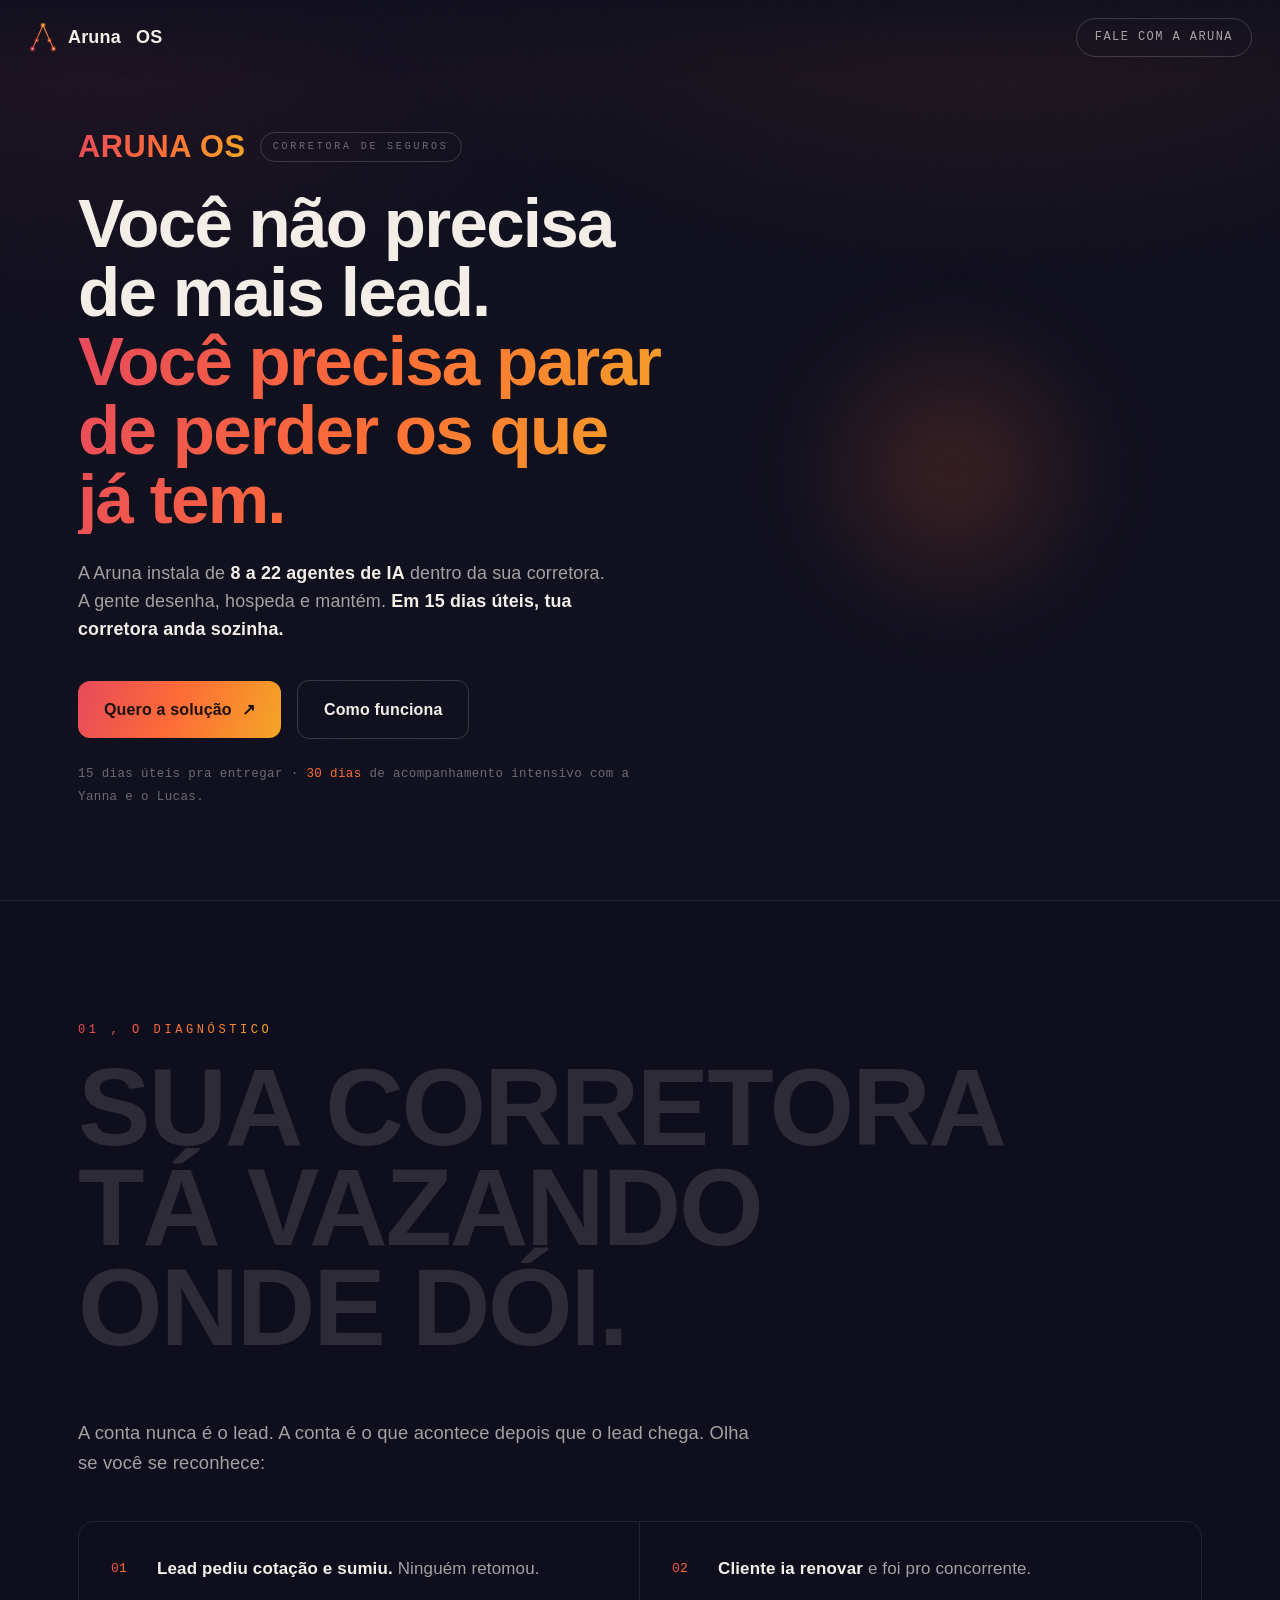
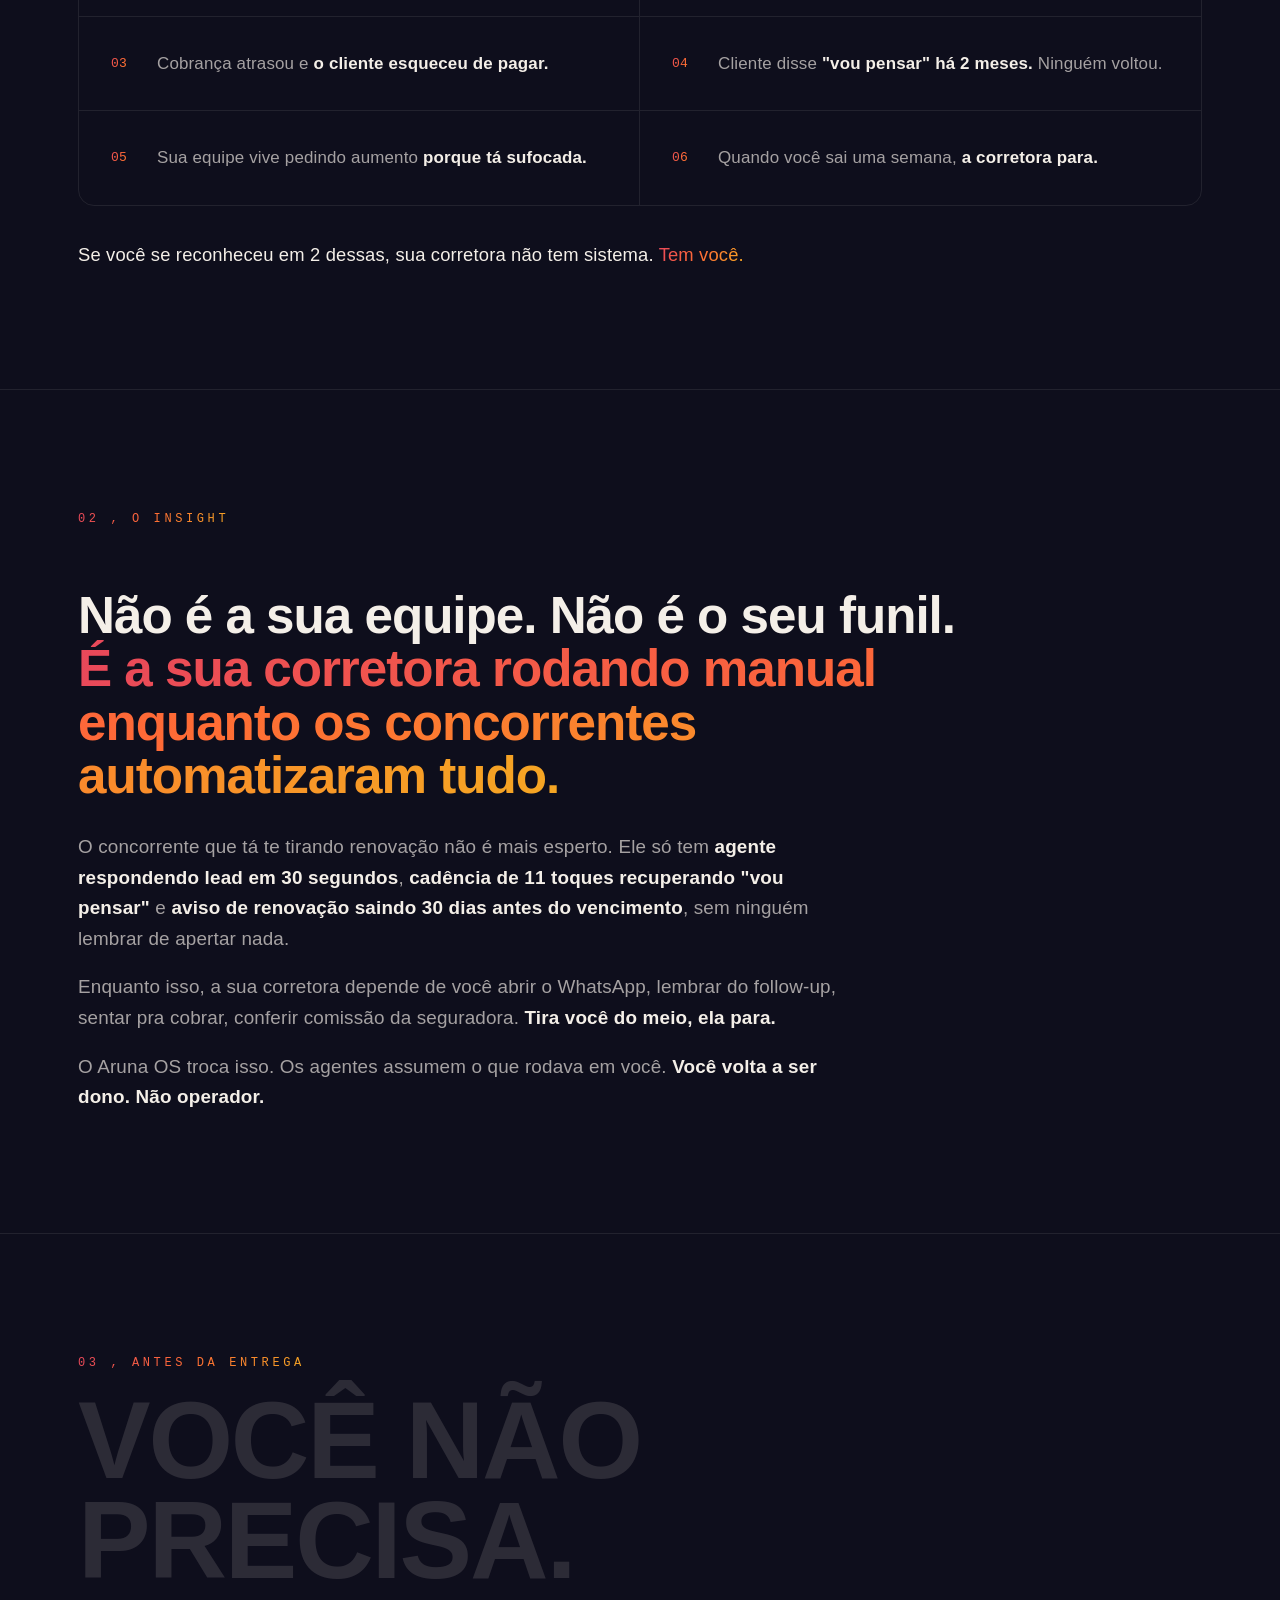
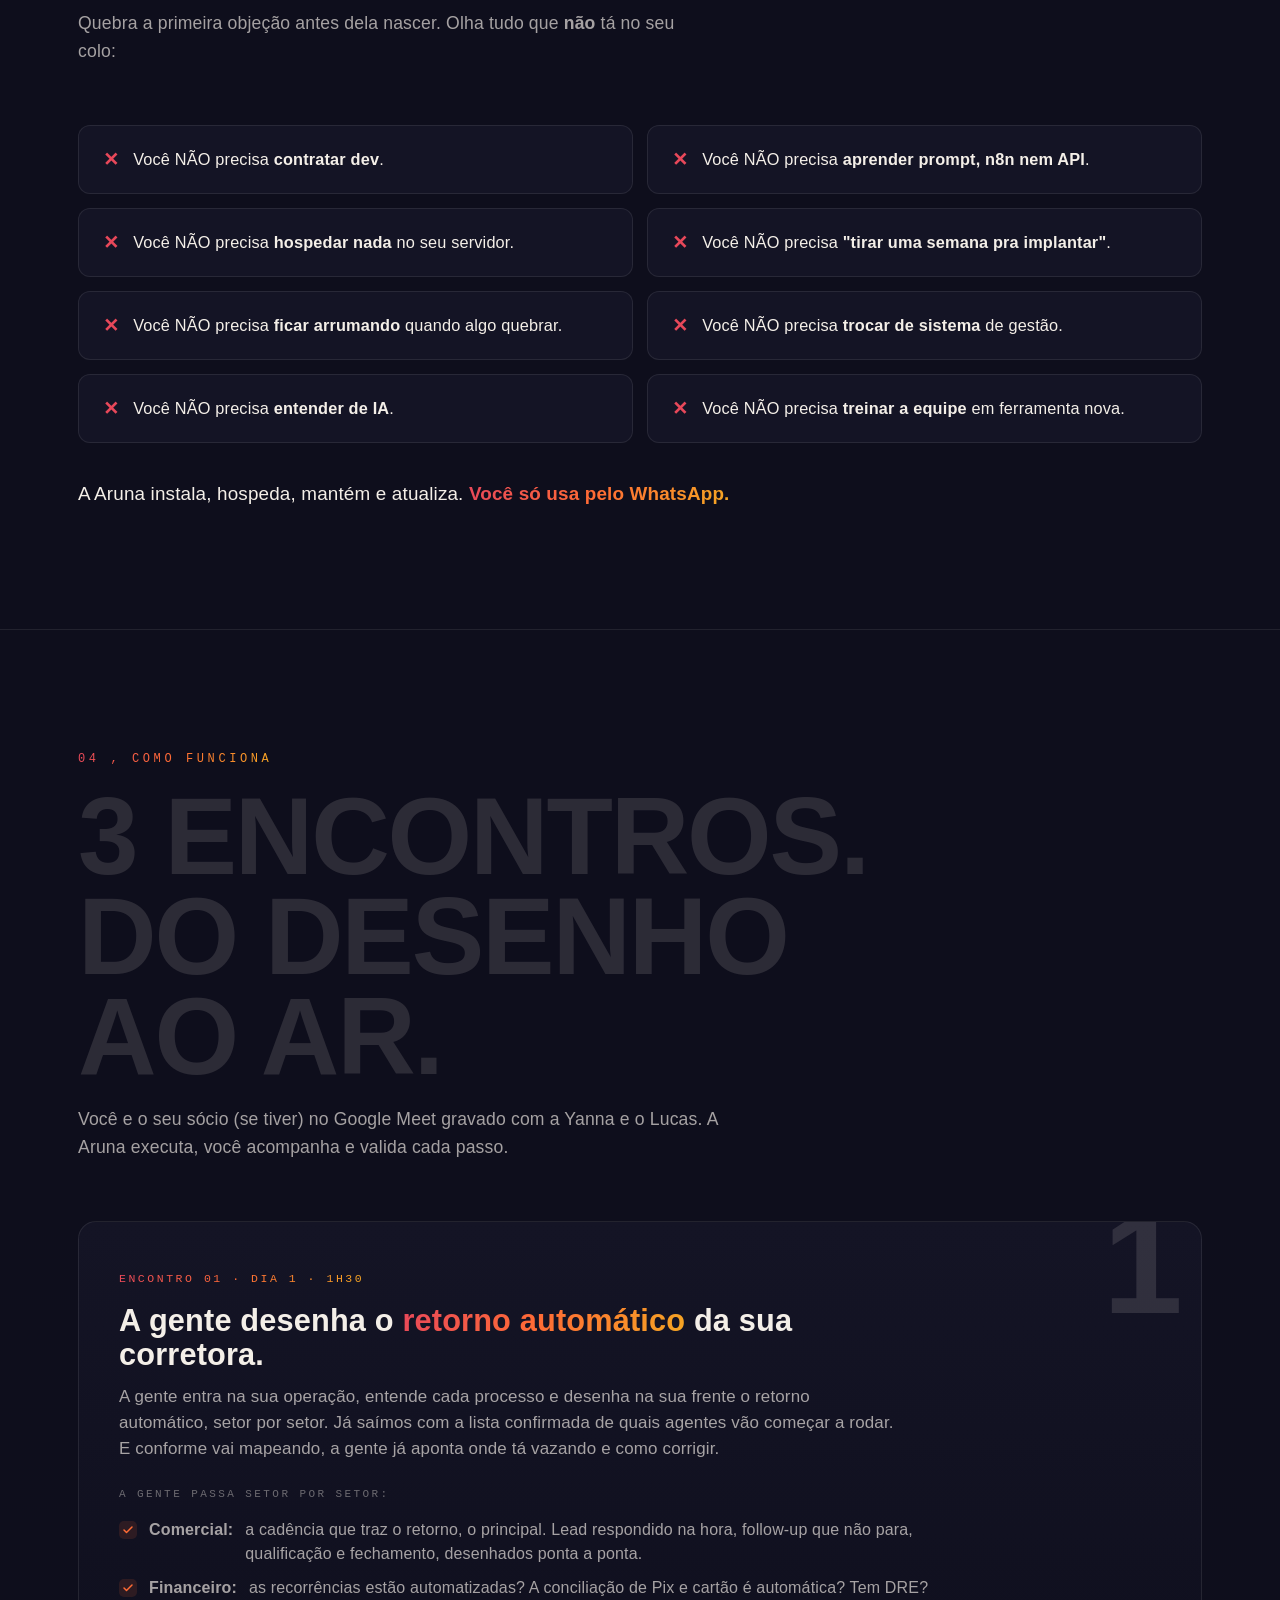
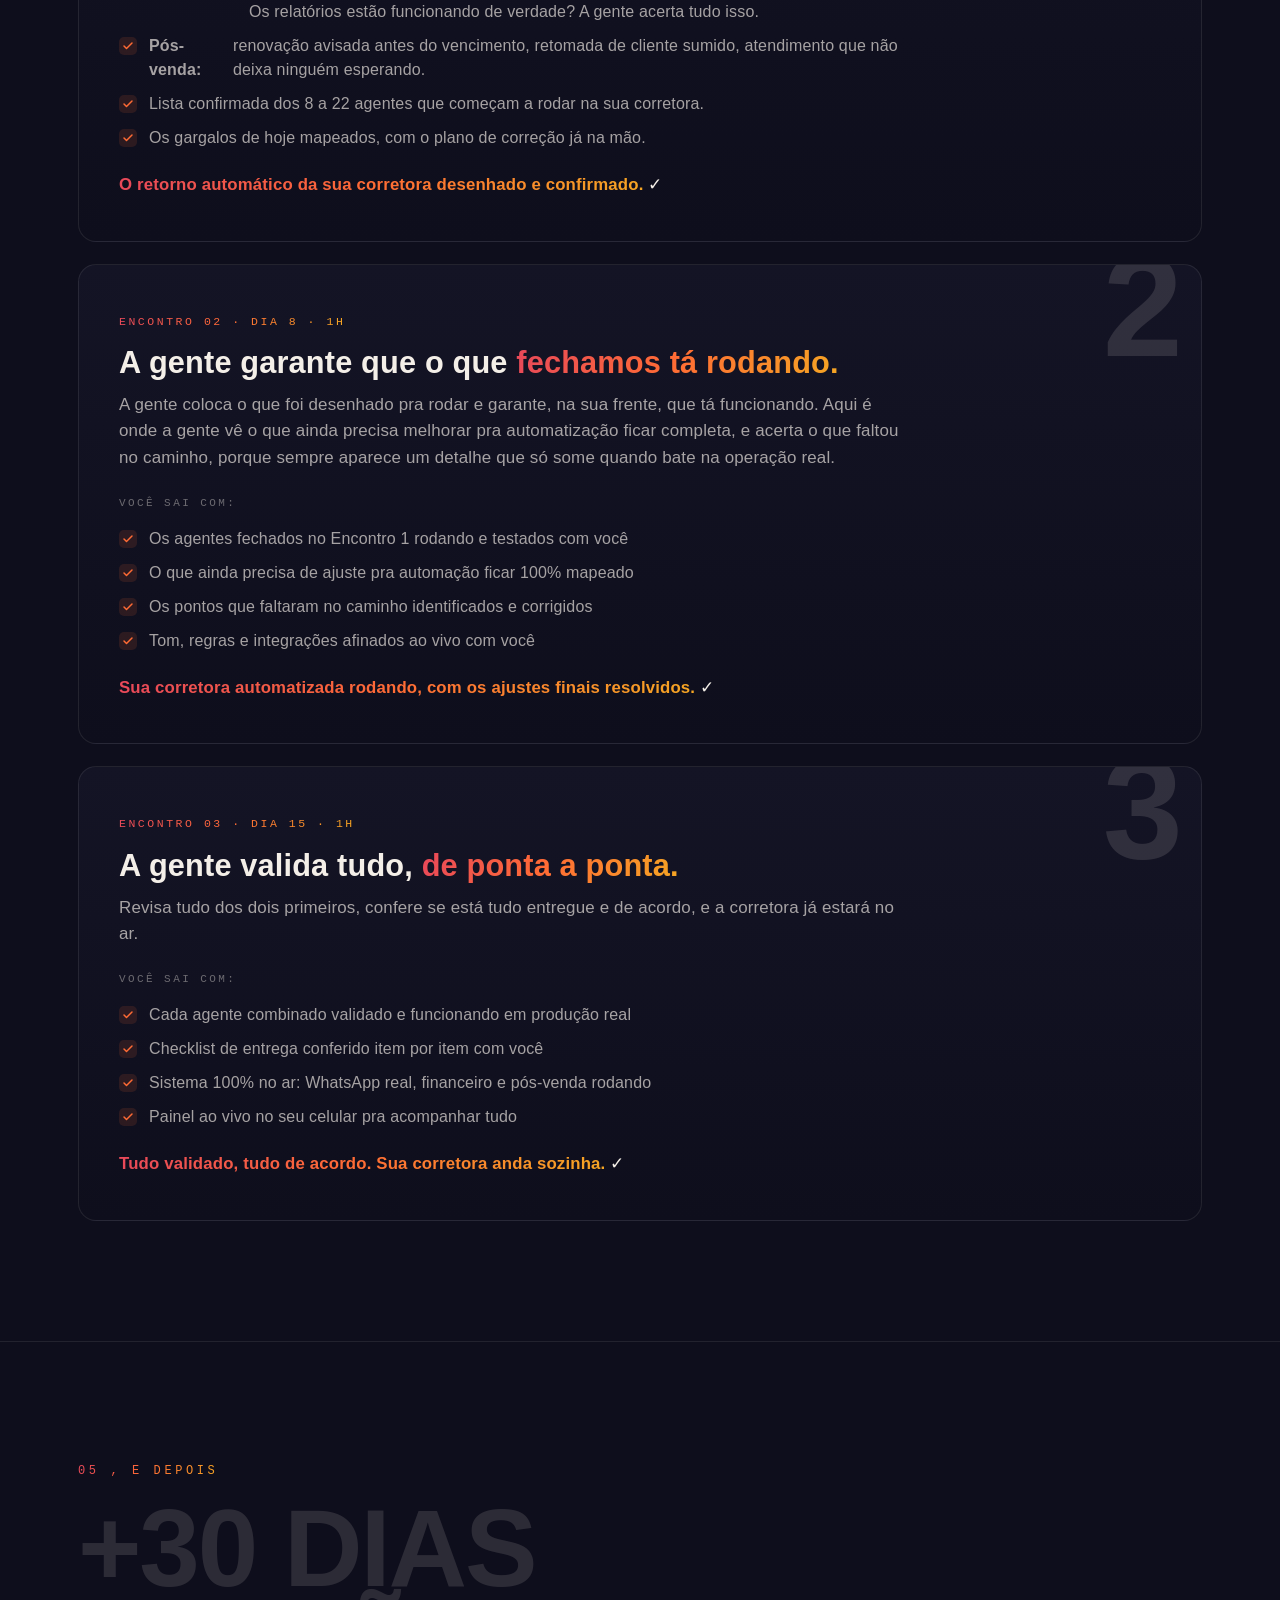
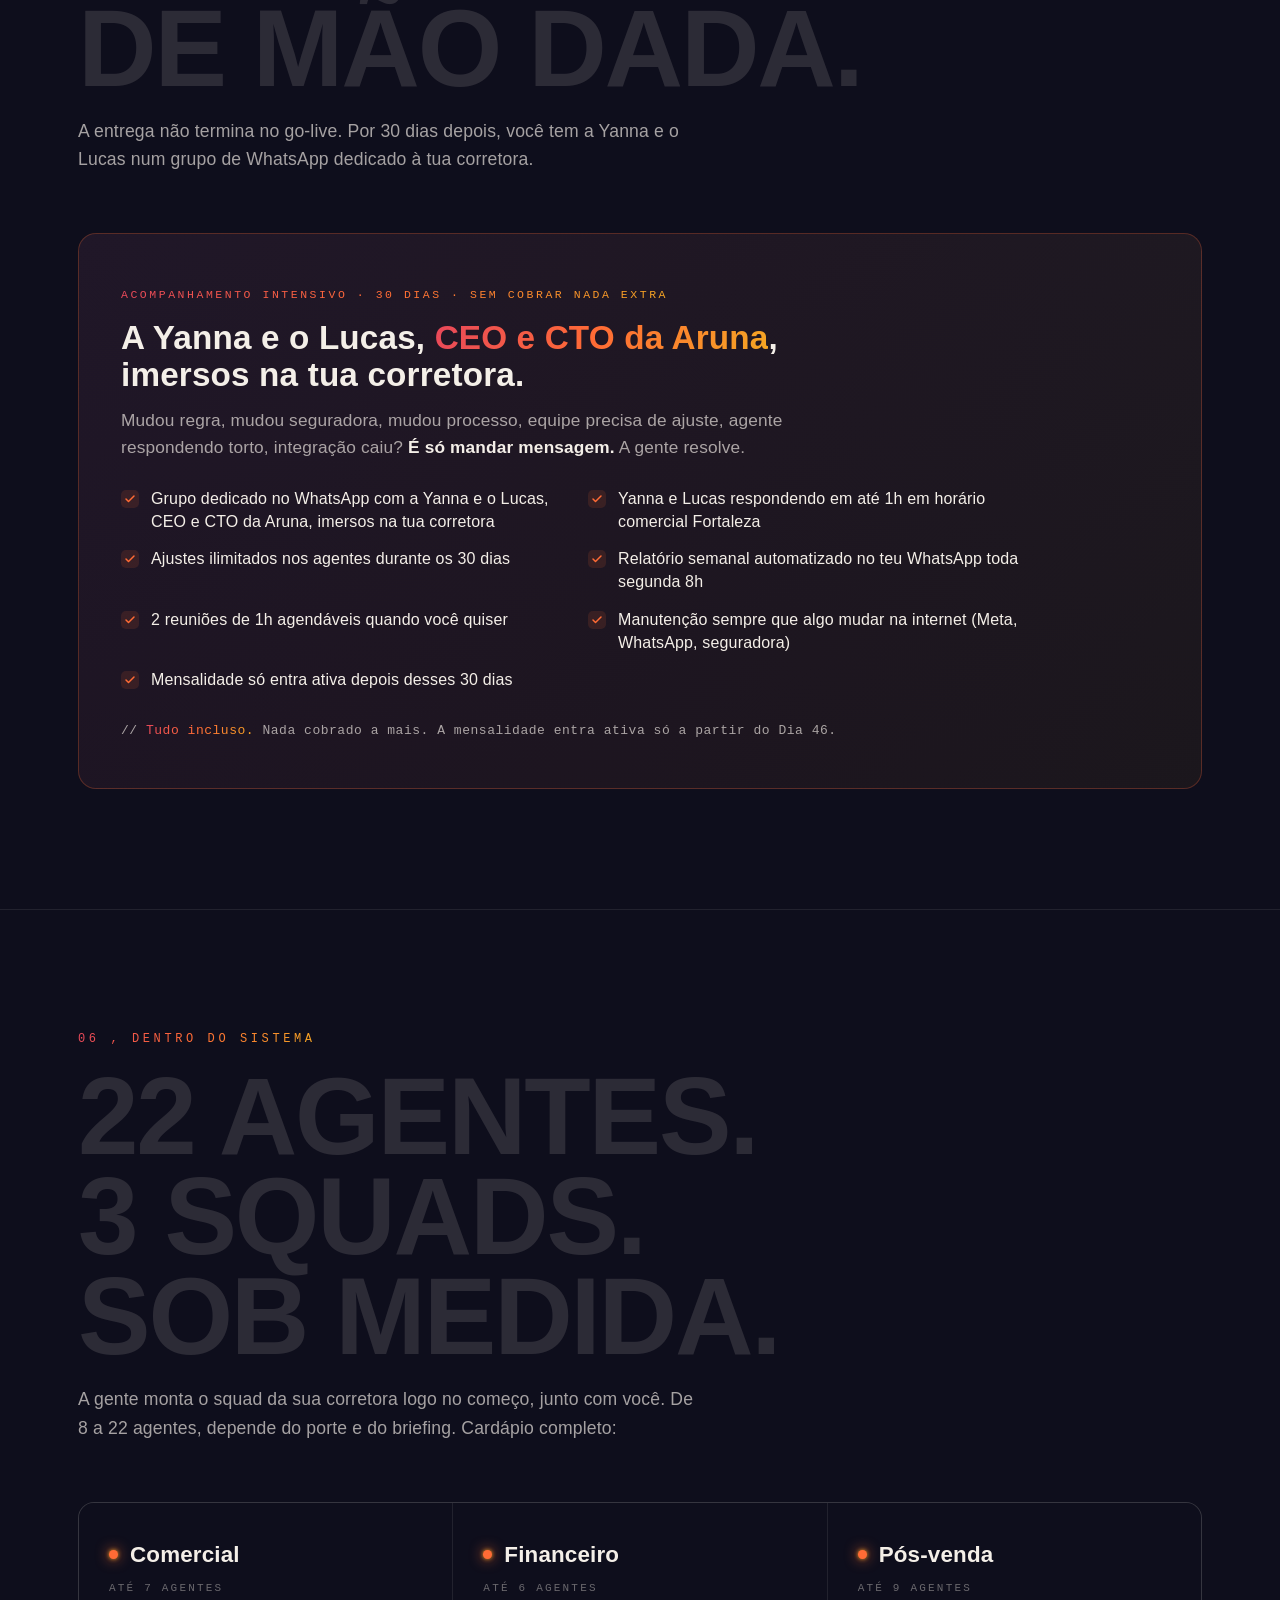
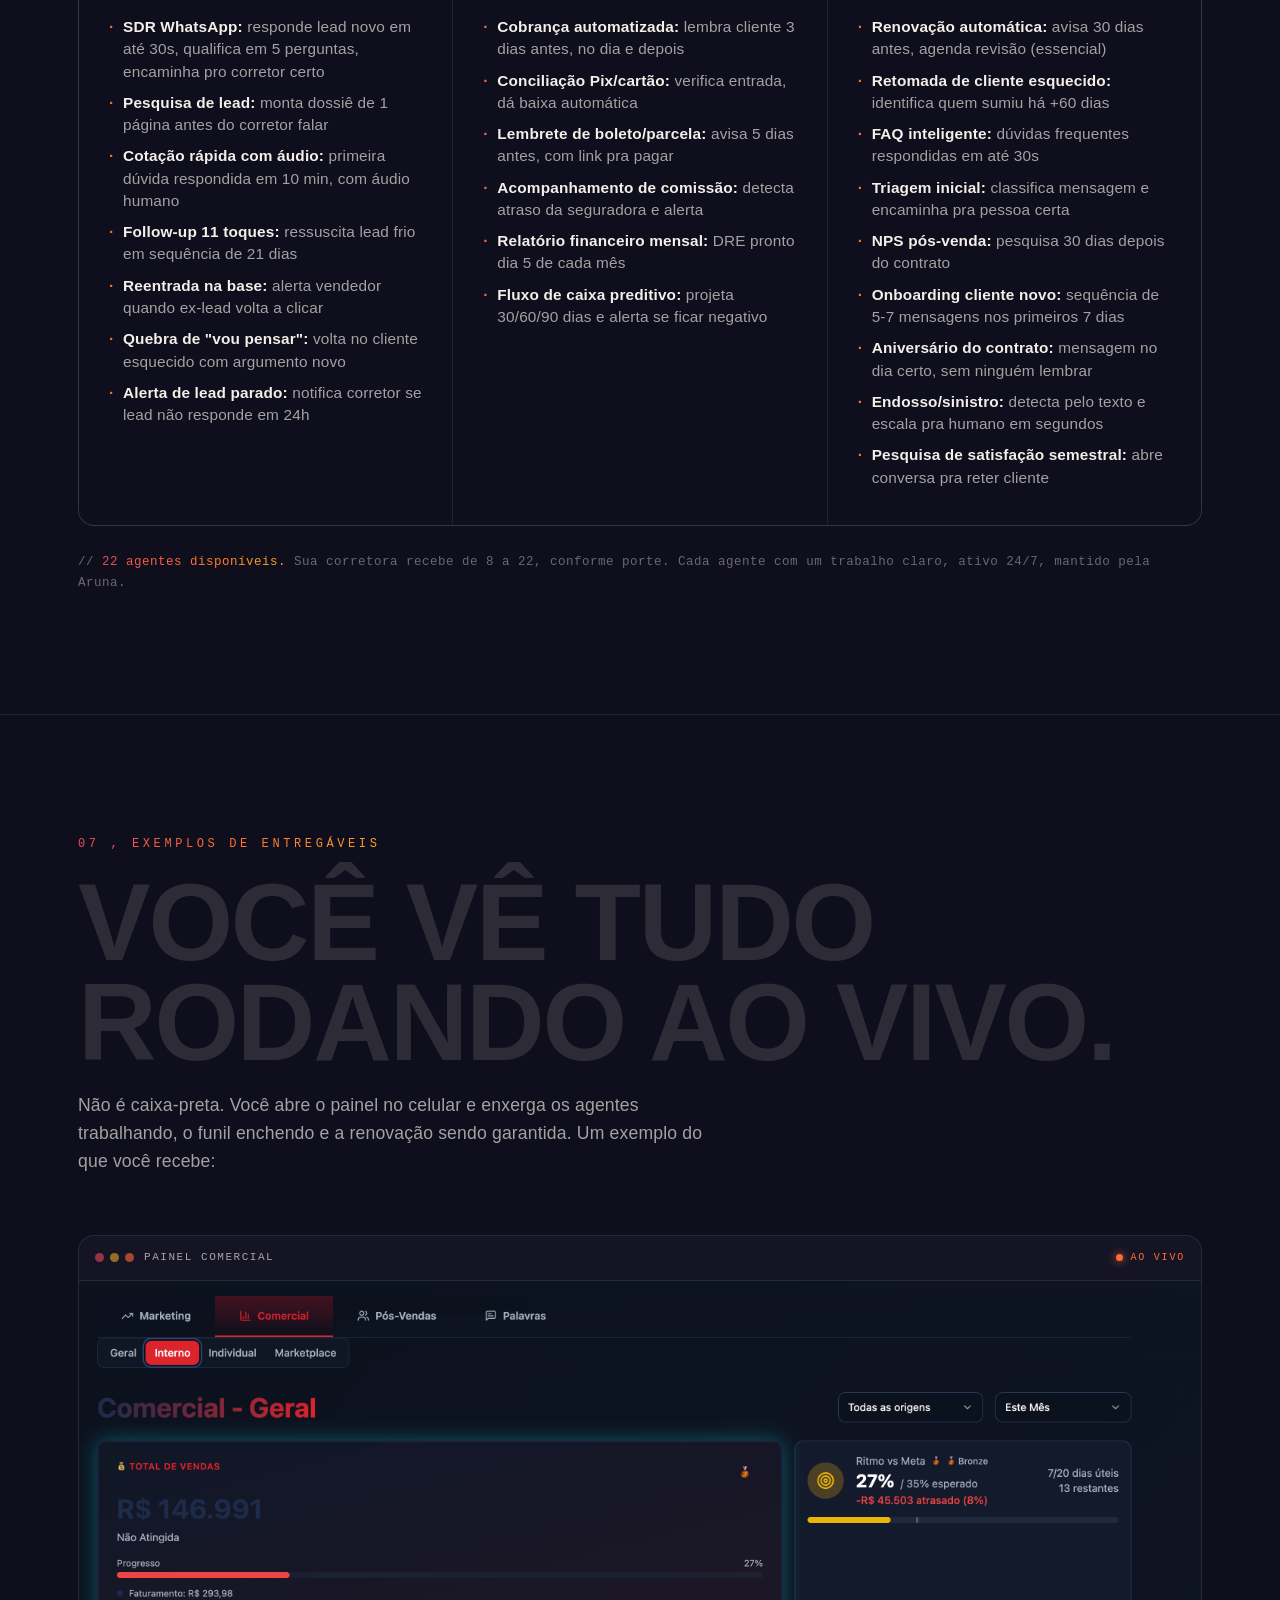
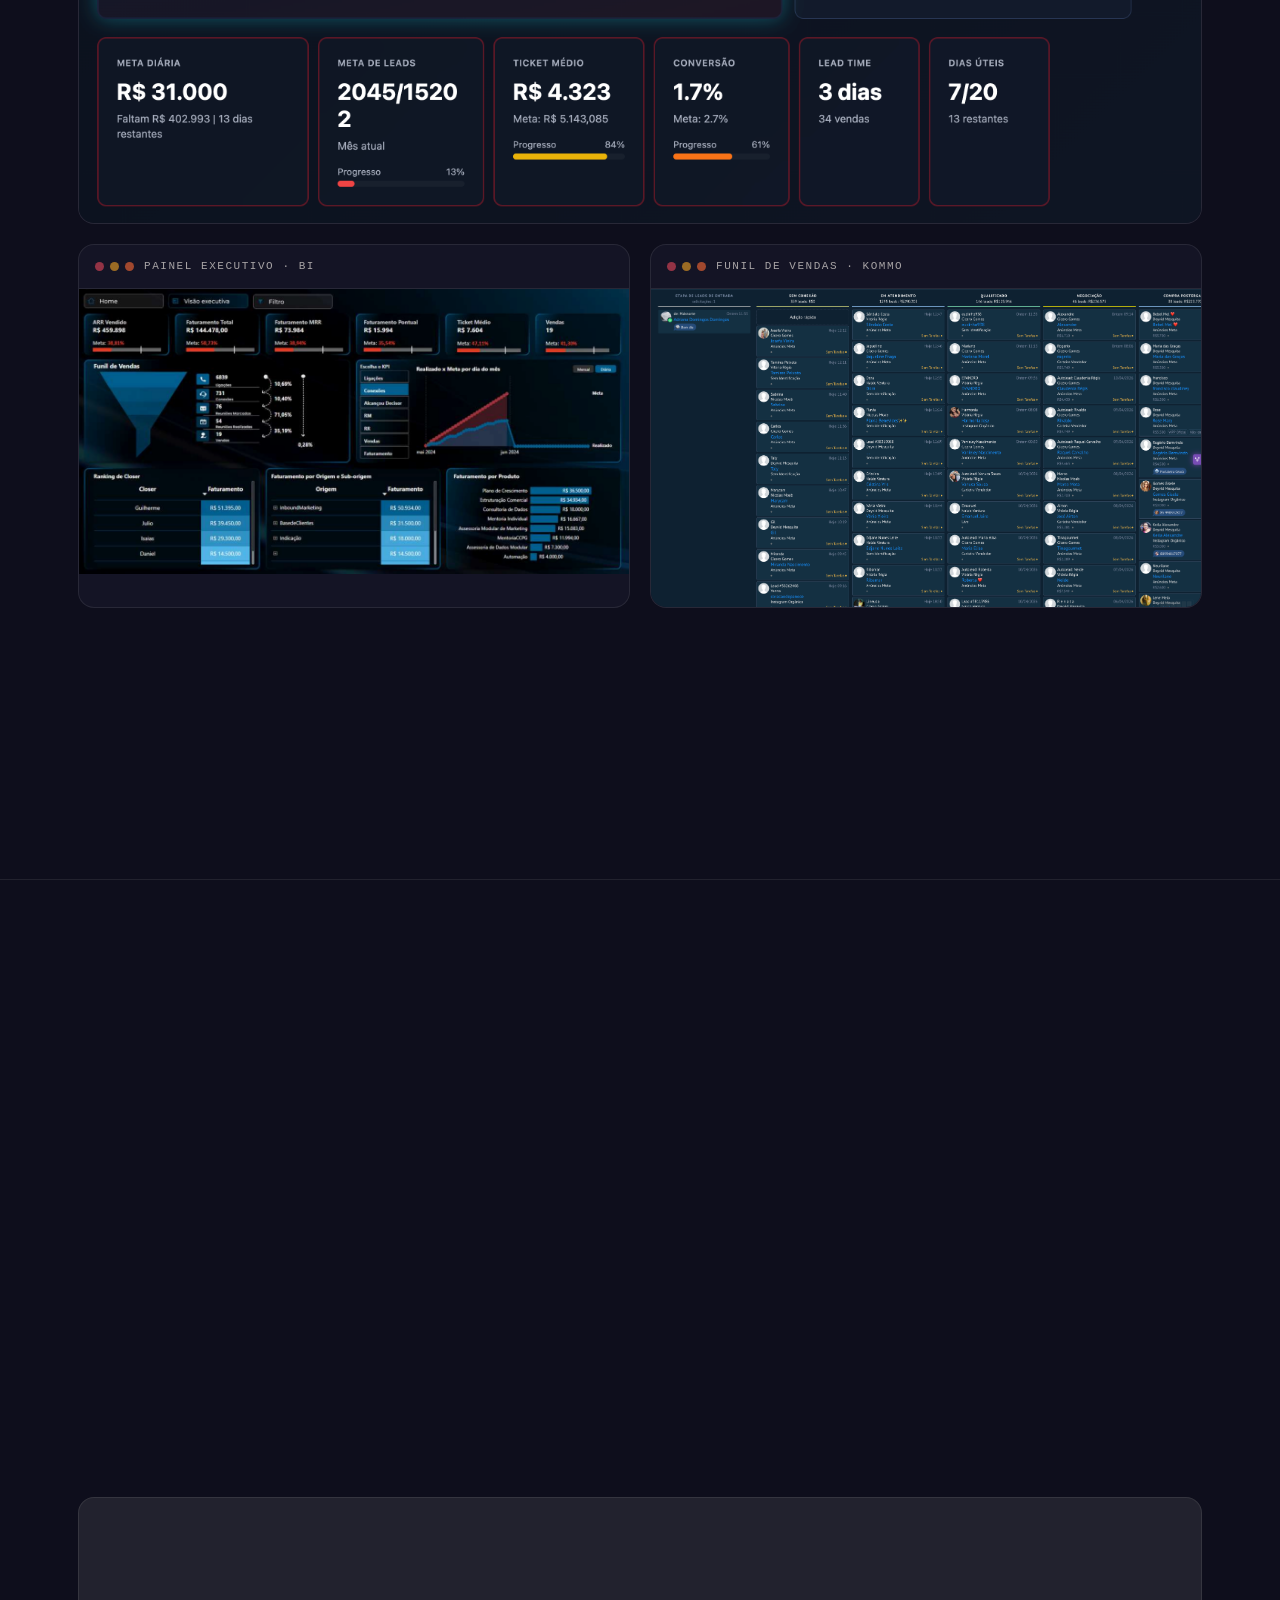
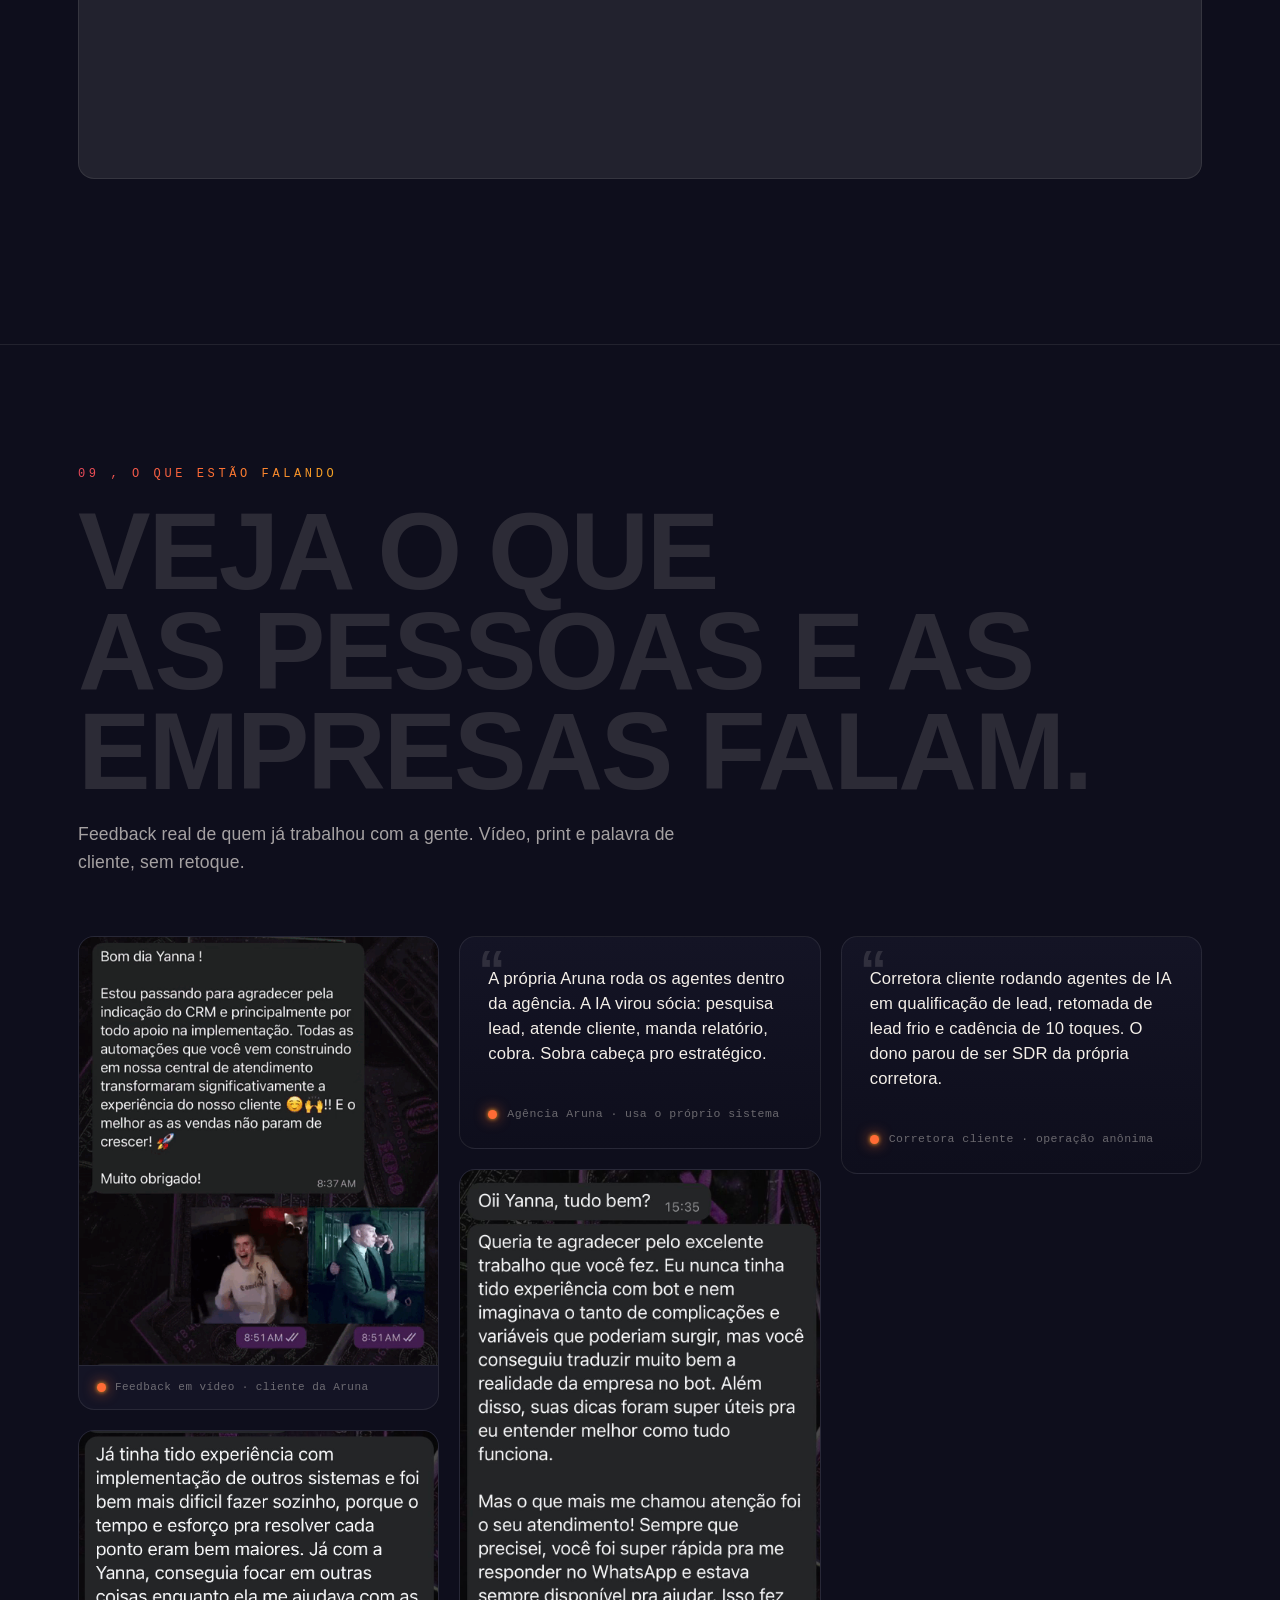
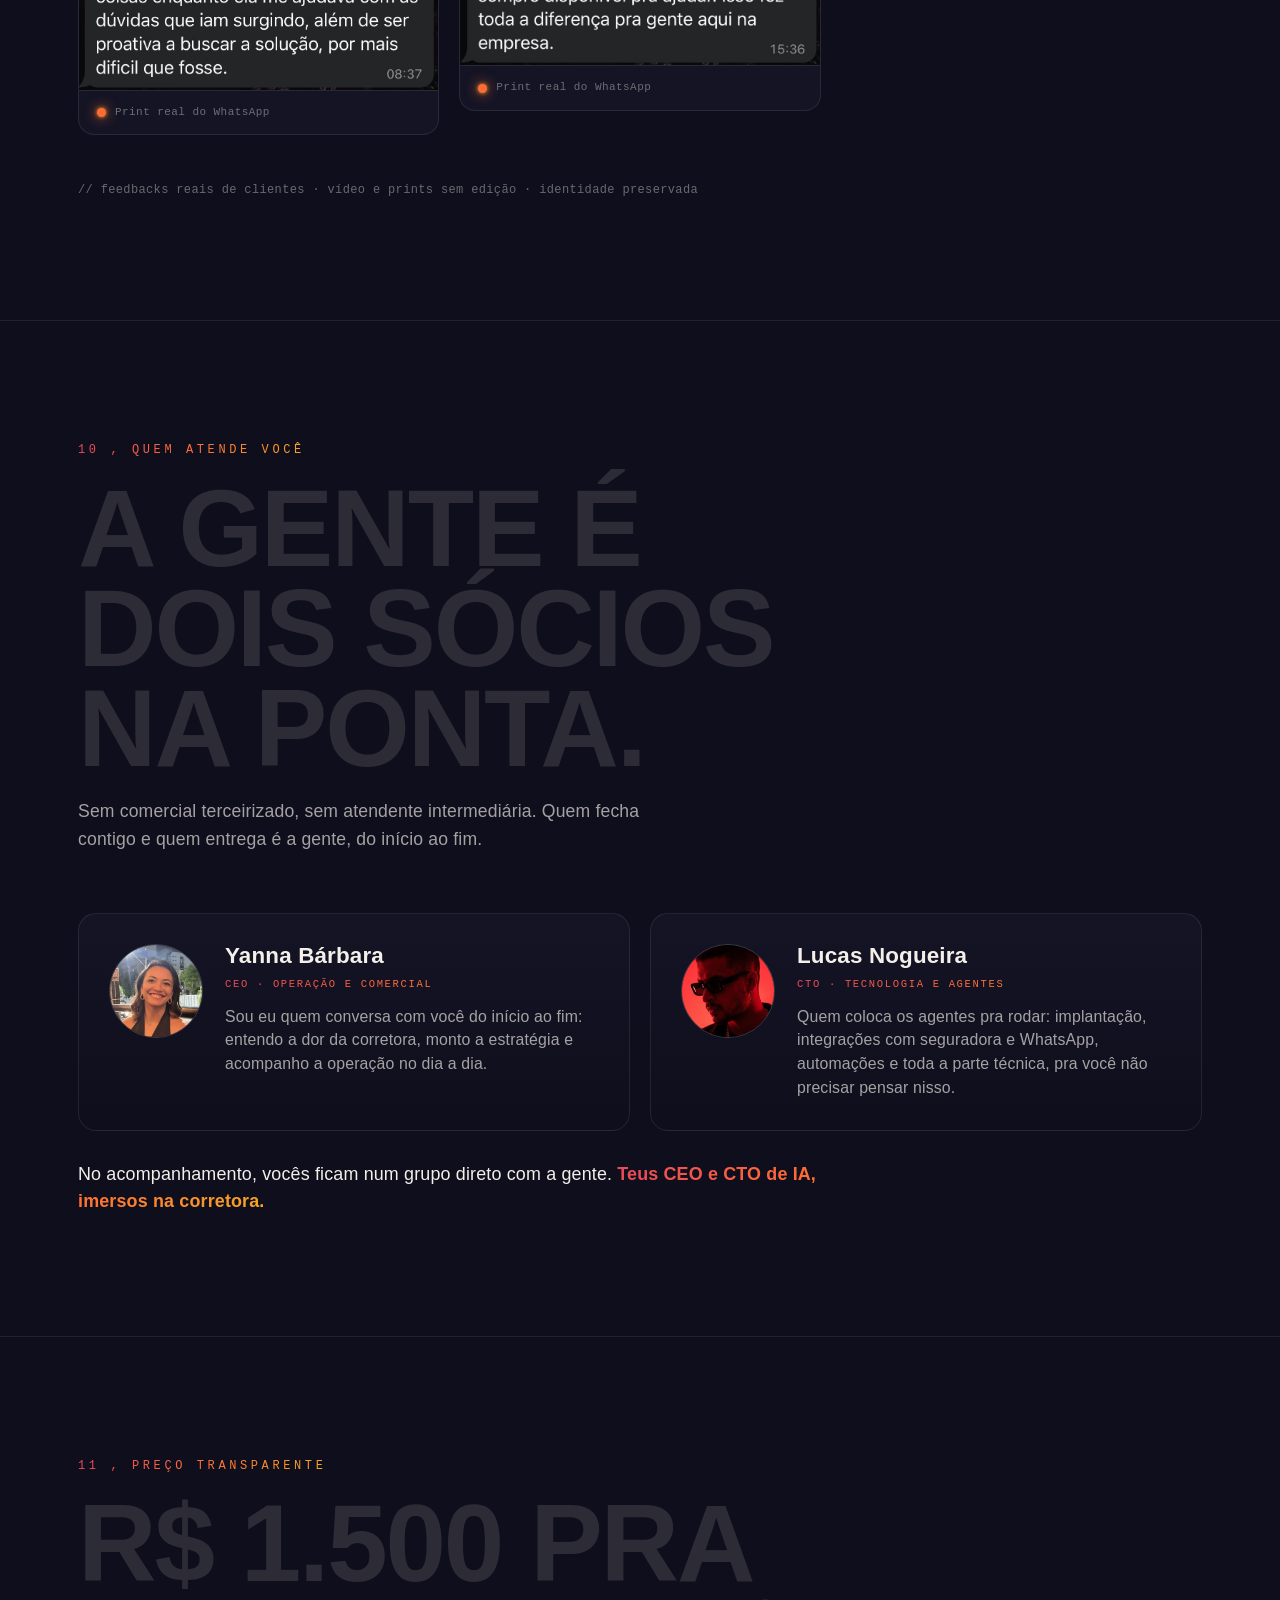
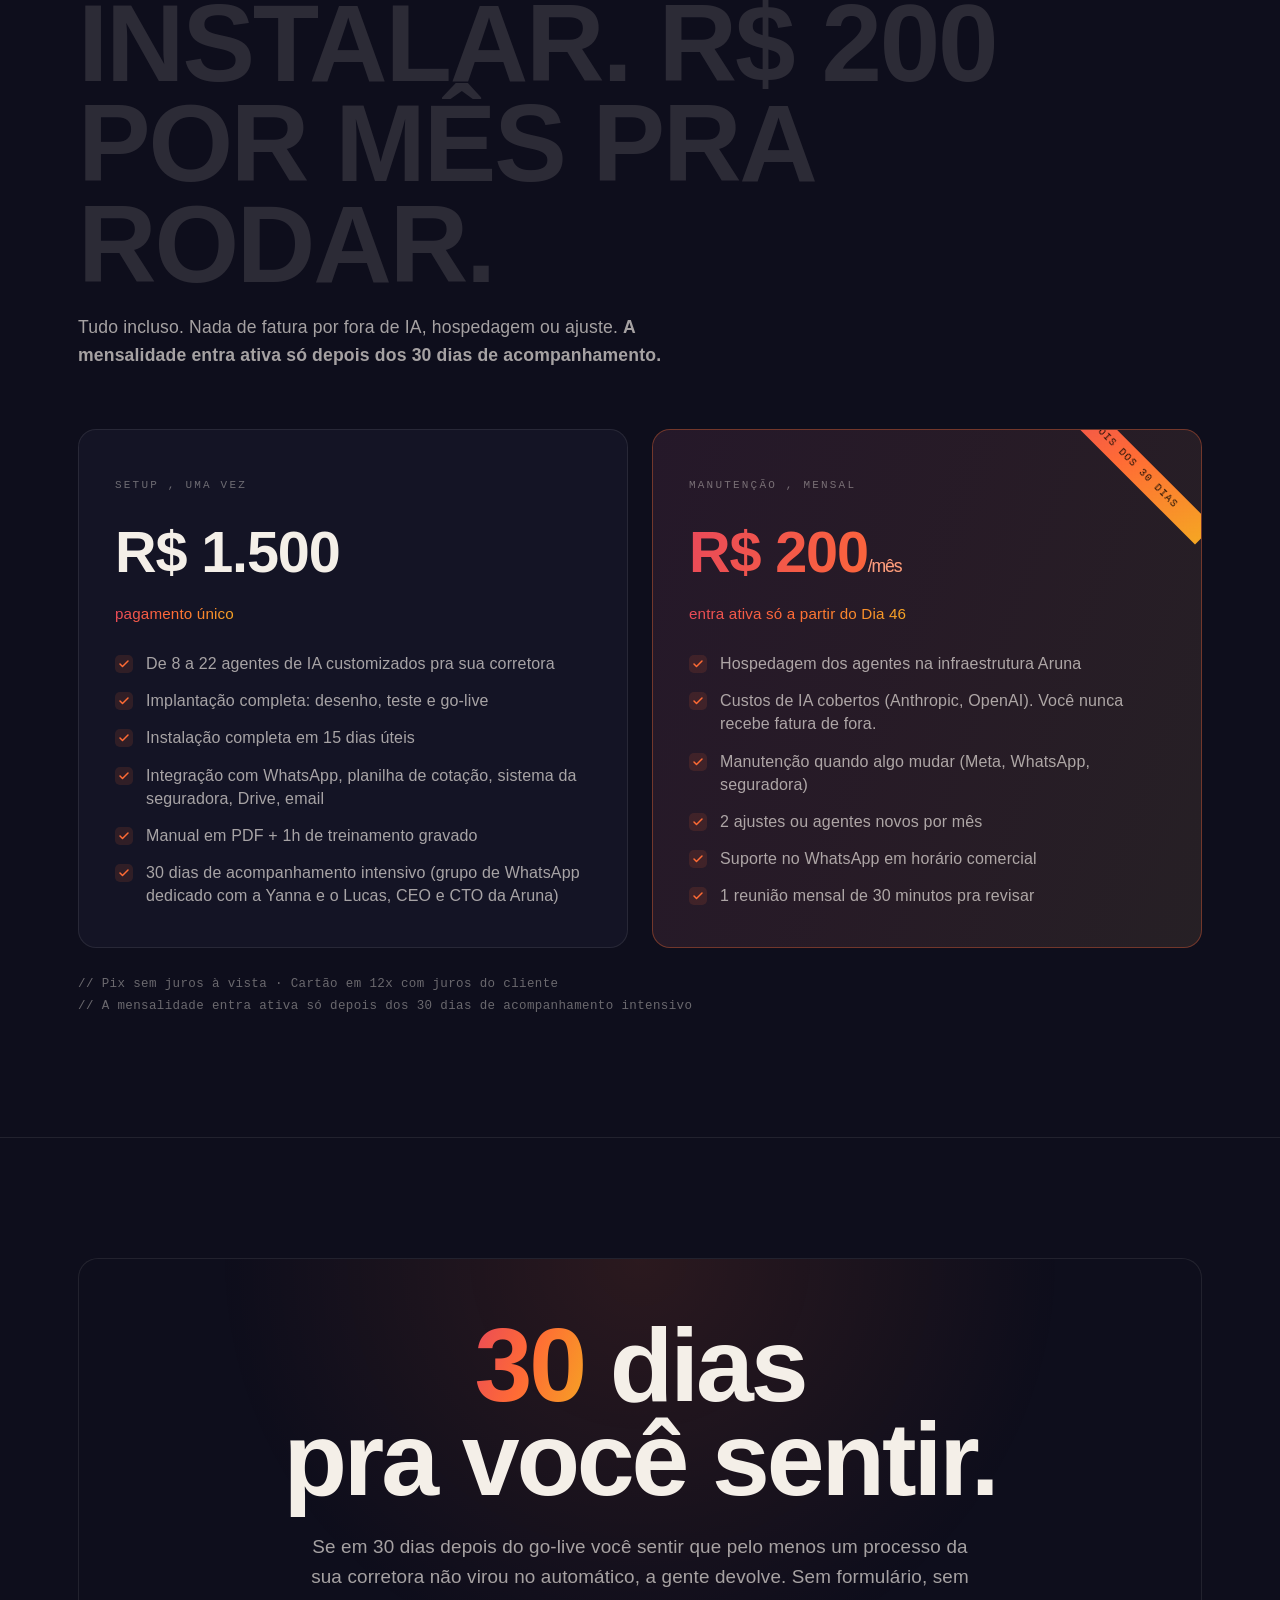
==== index.html @ dfd1f5d8 "Corrige logo: usa o SVG oficial da Aruna no nav e footer (home + /os) Co-Authored-By: Claude Opus 4." ====
<!DOCTYPE html>
<html lang="pt-BR">
<head>
<meta charset="UTF-8">
<meta name="viewport" content="width=device-width, initial-scale=1.0">
<title>Aruna OS , Sua corretora andando sozinha</title>
<meta name="description" content="A Aruna instala de 8 a 22 agentes de IA dentro da sua corretora. A gente desenha, hospeda e mantém. Em 15 dias úteis, tua corretora anda sozinha.">
<meta property="og:title" content="Aruna OS , Sua corretora andando sozinha">
<meta property="og:description" content="De 8 a 22 agentes de IA instalados, hospedados e mantidos pela Aruna. Você só comanda.">
<meta property="og:image" content="assets/hero-network.png">
<meta property="og:type" content="website">
<link rel="preconnect" href="https://api.fontshare.com" crossorigin>
<link href="https://api.fontshare.com/v2/css?f[]=cabinet-grotesk@800,700,500&f[]=general-sans@400,500,600&f[]=jetbrains-mono@400,500&display=swap" rel="stylesheet">
<script>document.documentElement.className='js';</script>
<style>
:root{
  /* paleta oficial Aruna */
  --void:#0E0E1C;
  --void-2:#141425;
  --void-3:#1b1b30;
  --panel:#15152a;
  --cream:#F4EFE8;
  --ink:#F4EFE8;
  --ink-mid:rgba(244,239,232,.66);
  --ink-dim:rgba(244,239,232,.40);
  --ghost:rgba(244,239,232,.13);
  --line:rgba(244,239,232,.09);
  --line-strong:rgba(244,239,232,.18);
  --coral:#E8485A;
  --orange:#FF6B35;
  --amber:#F5A623;
  --grad:linear-gradient(110deg,#E8485A 0%,#FF6B35 48%,#F5A623 100%);
  --grad-soft:linear-gradient(110deg,rgba(232,72,90,.16),rgba(255,107,53,.16) 50%,rgba(245,166,35,.16));
  --flame:#FF6B35;
  --glow:rgba(255,107,53,.20);
  --glow-soft:rgba(255,107,53,.12);
  --maxw:1180px;
  --display:'Cabinet Grotesk',sans-serif;
  --body:'General Sans',sans-serif;
  --mono:'JetBrains Mono',ui-monospace,monospace;
}
*{margin:0;padding:0;box-sizing:border-box}
html{scroll-behavior:smooth;-webkit-text-size-adjust:100%}
body{
  background:var(--void);color:var(--ink);
  font-family:var(--body);font-weight:400;line-height:1.6;letter-spacing:.01em;
  overflow-x:hidden;-webkit-font-smoothing:antialiased;
}
::selection{background:var(--orange);color:#160a04}
a{color:inherit;text-decoration:none}
img{display:block;max-width:100%}

body::before{
  content:"";position:fixed;inset:0;z-index:-1;pointer-events:none;
  background:
    radial-gradient(1100px 600px at 78% -8%,rgba(255,107,53,.10),transparent 60%),
    radial-gradient(900px 500px at 8% 4%,rgba(232,72,90,.07),transparent 60%);
}
body::after{
  content:"";position:fixed;inset:0;z-index:9999;pointer-events:none;opacity:.04;
  background-image:url("data:image/svg+xml,%3Csvg xmlns='http://www.w3.org/2000/svg' width='160' height='160'%3E%3Cfilter id='n'%3E%3CfeTurbulence type='fractalNoise' baseFrequency='.85' numOctaves='3'/%3E%3C/filter%3E%3Crect width='100%25' height='100%25' filter='url(%23n)'/%3E%3C/svg%3E");
}

.wrap{max-width:var(--maxw);margin:0 auto;padding:0 28px}
section{position:relative}

.eyebrow{font-family:var(--mono);font-size:11px;font-weight:500;letter-spacing:.34em;text-transform:uppercase;color:var(--ink-dim)}
.grad-text{background:var(--grad);-webkit-background-clip:text;background-clip:text;color:transparent}

.ghost-title{font-family:var(--display);font-weight:800;font-size:clamp(2.6rem,8.5vw,7rem);line-height:.92;letter-spacing:-.02em;color:var(--ghost);text-transform:uppercase}

.node{width:9px;height:9px;border-radius:50%;background:var(--orange);box-shadow:0 0 14px var(--orange),0 0 4px var(--amber)}

/* ============ NAV ============ */
nav{position:fixed;top:0;left:0;right:0;z-index:100;display:flex;align-items:center;justify-content:space-between;
  padding:18px 28px;background:linear-gradient(180deg,rgba(14,14,28,.92),rgba(14,14,28,0));backdrop-filter:blur(3px)}
.brand{font-family:var(--display);font-weight:700;font-size:18px;letter-spacing:.01em;display:flex;align-items:center;gap:10px}
.brand .mark{position:relative;width:14px;height:14px}
.brand .mark span{position:absolute;width:6px;height:6px;border-radius:50%;background:var(--orange);box-shadow:0 0 10px var(--orange)}
.brand .mark span:nth-child(1){left:4px;top:-1px;background:var(--amber);box-shadow:0 0 10px var(--amber)}
.brand .mark span:nth-child(2){left:-1px;bottom:0;background:var(--coral);box-shadow:0 0 10px var(--coral)}
.brand .mark span:nth-child(3){right:-1px;bottom:0}
.brand b{font-weight:800}
.brand .logo{width:30px;height:30px;flex:0 0 auto;display:block}
.brand .niche{font-family:var(--mono);font-size:10px;font-weight:500;letter-spacing:.22em;text-transform:uppercase;color:var(--ink-dim);border-left:1px solid var(--line-strong);padding-left:10px;margin-left:6px}
.nav-cta{font-family:var(--mono);font-size:12px;letter-spacing:.12em;text-transform:uppercase;border:1px solid var(--line-strong);border-radius:999px;padding:9px 18px;color:var(--ink-mid);transition:.3s}
.nav-cta:hover{border-color:var(--orange);color:var(--orange);box-shadow:0 0 24px var(--glow-soft)}

/* ============ HERO ============ */
.hero{min-height:100vh;display:flex;align-items:center;padding:120px 0 80px;overflow:hidden}
.hero-grid{display:grid;grid-template-columns:1.08fr .92fr;gap:36px;align-items:center;width:100%}
.lockup{display:inline-flex;align-items:center;gap:14px;margin-bottom:26px;flex-wrap:wrap}
.lockup .badge{font-family:var(--display);font-weight:800;font-size:clamp(1.4rem,2.4vw,2rem);letter-spacing:.02em;line-height:1;
  background:var(--grad);-webkit-background-clip:text;background-clip:text;color:transparent}
.lockup .pill{font-family:var(--mono);font-size:10px;letter-spacing:.28em;text-transform:uppercase;color:var(--ink-dim);
  border:1px solid var(--line-strong);border-radius:999px;padding:6px 12px}
.hero h1{font-family:var(--display);font-weight:800;font-size:clamp(2.5rem,5.4vw,4.6rem);line-height:1;letter-spacing:-.025em;color:var(--ink)}
.hero h1 .em{background:var(--grad);-webkit-background-clip:text;background-clip:text;color:transparent;display:inline-block}
.hero .sub{margin-top:26px;max-width:540px;font-size:clamp(1.05rem,1.4vw,1.22rem);color:var(--ink-mid);line-height:1.55}
.hero .sub b{color:var(--ink);font-weight:600}
.hero-actions{margin-top:36px;display:flex;align-items:center;gap:16px;flex-wrap:wrap}
.btn{font-family:var(--body);font-weight:600;font-size:16px;letter-spacing:.01em;background:var(--grad);color:#1a0d05;
  padding:16px 26px;border-radius:12px;border:0;cursor:pointer;display:inline-flex;align-items:center;gap:10px;transition:.3s;position:relative}
.btn:hover{transform:translateY(-2px);box-shadow:0 16px 50px var(--glow),0 0 40px var(--glow-soft)}
.btn .arrow{transition:.3s}
.btn:hover .arrow{transform:translate(4px,-4px)}
.btn.ghost{background:transparent;color:var(--ink);border:1px solid var(--line-strong);box-shadow:none}
.btn.ghost:hover{border-color:var(--orange);color:var(--orange)}
.hero-fine{margin-top:24px;font-family:var(--mono);font-size:12.5px;color:var(--ink-dim);letter-spacing:.03em;line-height:1.8}
.hero-fine b{color:var(--orange);font-weight:500}

.hero-visual{position:relative;display:flex;justify-content:center;align-items:center;aspect-ratio:1;width:100%;max-width:560px;margin:0 auto}
.hero-visual .glow{position:absolute;width:74%;aspect-ratio:1;border-radius:50%;background:radial-gradient(circle,var(--glow),transparent 62%);filter:blur(38px);animation:pulse 7s ease-in-out infinite}
.hero-visual canvas{width:100%;height:100%;position:relative;z-index:2;display:block}
@keyframes pulse{0%,100%{opacity:.45;transform:scale(1)}50%{opacity:.8;transform:scale(1.05)}}

/* ============ section frame ============ */
.sec{padding:120px 0;border-top:1px solid var(--line)}
.sec-head{display:flex;flex-direction:column;gap:18px;margin-bottom:60px}
.sec-num{font-family:var(--mono);font-size:12px;letter-spacing:.3em;text-transform:uppercase;background:var(--grad);-webkit-background-clip:text;background-clip:text;color:transparent;width:fit-content}

/* ============ DOR ============ */
.statement-lead{max-width:680px;font-size:1.15rem;color:var(--ink-mid);margin-bottom:44px;line-height:1.6}
.pain-grid{display:grid;grid-template-columns:repeat(2,1fr);border:1px solid var(--line);border-radius:16px;overflow:hidden}
.pain{padding:34px 32px;border-right:1px solid var(--line);border-bottom:1px solid var(--line);display:flex;gap:20px;align-items:flex-start;transition:.35s}
.pain:nth-child(2n){border-right:0}
.pain:nth-last-child(-n+2){border-bottom:0}
.pain:hover{background:var(--void-2)}
.pain .idx{font-family:var(--mono);font-size:13px;background:var(--grad);-webkit-background-clip:text;background-clip:text;color:transparent;flex:0 0 auto;padding-top:3px;width:26px}
.pain p{font-size:1.06rem;color:var(--ink-mid);line-height:1.5}
.pain p b{color:var(--ink);font-weight:600}
.pain-foot{margin-top:34px;font-size:1.15rem;color:var(--ink);font-weight:500;max-width:720px}
.pain-foot .hl{background:var(--grad);-webkit-background-clip:text;background-clip:text;color:transparent}

/* ============ STATEMENTS ============ */
.statement{max-width:900px}
.statement h2{font-family:var(--display);font-weight:700;font-size:clamp(2rem,4vw,3.3rem);line-height:1.04;letter-spacing:-.02em;color:var(--ink)}
.statement h2 .em{background:var(--grad);-webkit-background-clip:text;background-clip:text;color:transparent}
.statement .body{margin-top:30px;display:flex;flex-direction:column;gap:18px;font-size:1.18rem;color:var(--ink-mid);max-width:760px;line-height:1.62}
.statement .body strong{color:var(--ink);font-weight:600}

/* ============ VOCÊ NÃO PRECISA ============ */
.nope-grid{display:grid;grid-template-columns:repeat(2,1fr);gap:14px;margin-top:6px}
.nope{display:flex;gap:14px;align-items:flex-start;padding:22px 24px;border:1px solid var(--line);border-radius:12px;background:var(--void-2);transition:.3s}
.nope:hover{border-color:var(--line-strong)}
.nope .x{font-family:var(--display);font-weight:800;color:var(--coral);font-size:1.2rem;line-height:1.2;flex:0 0 auto}
.nope p{font-size:1.02rem;color:var(--ink);line-height:1.4}
.nope p b{color:var(--ink);font-weight:600}
.nope-foot{margin-top:36px;font-size:1.18rem;color:var(--ink);line-height:1.55;max-width:780px}
.nope-foot .hl{background:var(--grad);-webkit-background-clip:text;background-clip:text;color:transparent;font-weight:600}

/* ============ ENCONTROS (3 cards grandes) ============ */
.encontros{display:flex;flex-direction:column;gap:22px}
.encontro{border:1px solid var(--line);border-radius:18px;padding:42px 40px;background:linear-gradient(180deg,var(--void-2),var(--void));position:relative;overflow:hidden;transition:.4s}
.encontro:hover{border-color:var(--line-strong)}
.encontro::before{content:attr(data-n);position:absolute;top:-30px;right:18px;font-family:var(--display);font-weight:800;font-size:9rem;color:var(--ghost);line-height:1;pointer-events:none}
.encontro .k{font-family:var(--mono);font-size:11.5px;letter-spacing:.22em;text-transform:uppercase;background:var(--grad);-webkit-background-clip:text;background-clip:text;color:transparent}
.encontro h3{position:relative;z-index:2;font-family:var(--display);font-weight:700;font-size:clamp(1.5rem,2.4vw,2rem);margin:14px 0 12px;color:var(--ink);line-height:1.1;max-width:740px}
.encontro h3 .em{background:var(--grad);-webkit-background-clip:text;background-clip:text;color:transparent}
.encontro .lede{position:relative;z-index:2;font-size:1.06rem;color:var(--ink-mid);line-height:1.55;max-width:780px;margin-bottom:24px}
.encontro .lede b{color:var(--ink);font-weight:600}
.entreg-label{position:relative;z-index:2;font-family:var(--mono);font-size:11px;letter-spacing:.22em;text-transform:uppercase;color:var(--ink-dim);margin-bottom:14px}
.entreg{position:relative;z-index:2;list-style:none;display:flex;flex-direction:column;gap:10px;max-width:820px}
.entreg li{display:flex;gap:12px;font-size:1rem;color:var(--ink-mid);line-height:1.5;align-items:flex-start}
.entreg li::before{content:"";flex:0 0 auto;width:18px;height:18px;margin-top:3px;border-radius:5px;background:var(--glow-soft);
  background-image:url("data:image/svg+xml,%3Csvg xmlns='http://www.w3.org/2000/svg' width='12' height='12' viewBox='0 0 24 24' fill='none' stroke='%23FF6B35' stroke-width='3' stroke-linecap='round' stroke-linejoin='round'%3E%3Cpolyline points='20 6 9 17 4 12'/%3E%3C/svg%3E");background-repeat:no-repeat;background-position:center}
.encontro .seal{position:relative;z-index:2;margin-top:22px;font-size:1.05rem;color:var(--ink);font-weight:500}
.encontro .seal .hl{background:var(--grad);-webkit-background-clip:text;background-clip:text;color:transparent;font-weight:600}

/* ============ 60 DIAS ============ */
.sixty{border:1px solid rgba(255,107,53,.3);border-radius:18px;padding:46px 42px;background:linear-gradient(155deg,var(--void-2),var(--void));position:relative;overflow:hidden}
.sixty::before{content:"";position:absolute;inset:0;background:var(--grad-soft);opacity:.35;pointer-events:none}
.sixty>*{position:relative;z-index:2}
.sixty .k{font-family:var(--mono);font-size:11.5px;letter-spacing:.22em;text-transform:uppercase;background:var(--grad);-webkit-background-clip:text;background-clip:text;color:transparent}
.sixty h3{font-family:var(--display);font-weight:700;font-size:clamp(1.6rem,2.6vw,2.1rem);margin:14px 0 14px;color:var(--ink);line-height:1.1;max-width:760px}
.sixty .lede{font-size:1.08rem;color:var(--ink-mid);line-height:1.55;max-width:760px;margin-bottom:26px}
.sixty .lede b{color:var(--ink);font-weight:600}
.sixty-list{list-style:none;display:grid;grid-template-columns:1fr 1fr;gap:14px;max-width:920px}
.sixty-list li{display:flex;gap:12px;font-size:1rem;color:var(--ink);line-height:1.45;align-items:flex-start}
.sixty-list li::before{content:"";flex:0 0 auto;width:18px;height:18px;margin-top:3px;border-radius:5px;background:var(--glow-soft);
  background-image:url("data:image/svg+xml,%3Csvg xmlns='http://www.w3.org/2000/svg' width='12' height='12' viewBox='0 0 24 24' fill='none' stroke='%23FF6B35' stroke-width='3' stroke-linecap='round' stroke-linejoin='round'%3E%3Cpolyline points='20 6 9 17 4 12'/%3E%3C/svg%3E");background-repeat:no-repeat;background-position:center}
.sixty-foot{margin-top:30px;font-family:var(--mono);font-size:13px;letter-spacing:.04em;color:var(--ink-mid)}
.sixty-foot .hl{background:var(--grad);-webkit-background-clip:text;background-clip:text;color:transparent;font-weight:500}

/* ============ SQUADS DE CORRETORA ============ */
.squads{display:grid;grid-template-columns:repeat(3,1fr);gap:1px;background:var(--line);border:1px solid var(--line);border-radius:16px;overflow:hidden}
.squad{background:var(--void);padding:34px 30px 36px;transition:.4s;display:flex;flex-direction:column}
.squad:hover{background:var(--void-2)}
.squad .top{display:flex;align-items:center;gap:12px;margin-bottom:8px}
.squad h3{font-family:var(--display);font-weight:700;font-size:1.4rem;color:var(--ink)}
.squad .count{font-family:var(--mono);font-size:11px;letter-spacing:.2em;text-transform:uppercase;color:var(--ink-dim);margin-bottom:18px}
.squad ul{list-style:none;display:flex;flex-direction:column;gap:9px}
.squad ul li{font-size:.96rem;color:var(--ink-mid);line-height:1.45;padding-left:14px;position:relative}
.squad ul li::before{content:"·";position:absolute;left:0;color:var(--orange);font-weight:700}
.squad ul li b{color:var(--ink);font-weight:600}
.squads-cap{margin-top:26px;font-family:var(--mono);font-size:12.5px;color:var(--ink-dim);letter-spacing:.04em;line-height:1.7}
.squads-cap .hl{background:var(--grad);-webkit-background-clip:text;background-clip:text;color:transparent}

/* ============ ENTREGÁVEIS (prints reais) ============ */
.deliver-grid{display:grid;grid-template-columns:1fr 1fr;gap:20px}
.deliver-grid .wide{grid-column:1 / -1}
.panel-card{border:1px solid var(--line);border-radius:16px;background:var(--void-2);overflow:hidden;position:relative;transition:.4s}
.panel-card:hover{border-color:var(--line-strong);transform:translateY(-3px)}
.panel-card .winbar{display:flex;align-items:center;gap:10px;padding:13px 16px;border-bottom:1px solid var(--line)}
.winbar .dots{display:flex;gap:6px}
.winbar .dots i{width:9px;height:9px;border-radius:50%;background:var(--ghost)}
.winbar .dots i:nth-child(1){background:rgba(232,72,90,.6)}
.winbar .dots i:nth-child(2){background:rgba(245,166,35,.6)}
.winbar .dots i:nth-child(3){background:rgba(255,107,53,.6)}
.winbar .title{font-family:var(--mono);font-size:11px;letter-spacing:.14em;text-transform:uppercase;color:var(--ink-mid)}
.winbar .live{margin-left:auto;display:inline-flex;align-items:center;gap:7px;font-family:var(--mono);font-size:10px;letter-spacing:.18em;text-transform:uppercase;color:var(--orange)}
.winbar .live::before{content:"";width:7px;height:7px;border-radius:50%;background:var(--orange);box-shadow:0 0 10px var(--orange);animation:pulse 2.4s ease-in-out infinite}
.panel-card .shot{width:100%;height:auto;display:block;background:#0b0b16}
.deliver-chips{display:flex;flex-wrap:wrap;gap:10px;margin-top:24px}
.deliver-chips .chip{font-family:var(--mono);font-size:11px;letter-spacing:.06em;color:var(--ink-mid);border:1px solid var(--line);border-radius:999px;padding:8px 14px;display:inline-flex;align-items:center;gap:8px}
.deliver-chips .chip::before{content:"";width:6px;height:6px;border-radius:50%;background:var(--orange);box-shadow:0 0 8px var(--orange)}
.deliver-note{margin-top:26px;font-family:var(--mono);font-size:12px;color:var(--ink-dim);letter-spacing:.03em;line-height:1.6}

/* feedbacks reais (prints WhatsApp) */
.feed-label{font-family:var(--mono);font-size:11px;letter-spacing:.22em;text-transform:uppercase;color:var(--ink-dim);margin:48px 0 18px}
.feedshots{display:grid;grid-template-columns:1fr 1fr;gap:20px;align-items:start}
.fshot{border:1px solid var(--line);border-radius:16px;overflow:hidden;background:var(--void-2);transition:.4s}
.fshot:hover{border-color:var(--line-strong);transform:translateY(-3px)}
.fshot img{width:100%;height:auto;display:block}
.fshot figcaption{padding:14px 18px;font-family:var(--mono);font-size:11px;letter-spacing:.04em;color:var(--ink-dim);display:flex;align-items:center;gap:9px;border-top:1px solid var(--line)}

/* sobre nós / quem atende */
.socios{display:grid;grid-template-columns:1fr 1fr;gap:20px}
.socio{display:flex;gap:22px;align-items:flex-start;border:1px solid var(--line);border-radius:18px;padding:30px;background:linear-gradient(180deg,var(--void-2),var(--void));transition:.4s}
.socio:hover{border-color:var(--line-strong)}
.socio .avatar{flex:0 0 auto;width:94px;height:94px;border-radius:50%;overflow:hidden;border:1px solid var(--line-strong);position:relative}
.socio .avatar img{width:100%;height:100%;object-fit:cover}
.socio h3{font-family:var(--display);font-weight:700;font-size:1.4rem;color:var(--ink);line-height:1.1}
.socio .role{font-family:var(--mono);font-size:10.5px;letter-spacing:.16em;text-transform:uppercase;background:var(--grad);-webkit-background-clip:text;background-clip:text;color:transparent;margin:7px 0 12px}
.socio p{font-size:.99rem;color:var(--ink-mid);line-height:1.5}
.socios-foot{margin-top:30px;font-size:1.12rem;color:var(--ink);line-height:1.55;max-width:760px}
.socios-foot .hl{background:var(--grad);-webkit-background-clip:text;background-clip:text;color:transparent;font-weight:600}

/* ============ O QUE ESTÃO FALANDO (mix) ============ */
.say-grid{column-count:3;column-gap:20px}
.say{break-inside:avoid;width:100%;margin:0 0 20px;border:1px solid var(--line);border-radius:16px;overflow:hidden;background:var(--void-2);transition:.4s;display:inline-block;vertical-align:top}
.say:hover{border-color:var(--line-strong)}
.say.media img{width:100%;height:auto;display:block}
.say figcaption{padding:13px 18px;font-family:var(--mono);font-size:11px;letter-spacing:.04em;color:var(--ink-dim);display:flex;align-items:center;gap:9px;border-top:1px solid var(--line)}
.say.quote{background:linear-gradient(180deg,var(--void-2),var(--void));padding:30px 28px 24px;position:relative}
.say.quote::before{content:"\201C";position:absolute;top:6px;left:18px;font-family:var(--display);font-weight:800;font-size:3.4rem;line-height:1;color:var(--ghost)}
.say.quote blockquote{position:relative;z-index:2;font-size:1.04rem;color:var(--ink);line-height:1.5}
.say.quote figcaption{padding:18px 0 0;border-top:0}

/* ============ RESULTADOS ============ */
.results-grid{display:grid;grid-template-columns:repeat(4,1fr);gap:1px;background:var(--line);border:1px solid var(--line);border-radius:16px;overflow:hidden}
.result{background:var(--void);padding:34px 28px 32px;transition:.4s}
.result:hover{background:var(--void-2)}
.result .rn{font-family:var(--display);font-weight:800;font-size:clamp(2rem,3vw,2.7rem);line-height:1;letter-spacing:-.02em;background:var(--grad);-webkit-background-clip:text;background-clip:text;color:transparent}
.result .rl{margin-top:8px;font-family:var(--mono);font-size:11px;letter-spacing:.18em;text-transform:uppercase;color:var(--ink-dim)}
.result p{margin-top:18px;font-size:.97rem;color:var(--ink-mid);line-height:1.5}
.quotes{display:grid;grid-template-columns:repeat(3,1fr);gap:24px;margin-top:24px}
.quote{border:1px solid var(--line);border-radius:16px;padding:32px 30px;background:linear-gradient(180deg,var(--void-2),var(--void));position:relative;transition:.4s}
.quote:hover{border-color:var(--line-strong);transform:translateY(-3px)}
.quote::before{content:"\201C";position:absolute;top:8px;left:20px;font-family:var(--display);font-weight:800;font-size:4rem;line-height:1;color:var(--ghost)}
.quote blockquote{font-size:1.05rem;color:var(--ink);line-height:1.5;position:relative;z-index:2}
.quote figcaption{margin-top:20px;display:flex;align-items:center;gap:10px;font-family:var(--mono);font-size:11.5px;letter-spacing:.04em;color:var(--ink-dim)}
.results-note{margin-top:26px;font-family:var(--mono);font-size:12px;color:var(--ink-dim);letter-spacing:.03em;line-height:1.6}

/* ============ PRICE ============ */
.price-grid{display:grid;grid-template-columns:1fr 1fr;gap:24px}
.pcard{border:1px solid var(--line);border-radius:18px;padding:40px 36px;background:var(--void-2);position:relative;transition:.4s;overflow:hidden}
.pcard.feature{border-color:rgba(255,107,53,.4)}
.pcard.feature::before{content:"";position:absolute;inset:0;background:var(--grad-soft);opacity:.5;pointer-events:none}
.pcard.feature .ribbon{position:absolute;top:18px;right:-34px;transform:rotate(45deg);background:var(--grad);color:#1a0d05;font-family:var(--mono);font-size:10px;font-weight:500;letter-spacing:.12em;padding:5px 40px;text-transform:uppercase}
.pcard:hover{transform:translateY(-4px);border-color:var(--line-strong)}
.pcard>*{position:relative;z-index:2}
.pcard .tag{font-family:var(--mono);font-size:11px;letter-spacing:.2em;text-transform:uppercase;color:var(--ink-dim)}
.pcard .amt{font-family:var(--display);font-weight:800;font-size:clamp(2.6rem,5vw,3.6rem);color:var(--ink);margin:10px 0 4px;letter-spacing:-.02em}
.pcard .amt .per{font-family:var(--body);font-weight:500;font-size:1.1rem;color:var(--ink-dim)}
.pcard.feature .amt{background:var(--grad);-webkit-background-clip:text;background-clip:text;color:transparent}
.pcard .when{font-size:.95rem;background:var(--grad);-webkit-background-clip:text;background-clip:text;color:transparent;font-weight:500;margin-bottom:26px;width:fit-content}
.plist{list-style:none;display:flex;flex-direction:column;gap:14px}
.plist li{display:flex;gap:13px;font-size:1rem;color:var(--ink-mid);line-height:1.45;align-items:flex-start}
.plist li::before{content:"";flex:0 0 auto;width:18px;height:18px;margin-top:3px;border-radius:5px;background:var(--glow-soft);
  background-image:url("data:image/svg+xml,%3Csvg xmlns='http://www.w3.org/2000/svg' width='12' height='12' viewBox='0 0 24 24' fill='none' stroke='%23FF6B35' stroke-width='3' stroke-linecap='round' stroke-linejoin='round'%3E%3Cpolyline points='20 6 9 17 4 12'/%3E%3C/svg%3E");background-repeat:no-repeat;background-position:center}
.price-note{margin-top:26px;font-family:var(--mono);font-size:12.5px;color:var(--ink-dim);letter-spacing:.03em;line-height:1.7}

/* ============ GARANTIA ============ */
.guarantee{border:1px solid var(--line);border-radius:20px;padding:60px;text-align:center;background:radial-gradient(circle at 50% 0%,var(--glow-soft),transparent 60%)}
.guarantee .seal{font-family:var(--display);font-weight:800;font-size:clamp(3rem,9vw,6.5rem);color:var(--ink);line-height:.9;letter-spacing:-.03em}
.guarantee .seal .em{background:var(--grad);-webkit-background-clip:text;background-clip:text;color:transparent}
.guarantee p{margin:26px auto 0;max-width:660px;font-size:1.18rem;color:var(--ink-mid);line-height:1.6}

/* ============ CTA FINAL ============ */
.final{padding:140px 0 120px;text-align:center;border-top:1px solid var(--line);position:relative;overflow:hidden}
.final .aura{position:absolute;left:50%;top:42%;transform:translate(-50%,-50%);width:720px;height:720px;border-radius:50%;background:radial-gradient(circle,var(--glow),transparent 64%);filter:blur(56px);pointer-events:none}
.final .lockup{margin-bottom:26px;justify-content:center}
.final h2{position:relative;font-family:var(--display);font-weight:800;font-size:clamp(2.4rem,5.4vw,4.6rem);line-height:.98;letter-spacing:-.025em;color:var(--ink)}
.final h2 .em{background:var(--grad);-webkit-background-clip:text;background-clip:text;color:transparent}
.final .sub{position:relative;margin:28px auto 0;max-width:620px;font-size:1.18rem;color:var(--ink-mid);line-height:1.55}
.final-actions{position:relative;margin-top:40px;display:flex;align-items:center;justify-content:center;gap:16px;flex-wrap:wrap}
.final .fine{position:relative;margin-top:24px;font-family:var(--mono);font-size:12.5px;color:var(--ink-dim);letter-spacing:.04em}

/* ============ FOOTER ============ */
footer{border-top:1px solid var(--line);padding:48px 0}
.foot{display:flex;align-items:center;justify-content:space-between;flex-wrap:wrap;gap:20px}
.foot .brand{font-size:16px}
.foot .meta{font-family:var(--mono);font-size:11.5px;color:var(--ink-dim);letter-spacing:.08em;text-transform:uppercase}

/* reveal */
.js .reveal{opacity:0;transform:translateY(28px);transition:opacity .9s cubic-bezier(.16,1,.3,1),transform .9s cubic-bezier(.16,1,.3,1)}
@media (prefers-reduced-motion:reduce){.js .reveal{opacity:1;transform:none;transition:none}}
.reveal.in{opacity:1;transform:none}
.reveal.d1{transition-delay:.08s}.reveal.d2{transition-delay:.16s}.reveal.d3{transition-delay:.24s}.reveal.d4{transition-delay:.32s}.reveal.d5{transition-delay:.4s}

/* responsive */
@media(max-width:900px){
  .hero-grid{grid-template-columns:1fr;gap:8px}
  .hero-visual{order:-1;margin-bottom:4px}
  .hero-visual img{max-width:340px}
  .squads,.price-grid,.pain-grid,.quotes,.nope-grid,.sixty-list,.deliver-grid,.feedshots,.socios{grid-template-columns:1fr}
  .say-grid{column-count:2}
  .results-grid{grid-template-columns:repeat(2,1fr)}
  .pain{border-right:0}
  .pain:nth-last-child(-n+2){border-bottom:1px solid var(--line)}
  .pain:last-child{border-bottom:0}
  .squad{padding:30px 26px}
  .sec{padding:84px 0}
  .guarantee{padding:44px 24px}
  .final{padding:100px 0 90px}
  .encontro{padding:34px 26px}
  .sixty{padding:34px 26px}
}
@media(max-width:520px){
  .wrap{padding:0 20px}nav{padding:14px 20px}.nav-cta{display:none}
  .results-grid{grid-template-columns:1fr}
  .say-grid{column-count:1}
  .hero{padding:100px 0 60px}.hero-actions{flex-direction:column;align-items:stretch}.btn{justify-content:center}
  .final-actions{flex-direction:column;align-items:stretch}
  .brand .niche{display:none}
}
</style>

<!-- Meta Pixel Code (Aruna) -->
<script>
  !function(f,b,e,v,n,t,s){if(f.fbq)return;n=f.fbq=function(){n.callMethod?n.callMethod.apply(n,arguments):n.queue.push(arguments)};if(!f._fbq)f._fbq=n;n.push=n;n.loaded=!0;n.version='2.0';n.queue=[];t=b.createElement(e);t.async=!0;t.src=v;s=b.getElementsByTagName(e)[0];s.parentNode.insertBefore(t,s)}(window, document,'script','https://connect.facebook.net/en_US/fbevents.js');
  fbq('init', '805389752641637');
  fbq('track', 'PageView');
</script>
<noscript><img height="1" width="1" style="display:none" src="https://www.facebook.com/tr?id=805389752641637&ev=PageView&noscript=1"/></noscript>
<!-- End Meta Pixel Code -->

<!-- Aruna Tracking Client -->
<script src="https://aruna-atendimento.yanna-barbara.workers.dev/track.js" defer></script>
</head>
<body>

<nav>
  <a class="brand" href="#"><svg class="logo" viewBox="0 0 100 100" fill="none" xmlns="http://www.w3.org/2000/svg" aria-hidden="true"><defs><linearGradient id="ng" x1="16" y1="86" x2="84" y2="6" gradientUnits="userSpaceOnUse"><stop offset="0%" stop-color="#E8485A"/><stop offset="45%" stop-color="#FF6B35"/><stop offset="100%" stop-color="#F5A623"/></linearGradient><filter id="ngl" x="-60%" y="-60%" width="220%" height="220%"><feGaussianBlur stdDeviation="2.5" result="b"/><feMerge><feMergeNode in="b"/><feMergeNode in="SourceGraphic"/></feMerge></filter><filter id="nngl" x="-120%" y="-120%" width="340%" height="340%"><feGaussianBlur stdDeviation="3" result="b"/><feMerge><feMergeNode in="b"/><feMergeNode in="b"/><feMergeNode in="SourceGraphic"/></feMerge></filter></defs><line x1="50" y1="7" x2="15" y2="86" stroke="url(#ng)" stroke-width="2.6" stroke-linecap="round" filter="url(#ngl)"/><line x1="50" y1="7" x2="85" y2="86" stroke="url(#ng)" stroke-width="2.6" stroke-linecap="round" filter="url(#ngl)"/><circle cx="50" cy="7" r="5" fill="url(#ng)" filter="url(#nngl)"/><circle cx="50" cy="7" r="2.2" fill="#FFF4DE"/><circle cx="15" cy="86" r="5" fill="url(#ng)" filter="url(#nngl)"/><circle cx="15" cy="86" r="2.2" fill="#FFF4DE"/><circle cx="85" cy="86" r="5" fill="url(#ng)" filter="url(#nngl)"/><circle cx="85" cy="86" r="2.2" fill="#FFF4DE"/><circle cx="29" cy="58" r="3.5" fill="url(#ng)" filter="url(#nngl)"/><circle cx="29" cy="58" r="1.6" fill="#FFF4DE"/><circle cx="71" cy="58" r="3.5" fill="url(#ng)" filter="url(#nngl)"/><circle cx="71" cy="58" r="1.6" fill="#FFF4DE"/></svg>Aruna<b>&nbsp;OS</b></a>
  <a class="nav-cta" href="#cta">Fale com a Aruna</a>
</nav>

<!-- HERO -->
<header class="hero">
  <div class="wrap hero-grid">
    <div class="hero-copy">
      <div class="lockup reveal in">
        <span class="badge">ARUNA OS</span>
        <span class="pill">Corretora de Seguros</span>
      </div>
      <h1 class="reveal in d1">Você não precisa de mais lead.<br><span class="em">Você precisa parar de perder os que já tem.</span></h1>
      <p class="sub reveal in d2">A Aruna instala de <b>8 a 22 agentes de IA</b> dentro da sua corretora. A gente desenha, hospeda e mantém. <b>Em 15 dias úteis, tua corretora anda sozinha.</b></p>
      <div class="hero-actions reveal in d3">
        <a class="btn" href="#" data-wa>Quero a solução <span class="arrow">↗</span></a>
        <a class="btn ghost" href="#como">Como funciona</a>
      </div>
      <p class="hero-fine reveal in d4">15 dias úteis pra entregar · <b>30 dias</b> de acompanhamento intensivo com a Yanna e o Lucas.</p>
    </div>
    <div class="hero-visual reveal in d2">
      <div class="glow"></div>
      <canvas id="orb" aria-label="Aruna OS , agentes de IA se organizando em rede"></canvas>
    </div>
  </div>
</header>

<!-- DIAGNÓSTICO -->
<section class="sec">
  <div class="wrap">
    <div class="sec-head">
      <span class="sec-num reveal">01 , O diagnóstico</span>
      <h2 class="ghost-title reveal d1">Sua corretora<br>tá vazando<br>onde dói.</h2>
    </div>
    <p class="statement-lead reveal">A conta nunca é o lead. A conta é o que acontece depois que o lead chega. Olha se você se reconhece:</p>
    <div class="pain-grid reveal d1">
      <div class="pain"><span class="idx">01</span><p><b>Lead pediu cotação e sumiu.</b> Ninguém retomou.</p></div>
      <div class="pain"><span class="idx">02</span><p><b>Cliente ia renovar</b> e foi pro concorrente.</p></div>
      <div class="pain"><span class="idx">03</span><p>Cobrança atrasou e <b>o cliente esqueceu de pagar.</b></p></div>
      <div class="pain"><span class="idx">04</span><p>Cliente disse <b>"vou pensar" há 2 meses.</b> Ninguém voltou.</p></div>
      <div class="pain"><span class="idx">05</span><p>Sua equipe vive pedindo aumento <b>porque tá sufocada.</b></p></div>
      <div class="pain"><span class="idx">06</span><p>Quando você sai uma semana, <b>a corretora para.</b></p></div>
    </div>
    <p class="pain-foot reveal d1">Se você se reconheceu em 2 dessas, sua corretora não tem sistema. <span class="hl">Tem você.</span></p>
  </div>
</section>

<!-- INSIGHT -->
<section class="sec">
  <div class="wrap">
    <div class="sec-head"><span class="sec-num reveal">02 , O insight</span></div>
    <div class="statement">
      <h2 class="reveal">Não é a sua equipe. Não é o seu funil.<br><span class="em">É a sua corretora rodando manual enquanto os concorrentes automatizaram tudo.</span></h2>
      <div class="body">
        <p class="reveal d1">O concorrente que tá te tirando renovação não é mais esperto. Ele só tem <strong>agente respondendo lead em 30 segundos</strong>, <strong>cadência de 11 toques recuperando "vou pensar"</strong> e <strong>aviso de renovação saindo 30 dias antes do vencimento</strong>, sem ninguém lembrar de apertar nada.</p>
        <p class="reveal d2">Enquanto isso, a sua corretora depende de você abrir o WhatsApp, lembrar do follow-up, sentar pra cobrar, conferir comissão da seguradora. <strong>Tira você do meio, ela para.</strong></p>
        <p class="reveal d3">O Aruna OS troca isso. Os agentes assumem o que rodava em você. <strong>Você volta a ser dono. Não operador.</strong></p>
      </div>
    </div>
  </div>
</section>

<!-- VOCÊ NÃO PRECISA -->
<section class="sec">
  <div class="wrap">
    <div class="sec-head">
      <span class="sec-num reveal">03 , Antes da entrega</span>
      <h2 class="ghost-title reveal d1">Você NÃO<br>precisa.</h2>
      <p class="reveal d2" style="font-size:1.1rem;color:var(--ink-mid);max-width:620px">Quebra a primeira objeção antes dela nascer. Olha tudo que <b>não</b> tá no seu colo:</p>
    </div>
    <div class="nope-grid reveal d1">
      <div class="nope"><span class="x">✕</span><p>Você NÃO precisa <b>contratar dev</b>.</p></div>
      <div class="nope"><span class="x">✕</span><p>Você NÃO precisa <b>aprender prompt, n8n nem API</b>.</p></div>
      <div class="nope"><span class="x">✕</span><p>Você NÃO precisa <b>hospedar nada</b> no seu servidor.</p></div>
      <div class="nope"><span class="x">✕</span><p>Você NÃO precisa <b>"tirar uma semana pra implantar"</b>.</p></div>
      <div class="nope"><span class="x">✕</span><p>Você NÃO precisa <b>ficar arrumando</b> quando algo quebrar.</p></div>
      <div class="nope"><span class="x">✕</span><p>Você NÃO precisa <b>trocar de sistema</b> de gestão.</p></div>
      <div class="nope"><span class="x">✕</span><p>Você NÃO precisa <b>entender de IA</b>.</p></div>
      <div class="nope"><span class="x">✕</span><p>Você NÃO precisa <b>treinar a equipe</b> em ferramenta nova.</p></div>
    </div>
    <p class="nope-foot reveal d1">A Aruna instala, hospeda, mantém e atualiza. <span class="hl">Você só usa pelo WhatsApp.</span></p>
  </div>
</section>

<!-- COMO FUNCIONA: 3 ENCONTROS -->
<section class="sec" id="como">
  <div class="wrap">
    <div class="sec-head">
      <span class="sec-num reveal">04 , Como funciona</span>
      <h2 class="ghost-title reveal d1">3 encontros.<br>Do desenho<br>ao ar.</h2>
      <p class="reveal d2" style="font-size:1.1rem;color:var(--ink-mid);max-width:640px">Você e o seu sócio (se tiver) no Google Meet gravado com a Yanna e o Lucas. A Aruna executa, você acompanha e valida cada passo.</p>
    </div>
    <div class="encontros">
      <div class="encontro reveal d1" data-n="1">
        <span class="k">Encontro 01 · Dia 1 · 1h30</span>
        <h3>A gente desenha o <span class="em">retorno automático</span> da sua corretora.</h3>
        <p class="lede">A gente entra na sua operação, entende cada processo e desenha na sua frente o retorno automático, setor por setor. Já saímos com a lista confirmada de quais agentes vão começar a rodar. E conforme vai mapeando, a gente já aponta onde tá vazando e como corrigir.</p>
        <p class="entreg-label">A gente passa setor por setor:</p>
        <ul class="entreg">
          <li><b>Comercial:</b> a cadência que traz o retorno, o principal. Lead respondido na hora, follow-up que não para, qualificação e fechamento, desenhados ponta a ponta.</li>
          <li><b>Financeiro:</b> as recorrências estão automatizadas? A conciliação de Pix e cartão é automática? Tem DRE? Os relatórios estão funcionando de verdade? A gente acerta tudo isso.</li>
          <li><b>Pós-venda:</b> renovação avisada antes do vencimento, retomada de cliente sumido, atendimento que não deixa ninguém esperando.</li>
          <li>Lista confirmada dos 8 a 22 agentes que começam a rodar na sua corretora.</li>
          <li>Os gargalos de hoje mapeados, com o plano de correção já na mão.</li>
        </ul>
        <p class="seal"><span class="hl">O retorno automático da sua corretora desenhado e confirmado.</span> ✓</p>
      </div>
      <div class="encontro reveal d2" data-n="2">
        <span class="k">Encontro 02 · Dia 8 · 1h</span>
        <h3>A gente garante que o que <span class="em">fechamos tá rodando.</span></h3>
        <p class="lede">A gente coloca o que foi desenhado pra rodar e garante, na sua frente, que tá funcionando. Aqui é onde a gente vê o que ainda precisa melhorar pra automatização ficar completa, e acerta o que faltou no caminho, porque sempre aparece um detalhe que só some quando bate na operação real.</p>
        <p class="entreg-label">Você sai com:</p>
        <ul class="entreg">
          <li>Os agentes fechados no Encontro 1 rodando e testados com você</li>
          <li>O que ainda precisa de ajuste pra automação ficar 100% mapeado</li>
          <li>Os pontos que faltaram no caminho identificados e corrigidos</li>
          <li>Tom, regras e integrações afinados ao vivo com você</li>
        </ul>
        <p class="seal"><span class="hl">Sua corretora automatizada rodando, com os ajustes finais resolvidos.</span> ✓</p>
      </div>
      <div class="encontro reveal d3" data-n="3">
        <span class="k">Encontro 03 · Dia 15 · 1h</span>
        <h3>A gente valida tudo, <span class="em">de ponta a ponta.</span></h3>
        <p class="lede">Revisa tudo dos dois primeiros, confere se está tudo entregue e de acordo, e a corretora já estará no ar.</p>
        <p class="entreg-label">Você sai com:</p>
        <ul class="entreg">
          <li>Cada agente combinado validado e funcionando em produção real</li>
          <li>Checklist de entrega conferido item por item com você</li>
          <li>Sistema 100% no ar: WhatsApp real, financeiro e pós-venda rodando</li>
          <li>Painel ao vivo no seu celular pra acompanhar tudo</li>
        </ul>
        <p class="seal"><span class="hl">Tudo validado, tudo de acordo. Sua corretora anda sozinha.</span> ✓</p>
      </div>
    </div>
  </div>
</section>

<!-- 60 DIAS DE ACOMPANHAMENTO -->
<section class="sec">
  <div class="wrap">
    <div class="sec-head">
      <span class="sec-num reveal">05 , E depois</span>
      <h2 class="ghost-title reveal d1">+30 dias<br>de mão dada.</h2>
      <p class="reveal d2" style="font-size:1.1rem;color:var(--ink-mid);max-width:620px">A entrega não termina no go-live. Por 30 dias depois, você tem a Yanna e o Lucas num grupo de WhatsApp dedicado à tua corretora.</p>
    </div>
    <div class="sixty reveal d1">
      <span class="k">Acompanhamento intensivo · 30 dias · sem cobrar nada extra</span>
      <h3>A Yanna e o Lucas, <span class="grad-text">CEO e CTO da Aruna</span>, imersos na tua corretora.</h3>
      <p class="lede">Mudou regra, mudou seguradora, mudou processo, equipe precisa de ajuste, agente respondendo torto, integração caiu? <b>É só mandar mensagem.</b> A gente resolve.</p>
      <ul class="sixty-list">
        <li>Grupo dedicado no WhatsApp com a Yanna e o Lucas, CEO e CTO da Aruna, imersos na tua corretora</li>
        <li>Yanna e Lucas respondendo em até 1h em horário comercial Fortaleza</li>
        <li>Ajustes ilimitados nos agentes durante os 30 dias</li>
        <li>Relatório semanal automatizado no teu WhatsApp toda segunda 8h</li>
        <li>2 reuniões de 1h agendáveis quando você quiser</li>
        <li>Manutenção sempre que algo mudar na internet (Meta, WhatsApp, seguradora)</li>
        <li>Mensalidade só entra ativa depois desses 30 dias</li>
      </ul>
      <p class="sixty-foot">// <span class="hl">Tudo incluso.</span> Nada cobrado a mais. A mensalidade entra ativa só a partir do Dia 46.</p>
    </div>
  </div>
</section>

<!-- SQUAD DE CORRETORA -->
<section class="sec">
  <div class="wrap">
    <div class="sec-head">
      <span class="sec-num reveal">06 , Dentro do sistema</span>
      <h2 class="ghost-title reveal d1">22 agentes.<br>3 squads.<br>Sob medida.</h2>
      <p class="reveal d2" style="font-size:1.1rem;color:var(--ink-mid);max-width:620px">A gente monta o squad da sua corretora logo no começo, junto com você. De 8 a 22 agentes, depende do porte e do briefing. Cardápio completo:</p>
    </div>
    <div class="squads">
      <div class="squad reveal d1">
        <div class="top"><span class="node"></span><h3>Comercial</h3></div>
        <p class="count">Até 7 agentes</p>
        <ul>
          <li><b>SDR WhatsApp:</b> responde lead novo em até 30s, qualifica em 5 perguntas, encaminha pro corretor certo</li>
          <li><b>Pesquisa de lead:</b> monta dossiê de 1 página antes do corretor falar</li>
          <li><b>Cotação rápida com áudio:</b> primeira dúvida respondida em 10 min, com áudio humano</li>
          <li><b>Follow-up 11 toques:</b> ressuscita lead frio em sequência de 21 dias</li>
          <li><b>Reentrada na base:</b> alerta vendedor quando ex-lead volta a clicar</li>
          <li><b>Quebra de "vou pensar":</b> volta no cliente esquecido com argumento novo</li>
          <li><b>Alerta de lead parado:</b> notifica corretor se lead não responde em 24h</li>
        </ul>
      </div>
      <div class="squad reveal d2">
        <div class="top"><span class="node"></span><h3>Financeiro</h3></div>
        <p class="count">Até 6 agentes</p>
        <ul>
          <li><b>Cobrança automatizada:</b> lembra cliente 3 dias antes, no dia e depois</li>
          <li><b>Conciliação Pix/cartão:</b> verifica entrada, dá baixa automática</li>
          <li><b>Lembrete de boleto/parcela:</b> avisa 5 dias antes, com link pra pagar</li>
          <li><b>Acompanhamento de comissão:</b> detecta atraso da seguradora e alerta</li>
          <li><b>Relatório financeiro mensal:</b> DRE pronto dia 5 de cada mês</li>
          <li><b>Fluxo de caixa preditivo:</b> projeta 30/60/90 dias e alerta se ficar negativo</li>
        </ul>
      </div>
      <div class="squad reveal d3">
        <div class="top"><span class="node"></span><h3>Pós-venda</h3></div>
        <p class="count">Até 9 agentes</p>
        <ul>
          <li><b>Renovação automática:</b> avisa 30 dias antes, agenda revisão (essencial)</li>
          <li><b>Retomada de cliente esquecido:</b> identifica quem sumiu há +60 dias</li>
          <li><b>FAQ inteligente:</b> dúvidas frequentes respondidas em até 30s</li>
          <li><b>Triagem inicial:</b> classifica mensagem e encaminha pra pessoa certa</li>
          <li><b>NPS pós-venda:</b> pesquisa 30 dias depois do contrato</li>
          <li><b>Onboarding cliente novo:</b> sequência de 5-7 mensagens nos primeiros 7 dias</li>
          <li><b>Aniversário do contrato:</b> mensagem no dia certo, sem ninguém lembrar</li>
          <li><b>Endosso/sinistro:</b> detecta pelo texto e escala pra humano em segundos</li>
          <li><b>Pesquisa de satisfação semestral:</b> abre conversa pra reter cliente</li>
        </ul>
      </div>
    </div>
    <p class="squads-cap reveal">// <span class="hl">22 agentes disponíveis.</span> Sua corretora recebe de 8 a 22, conforme porte. Cada agente com um trabalho claro, ativo 24/7, mantido pela Aruna.</p>
  </div>
</section>

<!-- EXEMPLOS DE ENTREGÁVEIS -->
<section class="sec" id="entregaveis">
  <div class="wrap">
    <div class="sec-head">
      <span class="sec-num reveal">07 , Exemplos de entregáveis</span>
      <h2 class="ghost-title reveal d1">Você vê tudo<br>rodando ao vivo.</h2>
      <p class="reveal d2" style="font-size:1.1rem;color:var(--ink-mid);max-width:640px">Não é caixa-preta. Você abre o painel no celular e enxerga os agentes trabalhando, o funil enchendo e a renovação sendo garantida. Um exemplo do que você recebe:</p>
    </div>
    <div class="deliver-grid reveal d1">
      <div class="panel-card wide">
        <div class="winbar"><span class="dots"><i></i><i></i><i></i></span><span class="title">Painel comercial</span><span class="live">ao vivo</span></div>
        <img class="shot" src="assets/dashboard-comercial.png" alt="Painel comercial da corretora: total de vendas, meta diária, ticket médio, conversão e lead time" loading="lazy">
      </div>
      <div class="panel-card">
        <div class="winbar"><span class="dots"><i></i><i></i><i></i></span><span class="title">Painel executivo · BI</span></div>
        <img class="shot" src="assets/dashboard-executivo.png" alt="Painel executivo com faturamento, ranking de cliente e faturamento por origem e produto" loading="lazy">
      </div>
      <div class="panel-card">
        <div class="winbar"><span class="dots"><i></i><i></i><i></i></span><span class="title">Funil de vendas · Kommo</span></div>
        <img class="shot" src="assets/pipeline-kommo.png" alt="Funil de vendas no Kommo: entrada, em atendimento, qualificado, negociação e compra posterior" loading="lazy">
      </div>
    </div>
    <div class="deliver-chips reveal d2">
      <span class="chip">Mapa visual da corretora</span>
      <span class="chip">Catálogo dos agentes</span>
      <span class="chip">Diagrama de integrações</span>
      <span class="chip">Regras de cada agente</span>
      <span class="chip">Manual em PDF</span>
      <span class="chip">Relatório semanal automático</span>
    </div>
    <p class="deliver-note reveal">// painéis reais de operação que a Aruna entrega · você acessa pelo celular, com alertas em tempo real</p>
  </div>
</section>

<!-- RESULTADOS REAIS -->
<section class="sec" id="resultados">
  <div class="wrap">
    <div class="sec-head">
      <span class="sec-num reveal">08 , Resultados reais</span>
      <h2 class="ghost-title reveal d1">O que muda<br>quando os agentes<br>assumem.</h2>
    </div>

    <div class="results-grid">
      <div class="result reveal d1">
        <div class="rn">+15%</div>
        <div class="rl">de faturamento</div>
        <p>Menos lead perdido no caminho, follow-up que não falha, cotação saindo na hora. A venda para de vazar.</p>
      </div>
      <div class="result reveal d2">
        <div class="rn">até -30%</div>
        <div class="rl">de custo com folha</div>
        <p>A operação roda com time enxuto. Menos contratação só pra dar conta do operacional repetitivo.</p>
      </div>
      <div class="result reveal d3">
        <div class="rn">renovação</div>
        <div class="rl">não escapa mais</div>
        <p>Aviso de renovação saindo 30 dias antes do vencimento. Cliente lembrado, agendado, retido.</p>
      </div>
      <div class="result reveal d4">
        <div class="rn">a equipe<br>respira</div>
        <div class="rl">sai do modo bombeiro</div>
        <p>O time sai do "apagar incêndio". O que era manual e cansativo, agora simplesmente anda.</p>
      </div>
    </div>

    <p class="results-note reveal">// resultados observados em corretoras que rodam o Aruna OS · varia conforme operação e nicho · faturamento medido, demais como padrão observado</p>
  </div>
</section>

<!-- O QUE ESTÃO FALANDO -->
<section class="sec" id="falam">
  <div class="wrap">
    <div class="sec-head">
      <span class="sec-num reveal">09 , O que estão falando</span>
      <h2 class="ghost-title reveal d1">Veja o que<br>as pessoas e as<br>empresas falam.</h2>
      <p class="reveal d2" style="font-size:1.1rem;color:var(--ink-mid);max-width:620px">Feedback real de quem já trabalhou com a gente. Vídeo, print e palavra de cliente, sem retoque.</p>
    </div>
    <div class="say-grid reveal d1">
      <figure class="say media">
        <img src="assets/feedback-video.gif" alt="Vídeo de feedback de cliente da Aruna" loading="lazy">
        <figcaption><span class="node"></span> Feedback em vídeo · cliente da Aruna</figcaption>
      </figure>
      <figure class="say media">
        <img src="assets/feedback1.jpg" alt="Print de WhatsApp: cliente conta que com a Yanna conseguiu focar no que importa" loading="lazy">
        <figcaption><span class="node"></span> Print real do WhatsApp</figcaption>
      </figure>
      <figure class="say quote">
        <blockquote>A própria Aruna roda os agentes dentro da agência. A IA virou sócia: pesquisa lead, atende cliente, manda relatório, cobra. Sobra cabeça pro estratégico.</blockquote>
        <figcaption><span class="node"></span> Agência Aruna · usa o próprio sistema</figcaption>
      </figure>
      <figure class="say media">
        <img src="assets/feedback2.jpg" alt="Print de WhatsApp: cliente agradece a implementação e o atendimento rápido" loading="lazy">
        <figcaption><span class="node"></span> Print real do WhatsApp</figcaption>
      </figure>
      <figure class="say quote">
        <blockquote>Corretora cliente rodando agentes de IA em qualificação de lead, retomada de lead frio e cadência de 10 toques. O dono parou de ser SDR da própria corretora.</blockquote>
        <figcaption><span class="node"></span> Corretora cliente · operação anônima</figcaption>
      </figure>
    </div>
    <p class="results-note reveal" style="margin-top:26px">// feedbacks reais de clientes · vídeo e prints sem edição · identidade preservada</p>
  </div>
</section>

<!-- QUEM ATENDE VOCÊ -->
<section class="sec" id="quem">
  <div class="wrap">
    <div class="sec-head">
      <span class="sec-num reveal">10 , Quem atende você</span>
      <h2 class="ghost-title reveal d1">A gente é<br>dois sócios<br>na ponta.</h2>
      <p class="reveal d2" style="font-size:1.1rem;color:var(--ink-mid);max-width:620px">Sem comercial terceirizado, sem atendente intermediária. Quem fecha contigo e quem entrega é a gente, do início ao fim.</p>
    </div>
    <div class="socios reveal d1">
      <div class="socio">
        <div class="avatar"><img src="assets/yanna.jpg" alt="Yanna Bárbara, sócia da Aruna"></div>
        <div>
          <h3>Yanna Bárbara</h3>
          <div class="role">CEO · Operação e Comercial</div>
          <p>Sou eu quem conversa com você do início ao fim: entendo a dor da corretora, monto a estratégia e acompanho a operação no dia a dia.</p>
        </div>
      </div>
      <div class="socio">
        <div class="avatar"><img src="assets/lucas.jpg" alt="Lucas Nogueira, sócio da Aruna"></div>
        <div>
          <h3>Lucas Nogueira</h3>
          <div class="role">CTO · Tecnologia e Agentes</div>
          <p>Quem coloca os agentes pra rodar: implantação, integrações com seguradora e WhatsApp, automações e toda a parte técnica, pra você não precisar pensar nisso.</p>
        </div>
      </div>
    </div>
    <p class="socios-foot reveal">No acompanhamento, vocês ficam num grupo direto com a gente. <span class="hl">Teus CEO e CTO de IA, imersos na corretora.</span></p>
  </div>
</section>

<!-- PREÇO TRANSPARENTE (depois dos resultados) -->
<section class="sec" id="preco">
  <div class="wrap">
    <div class="sec-head">
      <span class="sec-num reveal">11 , Preço transparente</span>
      <h2 class="ghost-title reveal d1">R$ 1.500 pra<br>instalar. R$ 200<br>por mês pra rodar.</h2>
      <p class="reveal d2" style="font-size:1.1rem;color:var(--ink-mid);max-width:620px">Tudo incluso. Nada de fatura por fora de IA, hospedagem ou ajuste. <b>A mensalidade entra ativa só depois dos 30 dias de acompanhamento.</b></p>
    </div>
    <div class="price-grid">
      <div class="pcard reveal d1">
        <span class="tag">Setup , uma vez</span>
        <div class="amt">R$ 1.500</div>
        <div class="when">pagamento único</div>
        <ul class="plist">
          <li>De 8 a 22 agentes de IA customizados pra sua corretora</li>
          <li>Implantação completa: desenho, teste e go-live</li>
          <li>Instalação completa em 15 dias úteis</li>
          <li>Integração com WhatsApp, planilha de cotação, sistema da seguradora, Drive, email</li>
          <li>Manual em PDF + 1h de treinamento gravado</li>
          <li>30 dias de acompanhamento intensivo (grupo de WhatsApp dedicado com a Yanna e o Lucas, CEO e CTO da Aruna)</li>
        </ul>
      </div>
      <div class="pcard feature reveal d2">
        <span class="ribbon">depois dos 30 dias</span>
        <span class="tag">Manutenção , mensal</span>
        <div class="amt">R$ 200<span class="per">/mês</span></div>
        <div class="when">entra ativa só a partir do Dia 46</div>
        <ul class="plist">
          <li>Hospedagem dos agentes na infraestrutura Aruna</li>
          <li>Custos de IA cobertos (Anthropic, OpenAI). Você nunca recebe fatura de fora.</li>
          <li>Manutenção quando algo mudar (Meta, WhatsApp, seguradora)</li>
          <li>2 ajustes ou agentes novos por mês</li>
          <li>Suporte no WhatsApp em horário comercial</li>
          <li>1 reunião mensal de 30 minutos pra revisar</li>
        </ul>
      </div>
    </div>
    <p class="price-note reveal">// Pix sem juros à vista · Cartão em 12x com juros do cliente<br>// A mensalidade entra ativa só depois dos 30 dias de acompanhamento intensivo</p>
  </div>
</section>

<!-- GARANTIA -->
<section class="sec">
  <div class="wrap">
    <div class="guarantee reveal">
      <div class="seal"><span class="em">30</span> dias<br>pra você sentir.</div>
      <p>Se em 30 dias depois do go-live você sentir que pelo menos um processo da sua corretora não virou no automático, a gente devolve. Sem formulário, sem perguntas, sem cara feia.</p>
    </div>
  </div>
</section>

<!-- CTA FINAL -->
<section class="final" id="cta">
  <div class="aura"></div>
  <div class="wrap">
    <div class="lockup reveal"><span class="badge">ARUNA OS</span><span class="pill">Corretora de Seguros</span></div>
    <h2 class="reveal">Tua corretora anda.<br><span class="em">Mas anda sozinha?</span></h2>
    <p class="sub reveal d1">Fala com a gente no WhatsApp. A gente responde em até 15 minutos no horário comercial Fortaleza.</p>
    <div class="final-actions">
      <a class="btn reveal d2" href="#" data-wa>Quero a proposta <span class="arrow">↗</span></a>
      <a class="btn ghost reveal d3" href="https://instagram.com/aagenciaaruna" target="_blank" rel="noopener">Ver o Instagram da Aruna</a>
    </div>
    <p class="fine reveal d3">A gente responde em até 15 minutos · horário comercial Fortaleza</p>
  </div>
</section>

<footer>
  <div class="wrap foot">
    <a class="brand" href="#"><svg class="logo" viewBox="0 0 100 100" fill="none" xmlns="http://www.w3.org/2000/svg" aria-hidden="true"><defs><linearGradient id="ng2" x1="16" y1="86" x2="84" y2="6" gradientUnits="userSpaceOnUse"><stop offset="0%" stop-color="#E8485A"/><stop offset="45%" stop-color="#FF6B35"/><stop offset="100%" stop-color="#F5A623"/></linearGradient><filter id="ngl2" x="-60%" y="-60%" width="220%" height="220%"><feGaussianBlur stdDeviation="2.5" result="b"/><feMerge><feMergeNode in="b"/><feMergeNode in="SourceGraphic"/></feMerge></filter><filter id="nngl2" x="-120%" y="-120%" width="340%" height="340%"><feGaussianBlur stdDeviation="3" result="b"/><feMerge><feMergeNode in="b"/><feMergeNode in="b"/><feMergeNode in="SourceGraphic"/></feMerge></filter></defs><line x1="50" y1="7" x2="15" y2="86" stroke="url(#ng2)" stroke-width="2.6" stroke-linecap="round" filter="url(#ngl2)"/><line x1="50" y1="7" x2="85" y2="86" stroke="url(#ng2)" stroke-width="2.6" stroke-linecap="round" filter="url(#ngl2)"/><circle cx="50" cy="7" r="5" fill="url(#ng2)" filter="url(#nngl2)"/><circle cx="50" cy="7" r="2.2" fill="#FFF4DE"/><circle cx="15" cy="86" r="5" fill="url(#ng2)" filter="url(#nngl2)"/><circle cx="15" cy="86" r="2.2" fill="#FFF4DE"/><circle cx="85" cy="86" r="5" fill="url(#ng2)" filter="url(#nngl2)"/><circle cx="85" cy="86" r="2.2" fill="#FFF4DE"/><circle cx="29" cy="58" r="3.5" fill="url(#ng2)" filter="url(#nngl2)"/><circle cx="29" cy="58" r="1.6" fill="#FFF4DE"/><circle cx="71" cy="58" r="3.5" fill="url(#ng2)" filter="url(#nngl2)"/><circle cx="71" cy="58" r="1.6" fill="#FFF4DE"/></svg>Aruna<b>&nbsp;OS</b></a>
    <span class="meta">Agência Aruna · A corretora que anda sozinha</span>
  </div>
</footer>

<script>
(function(){
  var phone='5585920033627';
  var msg=encodeURIComponent('Oi! Vim pela página do Aruna OS e quero a proposta.');
  var href='https://wa.me/'+phone+'?text='+msg;
  document.querySelectorAll('[data-wa]').forEach(function(a){a.setAttribute('href',href);a.setAttribute('target','_blank');a.setAttribute('rel','noopener')});
})();
(function(){
  var io=new IntersectionObserver(function(entries){
    entries.forEach(function(e){if(e.isIntersecting){e.target.classList.add('in');io.unobserve(e.target)}});
  },{threshold:.14,rootMargin:'0px 0px -8% 0px'});
  document.querySelectorAll('.reveal:not(.in)').forEach(function(el){io.observe(el)});
})();
/* ===== Esfera de agentes: emaranhado -> ordem, em loop ===== */
(function(){
  var canvas=document.getElementById('orb');if(!canvas)return;
  var ctx=canvas.getContext('2d');
  var DPR=Math.min(window.devicePixelRatio||1,2);
  var W=0,H=0,R=0,cx=0,cy=0;
  var N=64;
  var nodes=[];
  var startT=null, paused=false, mx=0,my=0;

  var TANGLE_HOLD=1100, ORGANIZE=2600, SPHERE_HOLD=4200, TANGLE=1800;
  var CYCLE=TANGLE_HOLD+ORGANIZE+SPHERE_HOLD+TANGLE;

  function flame(t){
    t=Math.max(0,Math.min(1,t));
    var c1=[232,72,90],c2=[255,107,53],c3=[245,166,35],a,b,k;
    if(t<.5){k=t/.5;a=c1;b=c2;}else{k=(t-.5)/.5;a=c2;b=c3;}
    return [Math.round(a[0]+(b[0]-a[0])*k),Math.round(a[1]+(b[1]-a[1])*k),Math.round(a[2]+(b[2]-a[2])*k)];
  }
  function resize(){
    var rect=canvas.getBoundingClientRect();
    W=Math.max(1,rect.width);H=Math.max(1,rect.height);
    canvas.width=W*DPR;canvas.height=H*DPR;ctx.setTransform(DPR,0,0,DPR,0,0);
    cx=W/2;cy=H/2;R=Math.min(W,H)*0.38;
  }
  function build(){
    nodes=[];
    for(var i=0;i<N;i++){
      var k=i+0.5;
      var phi=Math.acos(1-2*k/N);
      var theta=Math.PI*(1+Math.sqrt(5))*k;
      var tx=Math.sin(phi)*Math.cos(theta);
      var ty=Math.sin(phi)*Math.sin(theta);
      var tz=Math.cos(phi);
      var u=Math.random()*Math.PI*2, v=Math.random()*Math.PI*2, rr=0.25+Math.random()*1.05;
      nodes.push({
        tx:tx,ty:ty,tz:tz,
        cx0:Math.cos(u)*Math.sin(v)*rr,
        cy0:Math.cos(v)*rr,
        cz0:Math.sin(u)*Math.sin(v)*rr,
        sx1:0.6+Math.random()*1.2, sy1:0.6+Math.random()*1.2, sz1:0.6+Math.random()*1.2,
        px1:Math.random()*6.28, py1:Math.random()*6.28, pz1:Math.random()*6.28,
        col:flame(i/N), ph:Math.random()*Math.PI*2
      });
    }
  }
  function easeIO(t){return t<.5?4*t*t*t:1-Math.pow(-2*t+2,3)/2;}

  function phaseOrg(el){
    var t=el%CYCLE;
    if(t<TANGLE_HOLD)return 0;
    t-=TANGLE_HOLD;
    if(t<ORGANIZE)return easeIO(t/ORGANIZE);
    t-=ORGANIZE;
    if(t<SPHERE_HOLD)return 1;
    t-=SPHERE_HOLD;
    return 1-easeIO(t/TANGLE);
  }

  function frame(ts){
    if(startT===null)startT=ts;
    if(paused){requestAnimationFrame(frame);return;}
    var el=ts-startT;
    var org=phaseOrg(el);
    var tangle=1-org;
    var rot=el*0.00018+mx*0.6;
    var tilt=-0.32+my*0.5;

    ctx.clearRect(0,0,W,H);
    var cosT=Math.cos(tilt),sinT=Math.sin(tilt),cosR=Math.cos(rot),sinR=Math.sin(rot);
    var proj=[];
    for(var i=0;i<N;i++){
      var n=nodes[i];
      var ex=n.cx0+Math.sin(ts*0.0006*n.sx1+n.px1)*0.5*tangle;
      var ey=n.cy0+Math.sin(ts*0.0006*n.sy1+n.py1)*0.5*tangle;
      var ez=n.cz0+Math.sin(ts*0.0006*n.sz1+n.pz1)*0.5*tangle;
      var px=ex+(n.tx-ex)*org;
      var py=ey+(n.ty-ey)*org;
      var pz=ez+(n.tz-ez)*org;
      var br=1+Math.sin(ts*0.001+n.ph)*0.02*org; px*=br;py*=br;pz*=br;
      var rx=px*cosR-pz*sinR, rz=px*sinR+pz*cosR;
      var ry=py*cosT-rz*sinT, rz2=py*sinT+rz*cosT;
      var scale=R*(1.7/(2.6-rz2));
      proj.push({sx:cx+rx*scale,sy:cy+ry*scale,depth:rz2,col:n.col,r:Math.max(.6,(rz2+1.4)*1.5)});
    }
    var maxd=R*0.98;
    for(var a=0;a<N;a++){
      for(var b=a+1;b<N;b++){
        var dx=proj[a].sx-proj[b].sx, dy=proj[a].sy-proj[b].sy;
        var d=Math.sqrt(dx*dx+dy*dy);
        if(d<maxd){
          var depthf=((proj[a].depth+proj[b].depth)/2+1.4)/2.8;
          var al=(1-d/maxd)*(0.32+0.20*org)*depthf;
          if(al<=0.005)continue;
          var c=proj[a].col;
          ctx.strokeStyle='rgba('+c[0]+','+c[1]+','+c[2]+','+al.toFixed(3)+')';
          ctx.lineWidth=0.7;
          ctx.beginPath();ctx.moveTo(proj[a].sx,proj[a].sy);ctx.lineTo(proj[b].sx,proj[b].sy);ctx.stroke();
        }
      }
    }
    for(var i2=0;i2<N;i2++){
      var p=proj[i2],c=p.col,br2=(p.depth+1.6)/3.2;
      ctx.beginPath();
      ctx.fillStyle='rgba('+c[0]+','+c[1]+','+c[2]+','+(0.55+br2*0.45).toFixed(3)+')';
      ctx.shadowColor='rgba('+c[0]+','+c[1]+','+c[2]+',0.9)';
      ctx.shadowBlur=10*br2+2;
      ctx.arc(p.sx,p.sy,p.r,0,Math.PI*2);ctx.fill();
    }
    ctx.shadowBlur=0;
    requestAnimationFrame(frame);
  }

  function init(){resize();build();requestAnimationFrame(frame);}
  window.addEventListener('resize',resize,{passive:true});
  window.addEventListener('mousemove',function(e){mx=(e.clientX/window.innerWidth-.5);my=(e.clientY/window.innerHeight-.5);},{passive:true});
  var vis=new IntersectionObserver(function(en){en.forEach(function(e){paused=!e.isIntersecting;});});
  vis.observe(canvas);
  if(document.fonts&&document.fonts.ready){document.fonts.ready.then(init);}else{init();}
})();
</script>
</body>
</html>
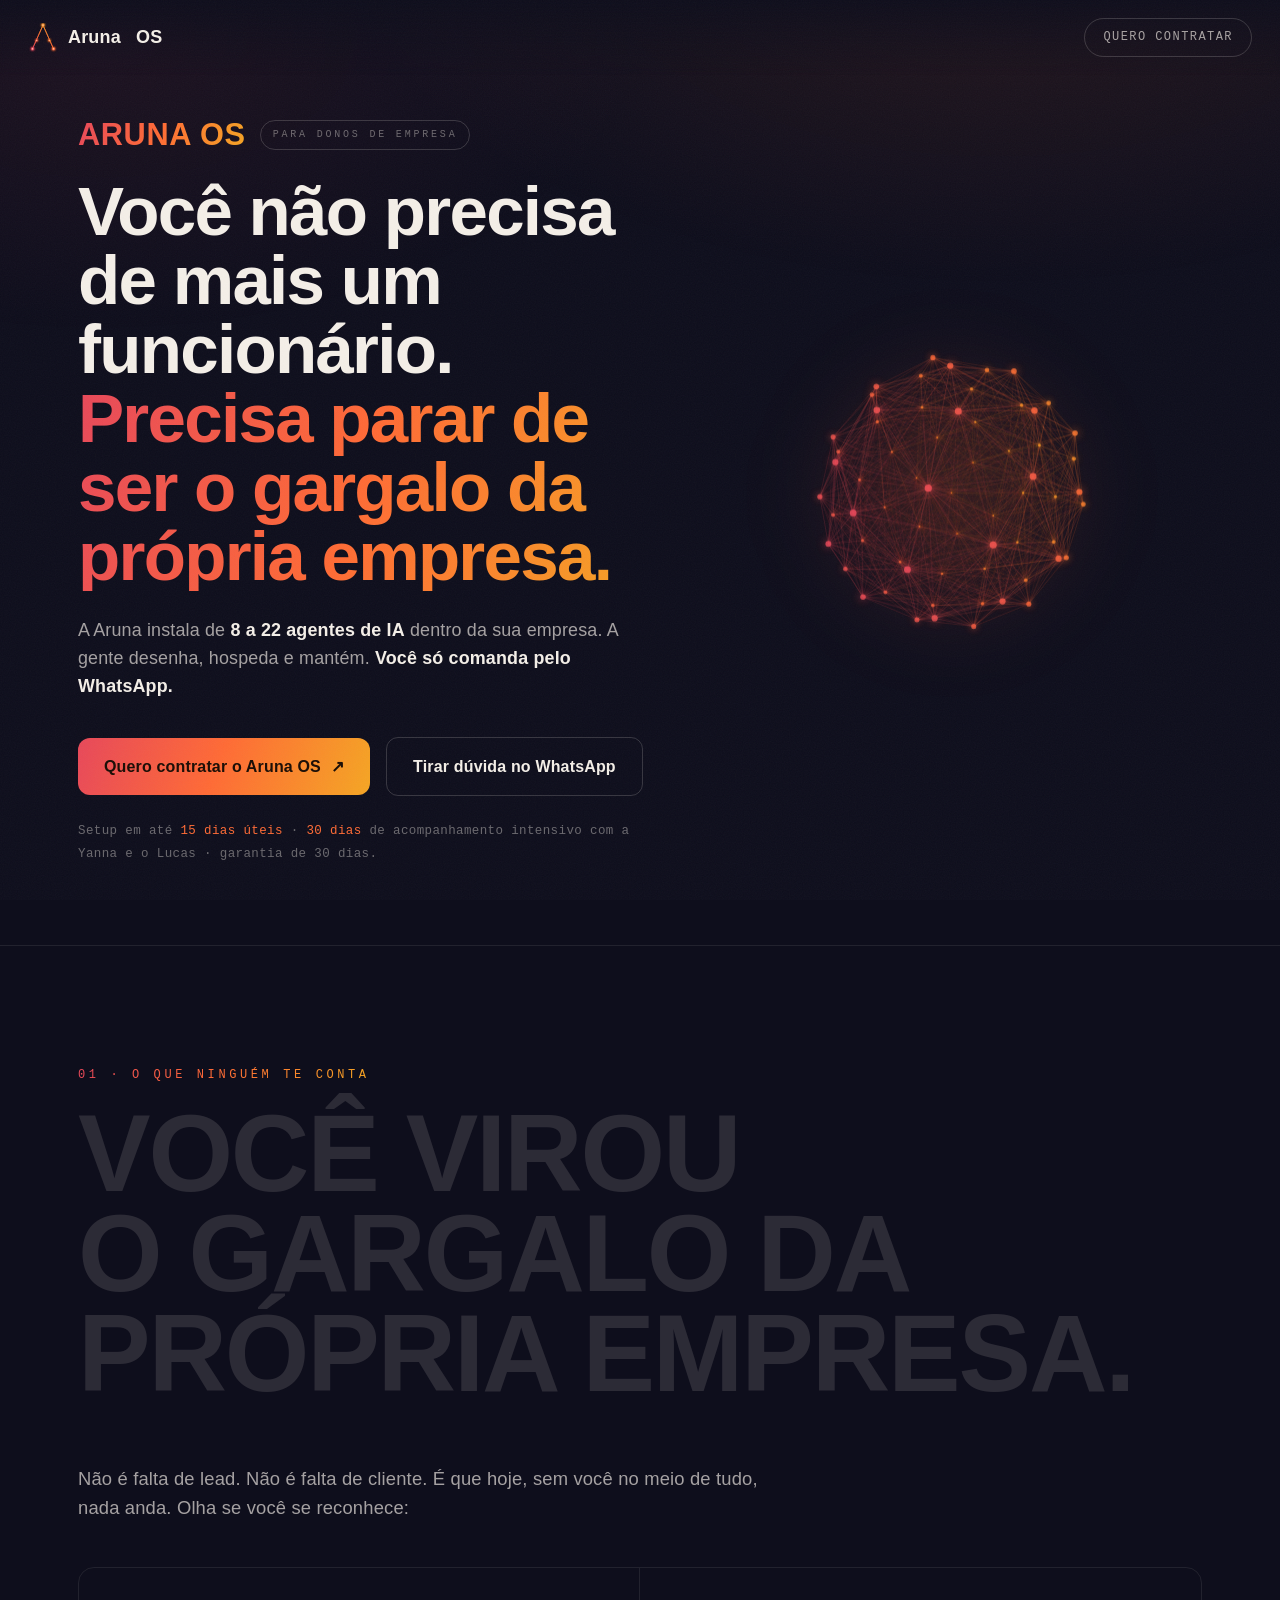
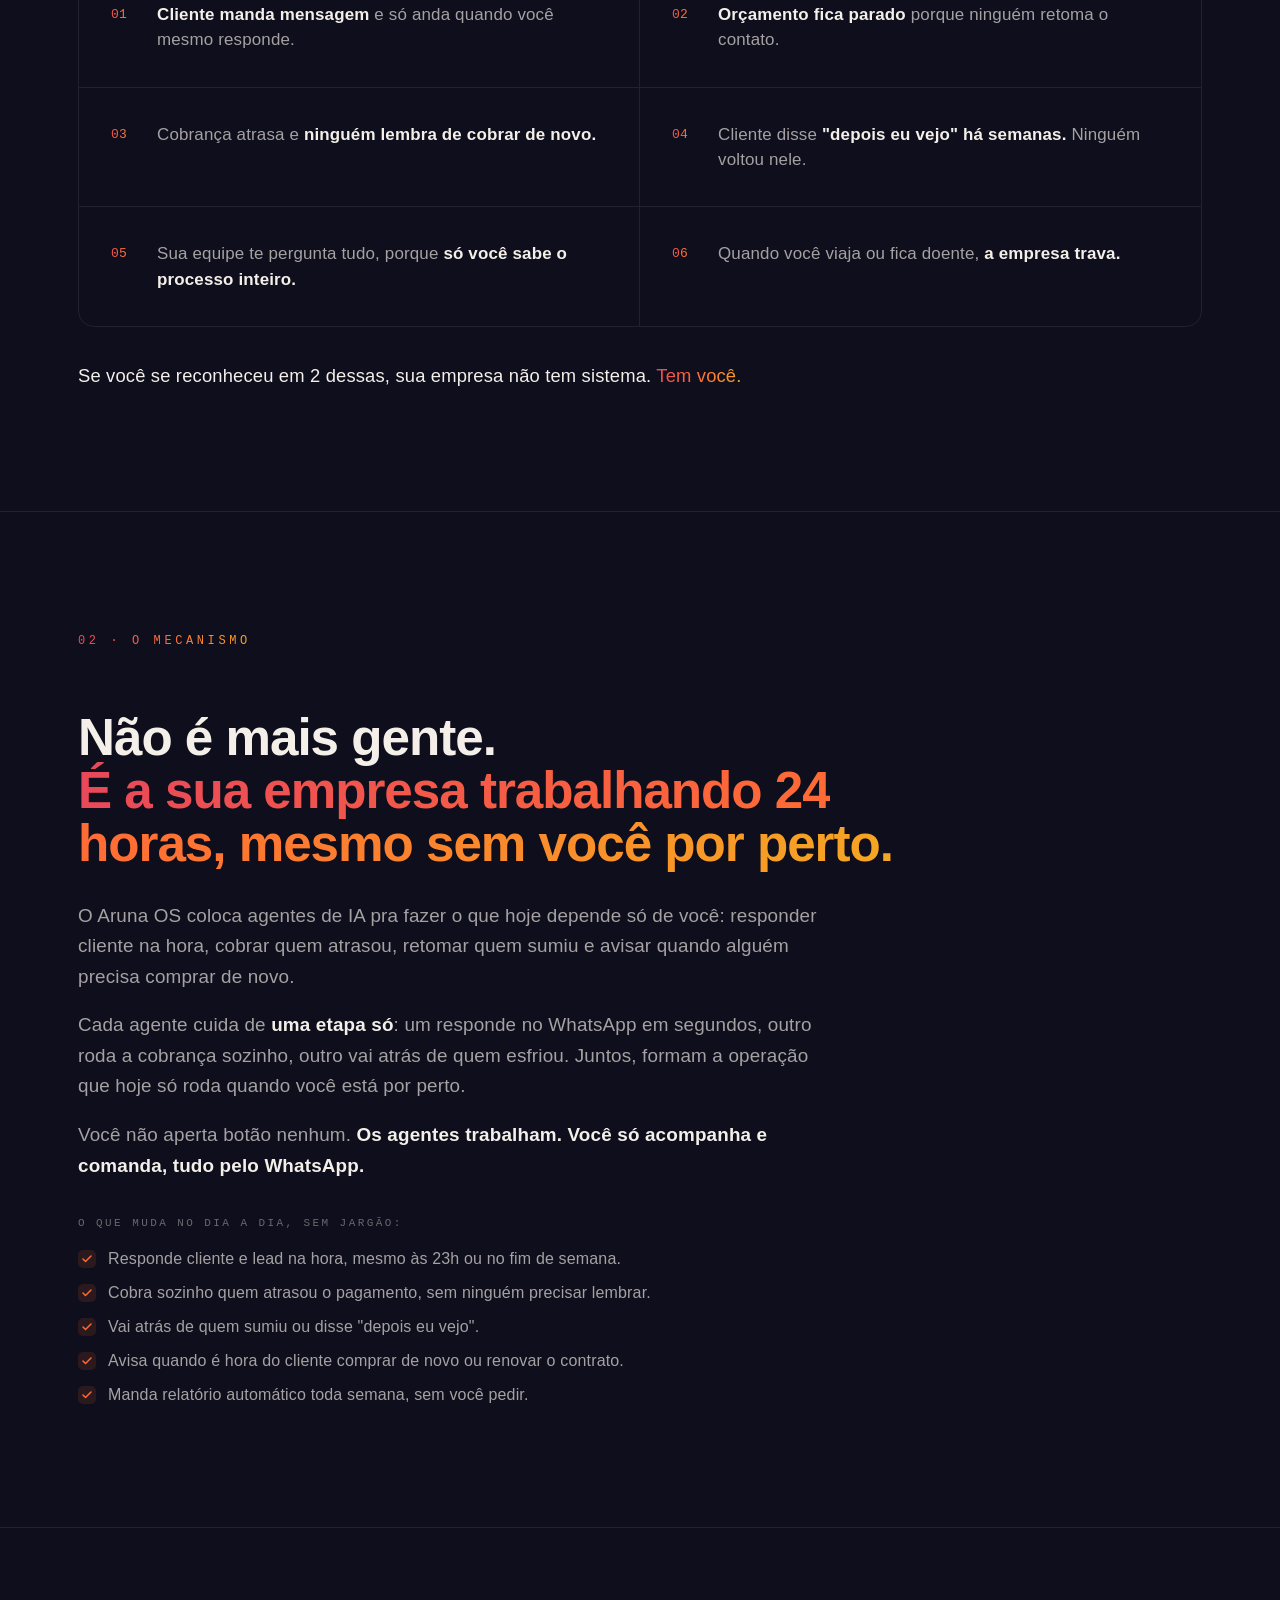
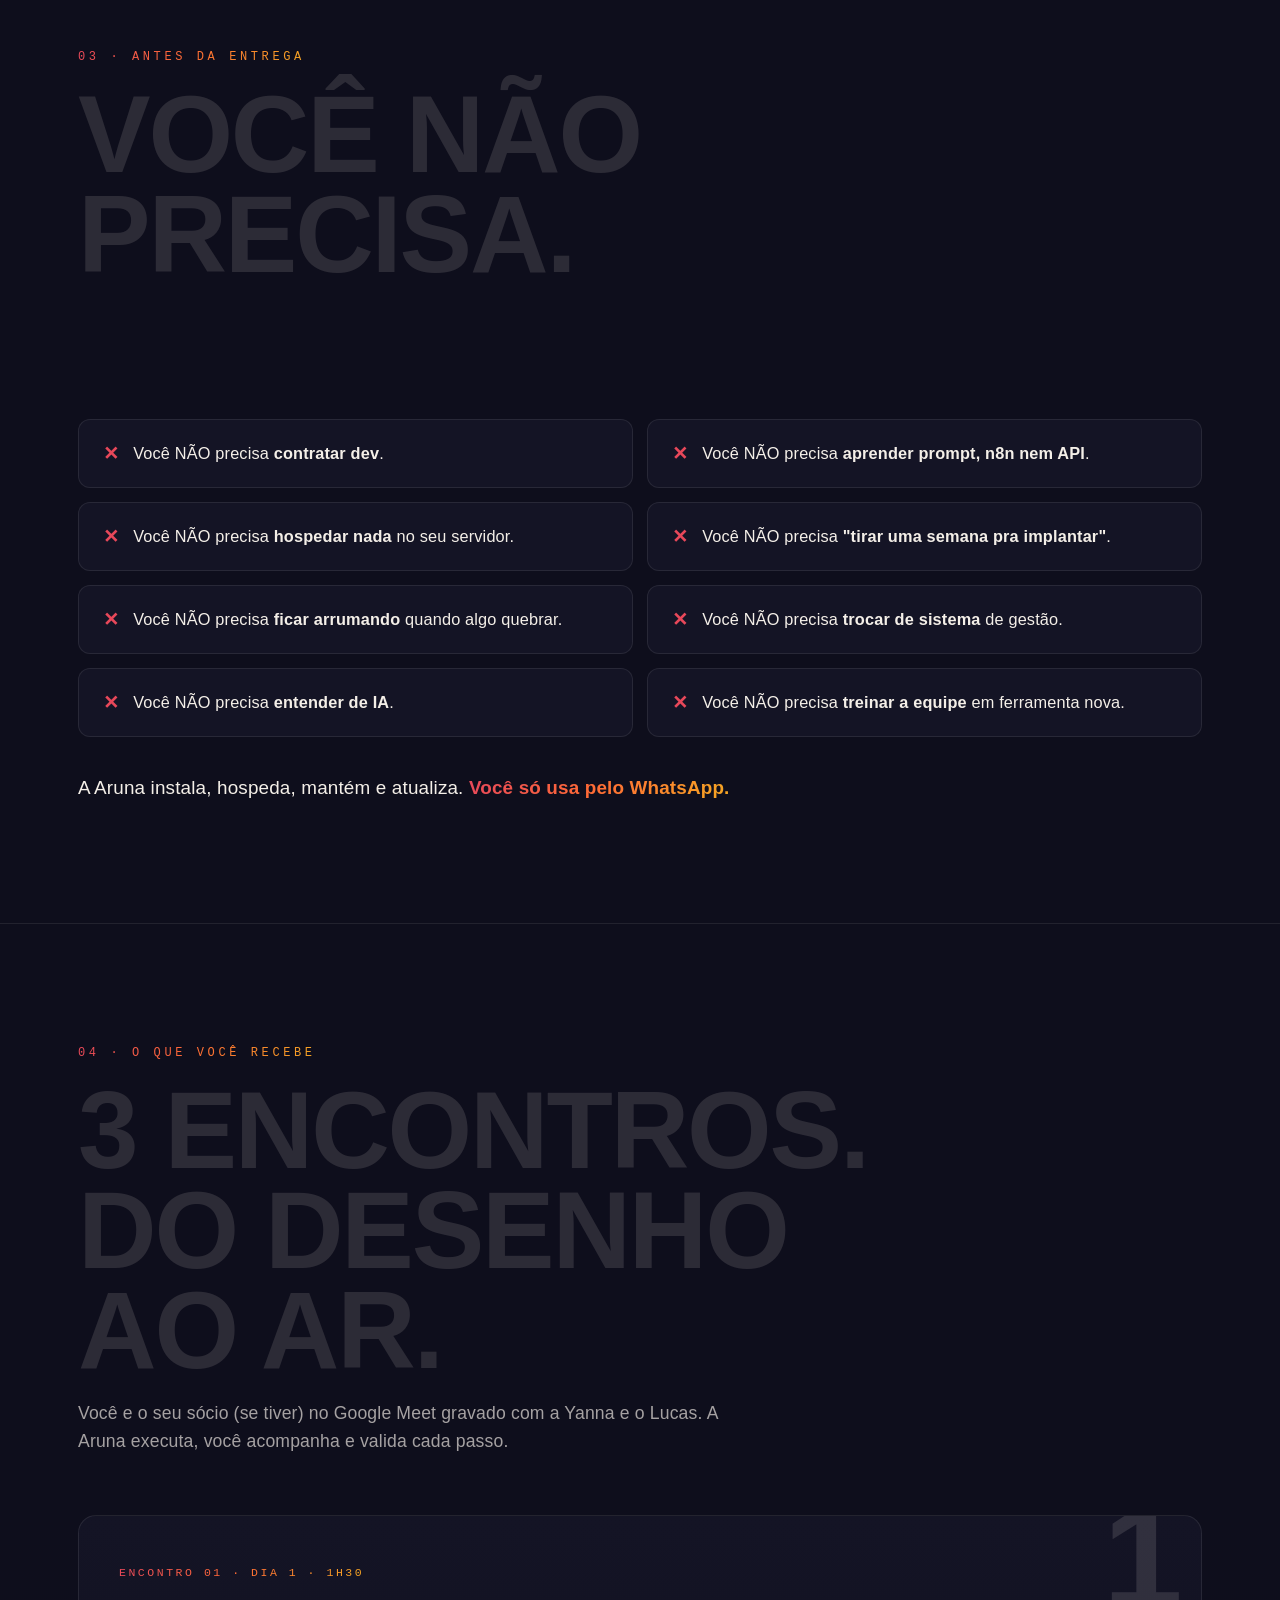
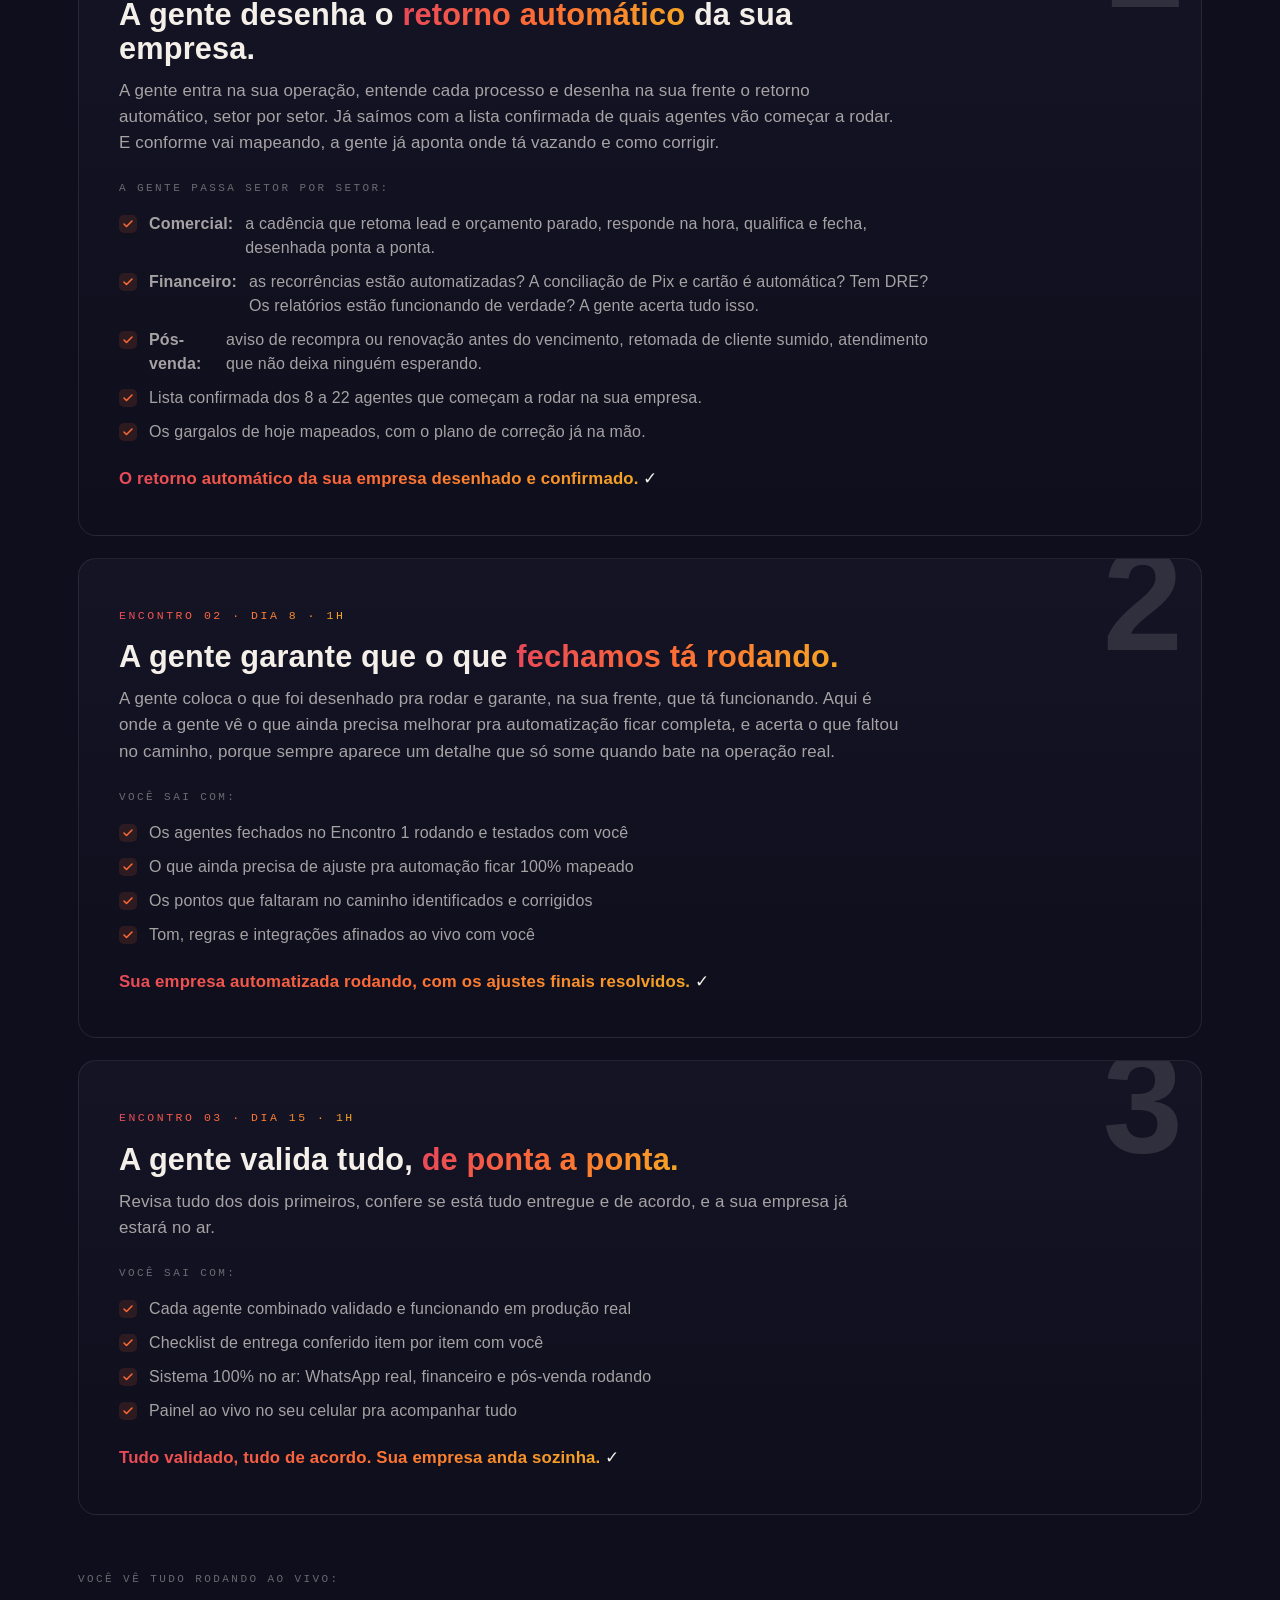
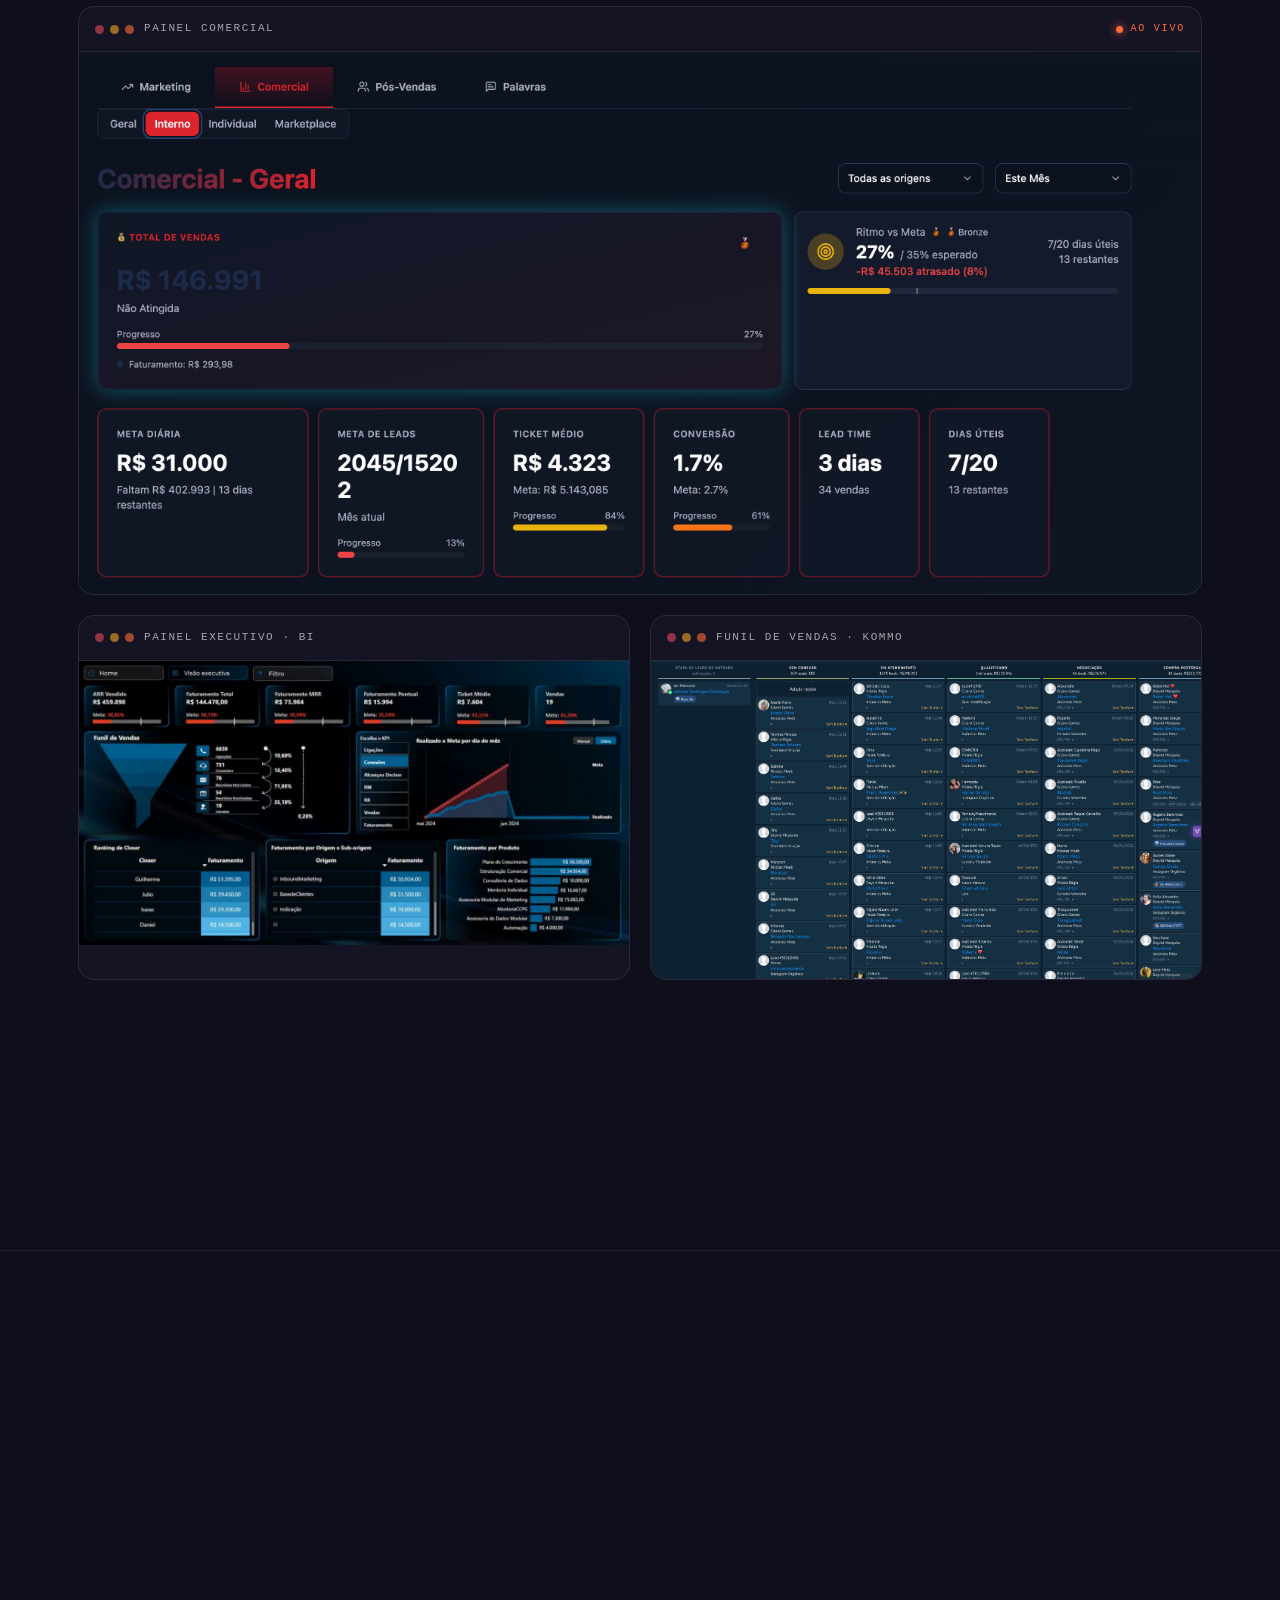
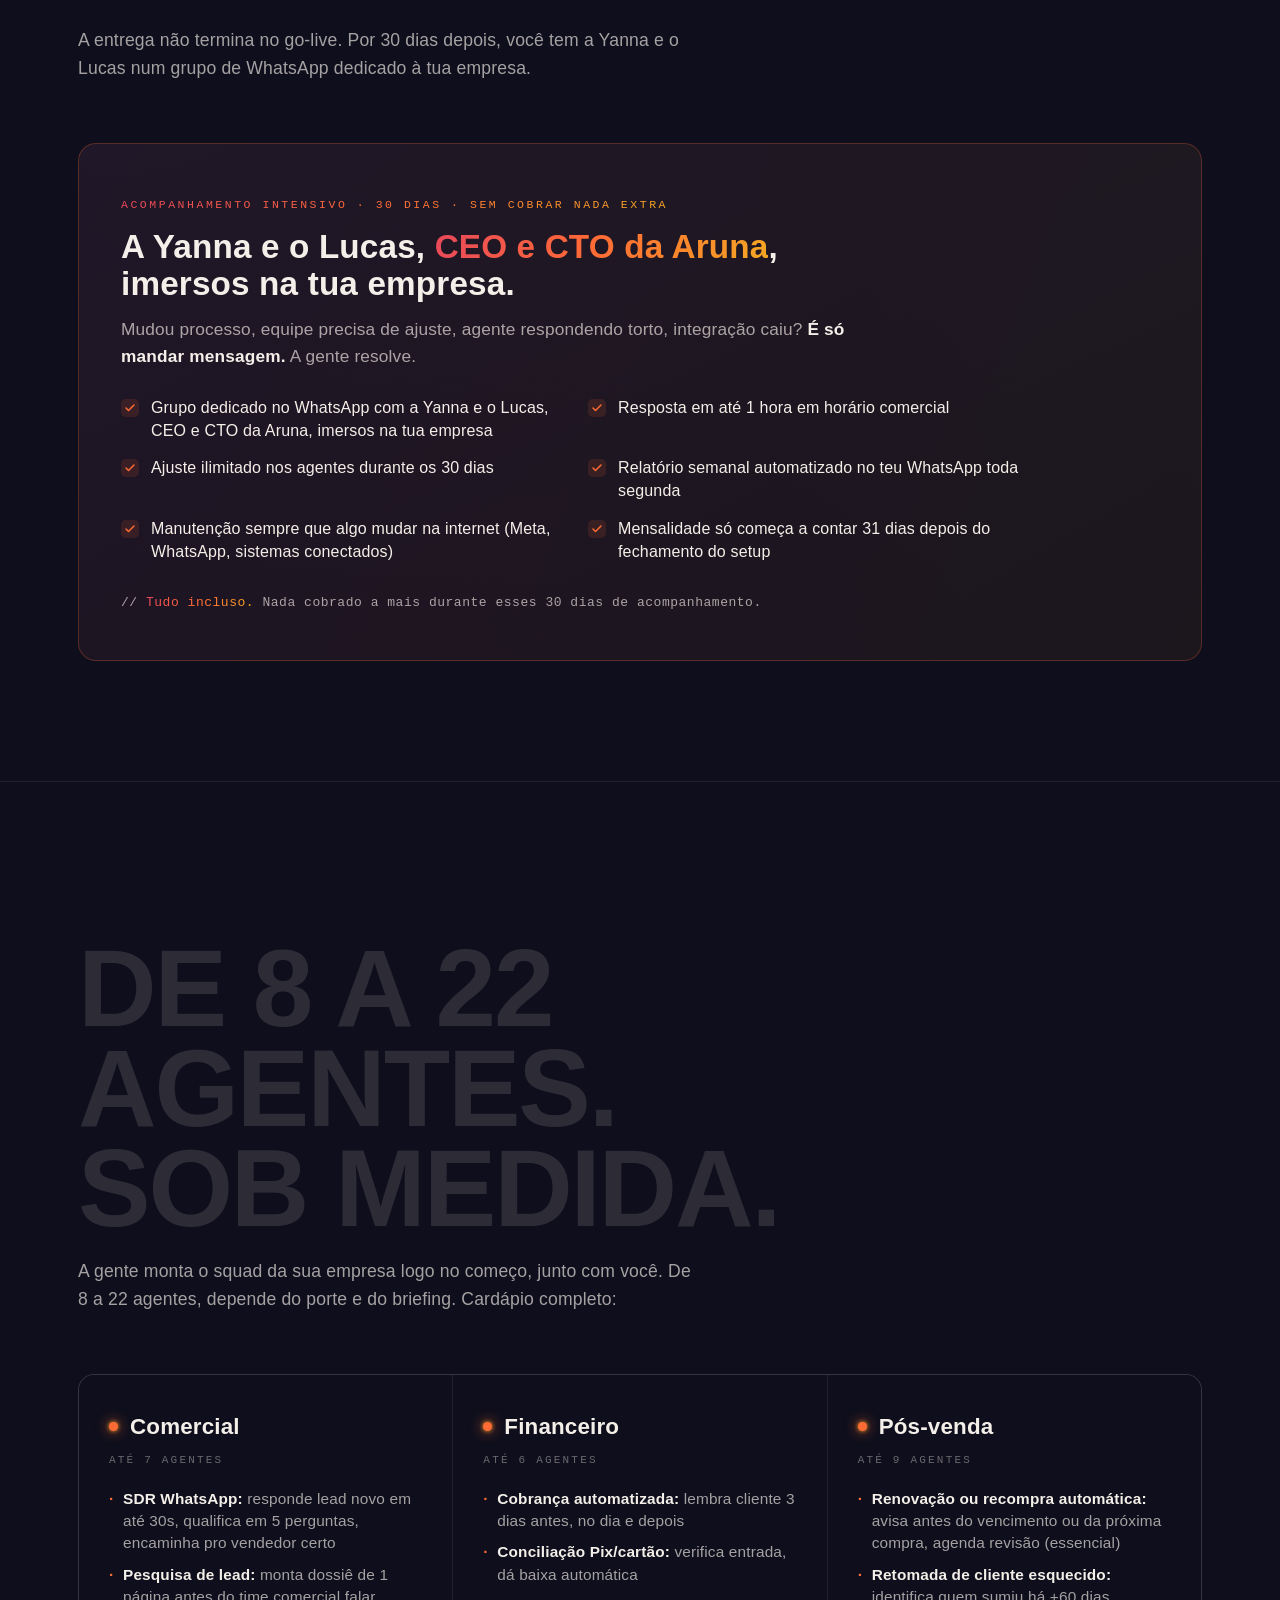
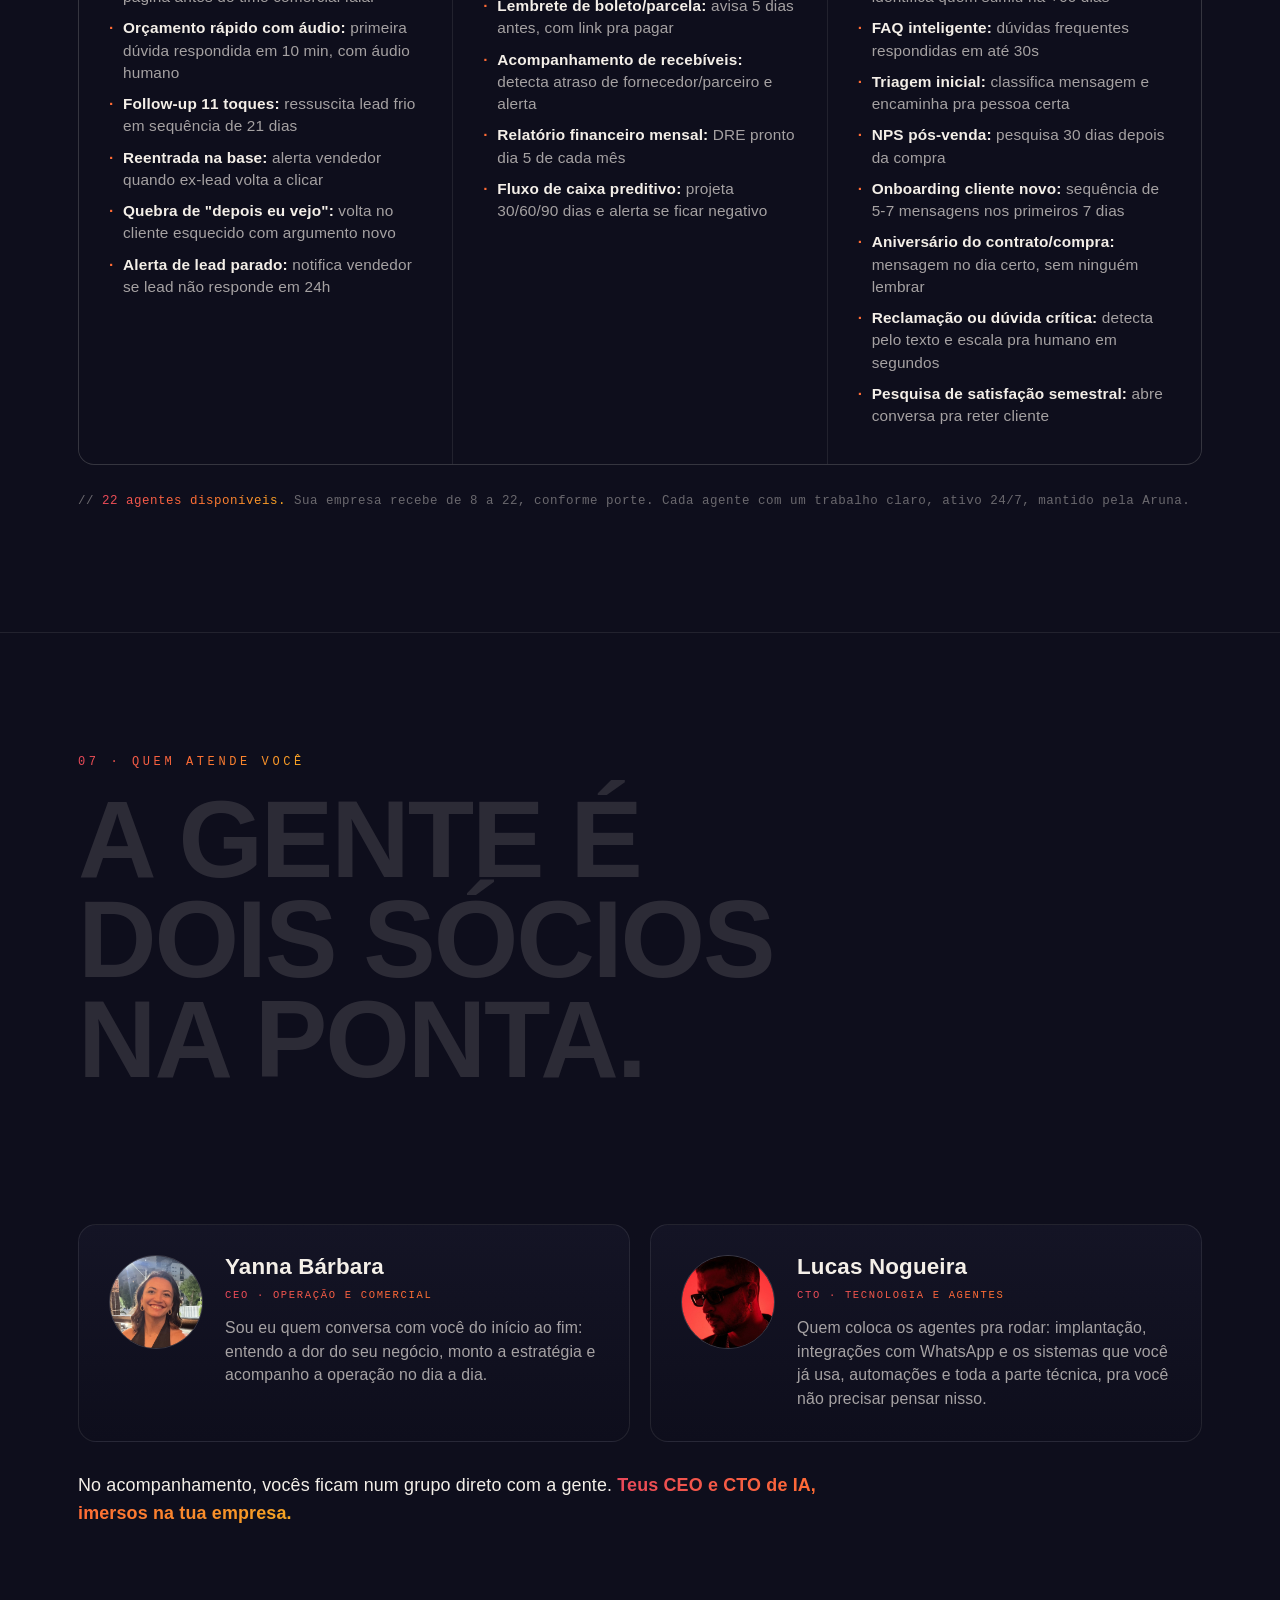
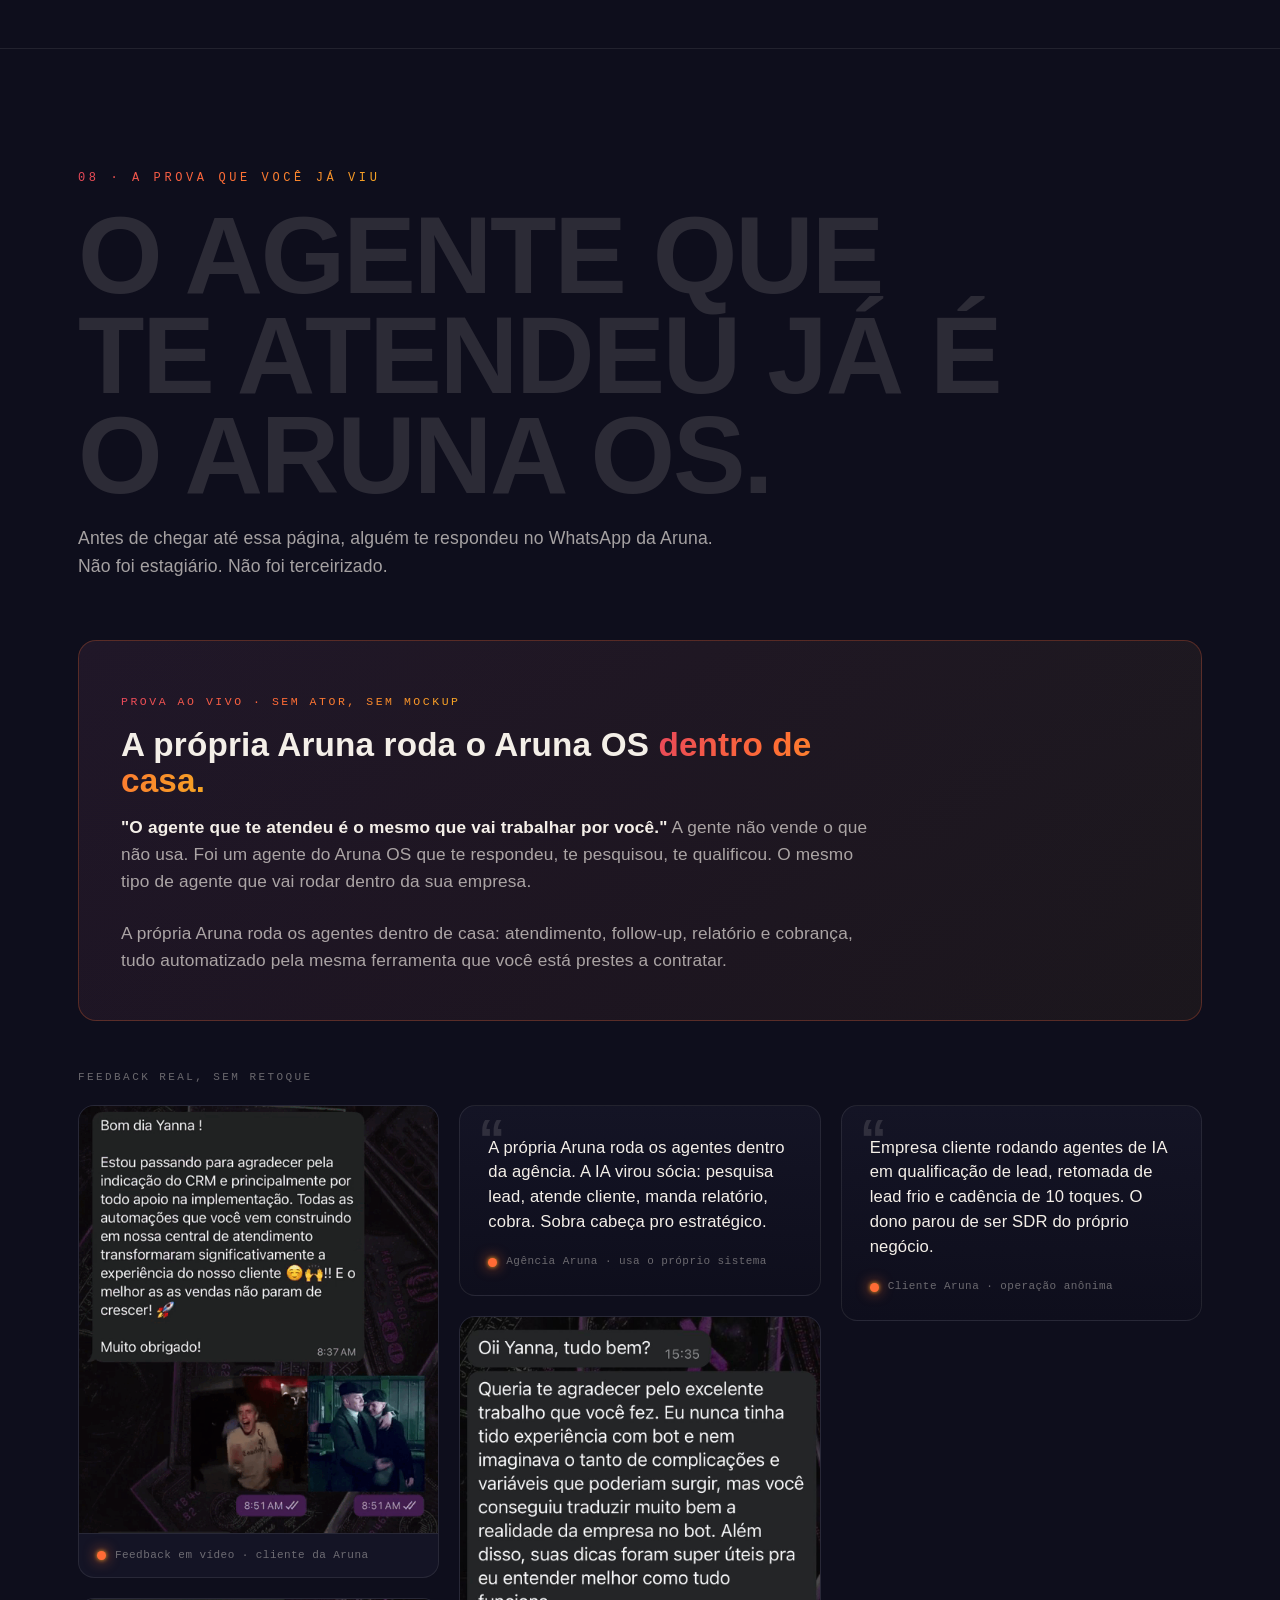
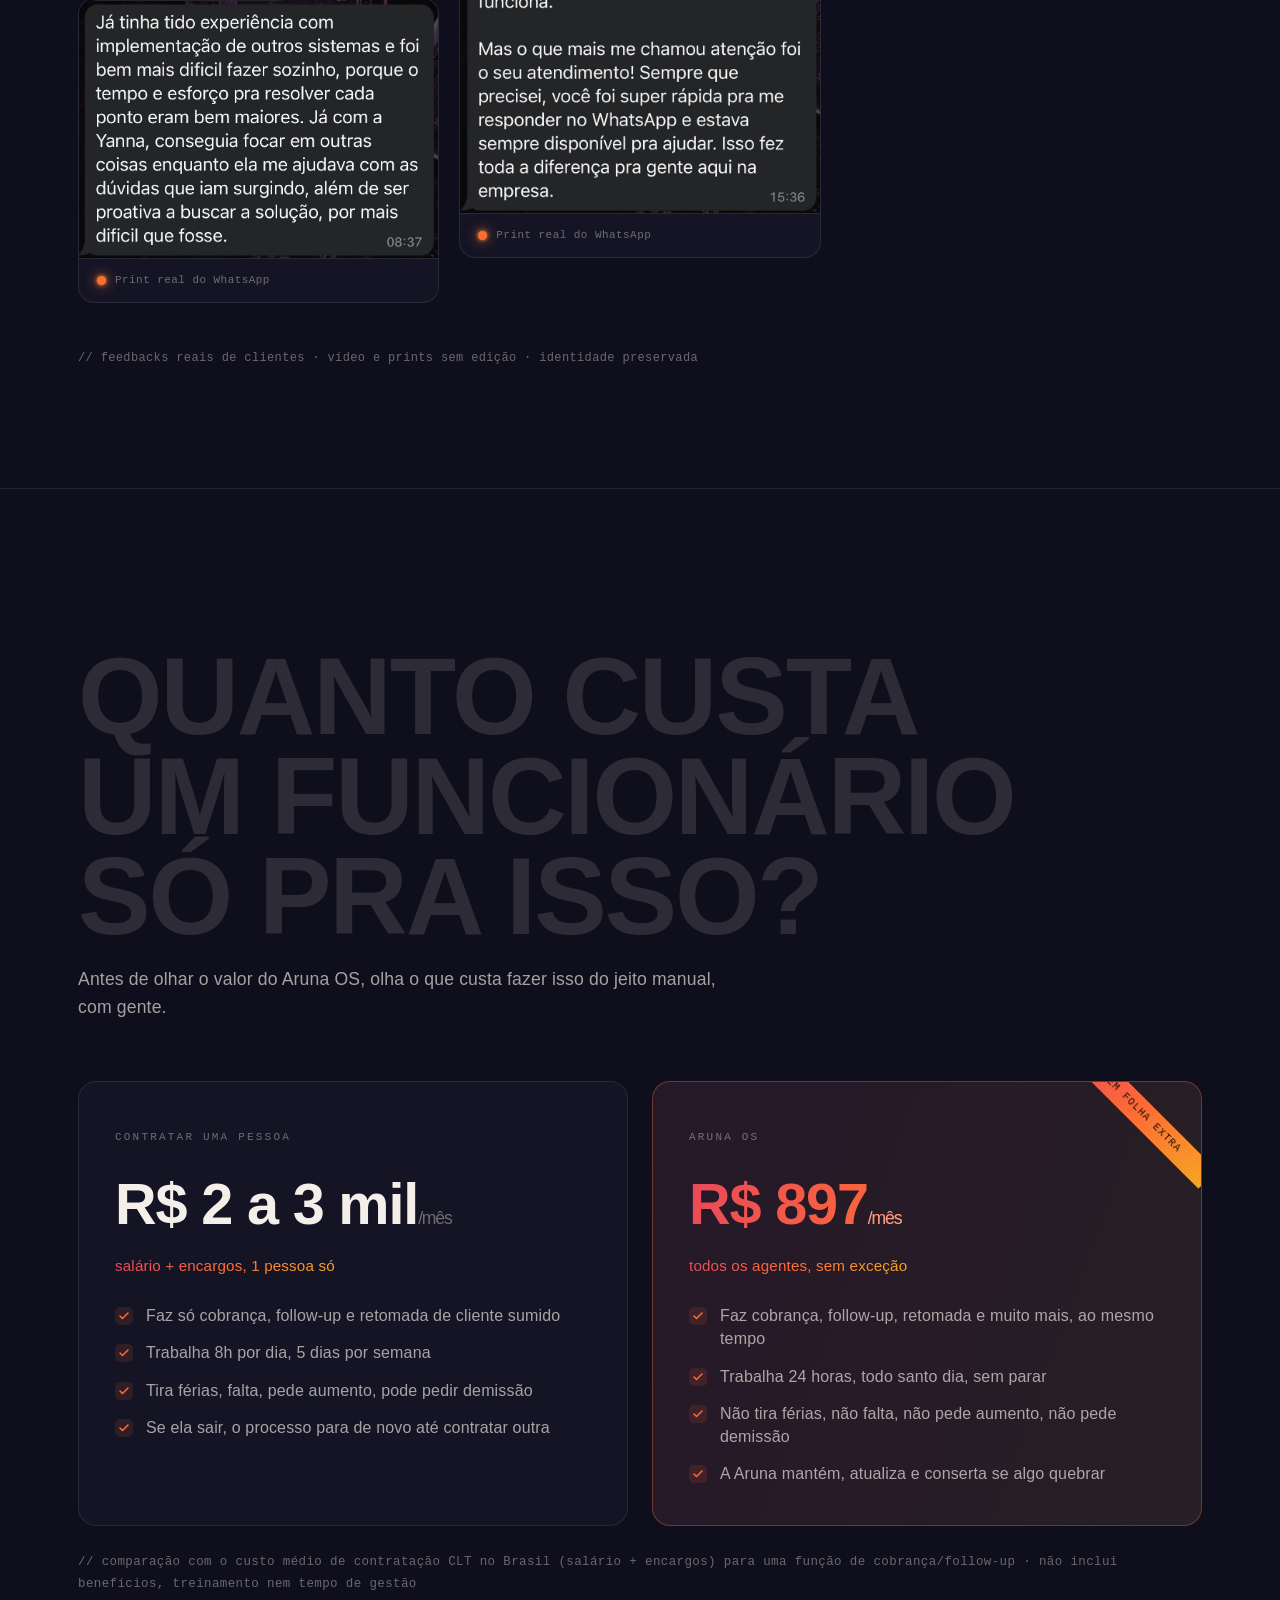
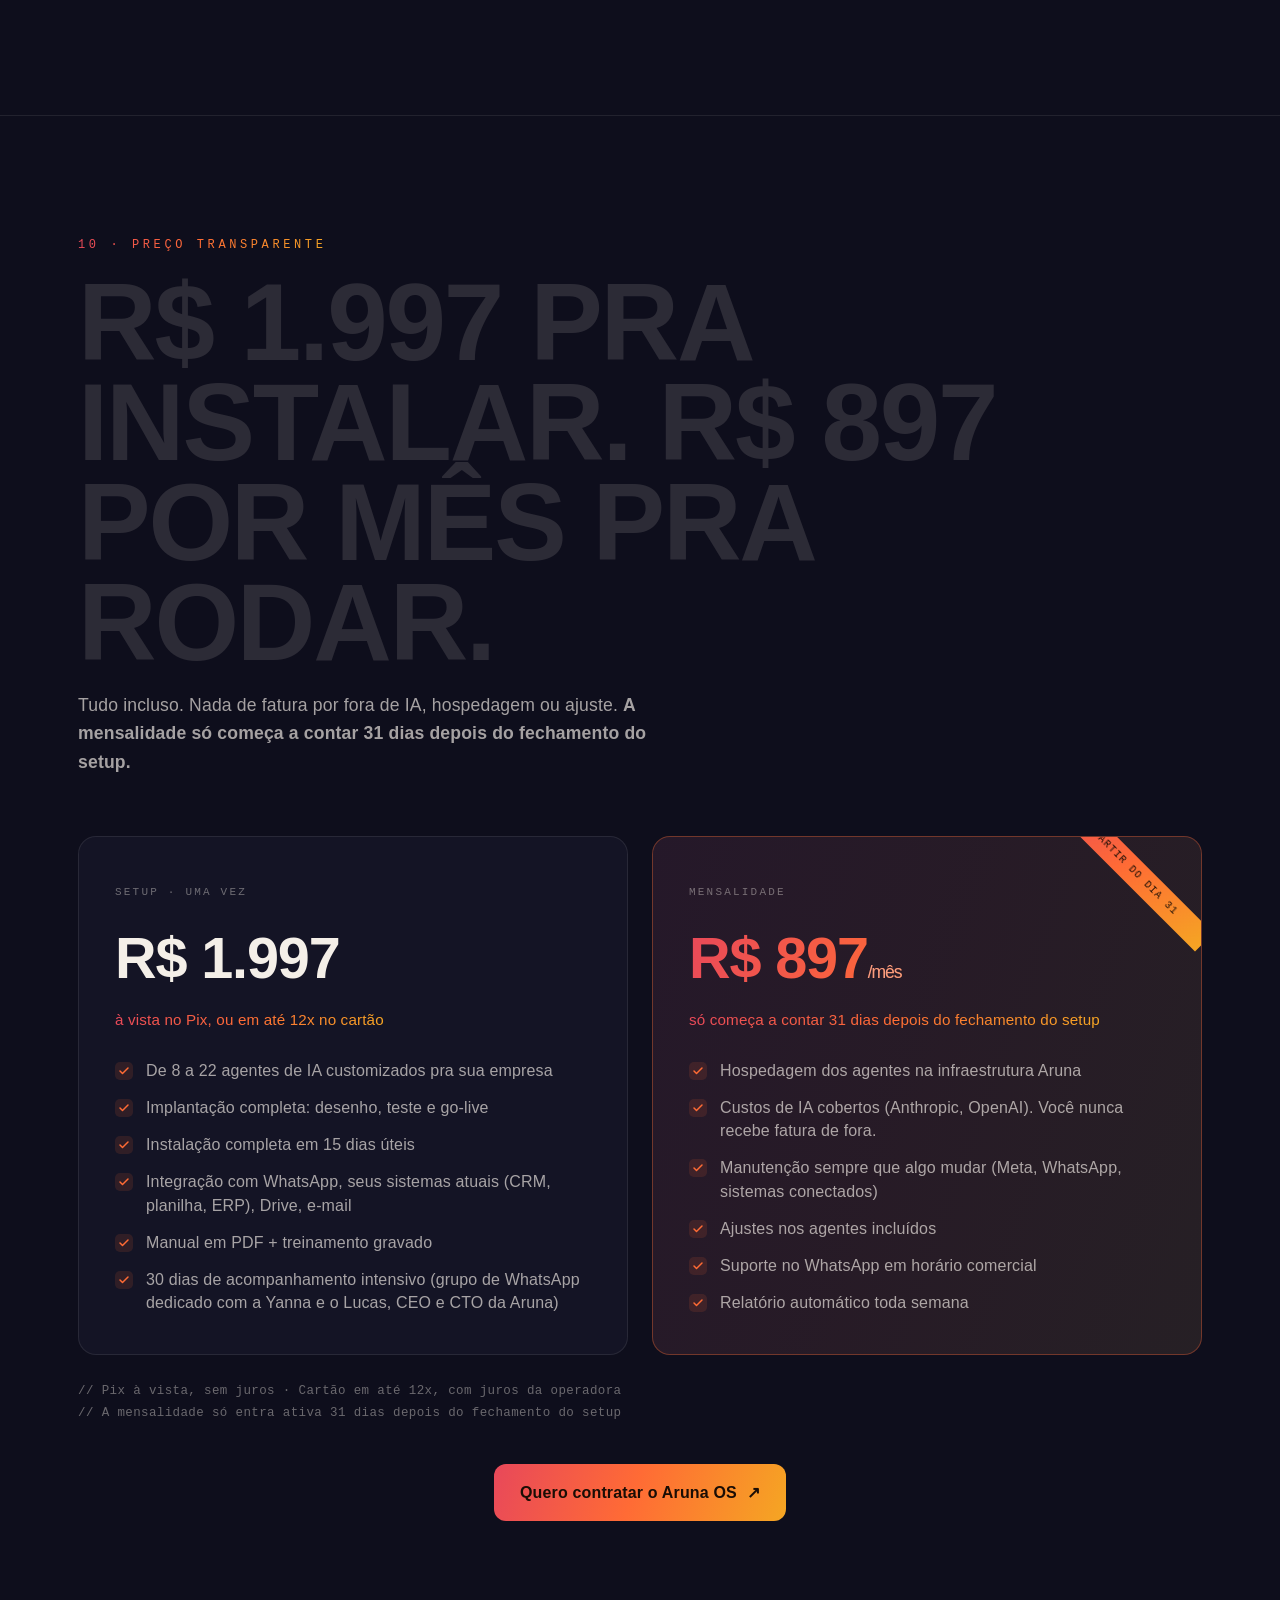
==== commit 529e7ae8: "Site de venda Aruna OS: foco empresa, preco 1997+897, botoes de checkout Cakto Co-Authored-By: Claud" ====
--- a/index.html
+++ b/index.html
@@ -3,9 +3,9 @@
 <head>
 <meta charset="UTF-8">
 <meta name="viewport" content="width=device-width, initial-scale=1.0">
-<title>Aruna OS , Sua corretora andando sozinha</title>
-<meta name="description" content="A Aruna instala de 8 a 22 agentes de IA dentro da sua corretora. A gente desenha, hospeda e mantém. Em 15 dias úteis, tua corretora anda sozinha.">
-<meta property="og:title" content="Aruna OS , Sua corretora andando sozinha">
+<title>Aruna OS · A empresa que anda sozinha</title>
+<meta name="description" content="A Aruna instala de 8 a 22 agentes de IA dentro da sua empresa. A gente desenha, hospeda e mantém. Você só comanda pelo WhatsApp.">
+<meta property="og:title" content="Aruna OS · A empresa que anda sozinha">
 <meta property="og:description" content="De 8 a 22 agentes de IA instalados, hospedados e mantidos pela Aruna. Você só comanda.">
 <meta property="og:image" content="assets/hero-network.png">
 <meta property="og:type" content="website">
@@ -167,7 +167,7 @@
 .encontro .seal{position:relative;z-index:2;margin-top:22px;font-size:1.05rem;color:var(--ink);font-weight:500}
 .encontro .seal .hl{background:var(--grad);-webkit-background-clip:text;background-clip:text;color:transparent;font-weight:600}
 
-/* ============ 60 DIAS ============ */
+/* ============ 30 DIAS ============ */
 .sixty{border:1px solid rgba(255,107,53,.3);border-radius:18px;padding:46px 42px;background:linear-gradient(155deg,var(--void-2),var(--void));position:relative;overflow:hidden}
 .sixty::before{content:"";position:absolute;inset:0;background:var(--grad-soft);opacity:.35;pointer-events:none}
 .sixty>*{position:relative;z-index:2}
@@ -182,7 +182,7 @@
 .sixty-foot{margin-top:30px;font-family:var(--mono);font-size:13px;letter-spacing:.04em;color:var(--ink-mid)}
 .sixty-foot .hl{background:var(--grad);-webkit-background-clip:text;background-clip:text;color:transparent;font-weight:500}
 
-/* ============ SQUADS DE CORRETORA ============ */
+/* ============ SQUADS ============ */
 .squads{display:grid;grid-template-columns:repeat(3,1fr);gap:1px;background:var(--line);border:1px solid var(--line);border-radius:16px;overflow:hidden}
 .squad{background:var(--void);padding:34px 30px 36px;transition:.4s;display:flex;flex-direction:column}
 .squad:hover{background:var(--void-2)}
@@ -247,21 +247,6 @@
 .say.quote blockquote{position:relative;z-index:2;font-size:1.04rem;color:var(--ink);line-height:1.5}
 .say.quote figcaption{padding:18px 0 0;border-top:0}
 
-/* ============ RESULTADOS ============ */
-.results-grid{display:grid;grid-template-columns:repeat(4,1fr);gap:1px;background:var(--line);border:1px solid var(--line);border-radius:16px;overflow:hidden}
-.result{background:var(--void);padding:34px 28px 32px;transition:.4s}
-.result:hover{background:var(--void-2)}
-.result .rn{font-family:var(--display);font-weight:800;font-size:clamp(2rem,3vw,2.7rem);line-height:1;letter-spacing:-.02em;background:var(--grad);-webkit-background-clip:text;background-clip:text;color:transparent}
-.result .rl{margin-top:8px;font-family:var(--mono);font-size:11px;letter-spacing:.18em;text-transform:uppercase;color:var(--ink-dim)}
-.result p{margin-top:18px;font-size:.97rem;color:var(--ink-mid);line-height:1.5}
-.quotes{display:grid;grid-template-columns:repeat(3,1fr);gap:24px;margin-top:24px}
-.quote{border:1px solid var(--line);border-radius:16px;padding:32px 30px;background:linear-gradient(180deg,var(--void-2),var(--void));position:relative;transition:.4s}
-.quote:hover{border-color:var(--line-strong);transform:translateY(-3px)}
-.quote::before{content:"\201C";position:absolute;top:8px;left:20px;font-family:var(--display);font-weight:800;font-size:4rem;line-height:1;color:var(--ghost)}
-.quote blockquote{font-size:1.05rem;color:var(--ink);line-height:1.5;position:relative;z-index:2}
-.quote figcaption{margin-top:20px;display:flex;align-items:center;gap:10px;font-family:var(--mono);font-size:11.5px;letter-spacing:.04em;color:var(--ink-dim)}
-.results-note{margin-top:26px;font-family:var(--mono);font-size:12px;color:var(--ink-dim);letter-spacing:.03em;line-height:1.6}
-
 /* ============ PRICE ============ */
 .price-grid{display:grid;grid-template-columns:1fr 1fr;gap:24px}
 .pcard{border:1px solid var(--line);border-radius:18px;padding:40px 36px;background:var(--void-2);position:relative;transition:.4s;overflow:hidden}
@@ -281,6 +266,16 @@
   background-image:url("data:image/svg+xml,%3Csvg xmlns='http://www.w3.org/2000/svg' width='12' height='12' viewBox='0 0 24 24' fill='none' stroke='%23FF6B35' stroke-width='3' stroke-linecap='round' stroke-linejoin='round'%3E%3Cpolyline points='20 6 9 17 4 12'/%3E%3C/svg%3E");background-repeat:no-repeat;background-position:center}
 .price-note{margin-top:26px;font-family:var(--mono);font-size:12.5px;color:var(--ink-dim);letter-spacing:.03em;line-height:1.7}
 
+/* ============ FAQ ============ */
+.faq-list{display:flex;flex-direction:column;gap:12px;max-width:820px}
+.faq-item{border:1px solid var(--line);border-radius:12px;padding:22px 24px;background:var(--void-2);transition:.3s}
+.faq-item:hover{border-color:var(--line-strong)}
+.faq-item summary{cursor:pointer;font-family:var(--display);font-weight:700;font-size:1.05rem;color:var(--ink);list-style:none;display:flex;align-items:center;justify-content:space-between;gap:16px}
+.faq-item summary::-webkit-details-marker{display:none}
+.faq-item summary::after{content:"+";font-family:var(--mono);font-size:1.3rem;color:var(--orange);flex:0 0 auto;transition:.3s}
+.faq-item[open] summary::after{content:"\2212"}
+.faq-item p{margin-top:14px;font-size:1rem;color:var(--ink-mid);line-height:1.55;max-width:720px}
+
 /* ============ GARANTIA ============ */
 .guarantee{border:1px solid var(--line);border-radius:20px;padding:60px;text-align:center;background:radial-gradient(circle at 50% 0%,var(--glow-soft),transparent 60%)}
 .guarantee .seal{font-family:var(--display);font-weight:800;font-size:clamp(3rem,9vw,6.5rem);color:var(--ink);line-height:.9;letter-spacing:-.03em}
@@ -314,9 +309,8 @@
   .hero-grid{grid-template-columns:1fr;gap:8px}
   .hero-visual{order:-1;margin-bottom:4px}
   .hero-visual img{max-width:340px}
-  .squads,.price-grid,.pain-grid,.quotes,.nope-grid,.sixty-list,.deliver-grid,.feedshots,.socios{grid-template-columns:1fr}
+  .squads,.price-grid,.pain-grid,.nope-grid,.sixty-list,.deliver-grid,.feedshots,.socios{grid-template-columns:1fr}
   .say-grid{column-count:2}
-  .results-grid{grid-template-columns:repeat(2,1fr)}
   .pain{border-right:0}
   .pain:nth-last-child(-n+2){border-bottom:1px solid var(--line)}
   .pain:last-child{border-bottom:0}
@@ -329,7 +323,6 @@
 }
 @media(max-width:520px){
   .wrap{padding:0 20px}nav{padding:14px 20px}.nav-cta{display:none}
-  .results-grid{grid-template-columns:1fr}
   .say-grid{column-count:1}
   .hero{padding:100px 0 60px}.hero-actions{flex-direction:column;align-items:stretch}.btn{justify-content:center}
   .final-actions{flex-direction:column;align-items:stretch}
@@ -353,7 +346,7 @@
 
 <nav>
   <a class="brand" href="#"><svg class="logo" viewBox="0 0 100 100" fill="none" xmlns="http://www.w3.org/2000/svg" aria-hidden="true"><defs><linearGradient id="ng" x1="16" y1="86" x2="84" y2="6" gradientUnits="userSpaceOnUse"><stop offset="0%" stop-color="#E8485A"/><stop offset="45%" stop-color="#FF6B35"/><stop offset="100%" stop-color="#F5A623"/></linearGradient><filter id="ngl" x="-60%" y="-60%" width="220%" height="220%"><feGaussianBlur stdDeviation="2.5" result="b"/><feMerge><feMergeNode in="b"/><feMergeNode in="SourceGraphic"/></feMerge></filter><filter id="nngl" x="-120%" y="-120%" width="340%" height="340%"><feGaussianBlur stdDeviation="3" result="b"/><feMerge><feMergeNode in="b"/><feMergeNode in="b"/><feMergeNode in="SourceGraphic"/></feMerge></filter></defs><line x1="50" y1="7" x2="15" y2="86" stroke="url(#ng)" stroke-width="2.6" stroke-linecap="round" filter="url(#ngl)"/><line x1="50" y1="7" x2="85" y2="86" stroke="url(#ng)" stroke-width="2.6" stroke-linecap="round" filter="url(#ngl)"/><circle cx="50" cy="7" r="5" fill="url(#ng)" filter="url(#nngl)"/><circle cx="50" cy="7" r="2.2" fill="#FFF4DE"/><circle cx="15" cy="86" r="5" fill="url(#ng)" filter="url(#nngl)"/><circle cx="15" cy="86" r="2.2" fill="#FFF4DE"/><circle cx="85" cy="86" r="5" fill="url(#ng)" filter="url(#nngl)"/><circle cx="85" cy="86" r="2.2" fill="#FFF4DE"/><circle cx="29" cy="58" r="3.5" fill="url(#ng)" filter="url(#nngl)"/><circle cx="29" cy="58" r="1.6" fill="#FFF4DE"/><circle cx="71" cy="58" r="3.5" fill="url(#ng)" filter="url(#nngl)"/><circle cx="71" cy="58" r="1.6" fill="#FFF4DE"/></svg>Aruna<b>&nbsp;OS</b></a>
-  <a class="nav-cta" href="#cta">Fale com a Aruna</a>
+  <a class="nav-cta" href="https://pay.cakto.com.br/wwjd4ua">Quero contratar</a>
 </nav>
 
 <!-- HERO -->
@@ -362,55 +355,63 @@
     <div class="hero-copy">
       <div class="lockup reveal in">
         <span class="badge">ARUNA OS</span>
-        <span class="pill">Corretora de Seguros</span>
-      </div>
-      <h1 class="reveal in d1">Você não precisa de mais lead.<br><span class="em">Você precisa parar de perder os que já tem.</span></h1>
-      <p class="sub reveal in d2">A Aruna instala de <b>8 a 22 agentes de IA</b> dentro da sua corretora. A gente desenha, hospeda e mantém. <b>Em 15 dias úteis, tua corretora anda sozinha.</b></p>
+        <span class="pill">Para donos de empresa</span>
+      </div>
+      <h1 class="reveal in d1">Você não precisa de mais um funcionário.<br><span class="em">Precisa parar de ser o gargalo da própria empresa.</span></h1>
+      <p class="sub reveal in d2">A Aruna instala de <b>8 a 22 agentes de IA</b> dentro da sua empresa. A gente desenha, hospeda e mantém. <b>Você só comanda pelo WhatsApp.</b></p>
       <div class="hero-actions reveal in d3">
-        <a class="btn" href="#" data-wa>Quero a solução <span class="arrow">↗</span></a>
-        <a class="btn ghost" href="#como">Como funciona</a>
-      </div>
-      <p class="hero-fine reveal in d4">15 dias úteis pra entregar · <b>30 dias</b> de acompanhamento intensivo com a Yanna e o Lucas.</p>
+        <a class="btn" href="https://pay.cakto.com.br/wwjd4ua">Quero contratar o Aruna OS <span class="arrow">↗</span></a>
+        <a class="btn ghost" href="#" data-wa>Tirar dúvida no WhatsApp</a>
+      </div>
+      <p class="hero-fine reveal in d4">Setup em até <b>15 dias úteis</b> · <b>30 dias</b> de acompanhamento intensivo com a Yanna e o Lucas · garantia de 30 dias.</p>
     </div>
     <div class="hero-visual reveal in d2">
       <div class="glow"></div>
-      <canvas id="orb" aria-label="Aruna OS , agentes de IA se organizando em rede"></canvas>
+      <canvas id="orb" aria-label="Aruna OS, agentes de IA se organizando em rede"></canvas>
     </div>
   </div>
 </header>
 
-<!-- DIAGNÓSTICO -->
+<!-- REFRAME: VOCÊ É O GARGALO -->
 <section class="sec">
   <div class="wrap">
     <div class="sec-head">
-      <span class="sec-num reveal">01 , O diagnóstico</span>
-      <h2 class="ghost-title reveal d1">Sua corretora<br>tá vazando<br>onde dói.</h2>
-    </div>
-    <p class="statement-lead reveal">A conta nunca é o lead. A conta é o que acontece depois que o lead chega. Olha se você se reconhece:</p>
+      <span class="sec-num reveal">01 · O que ninguém te conta</span>
+      <h2 class="ghost-title reveal d1">Você virou<br>o gargalo da<br>própria empresa.</h2>
+    </div>
+    <p class="statement-lead reveal">Não é falta de lead. Não é falta de cliente. É que hoje, sem você no meio de tudo, nada anda. Olha se você se reconhece:</p>
     <div class="pain-grid reveal d1">
-      <div class="pain"><span class="idx">01</span><p><b>Lead pediu cotação e sumiu.</b> Ninguém retomou.</p></div>
-      <div class="pain"><span class="idx">02</span><p><b>Cliente ia renovar</b> e foi pro concorrente.</p></div>
-      <div class="pain"><span class="idx">03</span><p>Cobrança atrasou e <b>o cliente esqueceu de pagar.</b></p></div>
-      <div class="pain"><span class="idx">04</span><p>Cliente disse <b>"vou pensar" há 2 meses.</b> Ninguém voltou.</p></div>
-      <div class="pain"><span class="idx">05</span><p>Sua equipe vive pedindo aumento <b>porque tá sufocada.</b></p></div>
-      <div class="pain"><span class="idx">06</span><p>Quando você sai uma semana, <b>a corretora para.</b></p></div>
-    </div>
-    <p class="pain-foot reveal d1">Se você se reconheceu em 2 dessas, sua corretora não tem sistema. <span class="hl">Tem você.</span></p>
-  </div>
-</section>
-
-<!-- INSIGHT -->
+      <div class="pain"><span class="idx">01</span><p><b>Cliente manda mensagem</b> e só anda quando você mesmo responde.</p></div>
+      <div class="pain"><span class="idx">02</span><p><b>Orçamento fica parado</b> porque ninguém retoma o contato.</p></div>
+      <div class="pain"><span class="idx">03</span><p>Cobrança atrasa e <b>ninguém lembra de cobrar de novo.</b></p></div>
+      <div class="pain"><span class="idx">04</span><p>Cliente disse <b>"depois eu vejo" há semanas.</b> Ninguém voltou nele.</p></div>
+      <div class="pain"><span class="idx">05</span><p>Sua equipe te pergunta tudo, porque <b>só você sabe o processo inteiro.</b></p></div>
+      <div class="pain"><span class="idx">06</span><p>Quando você viaja ou fica doente, <b>a empresa trava.</b></p></div>
+    </div>
+    <p class="pain-foot reveal d1">Se você se reconheceu em 2 dessas, sua empresa não tem sistema. <span class="hl">Tem você.</span></p>
+  </div>
+</section>
+
+<!-- MECANISMO -->
 <section class="sec">
   <div class="wrap">
-    <div class="sec-head"><span class="sec-num reveal">02 , O insight</span></div>
+    <div class="sec-head"><span class="sec-num reveal">02 · O mecanismo</span></div>
     <div class="statement">
-      <h2 class="reveal">Não é a sua equipe. Não é o seu funil.<br><span class="em">É a sua corretora rodando manual enquanto os concorrentes automatizaram tudo.</span></h2>
+      <h2 class="reveal">Não é mais gente.<br><span class="em">É a sua empresa trabalhando 24 horas, mesmo sem você por perto.</span></h2>
       <div class="body">
-        <p class="reveal d1">O concorrente que tá te tirando renovação não é mais esperto. Ele só tem <strong>agente respondendo lead em 30 segundos</strong>, <strong>cadência de 11 toques recuperando "vou pensar"</strong> e <strong>aviso de renovação saindo 30 dias antes do vencimento</strong>, sem ninguém lembrar de apertar nada.</p>
-        <p class="reveal d2">Enquanto isso, a sua corretora depende de você abrir o WhatsApp, lembrar do follow-up, sentar pra cobrar, conferir comissão da seguradora. <strong>Tira você do meio, ela para.</strong></p>
-        <p class="reveal d3">O Aruna OS troca isso. Os agentes assumem o que rodava em você. <strong>Você volta a ser dono. Não operador.</strong></p>
-      </div>
-    </div>
+        <p class="reveal d1">O Aruna OS coloca agentes de IA pra fazer o que hoje depende só de você: responder cliente na hora, cobrar quem atrasou, retomar quem sumiu e avisar quando alguém precisa comprar de novo.</p>
+        <p class="reveal d2">Cada agente cuida de <strong>uma etapa só</strong>: um responde no WhatsApp em segundos, outro roda a cobrança sozinho, outro vai atrás de quem esfriou. Juntos, formam a operação que hoje só roda quando você está por perto.</p>
+        <p class="reveal d3">Você não aperta botão nenhum. <strong>Os agentes trabalham. Você só acompanha e comanda, tudo pelo WhatsApp.</strong></p>
+      </div>
+    </div>
+    <p class="entreg-label reveal d3" style="margin-top:34px">O que muda no dia a dia, sem jargão:</p>
+    <ul class="entreg reveal d3">
+      <li>Responde cliente e lead na hora, mesmo às 23h ou no fim de semana.</li>
+      <li>Cobra sozinho quem atrasou o pagamento, sem ninguém precisar lembrar.</li>
+      <li>Vai atrás de quem sumiu ou disse "depois eu vejo".</li>
+      <li>Avisa quando é hora do cliente comprar de novo ou renovar o contrato.</li>
+      <li>Manda relatório automático toda semana, sem você pedir.</li>
+    </ul>
   </div>
 </section>
 
@@ -418,7 +419,7 @@
 <section class="sec">
   <div class="wrap">
     <div class="sec-head">
-      <span class="sec-num reveal">03 , Antes da entrega</span>
+      <span class="sec-num reveal">03 · Antes da entrega</span>
       <h2 class="ghost-title reveal d1">Você NÃO<br>precisa.</h2>
       <p class="reveal d2" style="font-size:1.1rem;color:var(--ink-mid);max-width:620px">Quebra a primeira objeção antes dela nascer. Olha tudo que <b>não</b> tá no seu colo:</p>
     </div>
@@ -436,28 +437,28 @@
   </div>
 </section>
 
-<!-- COMO FUNCIONA: 3 ENCONTROS -->
+<!-- O QUE VOCÊ RECEBE: 3 ENCONTROS -->
 <section class="sec" id="como">
   <div class="wrap">
     <div class="sec-head">
-      <span class="sec-num reveal">04 , Como funciona</span>
+      <span class="sec-num reveal">04 · O que você recebe</span>
       <h2 class="ghost-title reveal d1">3 encontros.<br>Do desenho<br>ao ar.</h2>
       <p class="reveal d2" style="font-size:1.1rem;color:var(--ink-mid);max-width:640px">Você e o seu sócio (se tiver) no Google Meet gravado com a Yanna e o Lucas. A Aruna executa, você acompanha e valida cada passo.</p>
     </div>
     <div class="encontros">
       <div class="encontro reveal d1" data-n="1">
         <span class="k">Encontro 01 · Dia 1 · 1h30</span>
-        <h3>A gente desenha o <span class="em">retorno automático</span> da sua corretora.</h3>
+        <h3>A gente desenha o <span class="em">retorno automático</span> da sua empresa.</h3>
         <p class="lede">A gente entra na sua operação, entende cada processo e desenha na sua frente o retorno automático, setor por setor. Já saímos com a lista confirmada de quais agentes vão começar a rodar. E conforme vai mapeando, a gente já aponta onde tá vazando e como corrigir.</p>
         <p class="entreg-label">A gente passa setor por setor:</p>
         <ul class="entreg">
-          <li><b>Comercial:</b> a cadência que traz o retorno, o principal. Lead respondido na hora, follow-up que não para, qualificação e fechamento, desenhados ponta a ponta.</li>
+          <li><b>Comercial:</b> a cadência que retoma lead e orçamento parado, responde na hora, qualifica e fecha, desenhada ponta a ponta.</li>
           <li><b>Financeiro:</b> as recorrências estão automatizadas? A conciliação de Pix e cartão é automática? Tem DRE? Os relatórios estão funcionando de verdade? A gente acerta tudo isso.</li>
-          <li><b>Pós-venda:</b> renovação avisada antes do vencimento, retomada de cliente sumido, atendimento que não deixa ninguém esperando.</li>
-          <li>Lista confirmada dos 8 a 22 agentes que começam a rodar na sua corretora.</li>
+          <li><b>Pós-venda:</b> aviso de recompra ou renovação antes do vencimento, retomada de cliente sumido, atendimento que não deixa ninguém esperando.</li>
+          <li>Lista confirmada dos 8 a 22 agentes que começam a rodar na sua empresa.</li>
           <li>Os gargalos de hoje mapeados, com o plano de correção já na mão.</li>
         </ul>
-        <p class="seal"><span class="hl">O retorno automático da sua corretora desenhado e confirmado.</span> ✓</p>
+        <p class="seal"><span class="hl">O retorno automático da sua empresa desenhado e confirmado.</span> ✓</p>
       </div>
       <div class="encontro reveal d2" data-n="2">
         <span class="k">Encontro 02 · Dia 8 · 1h</span>
@@ -470,12 +471,12 @@
           <li>Os pontos que faltaram no caminho identificados e corrigidos</li>
           <li>Tom, regras e integrações afinados ao vivo com você</li>
         </ul>
-        <p class="seal"><span class="hl">Sua corretora automatizada rodando, com os ajustes finais resolvidos.</span> ✓</p>
+        <p class="seal"><span class="hl">Sua empresa automatizada rodando, com os ajustes finais resolvidos.</span> ✓</p>
       </div>
       <div class="encontro reveal d3" data-n="3">
         <span class="k">Encontro 03 · Dia 15 · 1h</span>
         <h3>A gente valida tudo, <span class="em">de ponta a ponta.</span></h3>
-        <p class="lede">Revisa tudo dos dois primeiros, confere se está tudo entregue e de acordo, e a corretora já estará no ar.</p>
+        <p class="lede">Revisa tudo dos dois primeiros, confere se está tudo entregue e de acordo, e a sua empresa já estará no ar.</p>
         <p class="entreg-label">Você sai com:</p>
         <ul class="entreg">
           <li>Cada agente combinado validado e funcionando em produção real</li>
@@ -483,58 +484,82 @@
           <li>Sistema 100% no ar: WhatsApp real, financeiro e pós-venda rodando</li>
           <li>Painel ao vivo no seu celular pra acompanhar tudo</li>
         </ul>
-        <p class="seal"><span class="hl">Tudo validado, tudo de acordo. Sua corretora anda sozinha.</span> ✓</p>
-      </div>
-    </div>
-  </div>
-</section>
-
-<!-- 60 DIAS DE ACOMPANHAMENTO -->
+        <p class="seal"><span class="hl">Tudo validado, tudo de acordo. Sua empresa anda sozinha.</span> ✓</p>
+      </div>
+    </div>
+
+    <p class="entreg-label reveal" style="margin:56px 0 18px">Você vê tudo rodando ao vivo:</p>
+    <div class="deliver-grid reveal d1">
+      <div class="panel-card wide">
+        <div class="winbar"><span class="dots"><i></i><i></i><i></i></span><span class="title">Painel comercial</span><span class="live">ao vivo</span></div>
+        <img class="shot" src="assets/dashboard-comercial.png" alt="Painel comercial da empresa: total de vendas, meta diária, ticket médio, conversão e lead time" loading="lazy">
+      </div>
+      <div class="panel-card">
+        <div class="winbar"><span class="dots"><i></i><i></i><i></i></span><span class="title">Painel executivo · BI</span></div>
+        <img class="shot" src="assets/dashboard-executivo.png" alt="Painel executivo com faturamento, ranking de cliente e faturamento por origem e produto" loading="lazy">
+      </div>
+      <div class="panel-card">
+        <div class="winbar"><span class="dots"><i></i><i></i><i></i></span><span class="title">Funil de vendas · Kommo</span></div>
+        <img class="shot" src="assets/pipeline-kommo.png" alt="Funil de vendas no Kommo: entrada, em atendimento, qualificado, negociação e compra posterior" loading="lazy">
+      </div>
+    </div>
+    <div class="deliver-chips reveal d2">
+      <span class="chip">Mapa visual da sua empresa</span>
+      <span class="chip">Catálogo dos agentes</span>
+      <span class="chip">Diagrama de integrações</span>
+      <span class="chip">Regras de cada agente</span>
+      <span class="chip">Manual em PDF</span>
+      <span class="chip">Relatório semanal automático</span>
+    </div>
+    <p class="deliver-note reveal">// painéis reais de operação que a Aruna entrega · você acessa pelo celular, com alertas em tempo real</p>
+  </div>
+</section>
+
+<!-- 30 DIAS DE ACOMPANHAMENTO -->
 <section class="sec">
   <div class="wrap">
     <div class="sec-head">
-      <span class="sec-num reveal">05 , E depois</span>
+      <span class="sec-num reveal">05 · E depois do go-live</span>
       <h2 class="ghost-title reveal d1">+30 dias<br>de mão dada.</h2>
-      <p class="reveal d2" style="font-size:1.1rem;color:var(--ink-mid);max-width:620px">A entrega não termina no go-live. Por 30 dias depois, você tem a Yanna e o Lucas num grupo de WhatsApp dedicado à tua corretora.</p>
+      <p class="reveal d2" style="font-size:1.1rem;color:var(--ink-mid);max-width:620px">A entrega não termina no go-live. Por 30 dias depois, você tem a Yanna e o Lucas num grupo de WhatsApp dedicado à tua empresa.</p>
     </div>
     <div class="sixty reveal d1">
       <span class="k">Acompanhamento intensivo · 30 dias · sem cobrar nada extra</span>
-      <h3>A Yanna e o Lucas, <span class="grad-text">CEO e CTO da Aruna</span>, imersos na tua corretora.</h3>
-      <p class="lede">Mudou regra, mudou seguradora, mudou processo, equipe precisa de ajuste, agente respondendo torto, integração caiu? <b>É só mandar mensagem.</b> A gente resolve.</p>
+      <h3>A Yanna e o Lucas, <span class="grad-text">CEO e CTO da Aruna</span>, imersos na tua empresa.</h3>
+      <p class="lede">Mudou processo, equipe precisa de ajuste, agente respondendo torto, integração caiu? <b>É só mandar mensagem.</b> A gente resolve.</p>
       <ul class="sixty-list">
-        <li>Grupo dedicado no WhatsApp com a Yanna e o Lucas, CEO e CTO da Aruna, imersos na tua corretora</li>
-        <li>Yanna e Lucas respondendo em até 1h em horário comercial Fortaleza</li>
-        <li>Ajustes ilimitados nos agentes durante os 30 dias</li>
-        <li>Relatório semanal automatizado no teu WhatsApp toda segunda 8h</li>
-        <li>2 reuniões de 1h agendáveis quando você quiser</li>
-        <li>Manutenção sempre que algo mudar na internet (Meta, WhatsApp, seguradora)</li>
-        <li>Mensalidade só entra ativa depois desses 30 dias</li>
+        <li>Grupo dedicado no WhatsApp com a Yanna e o Lucas, CEO e CTO da Aruna, imersos na tua empresa</li>
+        <li>Resposta em até 1 hora em horário comercial</li>
+        <li>Ajuste ilimitado nos agentes durante os 30 dias</li>
+        <li>Relatório semanal automatizado no teu WhatsApp toda segunda</li>
+        <li>Manutenção sempre que algo mudar na internet (Meta, WhatsApp, sistemas conectados)</li>
+        <li>Mensalidade só começa a contar 31 dias depois do fechamento do setup</li>
       </ul>
-      <p class="sixty-foot">// <span class="hl">Tudo incluso.</span> Nada cobrado a mais. A mensalidade entra ativa só a partir do Dia 46.</p>
-    </div>
-  </div>
-</section>
-
-<!-- SQUAD DE CORRETORA -->
+      <p class="sixty-foot">// <span class="hl">Tudo incluso.</span> Nada cobrado a mais durante esses 30 dias de acompanhamento.</p>
+    </div>
+  </div>
+</section>
+
+<!-- SQUAD DE AGENTES -->
 <section class="sec">
   <div class="wrap">
     <div class="sec-head">
-      <span class="sec-num reveal">06 , Dentro do sistema</span>
-      <h2 class="ghost-title reveal d1">22 agentes.<br>3 squads.<br>Sob medida.</h2>
-      <p class="reveal d2" style="font-size:1.1rem;color:var(--ink-mid);max-width:620px">A gente monta o squad da sua corretora logo no começo, junto com você. De 8 a 22 agentes, depende do porte e do briefing. Cardápio completo:</p>
+      <span class="sec-num reveal">06 · Dentro do sistema</span>
+      <h2 class="ghost-title reveal d1">De 8 a 22<br>agentes.<br>Sob medida.</h2>
+      <p class="reveal d2" style="font-size:1.1rem;color:var(--ink-mid);max-width:620px">A gente monta o squad da sua empresa logo no começo, junto com você. De 8 a 22 agentes, depende do porte e do briefing. Cardápio completo:</p>
     </div>
     <div class="squads">
       <div class="squad reveal d1">
         <div class="top"><span class="node"></span><h3>Comercial</h3></div>
         <p class="count">Até 7 agentes</p>
         <ul>
-          <li><b>SDR WhatsApp:</b> responde lead novo em até 30s, qualifica em 5 perguntas, encaminha pro corretor certo</li>
-          <li><b>Pesquisa de lead:</b> monta dossiê de 1 página antes do corretor falar</li>
-          <li><b>Cotação rápida com áudio:</b> primeira dúvida respondida em 10 min, com áudio humano</li>
+          <li><b>SDR WhatsApp:</b> responde lead novo em até 30s, qualifica em 5 perguntas, encaminha pro vendedor certo</li>
+          <li><b>Pesquisa de lead:</b> monta dossiê de 1 página antes do time comercial falar</li>
+          <li><b>Orçamento rápido com áudio:</b> primeira dúvida respondida em 10 min, com áudio humano</li>
           <li><b>Follow-up 11 toques:</b> ressuscita lead frio em sequência de 21 dias</li>
           <li><b>Reentrada na base:</b> alerta vendedor quando ex-lead volta a clicar</li>
-          <li><b>Quebra de "vou pensar":</b> volta no cliente esquecido com argumento novo</li>
-          <li><b>Alerta de lead parado:</b> notifica corretor se lead não responde em 24h</li>
+          <li><b>Quebra de "depois eu vejo":</b> volta no cliente esquecido com argumento novo</li>
+          <li><b>Alerta de lead parado:</b> notifica vendedor se lead não responde em 24h</li>
         </ul>
       </div>
       <div class="squad reveal d2">
@@ -544,7 +569,7 @@
           <li><b>Cobrança automatizada:</b> lembra cliente 3 dias antes, no dia e depois</li>
           <li><b>Conciliação Pix/cartão:</b> verifica entrada, dá baixa automática</li>
           <li><b>Lembrete de boleto/parcela:</b> avisa 5 dias antes, com link pra pagar</li>
-          <li><b>Acompanhamento de comissão:</b> detecta atraso da seguradora e alerta</li>
+          <li><b>Acompanhamento de recebíveis:</b> detecta atraso de fornecedor/parceiro e alerta</li>
           <li><b>Relatório financeiro mensal:</b> DRE pronto dia 5 de cada mês</li>
           <li><b>Fluxo de caixa preditivo:</b> projeta 30/60/90 dias e alerta se ficar negativo</li>
         </ul>
@@ -553,99 +578,68 @@
         <div class="top"><span class="node"></span><h3>Pós-venda</h3></div>
         <p class="count">Até 9 agentes</p>
         <ul>
-          <li><b>Renovação automática:</b> avisa 30 dias antes, agenda revisão (essencial)</li>
+          <li><b>Renovação ou recompra automática:</b> avisa antes do vencimento ou da próxima compra, agenda revisão (essencial)</li>
           <li><b>Retomada de cliente esquecido:</b> identifica quem sumiu há +60 dias</li>
           <li><b>FAQ inteligente:</b> dúvidas frequentes respondidas em até 30s</li>
           <li><b>Triagem inicial:</b> classifica mensagem e encaminha pra pessoa certa</li>
-          <li><b>NPS pós-venda:</b> pesquisa 30 dias depois do contrato</li>
+          <li><b>NPS pós-venda:</b> pesquisa 30 dias depois da compra</li>
           <li><b>Onboarding cliente novo:</b> sequência de 5-7 mensagens nos primeiros 7 dias</li>
-          <li><b>Aniversário do contrato:</b> mensagem no dia certo, sem ninguém lembrar</li>
-          <li><b>Endosso/sinistro:</b> detecta pelo texto e escala pra humano em segundos</li>
+          <li><b>Aniversário do contrato/compra:</b> mensagem no dia certo, sem ninguém lembrar</li>
+          <li><b>Reclamação ou dúvida crítica:</b> detecta pelo texto e escala pra humano em segundos</li>
           <li><b>Pesquisa de satisfação semestral:</b> abre conversa pra reter cliente</li>
         </ul>
       </div>
     </div>
-    <p class="squads-cap reveal">// <span class="hl">22 agentes disponíveis.</span> Sua corretora recebe de 8 a 22, conforme porte. Cada agente com um trabalho claro, ativo 24/7, mantido pela Aruna.</p>
-  </div>
-</section>
-
-<!-- EXEMPLOS DE ENTREGÁVEIS -->
-<section class="sec" id="entregaveis">
+    <p class="squads-cap reveal">// <span class="hl">22 agentes disponíveis.</span> Sua empresa recebe de 8 a 22, conforme porte. Cada agente com um trabalho claro, ativo 24/7, mantido pela Aruna.</p>
+  </div>
+</section>
+
+<!-- QUEM ATENDE VOCÊ -->
+<section class="sec" id="quem">
   <div class="wrap">
     <div class="sec-head">
-      <span class="sec-num reveal">07 , Exemplos de entregáveis</span>
-      <h2 class="ghost-title reveal d1">Você vê tudo<br>rodando ao vivo.</h2>
-      <p class="reveal d2" style="font-size:1.1rem;color:var(--ink-mid);max-width:640px">Não é caixa-preta. Você abre o painel no celular e enxerga os agentes trabalhando, o funil enchendo e a renovação sendo garantida. Um exemplo do que você recebe:</p>
-    </div>
-    <div class="deliver-grid reveal d1">
-      <div class="panel-card wide">
-        <div class="winbar"><span class="dots"><i></i><i></i><i></i></span><span class="title">Painel comercial</span><span class="live">ao vivo</span></div>
-        <img class="shot" src="assets/dashboard-comercial.png" alt="Painel comercial da corretora: total de vendas, meta diária, ticket médio, conversão e lead time" loading="lazy">
-      </div>
-      <div class="panel-card">
-        <div class="winbar"><span class="dots"><i></i><i></i><i></i></span><span class="title">Painel executivo · BI</span></div>
-        <img class="shot" src="assets/dashboard-executivo.png" alt="Painel executivo com faturamento, ranking de cliente e faturamento por origem e produto" loading="lazy">
-      </div>
-      <div class="panel-card">
-        <div class="winbar"><span class="dots"><i></i><i></i><i></i></span><span class="title">Funil de vendas · Kommo</span></div>
-        <img class="shot" src="assets/pipeline-kommo.png" alt="Funil de vendas no Kommo: entrada, em atendimento, qualificado, negociação e compra posterior" loading="lazy">
-      </div>
-    </div>
-    <div class="deliver-chips reveal d2">
-      <span class="chip">Mapa visual da corretora</span>
-      <span class="chip">Catálogo dos agentes</span>
-      <span class="chip">Diagrama de integrações</span>
-      <span class="chip">Regras de cada agente</span>
-      <span class="chip">Manual em PDF</span>
-      <span class="chip">Relatório semanal automático</span>
-    </div>
-    <p class="deliver-note reveal">// painéis reais de operação que a Aruna entrega · você acessa pelo celular, com alertas em tempo real</p>
-  </div>
-</section>
-
-<!-- RESULTADOS REAIS -->
-<section class="sec" id="resultados">
+      <span class="sec-num reveal">07 · Quem atende você</span>
+      <h2 class="ghost-title reveal d1">A gente é<br>dois sócios<br>na ponta.</h2>
+      <p class="reveal d2" style="font-size:1.1rem;color:var(--ink-mid);max-width:620px">Sem comercial terceirizado, sem atendente intermediária. Quem fecha contigo e quem entrega é a gente, do início ao fim.</p>
+    </div>
+    <div class="socios reveal d1">
+      <div class="socio">
+        <div class="avatar"><img src="assets/yanna.jpg" alt="Yanna Bárbara, sócia da Aruna"></div>
+        <div>
+          <h3>Yanna Bárbara</h3>
+          <div class="role">CEO · Operação e Comercial</div>
+          <p>Sou eu quem conversa com você do início ao fim: entendo a dor do seu negócio, monto a estratégia e acompanho a operação no dia a dia.</p>
+        </div>
+      </div>
+      <div class="socio">
+        <div class="avatar"><img src="assets/lucas.jpg" alt="Lucas Nogueira, sócio da Aruna"></div>
+        <div>
+          <h3>Lucas Nogueira</h3>
+          <div class="role">CTO · Tecnologia e Agentes</div>
+          <p>Quem coloca os agentes pra rodar: implantação, integrações com WhatsApp e os sistemas que você já usa, automações e toda a parte técnica, pra você não precisar pensar nisso.</p>
+        </div>
+      </div>
+    </div>
+    <p class="socios-foot reveal">No acompanhamento, vocês ficam num grupo direto com a gente. <span class="hl">Teus CEO e CTO de IA, imersos na tua empresa.</span></p>
+  </div>
+</section>
+
+<!-- PROVA-META -->
+<section class="sec" id="prova">
   <div class="wrap">
     <div class="sec-head">
-      <span class="sec-num reveal">08 , Resultados reais</span>
-      <h2 class="ghost-title reveal d1">O que muda<br>quando os agentes<br>assumem.</h2>
-    </div>
-
-    <div class="results-grid">
-      <div class="result reveal d1">
-        <div class="rn">+15%</div>
-        <div class="rl">de faturamento</div>
-        <p>Menos lead perdido no caminho, follow-up que não falha, cotação saindo na hora. A venda para de vazar.</p>
-      </div>
-      <div class="result reveal d2">
-        <div class="rn">até -30%</div>
-        <div class="rl">de custo com folha</div>
-        <p>A operação roda com time enxuto. Menos contratação só pra dar conta do operacional repetitivo.</p>
-      </div>
-      <div class="result reveal d3">
-        <div class="rn">renovação</div>
-        <div class="rl">não escapa mais</div>
-        <p>Aviso de renovação saindo 30 dias antes do vencimento. Cliente lembrado, agendado, retido.</p>
-      </div>
-      <div class="result reveal d4">
-        <div class="rn">a equipe<br>respira</div>
-        <div class="rl">sai do modo bombeiro</div>
-        <p>O time sai do "apagar incêndio". O que era manual e cansativo, agora simplesmente anda.</p>
-      </div>
-    </div>
-
-    <p class="results-note reveal">// resultados observados em corretoras que rodam o Aruna OS · varia conforme operação e nicho · faturamento medido, demais como padrão observado</p>
-  </div>
-</section>
-
-<!-- O QUE ESTÃO FALANDO -->
-<section class="sec" id="falam">
-  <div class="wrap">
-    <div class="sec-head">
-      <span class="sec-num reveal">09 , O que estão falando</span>
-      <h2 class="ghost-title reveal d1">Veja o que<br>as pessoas e as<br>empresas falam.</h2>
-      <p class="reveal d2" style="font-size:1.1rem;color:var(--ink-mid);max-width:620px">Feedback real de quem já trabalhou com a gente. Vídeo, print e palavra de cliente, sem retoque.</p>
-    </div>
+      <span class="sec-num reveal">08 · A prova que você já viu</span>
+      <h2 class="ghost-title reveal d1">O agente que<br>te atendeu já é<br>o Aruna OS.</h2>
+      <p class="reveal d2" style="font-size:1.1rem;color:var(--ink-mid);max-width:640px">Antes de chegar até essa página, alguém te respondeu no WhatsApp da Aruna. Não foi estagiário. Não foi terceirizado.</p>
+    </div>
+    <div class="sixty reveal d1">
+      <span class="k">Prova ao vivo · sem ator, sem mockup</span>
+      <h3>A própria Aruna roda o Aruna OS <span class="grad-text">dentro de casa.</span></h3>
+      <p class="lede"><b>"O agente que te atendeu é o mesmo que vai trabalhar por você."</b> A gente não vende o que não usa. Foi um agente do Aruna OS que te respondeu, te pesquisou, te qualificou. O mesmo tipo de agente que vai rodar dentro da sua empresa.</p>
+      <p class="lede" style="margin-bottom:0">A própria Aruna roda os agentes dentro de casa: atendimento, follow-up, relatório e cobrança, tudo automatizado pela mesma ferramenta que você está prestes a contratar.</p>
+    </div>
+
+    <p class="feed-label reveal" style="margin-top:48px">Feedback real, sem retoque</p>
     <div class="say-grid reveal d1">
       <figure class="say media">
         <img src="assets/feedback-video.gif" alt="Vídeo de feedback de cliente da Aruna" loading="lazy">
@@ -664,82 +658,92 @@
         <figcaption><span class="node"></span> Print real do WhatsApp</figcaption>
       </figure>
       <figure class="say quote">
-        <blockquote>Corretora cliente rodando agentes de IA em qualificação de lead, retomada de lead frio e cadência de 10 toques. O dono parou de ser SDR da própria corretora.</blockquote>
-        <figcaption><span class="node"></span> Corretora cliente · operação anônima</figcaption>
+        <blockquote>Empresa cliente rodando agentes de IA em qualificação de lead, retomada de lead frio e cadência de 10 toques. O dono parou de ser SDR do próprio negócio.</blockquote>
+        <figcaption><span class="node"></span> Cliente Aruna · operação anônima</figcaption>
       </figure>
     </div>
-    <p class="results-note reveal" style="margin-top:26px">// feedbacks reais de clientes · vídeo e prints sem edição · identidade preservada</p>
-  </div>
-</section>
-
-<!-- QUEM ATENDE VOCÊ -->
-<section class="sec" id="quem">
+    <p class="deliver-note reveal" style="margin-top:26px">// feedbacks reais de clientes · vídeo e prints sem edição · identidade preservada</p>
+  </div>
+</section>
+
+<!-- ANCORAGEM DE PREÇO -->
+<section class="sec">
   <div class="wrap">
     <div class="sec-head">
-      <span class="sec-num reveal">10 , Quem atende você</span>
-      <h2 class="ghost-title reveal d1">A gente é<br>dois sócios<br>na ponta.</h2>
-      <p class="reveal d2" style="font-size:1.1rem;color:var(--ink-mid);max-width:620px">Sem comercial terceirizado, sem atendente intermediária. Quem fecha contigo e quem entrega é a gente, do início ao fim.</p>
-    </div>
-    <div class="socios reveal d1">
-      <div class="socio">
-        <div class="avatar"><img src="assets/yanna.jpg" alt="Yanna Bárbara, sócia da Aruna"></div>
-        <div>
-          <h3>Yanna Bárbara</h3>
-          <div class="role">CEO · Operação e Comercial</div>
-          <p>Sou eu quem conversa com você do início ao fim: entendo a dor da corretora, monto a estratégia e acompanho a operação no dia a dia.</p>
-        </div>
-      </div>
-      <div class="socio">
-        <div class="avatar"><img src="assets/lucas.jpg" alt="Lucas Nogueira, sócio da Aruna"></div>
-        <div>
-          <h3>Lucas Nogueira</h3>
-          <div class="role">CTO · Tecnologia e Agentes</div>
-          <p>Quem coloca os agentes pra rodar: implantação, integrações com seguradora e WhatsApp, automações e toda a parte técnica, pra você não precisar pensar nisso.</p>
-        </div>
-      </div>
-    </div>
-    <p class="socios-foot reveal">No acompanhamento, vocês ficam num grupo direto com a gente. <span class="hl">Teus CEO e CTO de IA, imersos na corretora.</span></p>
-  </div>
-</section>
-
-<!-- PREÇO TRANSPARENTE (depois dos resultados) -->
+      <span class="sec-num reveal">09 · Antes de falar de preço</span>
+      <h2 class="ghost-title reveal d1">Quanto custa<br>UM funcionário<br>só pra isso?</h2>
+      <p class="reveal d2" style="font-size:1.1rem;color:var(--ink-mid);max-width:640px">Antes de olhar o valor do Aruna OS, olha o que custa fazer isso do jeito manual, com gente.</p>
+    </div>
+    <div class="price-grid reveal d1">
+      <div class="pcard">
+        <span class="tag">Contratar uma pessoa</span>
+        <div class="amt">R$ 2 a 3 mil<span class="per">/mês</span></div>
+        <div class="when">salário + encargos, 1 pessoa só</div>
+        <ul class="plist">
+          <li>Faz só cobrança, follow-up e retomada de cliente sumido</li>
+          <li>Trabalha 8h por dia, 5 dias por semana</li>
+          <li>Tira férias, falta, pede aumento, pode pedir demissão</li>
+          <li>Se ela sair, o processo para de novo até contratar outra</li>
+        </ul>
+      </div>
+      <div class="pcard feature">
+        <span class="ribbon">sem folha extra</span>
+        <span class="tag">Aruna OS</span>
+        <div class="amt">R$ 897<span class="per">/mês</span></div>
+        <div class="when">todos os agentes, sem exceção</div>
+        <ul class="plist">
+          <li>Faz cobrança, follow-up, retomada e muito mais, ao mesmo tempo</li>
+          <li>Trabalha 24 horas, todo santo dia, sem parar</li>
+          <li>Não tira férias, não falta, não pede aumento, não pede demissão</li>
+          <li>A Aruna mantém, atualiza e conserta se algo quebrar</li>
+        </ul>
+      </div>
+    </div>
+    <p class="price-note reveal">// comparação com o custo médio de contratação CLT no Brasil (salário + encargos) para uma função de cobrança/follow-up · não inclui benefícios, treinamento nem tempo de gestão</p>
+  </div>
+</section>
+
+<!-- PREÇO TRANSPARENTE -->
 <section class="sec" id="preco">
   <div class="wrap">
     <div class="sec-head">
-      <span class="sec-num reveal">11 , Preço transparente</span>
-      <h2 class="ghost-title reveal d1">R$ 1.500 pra<br>instalar. R$ 200<br>por mês pra rodar.</h2>
-      <p class="reveal d2" style="font-size:1.1rem;color:var(--ink-mid);max-width:620px">Tudo incluso. Nada de fatura por fora de IA, hospedagem ou ajuste. <b>A mensalidade entra ativa só depois dos 30 dias de acompanhamento.</b></p>
+      <span class="sec-num reveal">10 · Preço transparente</span>
+      <h2 class="ghost-title reveal d1">R$ 1.997 pra<br>instalar. R$ 897<br>por mês pra rodar.</h2>
+      <p class="reveal d2" style="font-size:1.1rem;color:var(--ink-mid);max-width:620px">Tudo incluso. Nada de fatura por fora de IA, hospedagem ou ajuste. <b>A mensalidade só começa a contar 31 dias depois do fechamento do setup.</b></p>
     </div>
     <div class="price-grid">
       <div class="pcard reveal d1">
-        <span class="tag">Setup , uma vez</span>
-        <div class="amt">R$ 1.500</div>
-        <div class="when">pagamento único</div>
+        <span class="tag">Setup · uma vez</span>
+        <div class="amt">R$ 1.997</div>
+        <div class="when">à vista no Pix, ou em até 12x no cartão</div>
         <ul class="plist">
-          <li>De 8 a 22 agentes de IA customizados pra sua corretora</li>
+          <li>De 8 a 22 agentes de IA customizados pra sua empresa</li>
           <li>Implantação completa: desenho, teste e go-live</li>
           <li>Instalação completa em 15 dias úteis</li>
-          <li>Integração com WhatsApp, planilha de cotação, sistema da seguradora, Drive, email</li>
-          <li>Manual em PDF + 1h de treinamento gravado</li>
+          <li>Integração com WhatsApp, seus sistemas atuais (CRM, planilha, ERP), Drive, e-mail</li>
+          <li>Manual em PDF + treinamento gravado</li>
           <li>30 dias de acompanhamento intensivo (grupo de WhatsApp dedicado com a Yanna e o Lucas, CEO e CTO da Aruna)</li>
         </ul>
       </div>
       <div class="pcard feature reveal d2">
-        <span class="ribbon">depois dos 30 dias</span>
-        <span class="tag">Manutenção , mensal</span>
-        <div class="amt">R$ 200<span class="per">/mês</span></div>
-        <div class="when">entra ativa só a partir do Dia 46</div>
+        <span class="ribbon">a partir do dia 31</span>
+        <span class="tag">Mensalidade</span>
+        <div class="amt">R$ 897<span class="per">/mês</span></div>
+        <div class="when">só começa a contar 31 dias depois do fechamento do setup</div>
         <ul class="plist">
           <li>Hospedagem dos agentes na infraestrutura Aruna</li>
           <li>Custos de IA cobertos (Anthropic, OpenAI). Você nunca recebe fatura de fora.</li>
-          <li>Manutenção quando algo mudar (Meta, WhatsApp, seguradora)</li>
-          <li>2 ajustes ou agentes novos por mês</li>
+          <li>Manutenção sempre que algo mudar (Meta, WhatsApp, sistemas conectados)</li>
+          <li>Ajustes nos agentes incluídos</li>
           <li>Suporte no WhatsApp em horário comercial</li>
-          <li>1 reunião mensal de 30 minutos pra revisar</li>
+          <li>Relatório automático toda semana</li>
         </ul>
       </div>
     </div>
-    <p class="price-note reveal">// Pix sem juros à vista · Cartão em 12x com juros do cliente<br>// A mensalidade entra ativa só depois dos 30 dias de acompanhamento intensivo</p>
+    <p class="price-note reveal">// Pix à vista, sem juros · Cartão em até 12x, com juros da operadora<br>// A mensalidade só entra ativa 31 dias depois do fechamento do setup</p>
+    <div class="reveal d3" style="margin-top:40px;text-align:center">
+      <a class="btn" href="https://pay.cakto.com.br/wwjd4ua">Quero contratar o Aruna OS <span class="arrow">↗</span></a>
+    </div>
   </div>
 </section>
 
@@ -748,7 +752,43 @@
   <div class="wrap">
     <div class="guarantee reveal">
       <div class="seal"><span class="em">30</span> dias<br>pra você sentir.</div>
-      <p>Se em 30 dias depois do go-live você sentir que pelo menos um processo da sua corretora não virou no automático, a gente devolve. Sem formulário, sem perguntas, sem cara feia.</p>
+      <p>Se em 30 dias depois do go-live você sentir que pelo menos um processo da sua empresa não virou automático, a gente devolve o setup. Sem formulário, sem pergunta, sem cara feia.</p>
+    </div>
+  </div>
+</section>
+
+<!-- FAQ -->
+<section class="sec" id="faq">
+  <div class="wrap">
+    <div class="sec-head">
+      <span class="sec-num reveal">11 · Perguntas que já sabemos que você tem</span>
+      <h2 class="ghost-title reveal d1">Antes de<br>perguntar,<br>já respondemos.</h2>
+    </div>
+    <div class="faq-list reveal d1">
+      <details class="faq-item">
+        <summary>E se não funcionar no meu ramo?</summary>
+        <p>A Aruna já rodou agentes em corretora, e-commerce, prestação de serviço, consultório, entre outros. O desenho dos agentes é feito em cima do SEU processo real, no primeiro encontro. Se a sua empresa tem lead, cliente, cobrança ou follow-up (praticamente toda empresa tem), o Aruna OS se encaixa.</p>
+      </details>
+      <details class="faq-item">
+        <summary>Preciso entender de IA?</summary>
+        <p>Não. Você não mexe em prompt, não mexe em código, não aprende ferramenta nova. Você comanda tudo pelo WhatsApp, do jeito que você já usa hoje.</p>
+      </details>
+      <details class="faq-item">
+        <summary>Preciso trocar de sistema?</summary>
+        <p>Não. Os agentes se conectam no que você já usa: WhatsApp, planilha, CRM, sistema de gestão. A Aruna se adapta ao que já existe, você não muda nada.</p>
+      </details>
+      <details class="faq-item">
+        <summary>E se eu não gostar?</summary>
+        <p>Você tem garantia de 30 dias. Se algum processo não virar automático nesse período, a gente devolve o setup. Sem formulário, sem pergunta, sem cara feia.</p>
+      </details>
+      <details class="faq-item">
+        <summary>Quanto tempo até ir ao ar?</summary>
+        <p>15 dias úteis, em 3 encontros gravados no Google Meet. No terceiro encontro, sua empresa já está no ar, rodando de verdade.</p>
+      </details>
+      <details class="faq-item">
+        <summary>Como funciona o pagamento?</summary>
+        <p>R$ 1.997 de setup (à vista no Pix ou em até 12x no cartão) + R$ 897 por mês, que só começa a contar 31 dias depois do fechamento do setup.</p>
+      </details>
     </div>
   </div>
 </section>
@@ -757,28 +797,28 @@
 <section class="final" id="cta">
   <div class="aura"></div>
   <div class="wrap">
-    <div class="lockup reveal"><span class="badge">ARUNA OS</span><span class="pill">Corretora de Seguros</span></div>
-    <h2 class="reveal">Tua corretora anda.<br><span class="em">Mas anda sozinha?</span></h2>
-    <p class="sub reveal d1">Fala com a gente no WhatsApp. A gente responde em até 15 minutos no horário comercial Fortaleza.</p>
+    <div class="lockup reveal"><span class="badge">ARUNA OS</span><span class="pill">Para donos de empresa</span></div>
+    <h2 class="reveal">Sua empresa anda.<br><span class="em">Mas anda sozinha?</span></h2>
+    <p class="sub reveal d1">Fala com a gente no WhatsApp ou já contrata direto. A gente responde em até 15 minutos no horário comercial Fortaleza.</p>
     <div class="final-actions">
-      <a class="btn reveal d2" href="#" data-wa>Quero a proposta <span class="arrow">↗</span></a>
-      <a class="btn ghost reveal d3" href="https://instagram.com/aagenciaaruna" target="_blank" rel="noopener">Ver o Instagram da Aruna</a>
-    </div>
-    <p class="fine reveal d3">A gente responde em até 15 minutos · horário comercial Fortaleza</p>
+      <a class="btn reveal d2" href="https://pay.cakto.com.br/wwjd4ua">Quero contratar o Aruna OS <span class="arrow">↗</span></a>
+      <a class="btn ghost reveal d3" href="#" data-wa>Tirar dúvida no WhatsApp</a>
+    </div>
+    <p class="fine reveal d3">Setup em até 15 dias úteis · garantia de 30 dias · a gente responde em até 15 minutos no horário comercial Fortaleza</p>
   </div>
 </section>
 
 <footer>
   <div class="wrap foot">
     <a class="brand" href="#"><svg class="logo" viewBox="0 0 100 100" fill="none" xmlns="http://www.w3.org/2000/svg" aria-hidden="true"><defs><linearGradient id="ng2" x1="16" y1="86" x2="84" y2="6" gradientUnits="userSpaceOnUse"><stop offset="0%" stop-color="#E8485A"/><stop offset="45%" stop-color="#FF6B35"/><stop offset="100%" stop-color="#F5A623"/></linearGradient><filter id="ngl2" x="-60%" y="-60%" width="220%" height="220%"><feGaussianBlur stdDeviation="2.5" result="b"/><feMerge><feMergeNode in="b"/><feMergeNode in="SourceGraphic"/></feMerge></filter><filter id="nngl2" x="-120%" y="-120%" width="340%" height="340%"><feGaussianBlur stdDeviation="3" result="b"/><feMerge><feMergeNode in="b"/><feMergeNode in="b"/><feMergeNode in="SourceGraphic"/></feMerge></filter></defs><line x1="50" y1="7" x2="15" y2="86" stroke="url(#ng2)" stroke-width="2.6" stroke-linecap="round" filter="url(#ngl2)"/><line x1="50" y1="7" x2="85" y2="86" stroke="url(#ng2)" stroke-width="2.6" stroke-linecap="round" filter="url(#ngl2)"/><circle cx="50" cy="7" r="5" fill="url(#ng2)" filter="url(#nngl2)"/><circle cx="50" cy="7" r="2.2" fill="#FFF4DE"/><circle cx="15" cy="86" r="5" fill="url(#ng2)" filter="url(#nngl2)"/><circle cx="15" cy="86" r="2.2" fill="#FFF4DE"/><circle cx="85" cy="86" r="5" fill="url(#ng2)" filter="url(#nngl2)"/><circle cx="85" cy="86" r="2.2" fill="#FFF4DE"/><circle cx="29" cy="58" r="3.5" fill="url(#ng2)" filter="url(#nngl2)"/><circle cx="29" cy="58" r="1.6" fill="#FFF4DE"/><circle cx="71" cy="58" r="3.5" fill="url(#ng2)" filter="url(#nngl2)"/><circle cx="71" cy="58" r="1.6" fill="#FFF4DE"/></svg>Aruna<b>&nbsp;OS</b></a>
-    <span class="meta">Agência Aruna · A corretora que anda sozinha</span>
+    <span class="meta">Agência Aruna · A empresa que anda sozinha</span>
   </div>
 </footer>
 
 <script>
 (function(){
   var phone='5585920033627';
-  var msg=encodeURIComponent('Oi! Vim pela página do Aruna OS e quero a proposta.');
+  var msg=encodeURIComponent('Oi! Vim pela página do Aruna OS e quero tirar uma dúvida.');
   var href='https://wa.me/'+phone+'?text='+msg;
   document.querySelectorAll('[data-wa]').forEach(function(a){a.setAttribute('href',href);a.setAttribute('target','_blank');a.setAttribute('rel','noopener')});
 })();
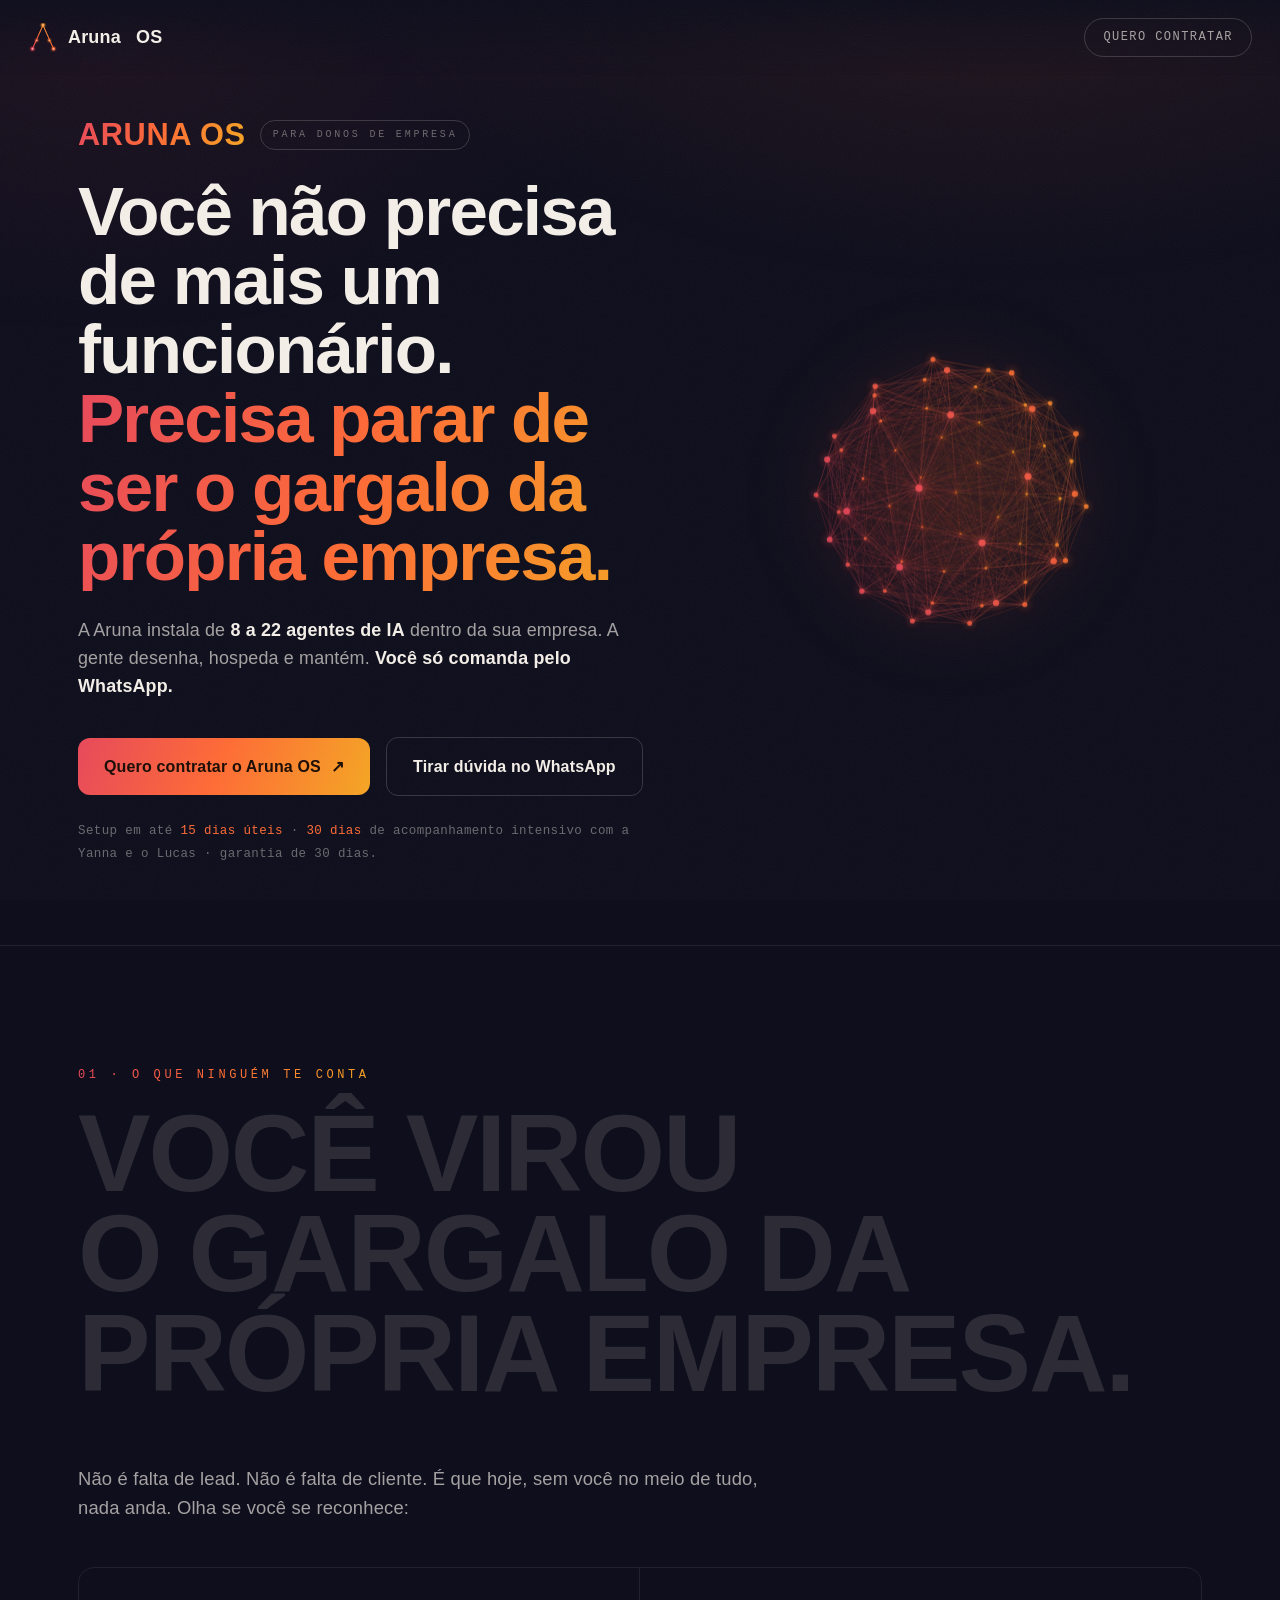
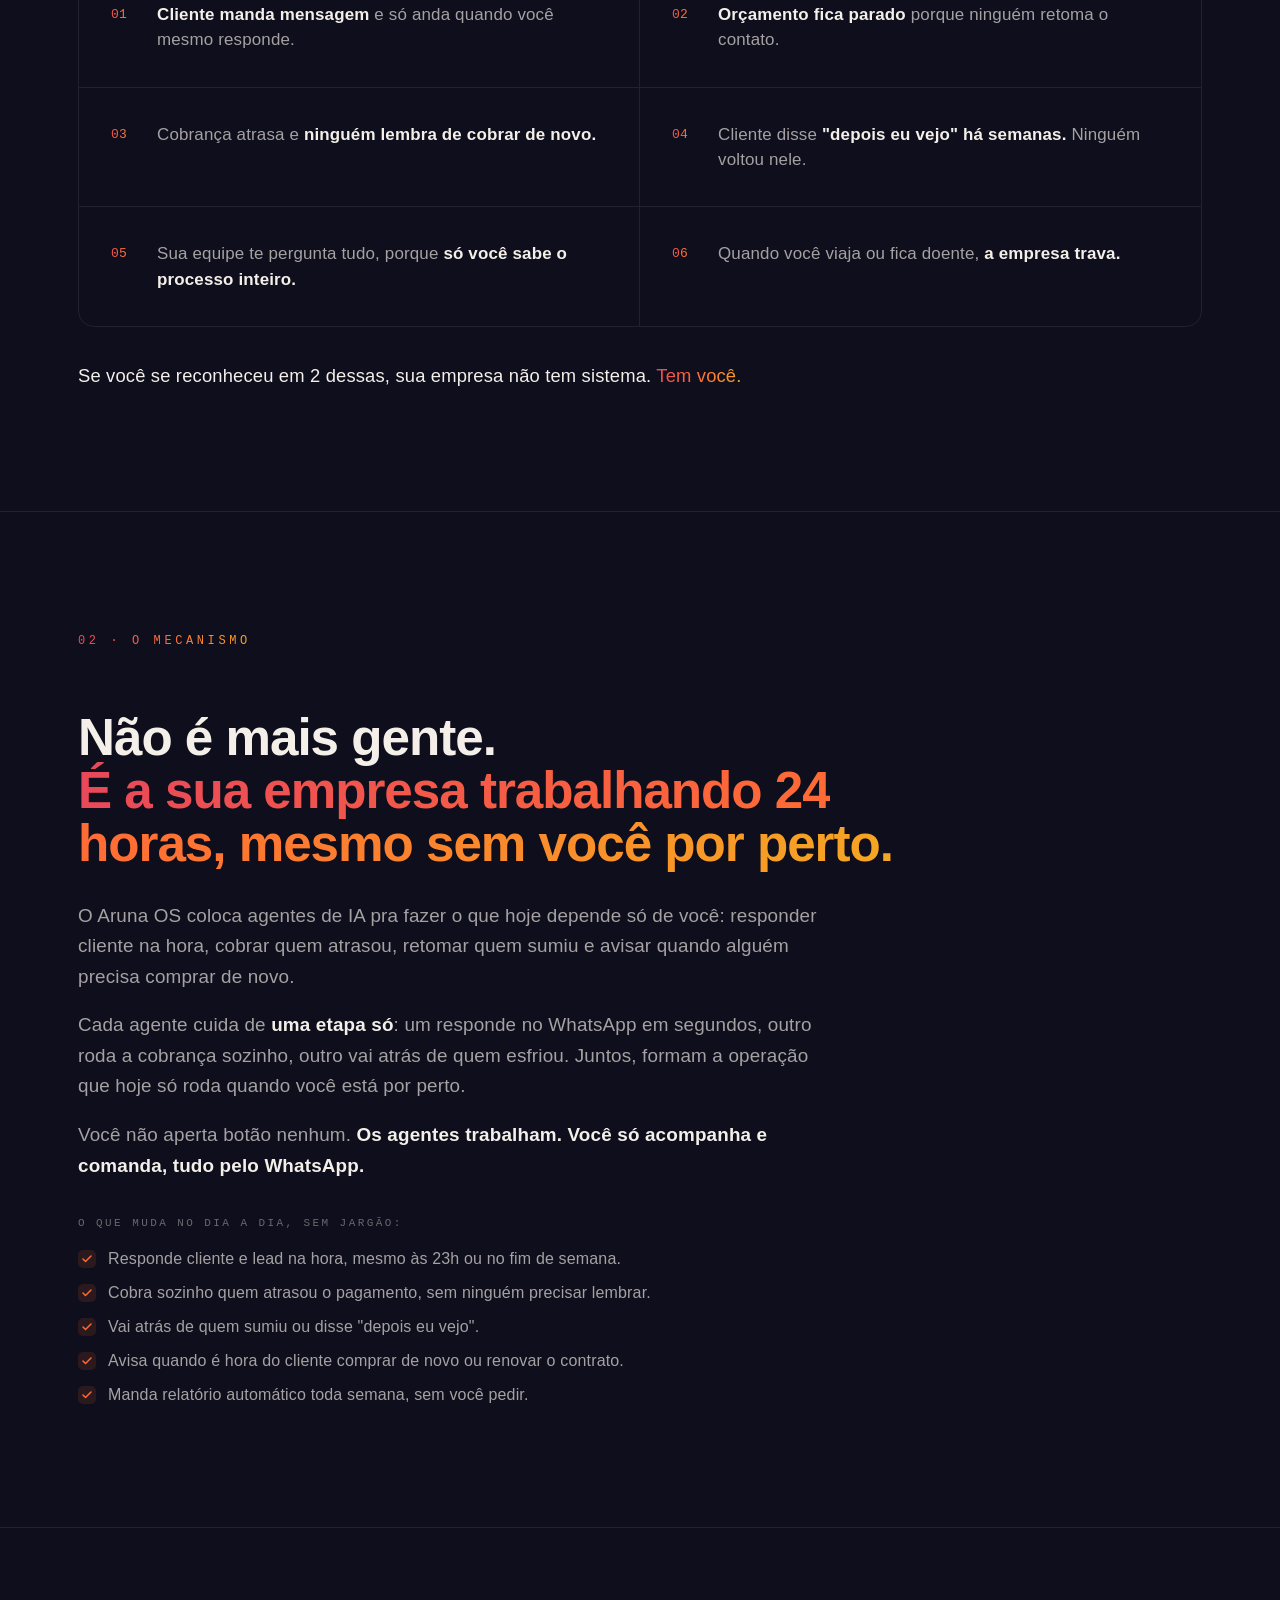
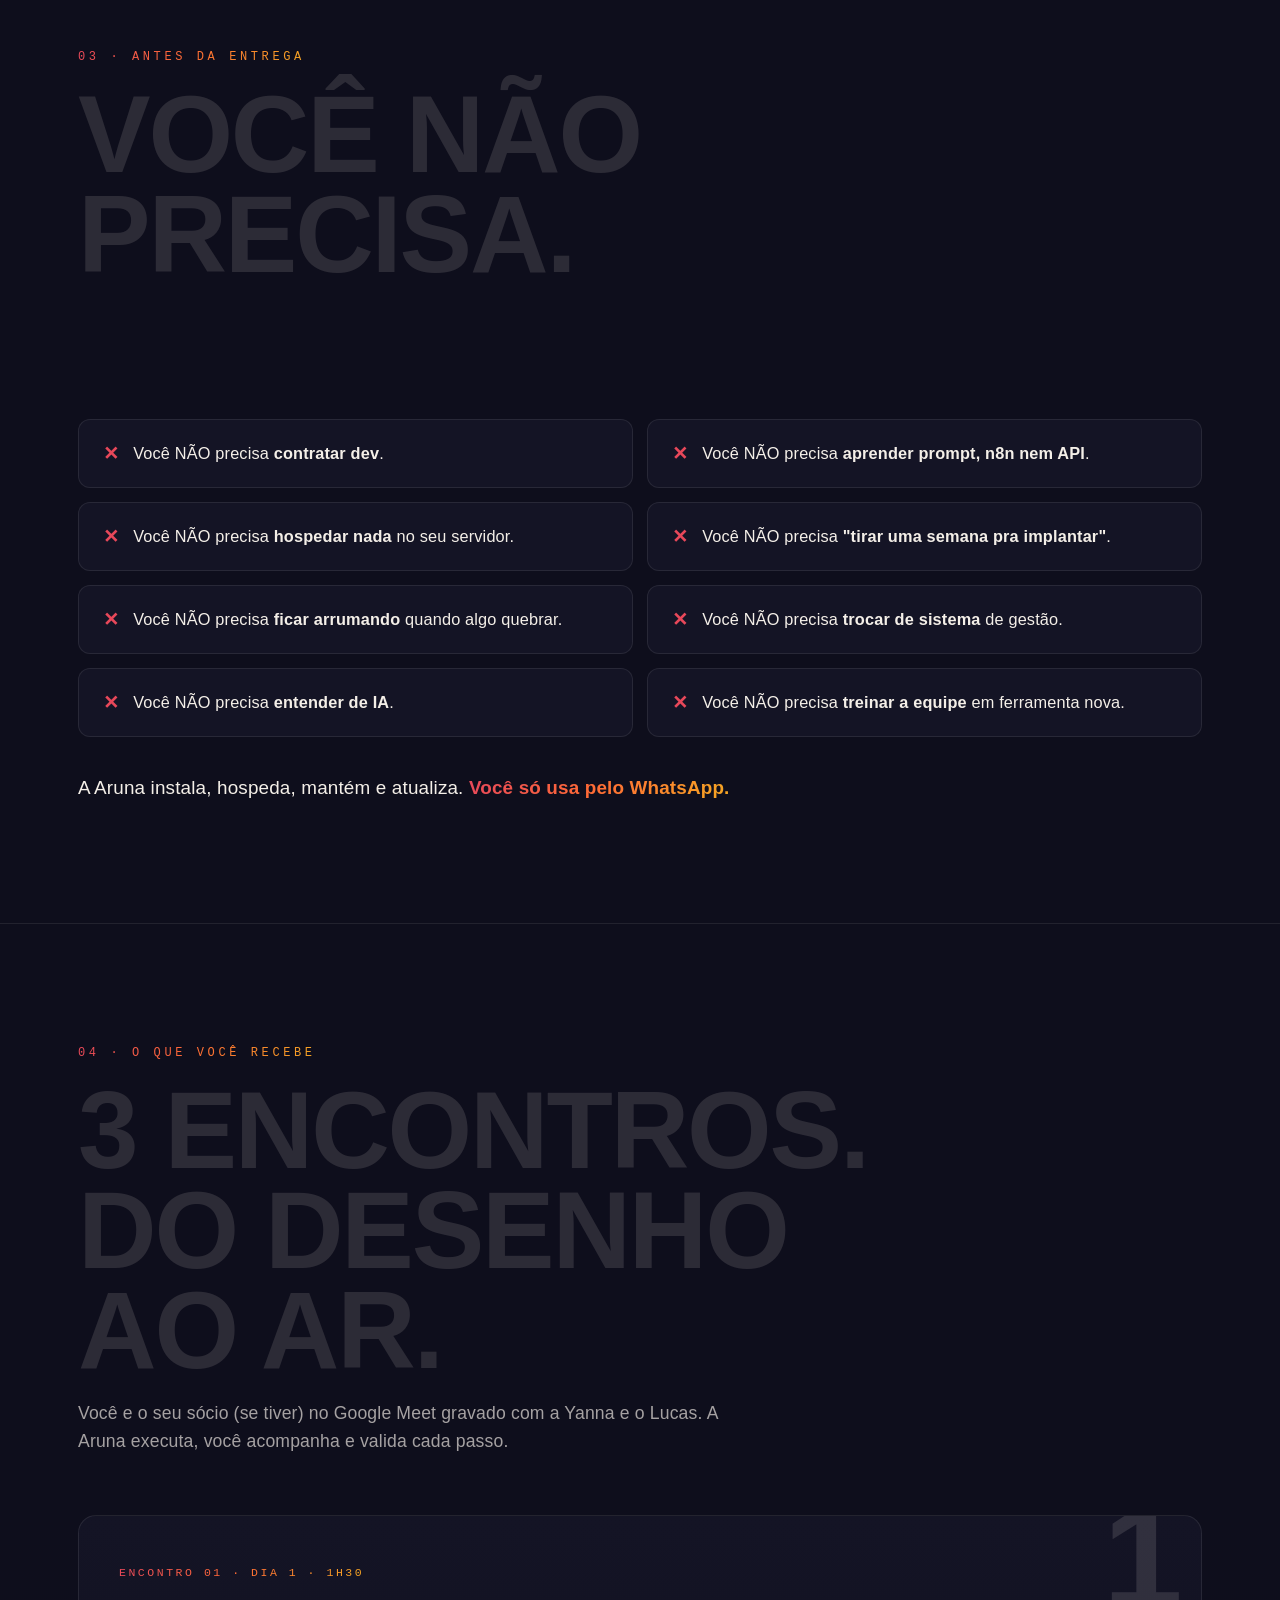
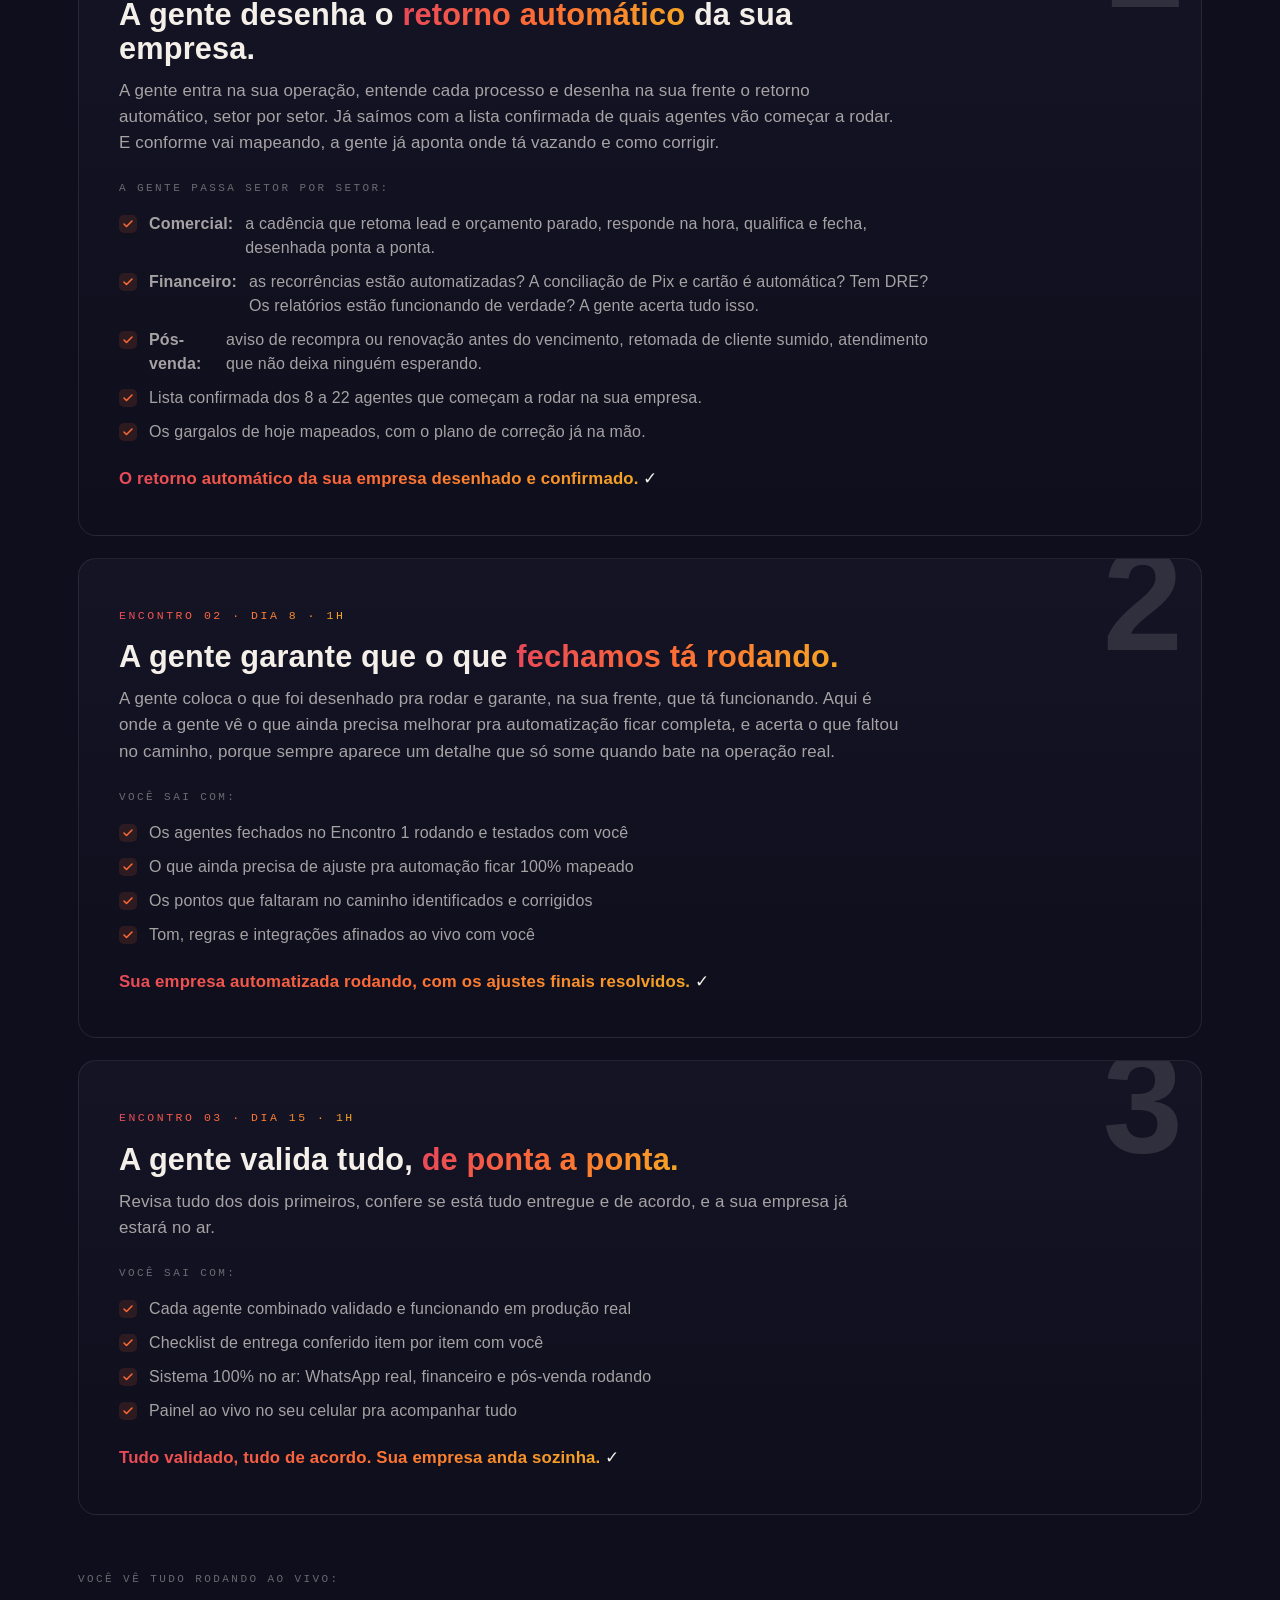
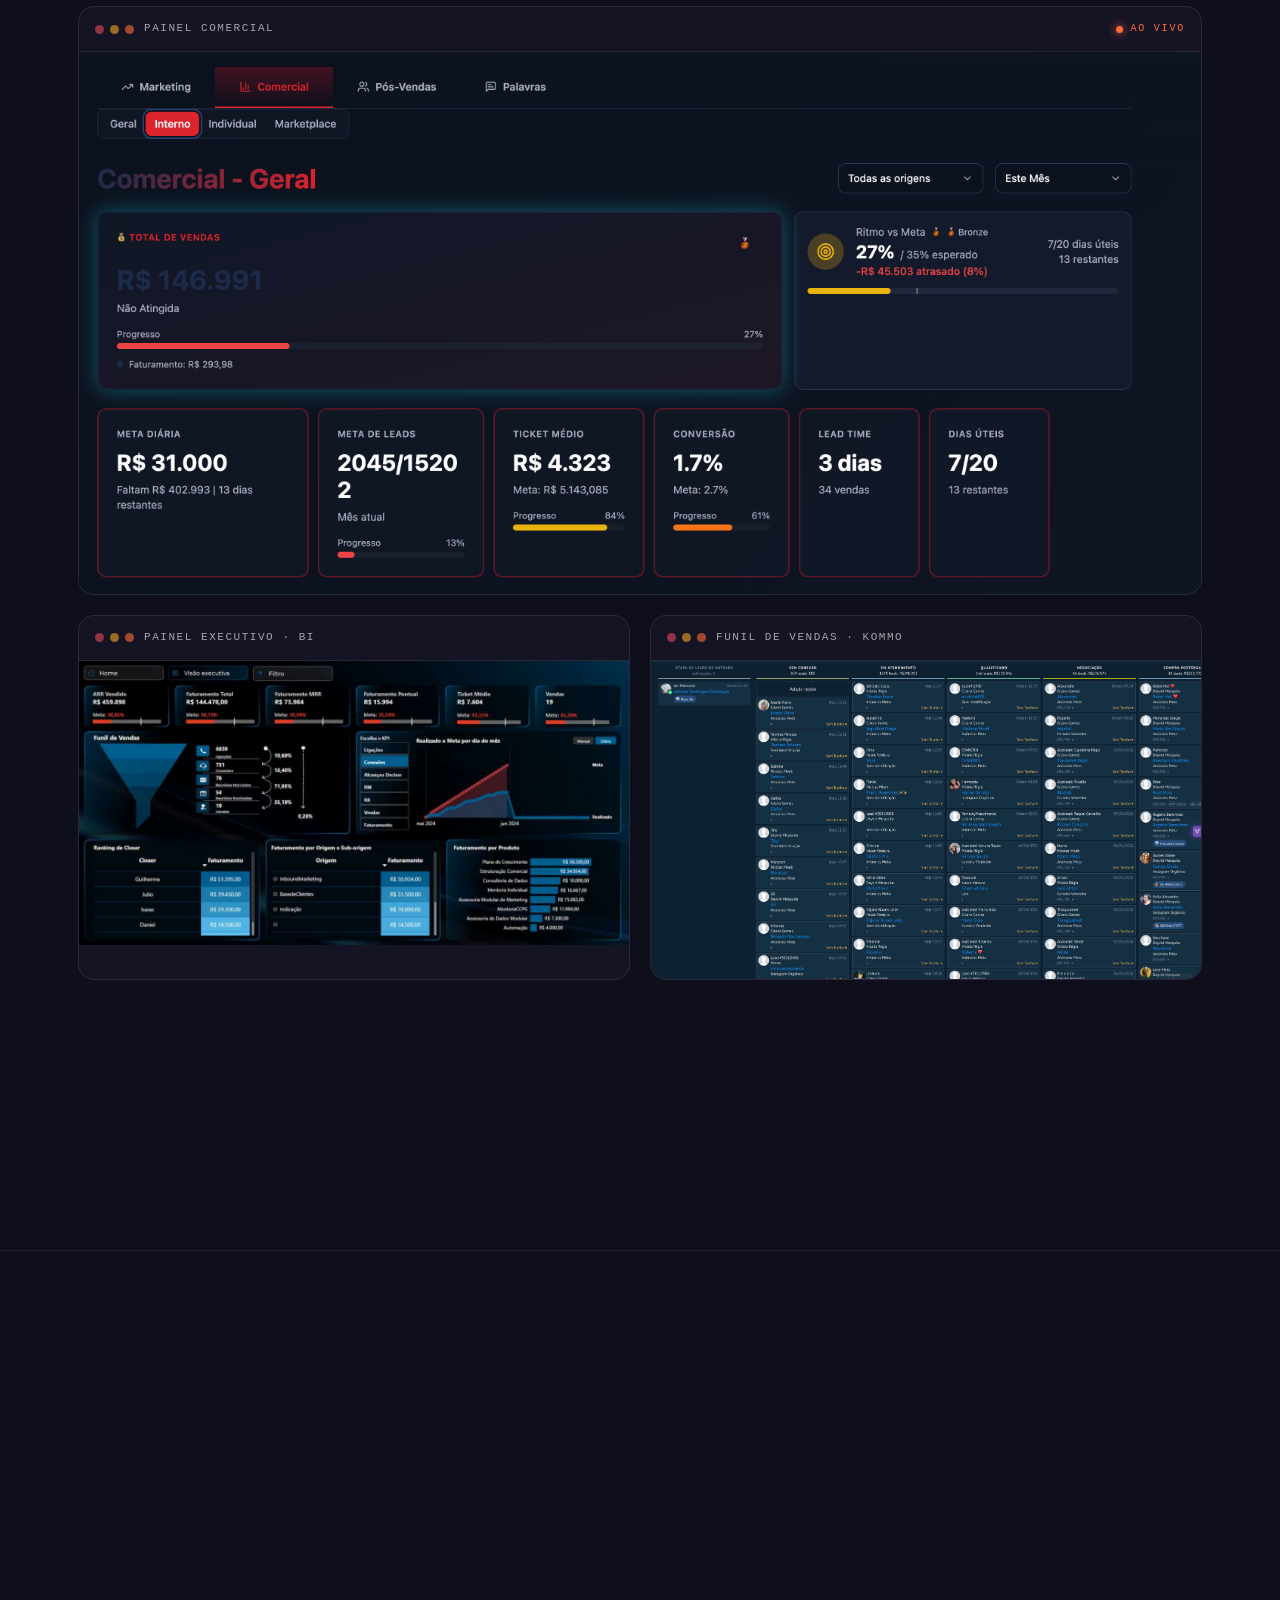
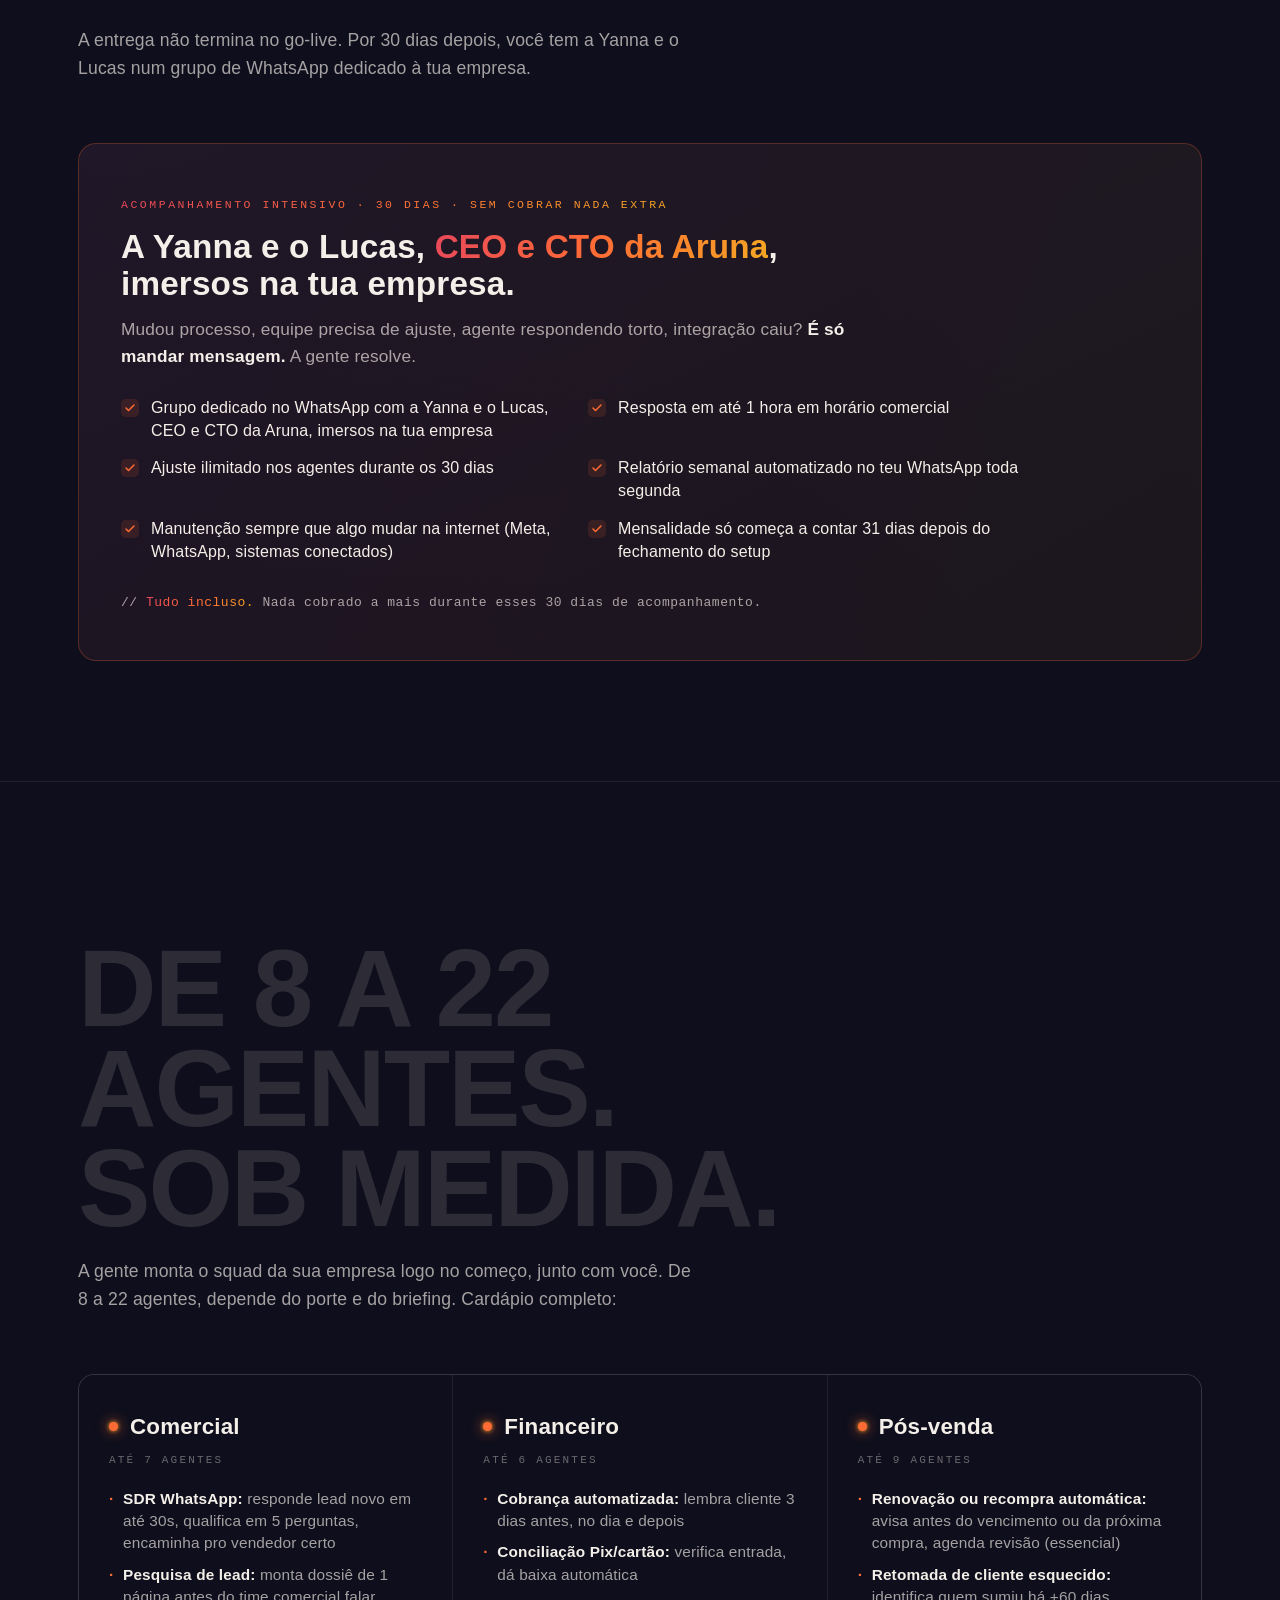
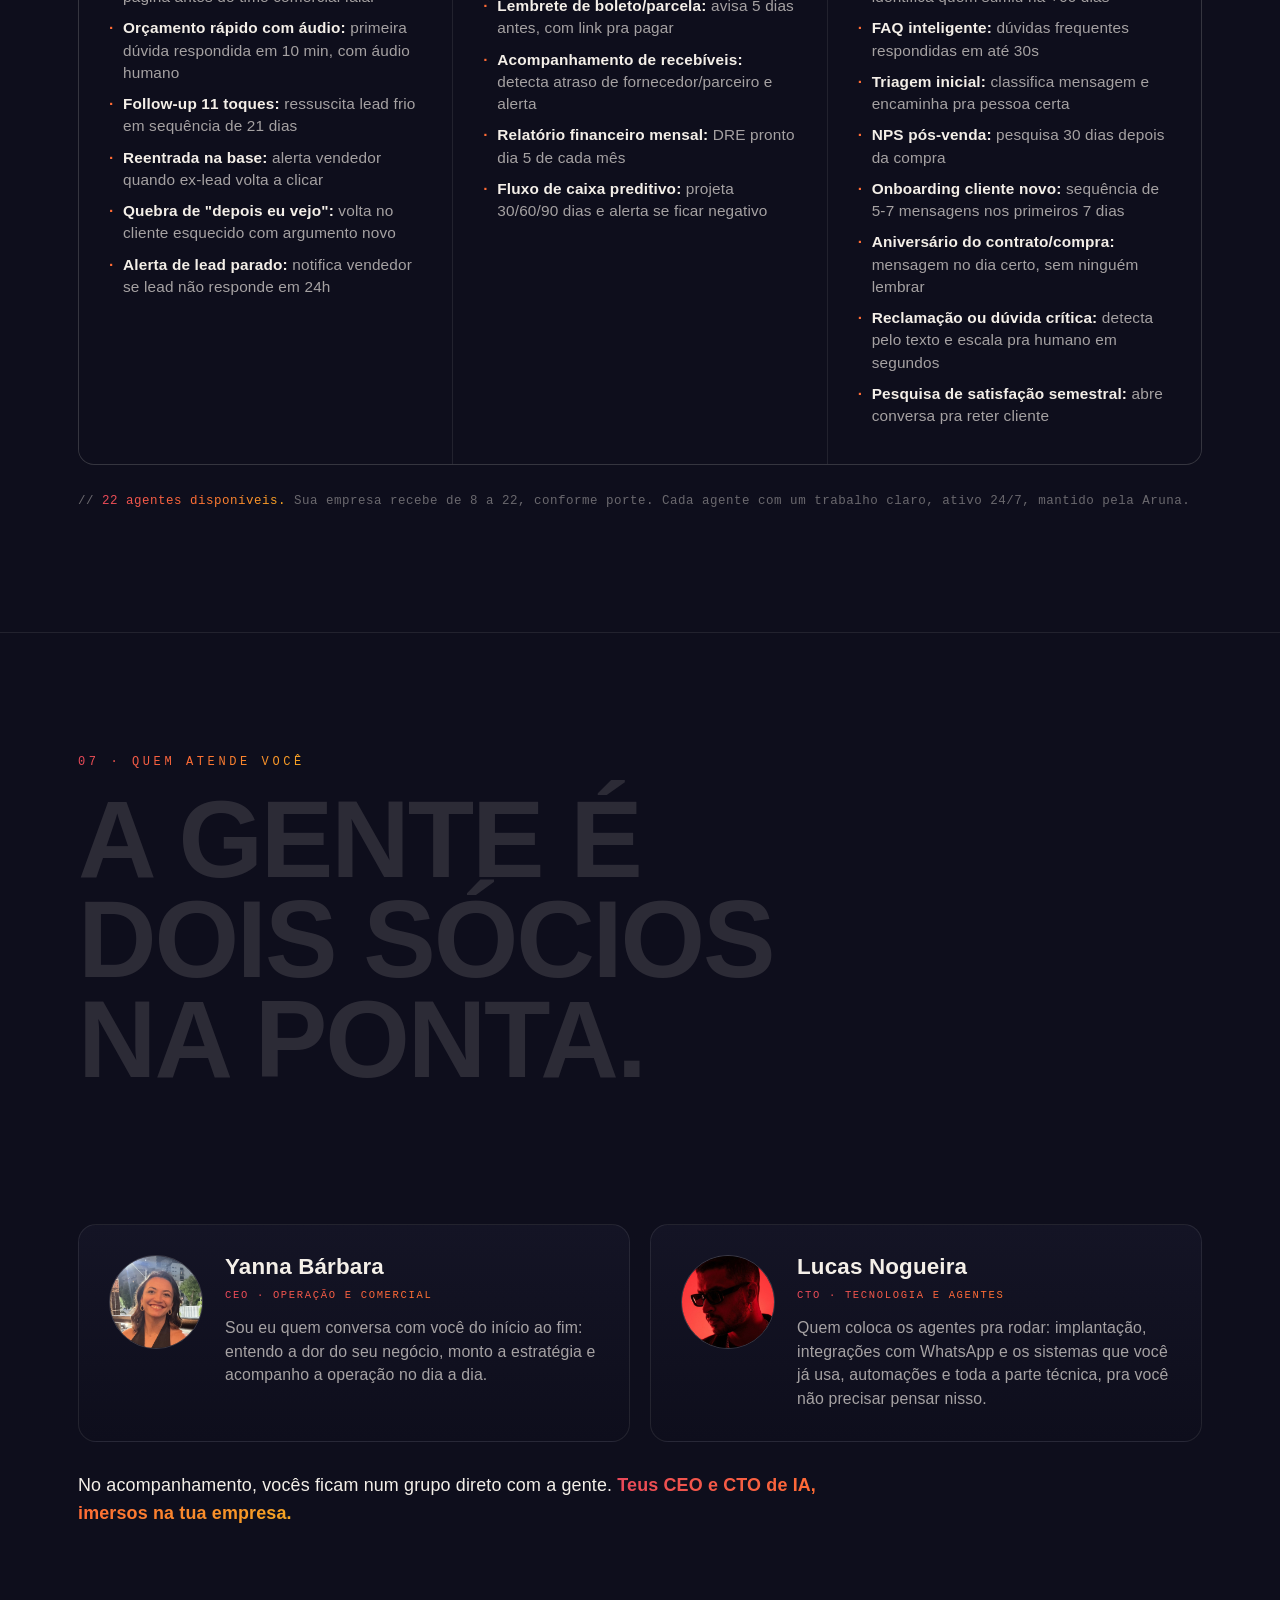
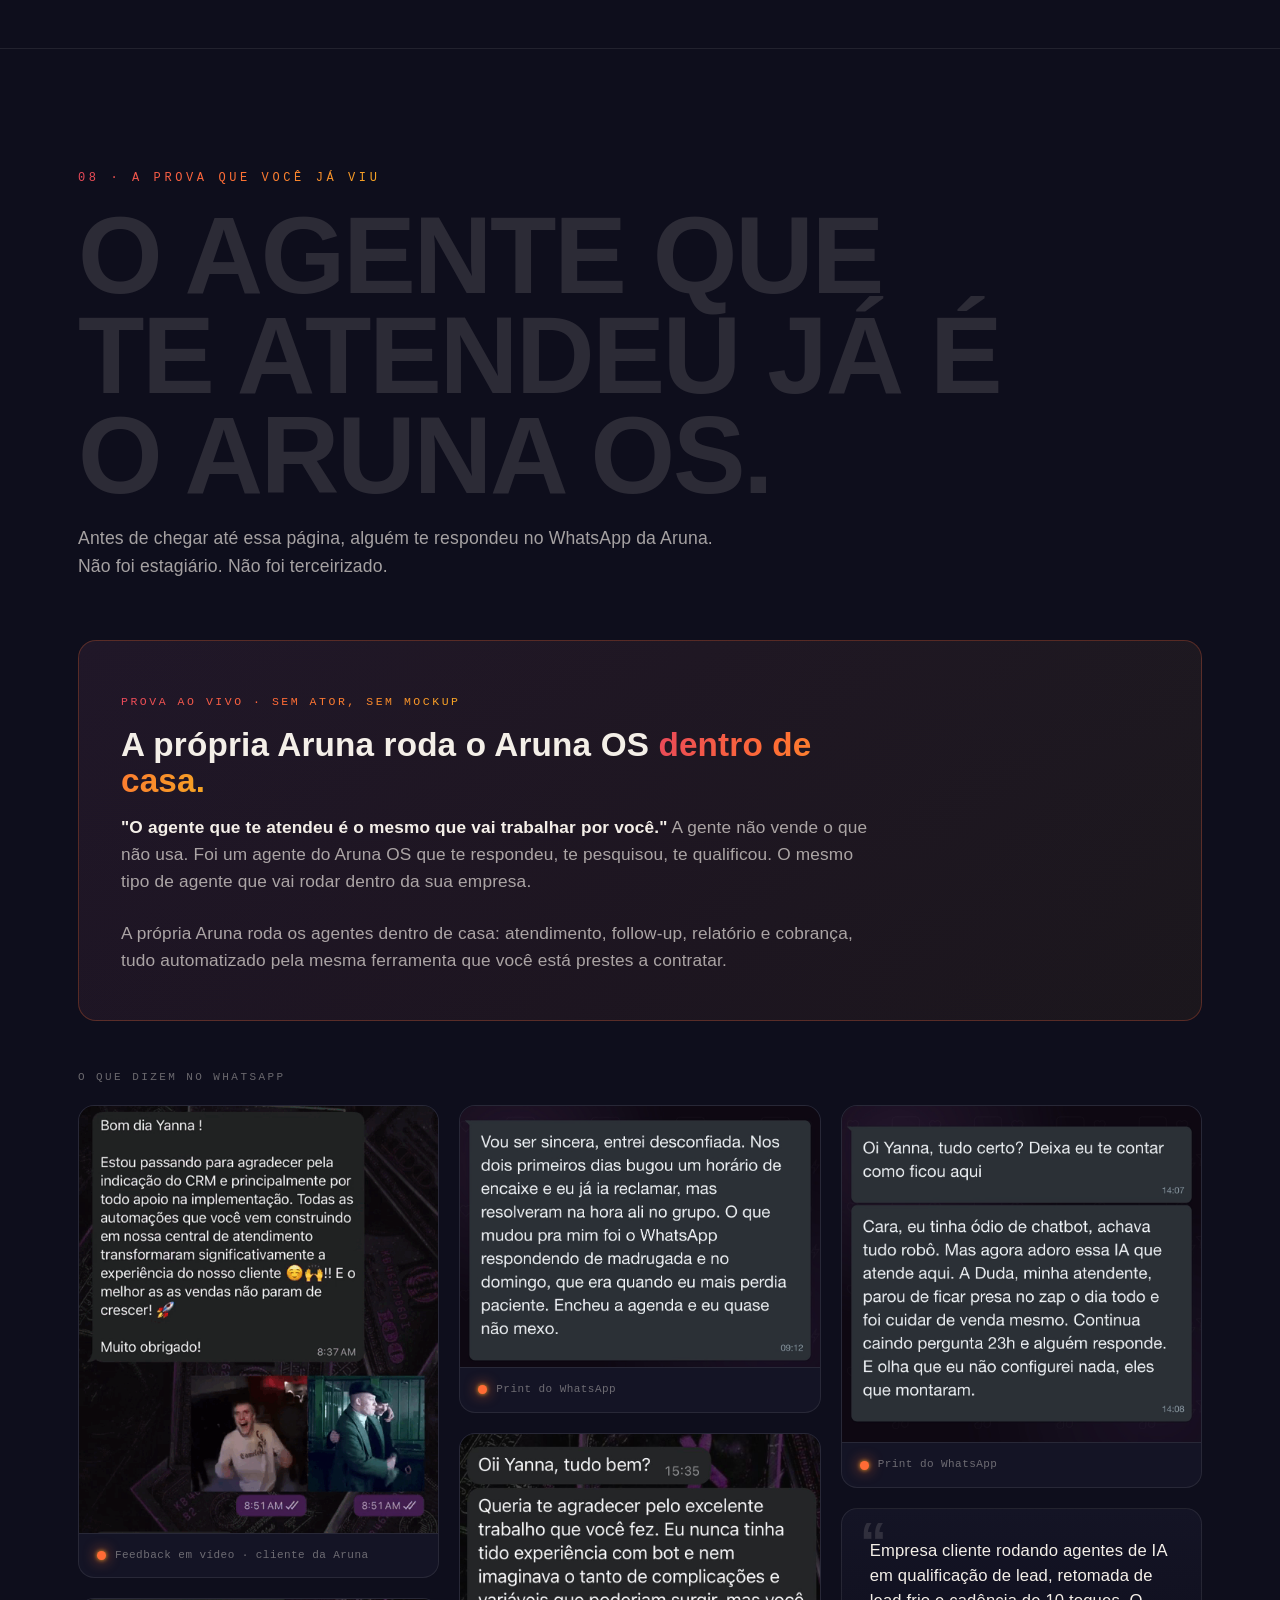
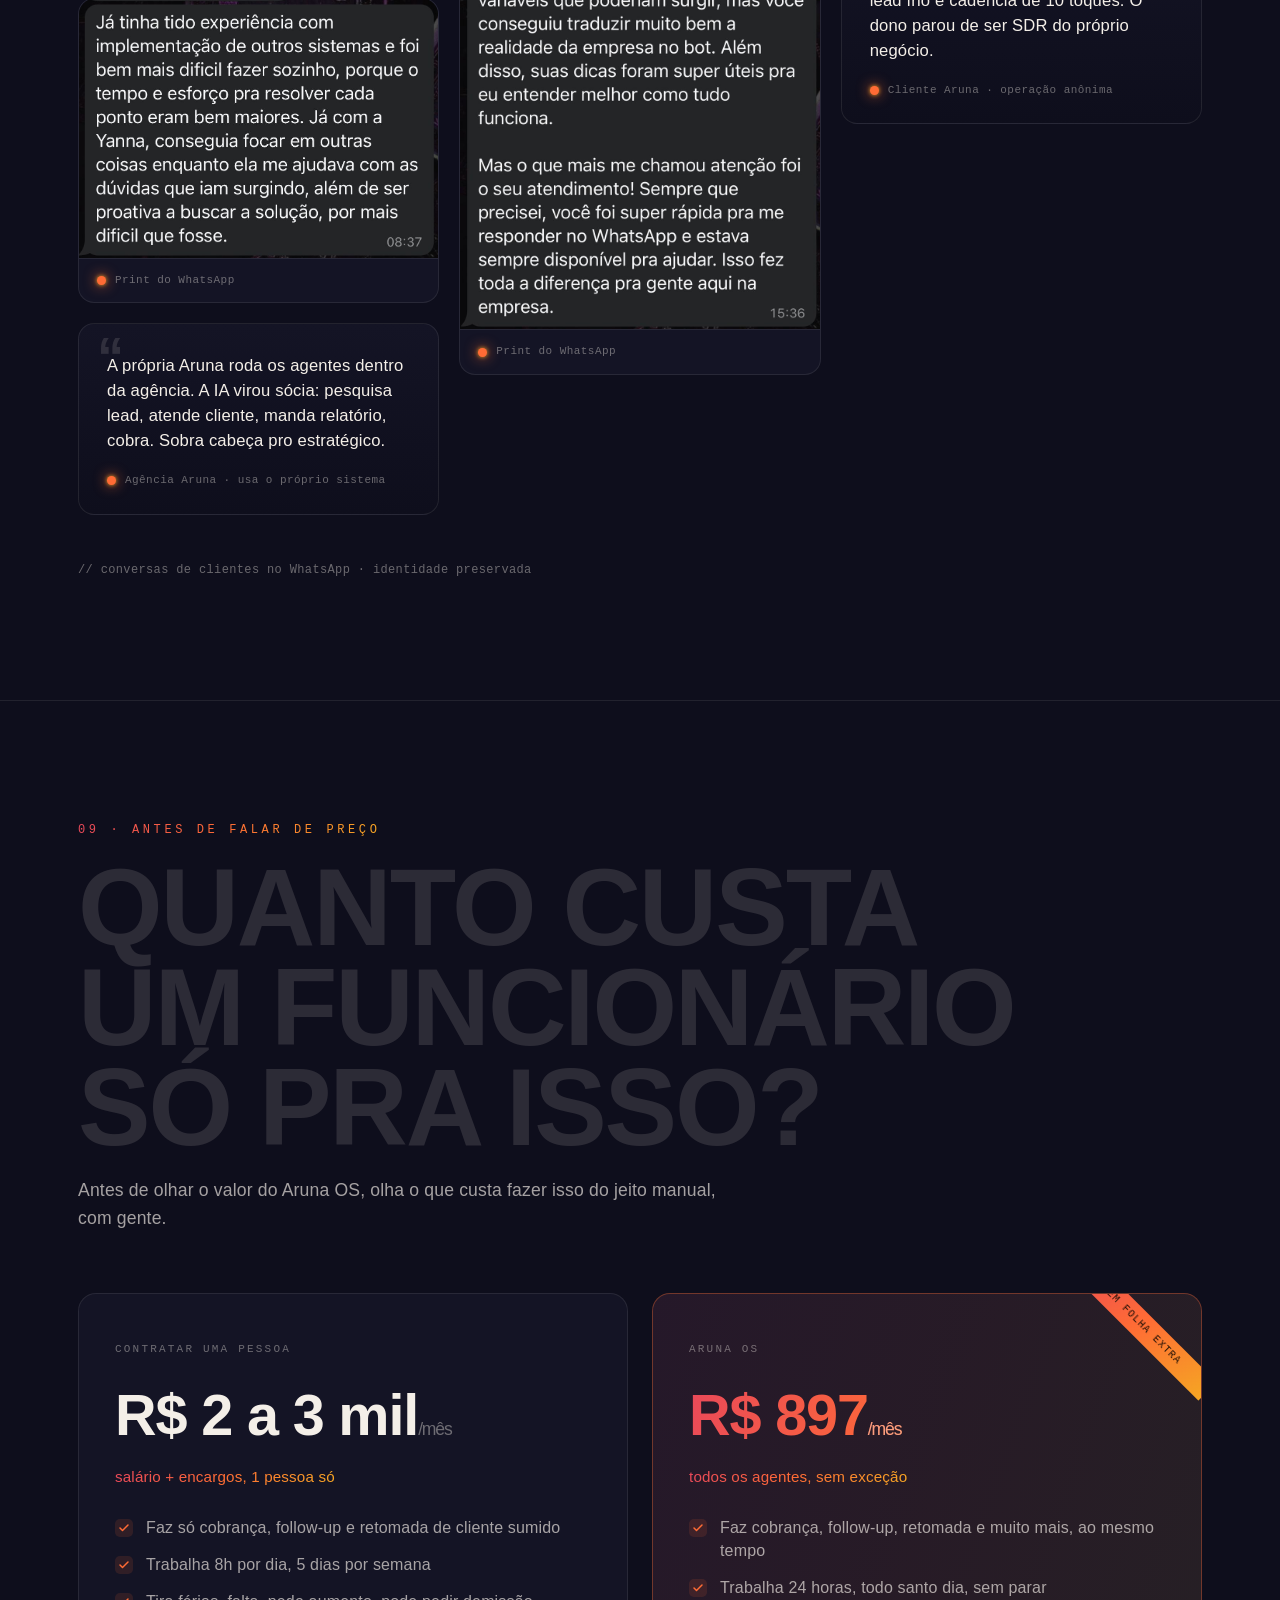
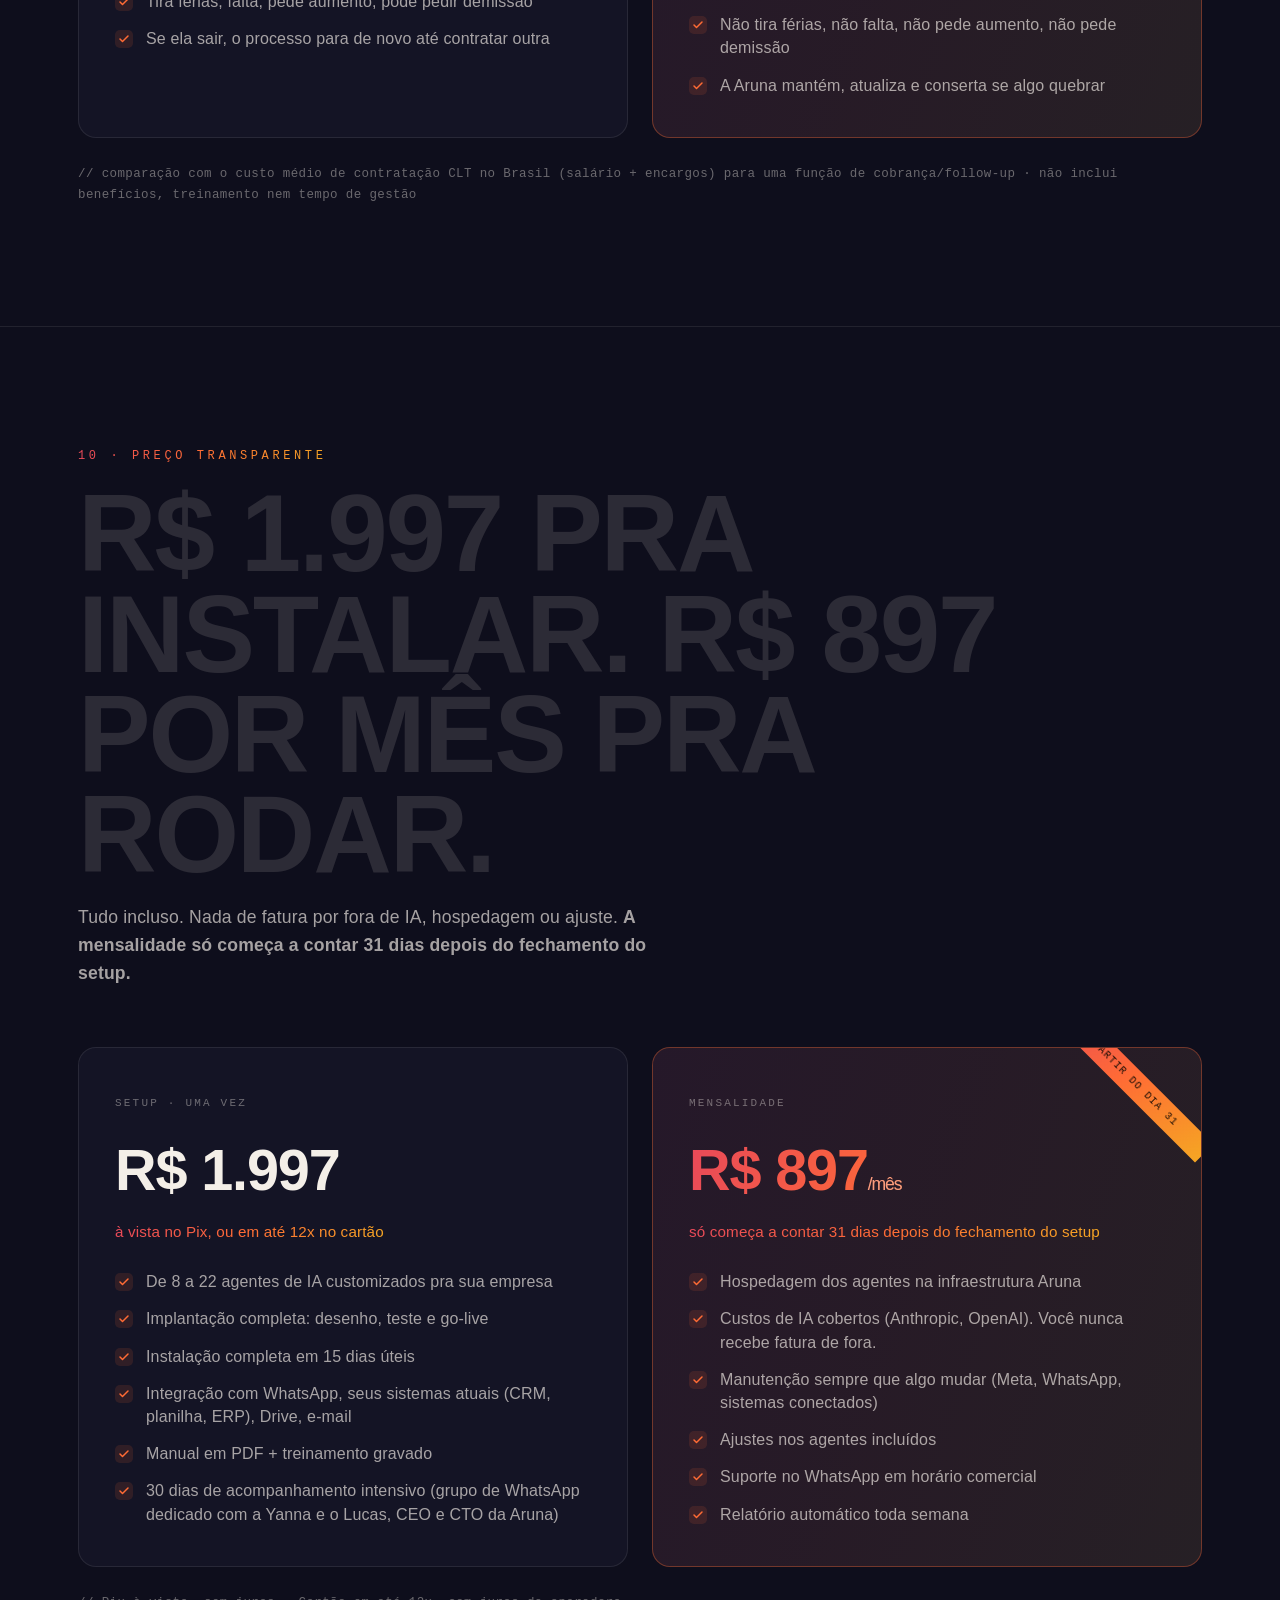
==== commit d14d1769: "Adiciona 2 depoimentos (prints WhatsApp) ao grid de prova Marina (feedback3) e Rafael (feedback4) no" ====
--- a/index.html
+++ b/index.html
@@ -639,7 +639,7 @@
       <p class="lede" style="margin-bottom:0">A própria Aruna roda os agentes dentro de casa: atendimento, follow-up, relatório e cobrança, tudo automatizado pela mesma ferramenta que você está prestes a contratar.</p>
     </div>
 
-    <p class="feed-label reveal" style="margin-top:48px">Feedback real, sem retoque</p>
+    <p class="feed-label reveal" style="margin-top:48px">O que dizem no WhatsApp</p>
     <div class="say-grid reveal d1">
       <figure class="say media">
         <img src="assets/feedback-video.gif" alt="Vídeo de feedback de cliente da Aruna" loading="lazy">
@@ -647,22 +647,30 @@
       </figure>
       <figure class="say media">
         <img src="assets/feedback1.jpg" alt="Print de WhatsApp: cliente conta que com a Yanna conseguiu focar no que importa" loading="lazy">
-        <figcaption><span class="node"></span> Print real do WhatsApp</figcaption>
+        <figcaption><span class="node"></span> Print do WhatsApp</figcaption>
       </figure>
       <figure class="say quote">
         <blockquote>A própria Aruna roda os agentes dentro da agência. A IA virou sócia: pesquisa lead, atende cliente, manda relatório, cobra. Sobra cabeça pro estratégico.</blockquote>
         <figcaption><span class="node"></span> Agência Aruna · usa o próprio sistema</figcaption>
       </figure>
       <figure class="say media">
+        <img src="assets/feedback3.jpg" alt="Print de WhatsApp: cliente conta que a agenda encheu com o atendimento automático de madrugada e fim de semana" loading="lazy">
+        <figcaption><span class="node"></span> Print do WhatsApp</figcaption>
+      </figure>
+      <figure class="say media">
         <img src="assets/feedback2.jpg" alt="Print de WhatsApp: cliente agradece a implementação e o atendimento rápido" loading="lazy">
-        <figcaption><span class="node"></span> Print real do WhatsApp</figcaption>
+        <figcaption><span class="node"></span> Print do WhatsApp</figcaption>
+      </figure>
+      <figure class="say media">
+        <img src="assets/feedback4.jpg" alt="Print de WhatsApp: cliente conta que a atendente saiu do WhatsApp o dia todo e a IA responde até 23h" loading="lazy">
+        <figcaption><span class="node"></span> Print do WhatsApp</figcaption>
       </figure>
       <figure class="say quote">
         <blockquote>Empresa cliente rodando agentes de IA em qualificação de lead, retomada de lead frio e cadência de 10 toques. O dono parou de ser SDR do próprio negócio.</blockquote>
         <figcaption><span class="node"></span> Cliente Aruna · operação anônima</figcaption>
       </figure>
     </div>
-    <p class="deliver-note reveal" style="margin-top:26px">// feedbacks reais de clientes · vídeo e prints sem edição · identidade preservada</p>
+    <p class="deliver-note reveal" style="margin-top:26px">// conversas de clientes no WhatsApp · identidade preservada</p>
   </div>
 </section>
 
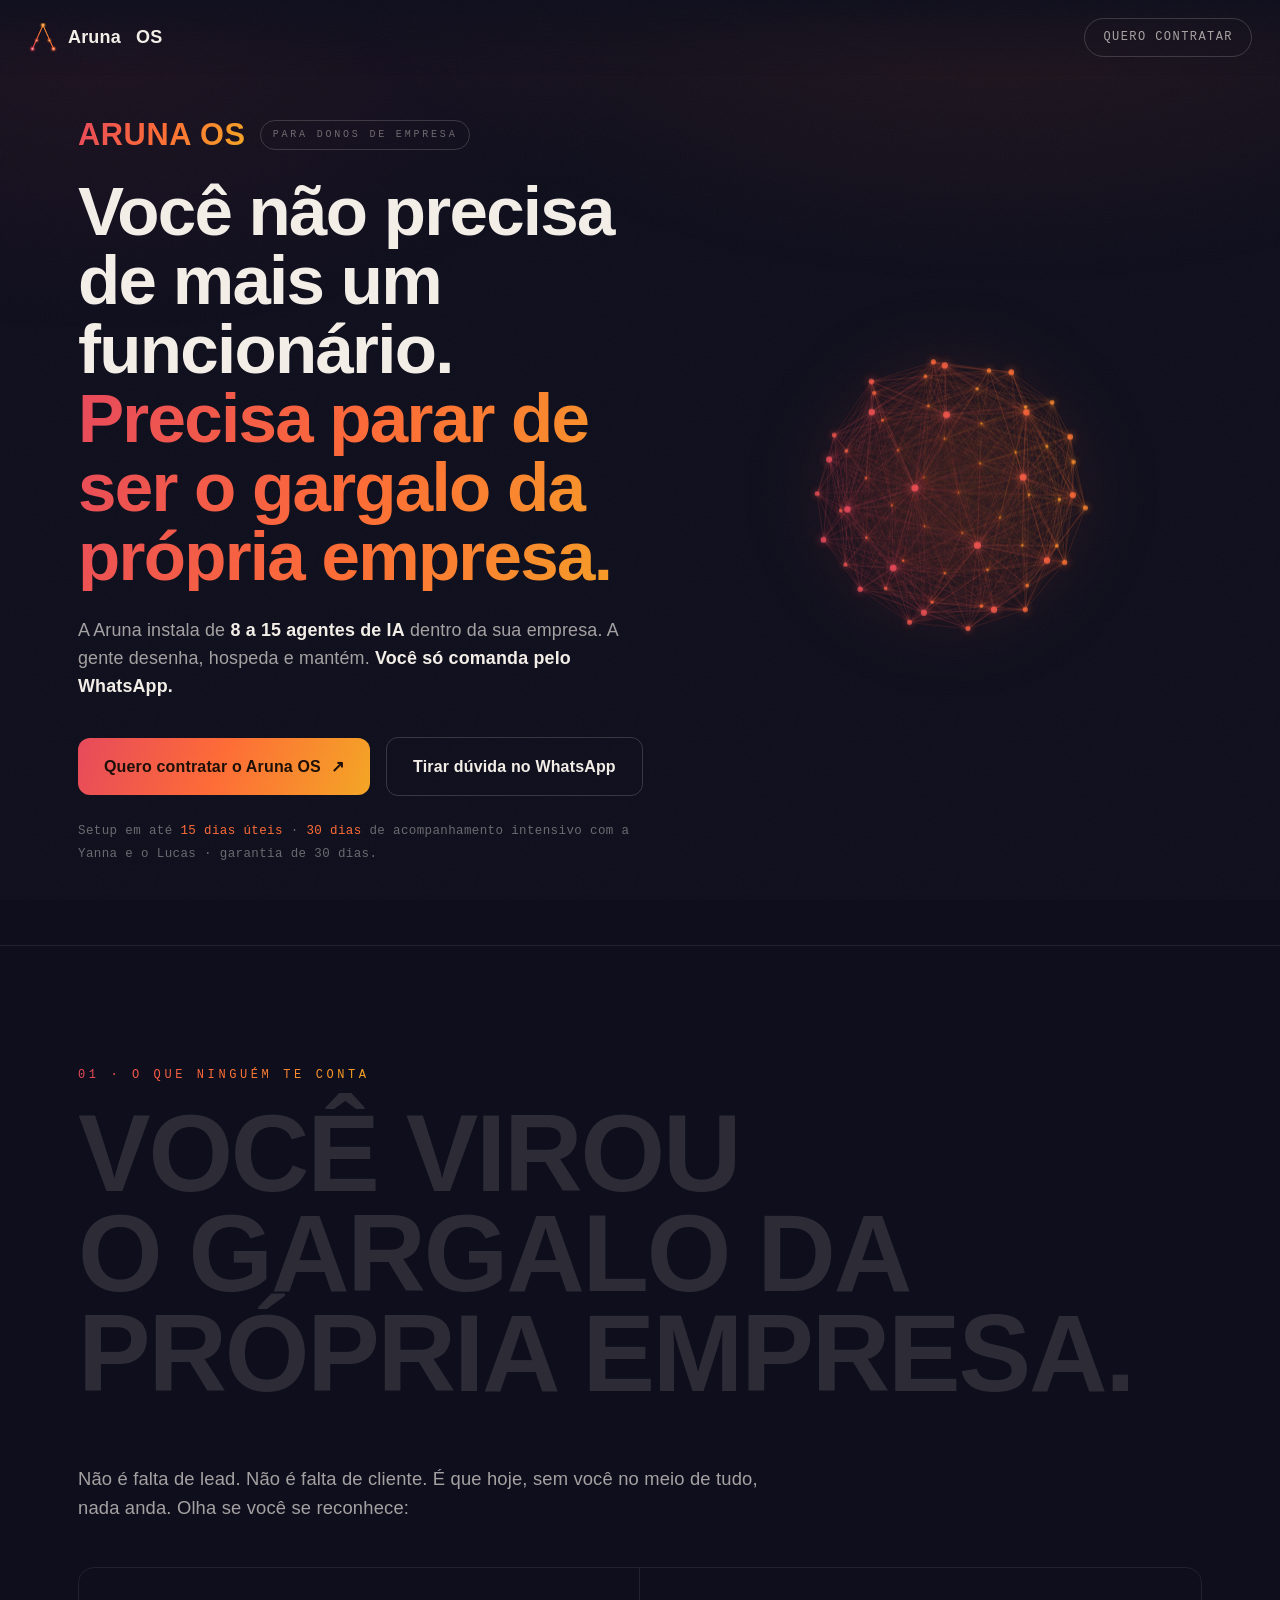
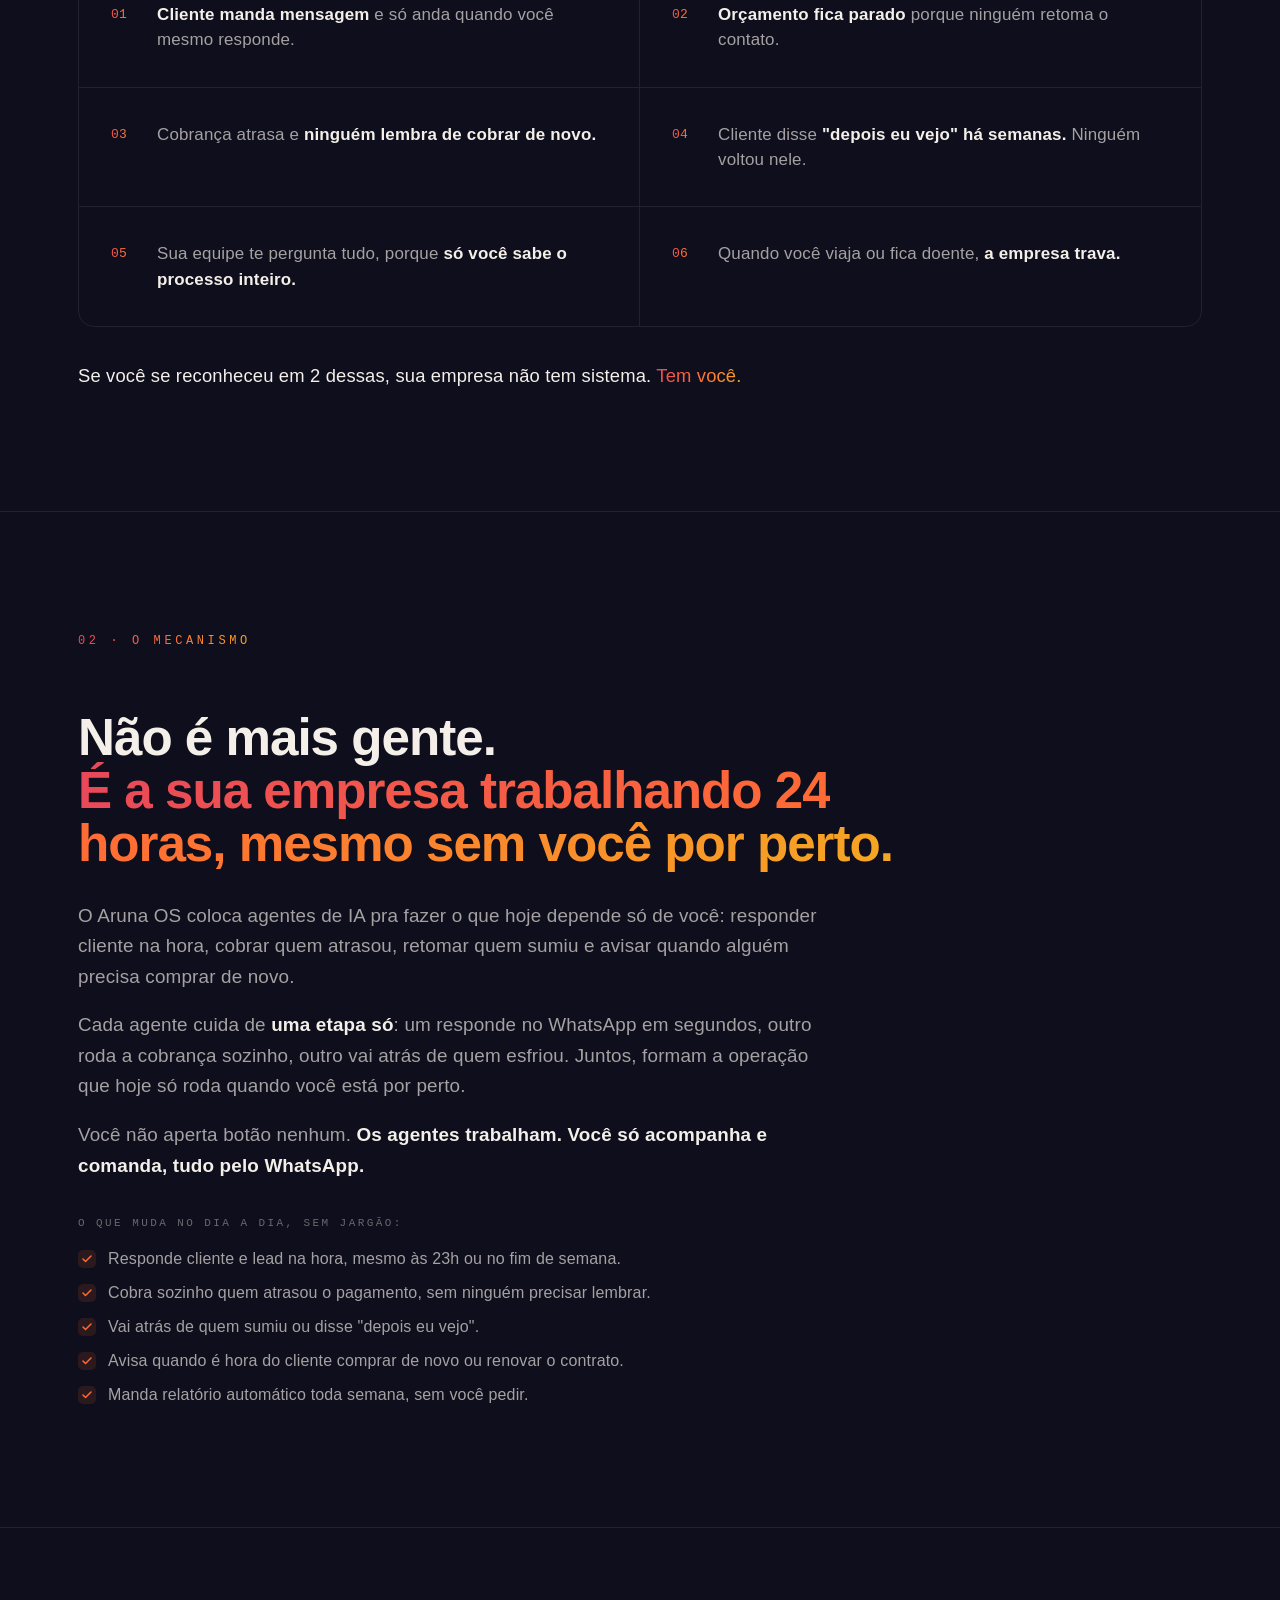
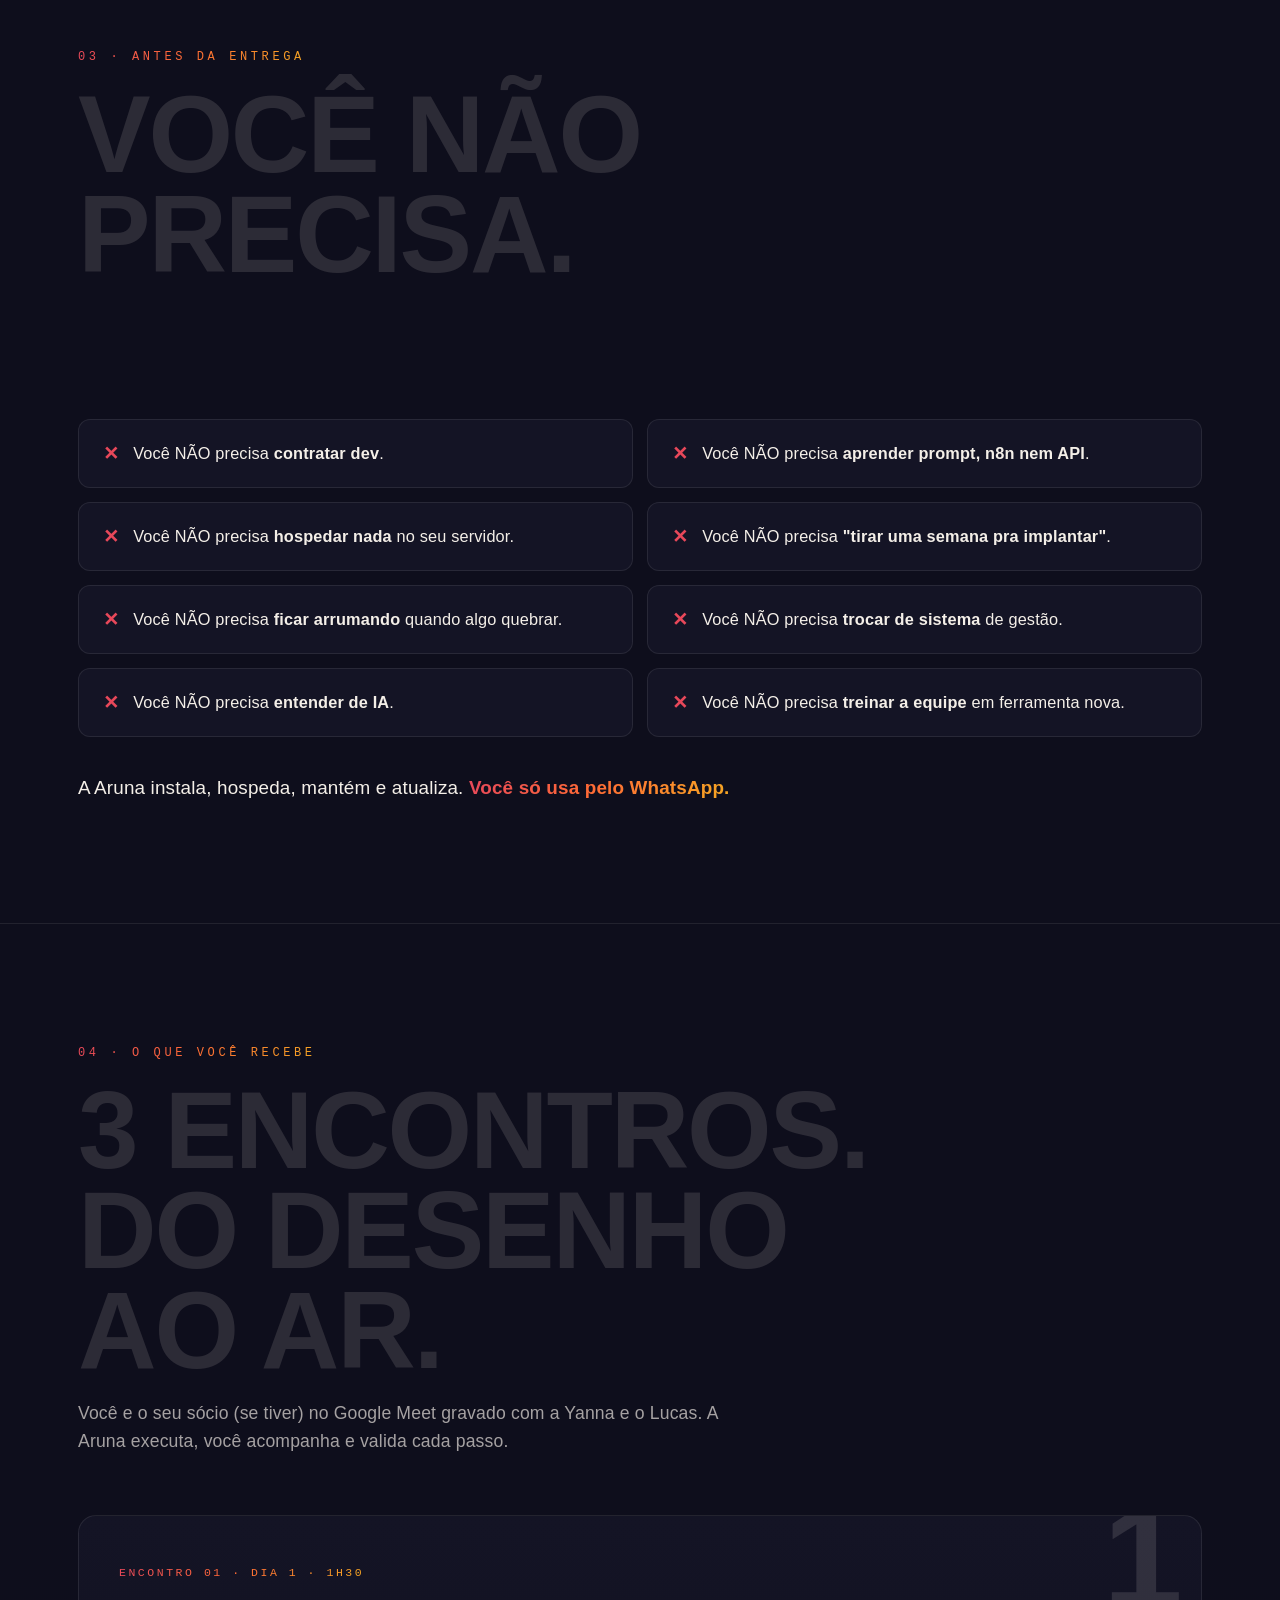
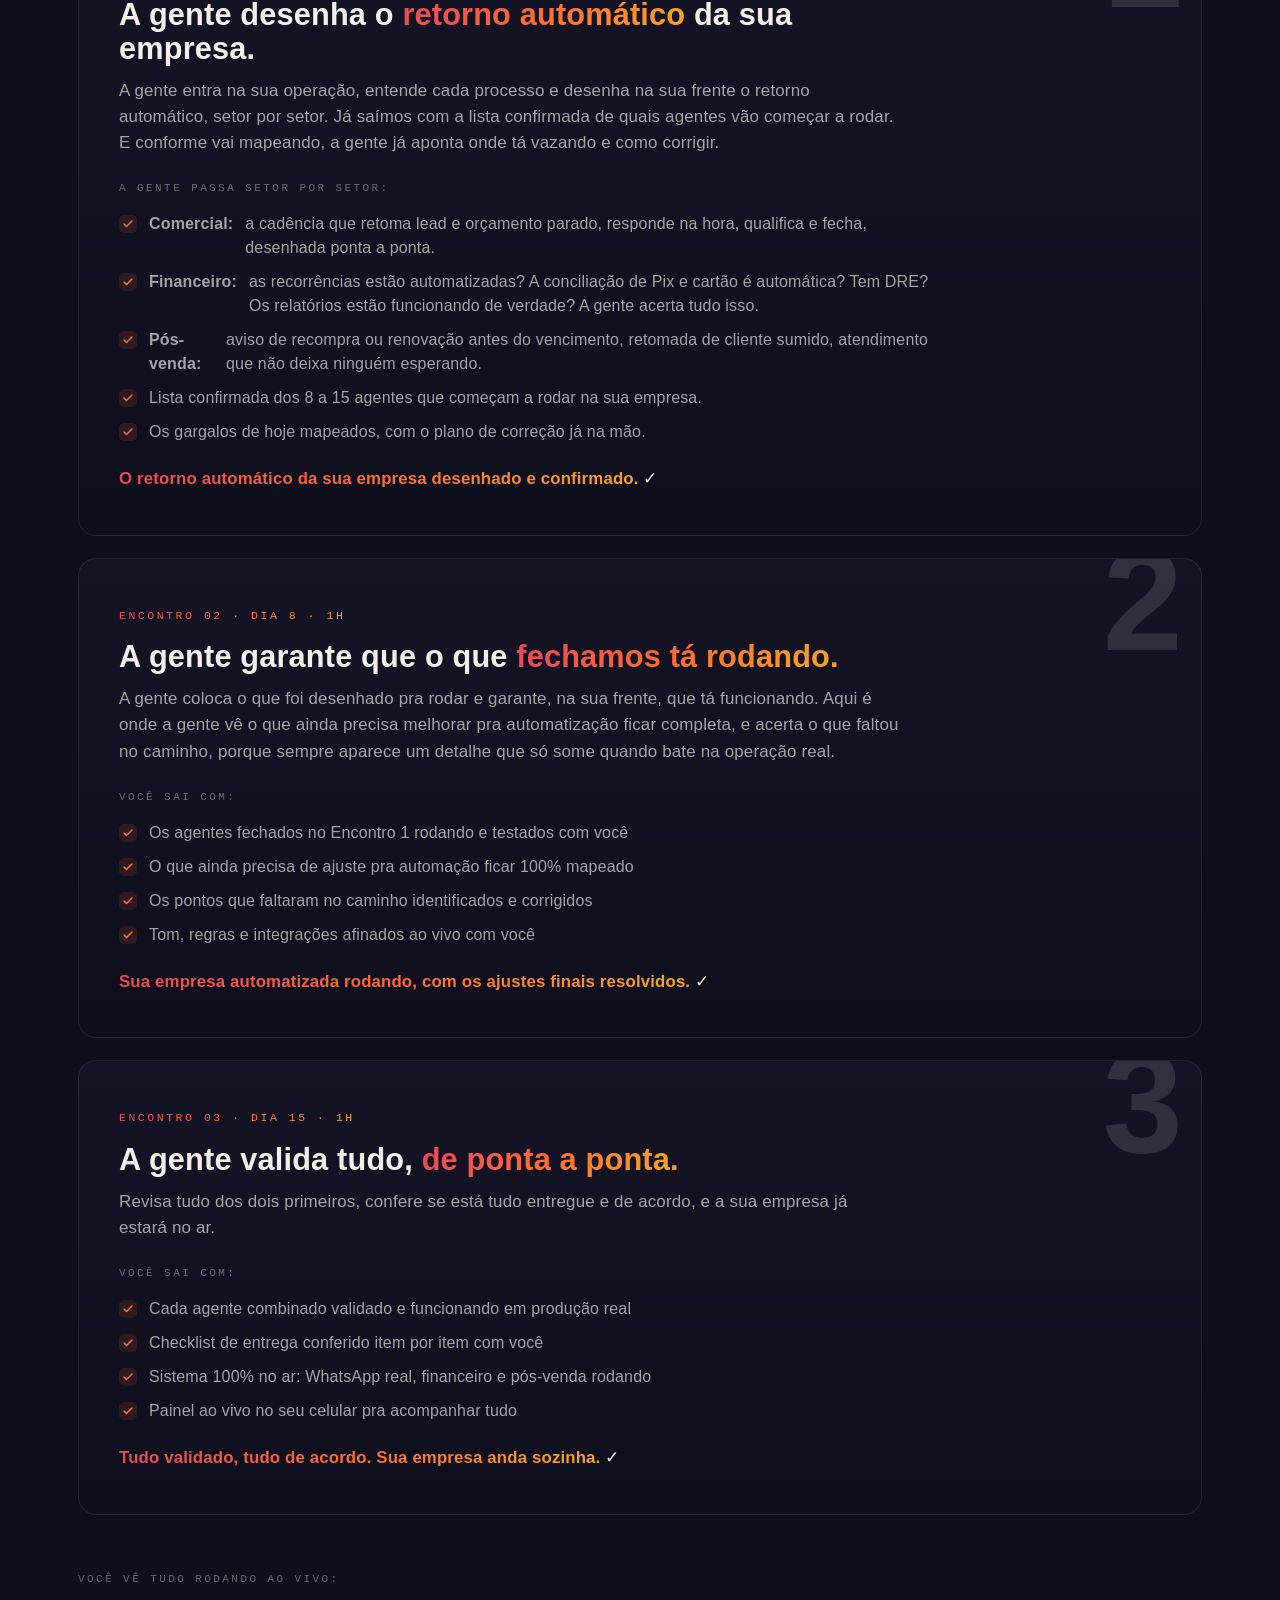
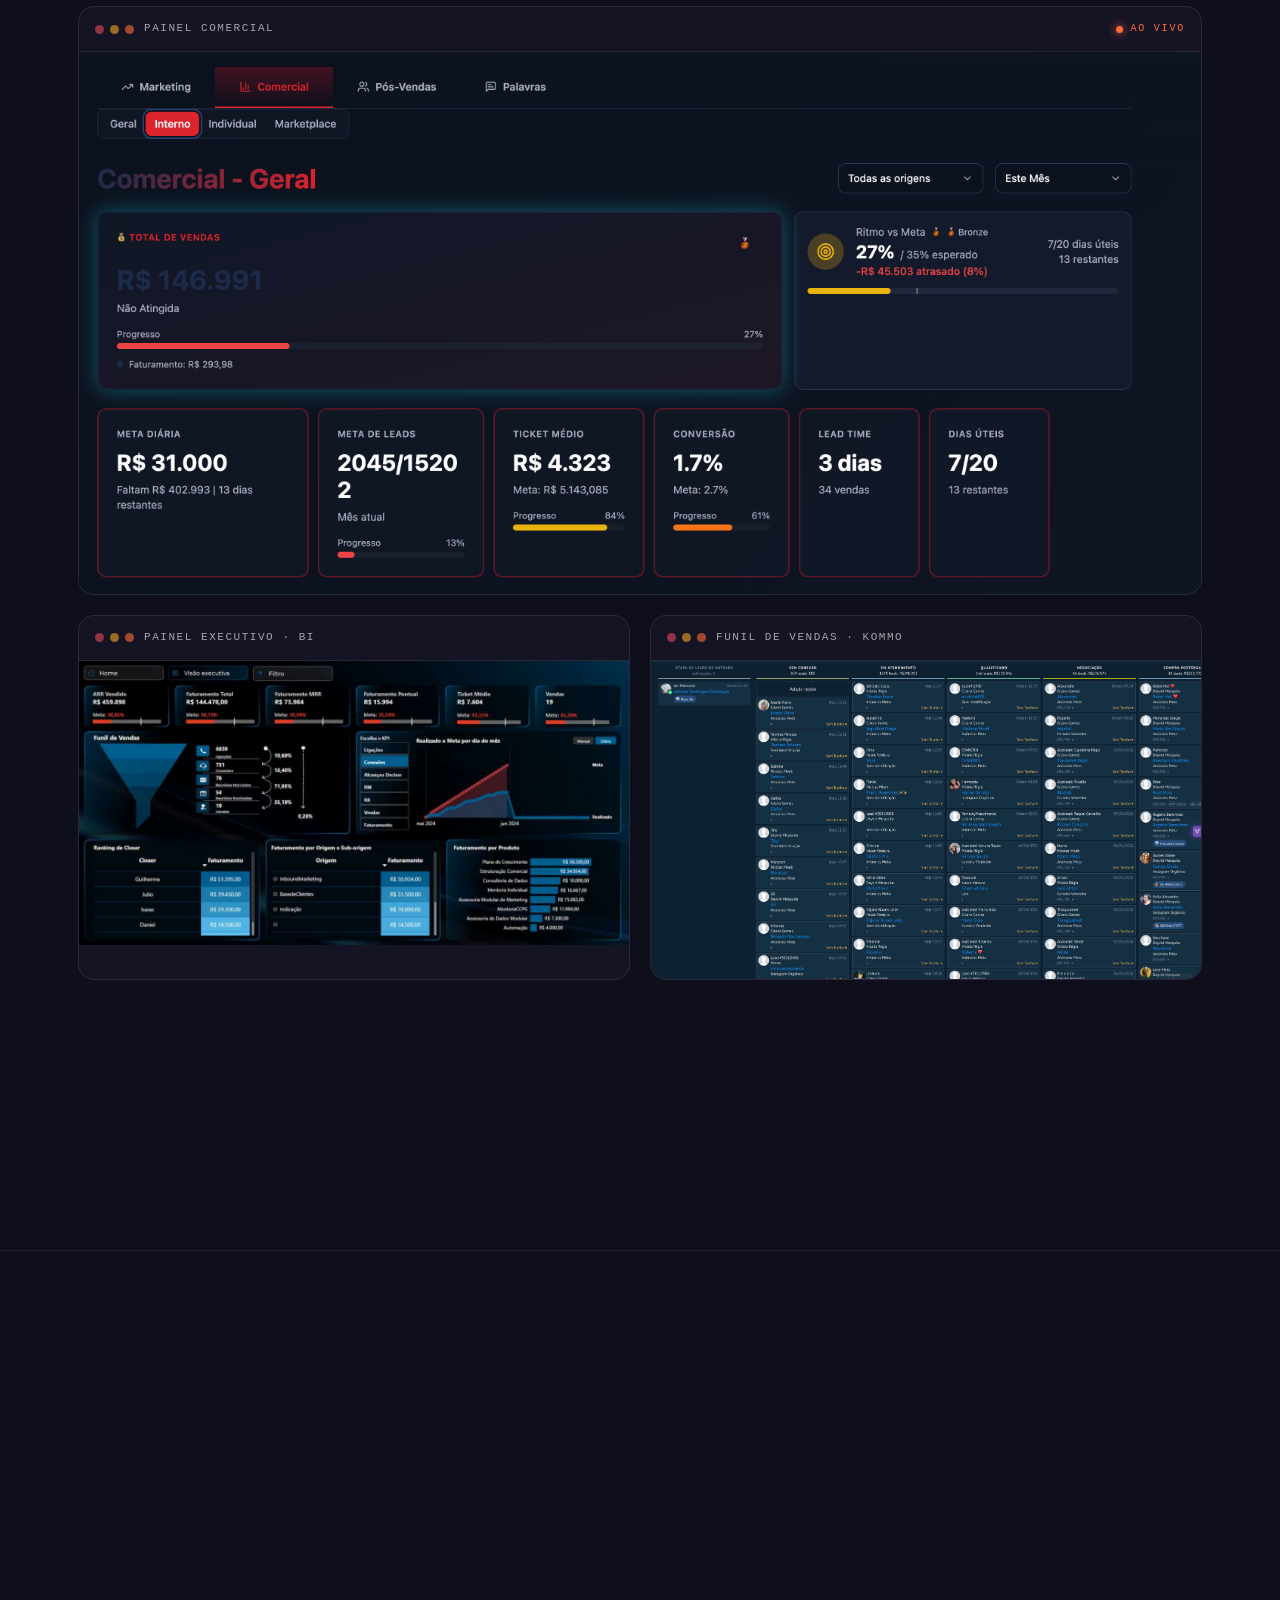
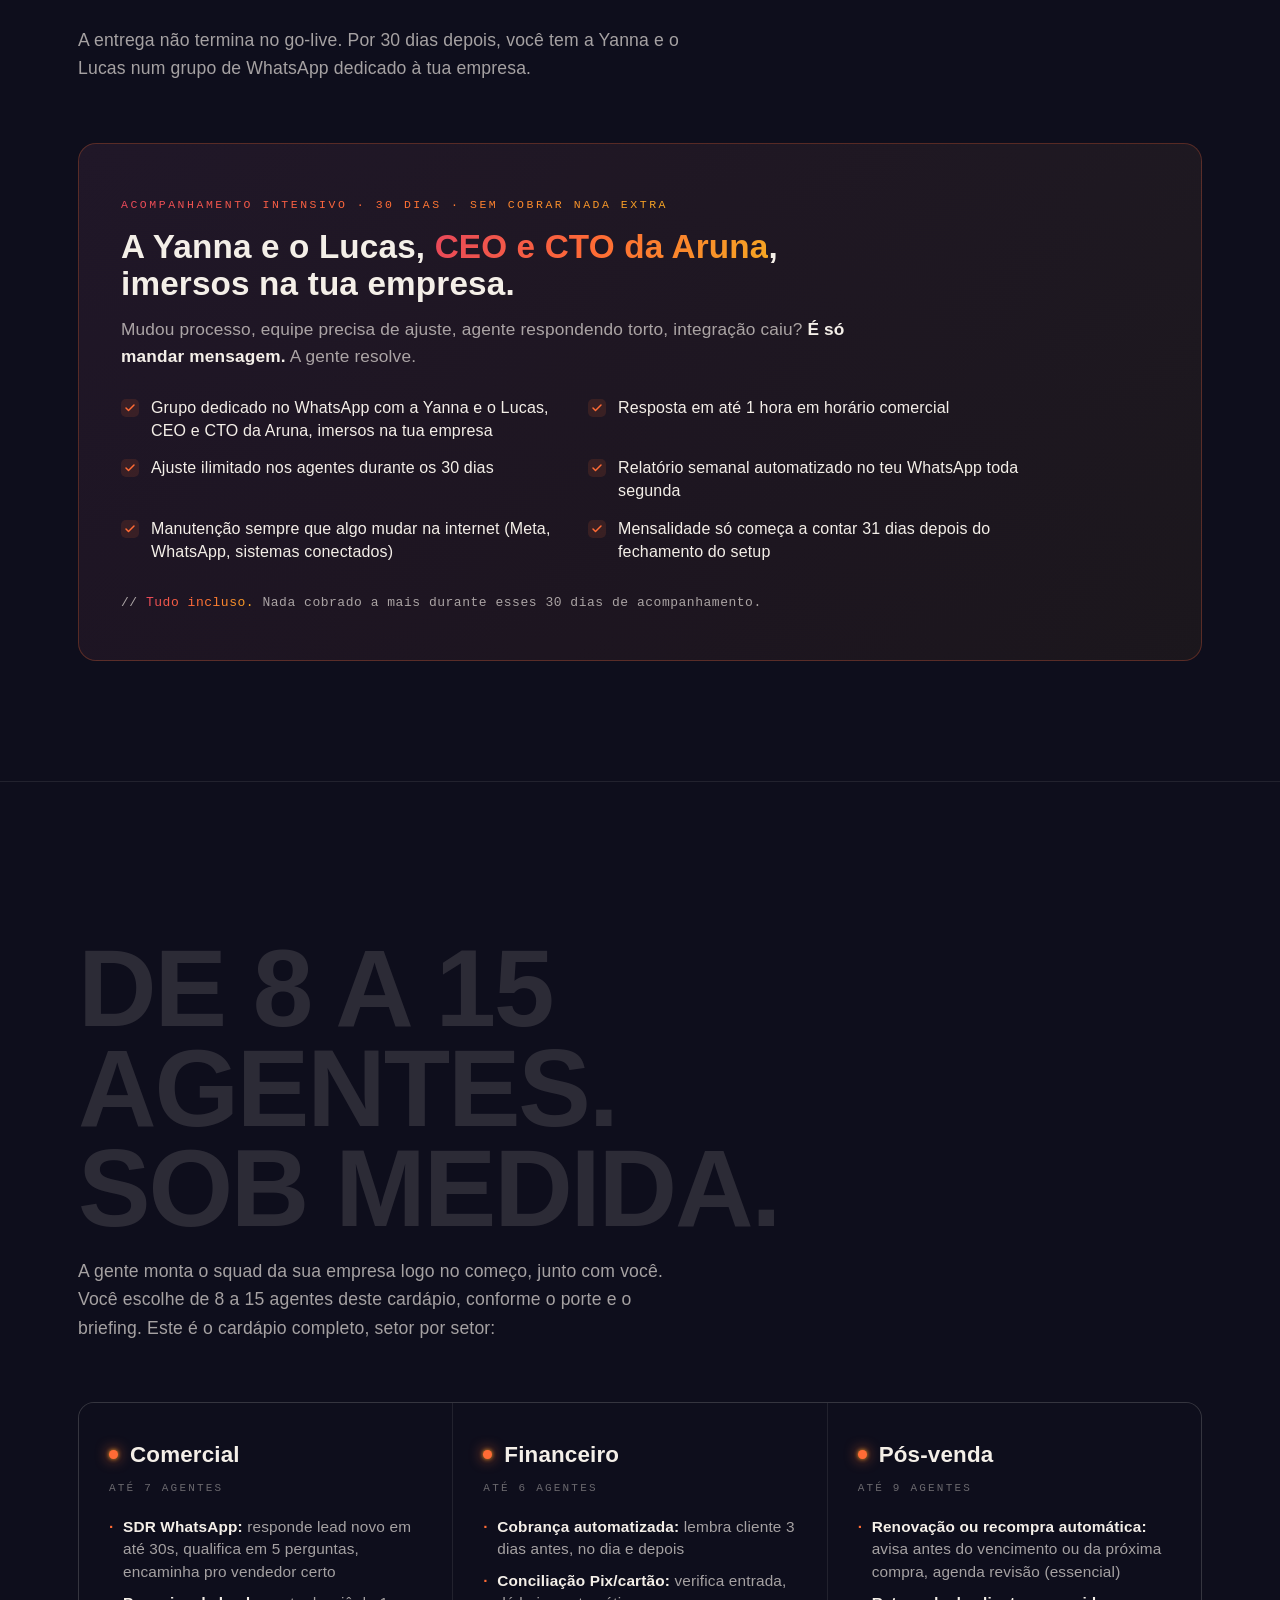
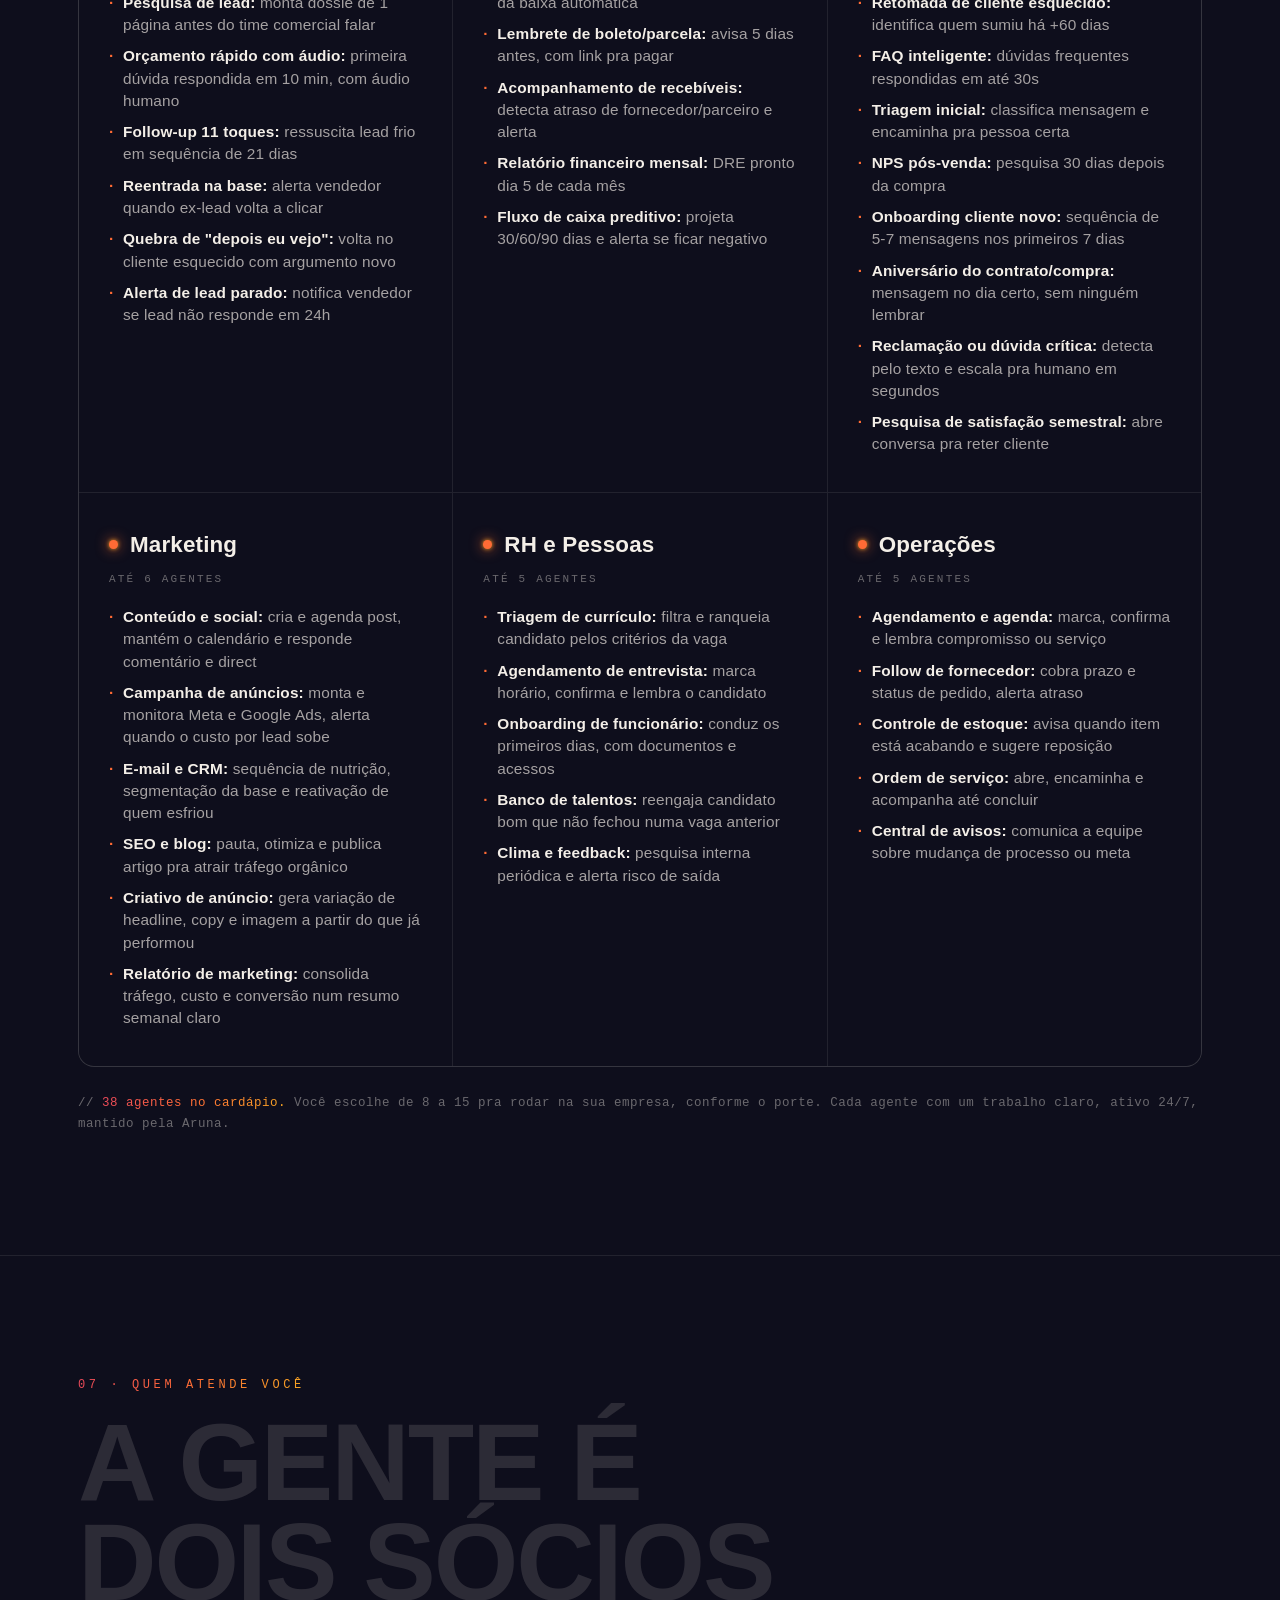
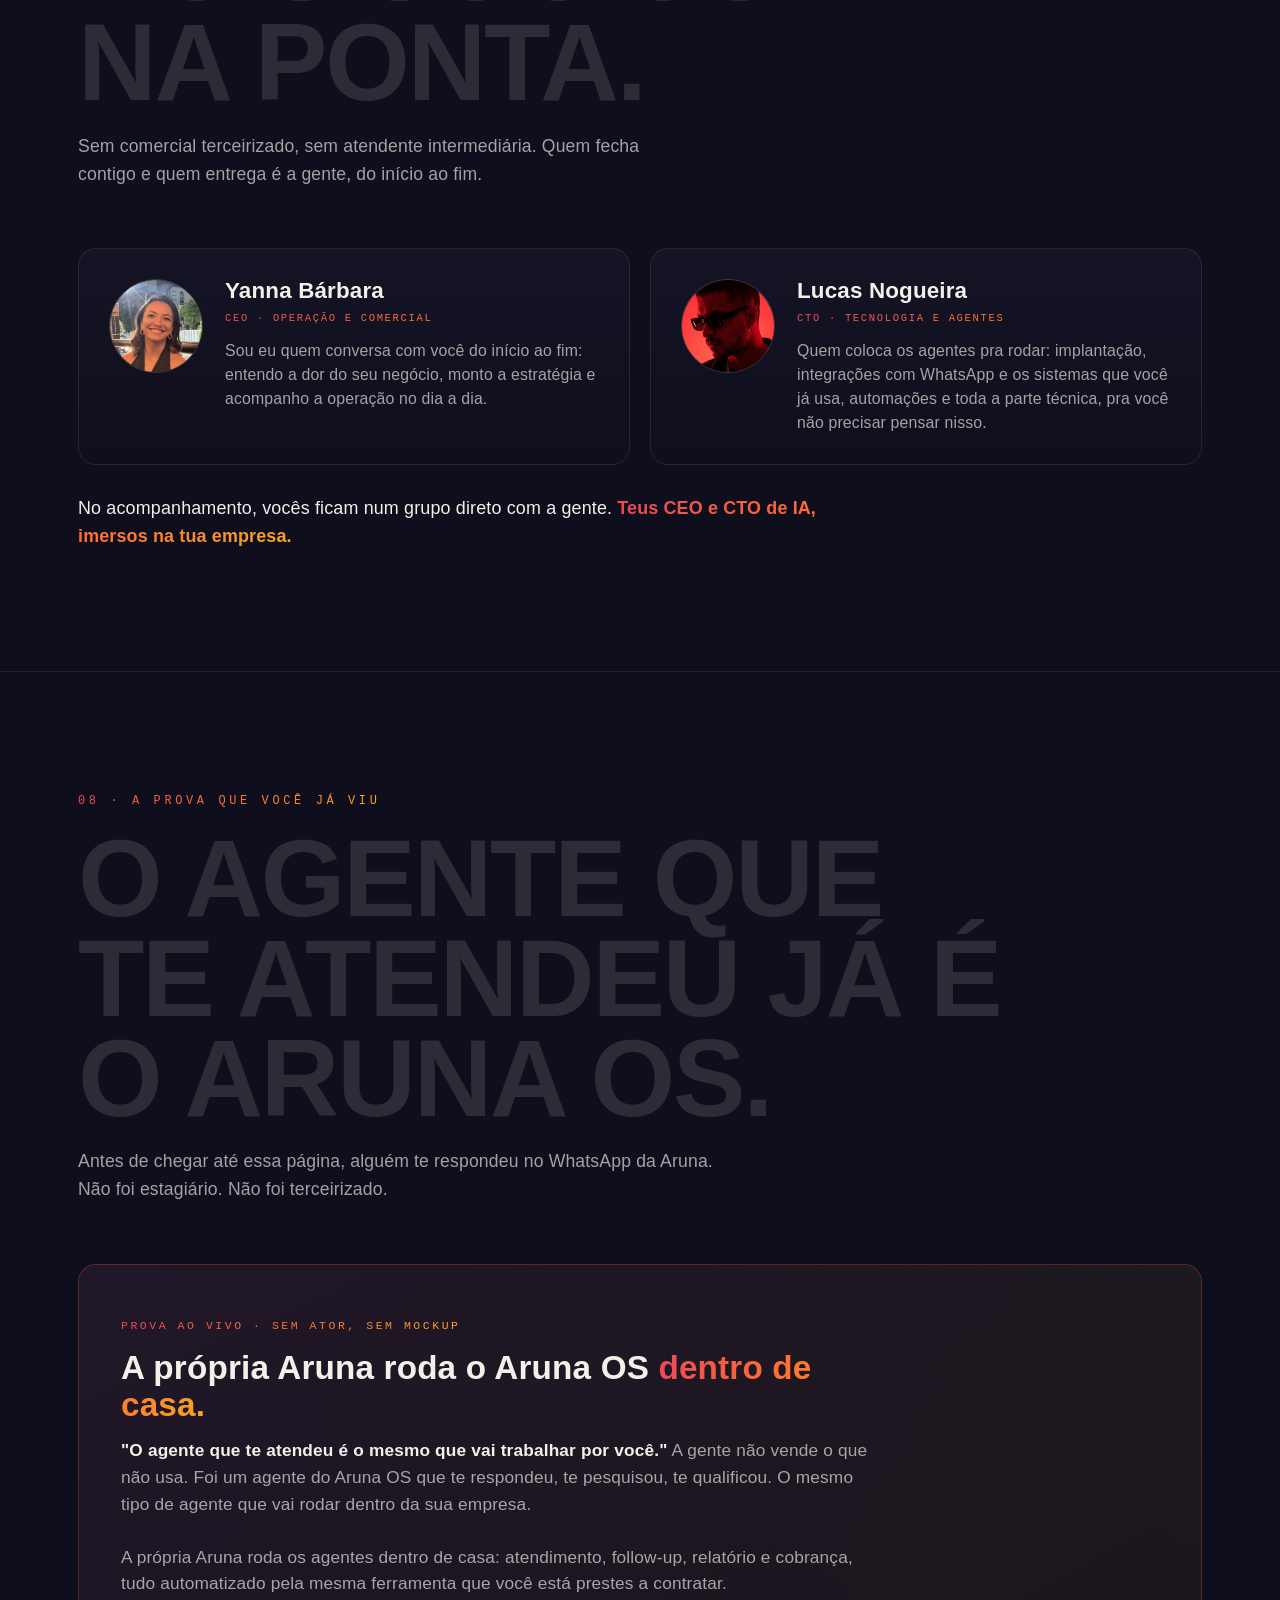
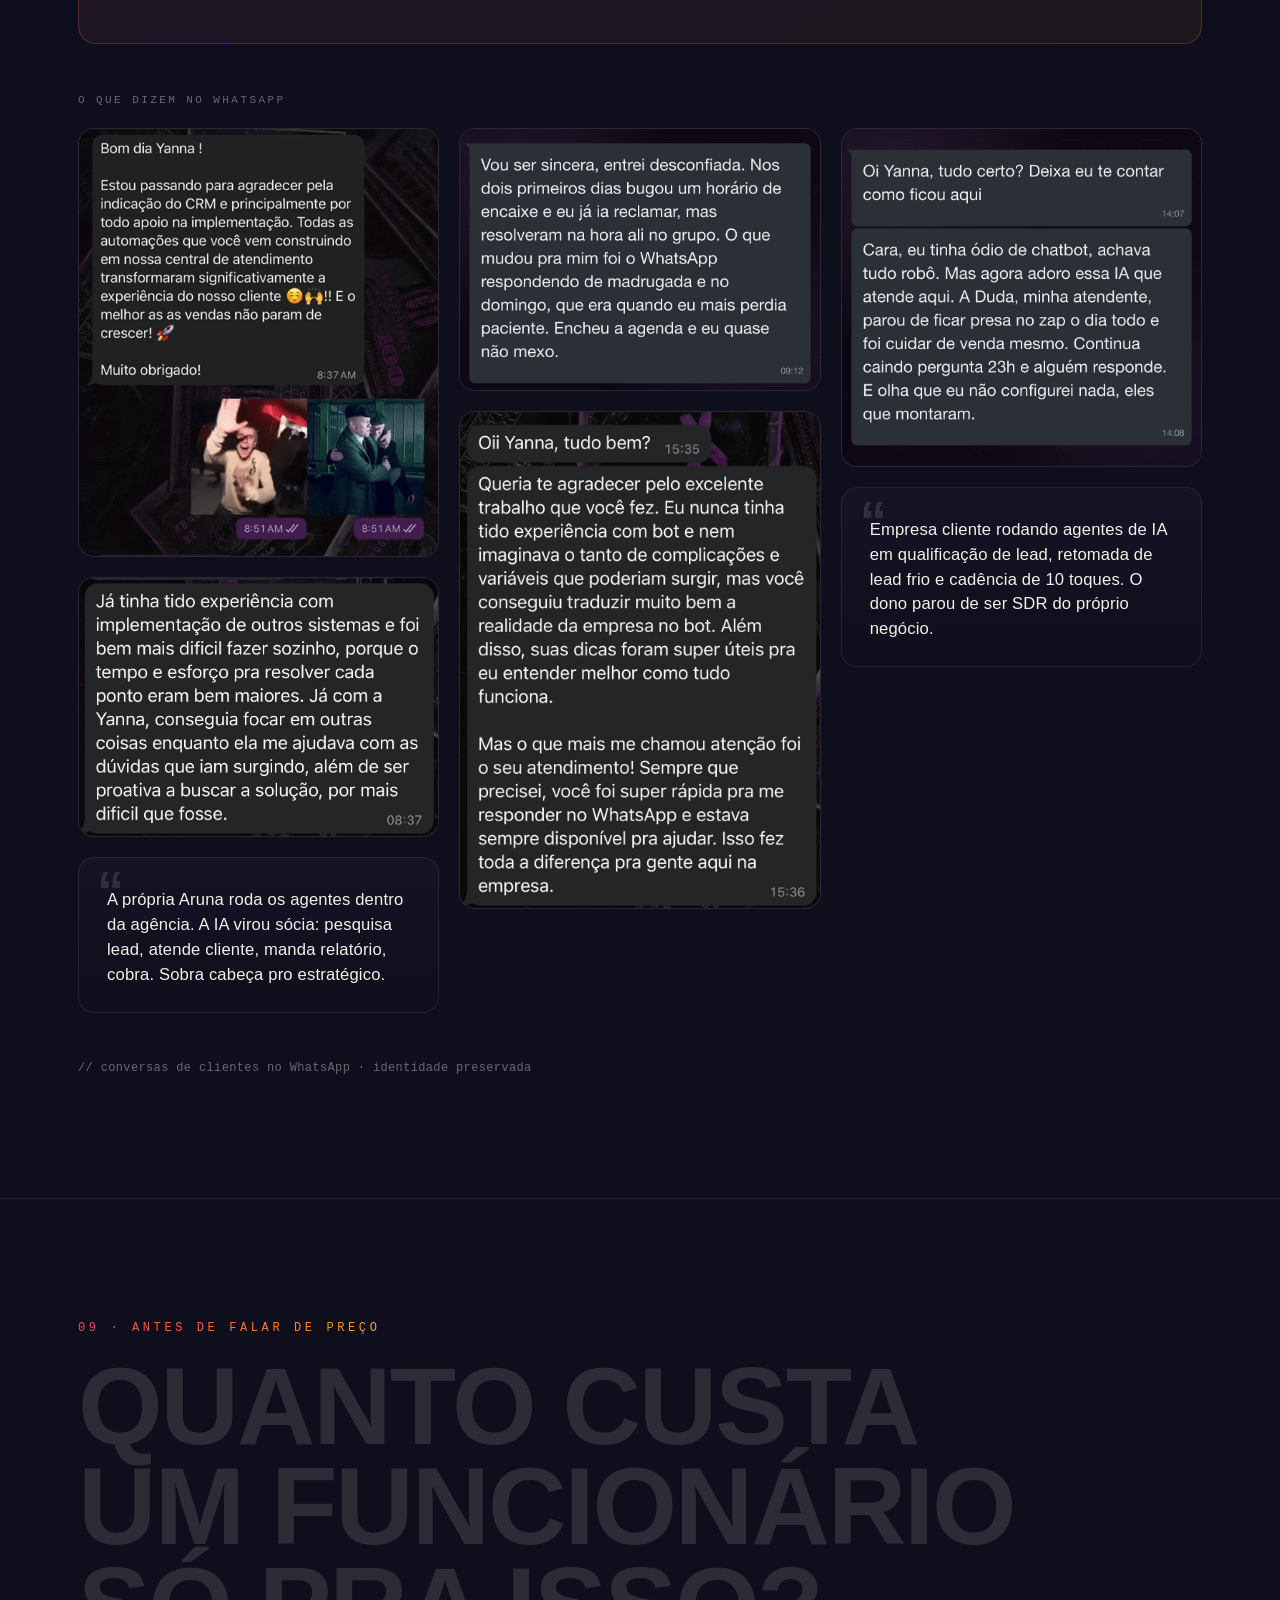
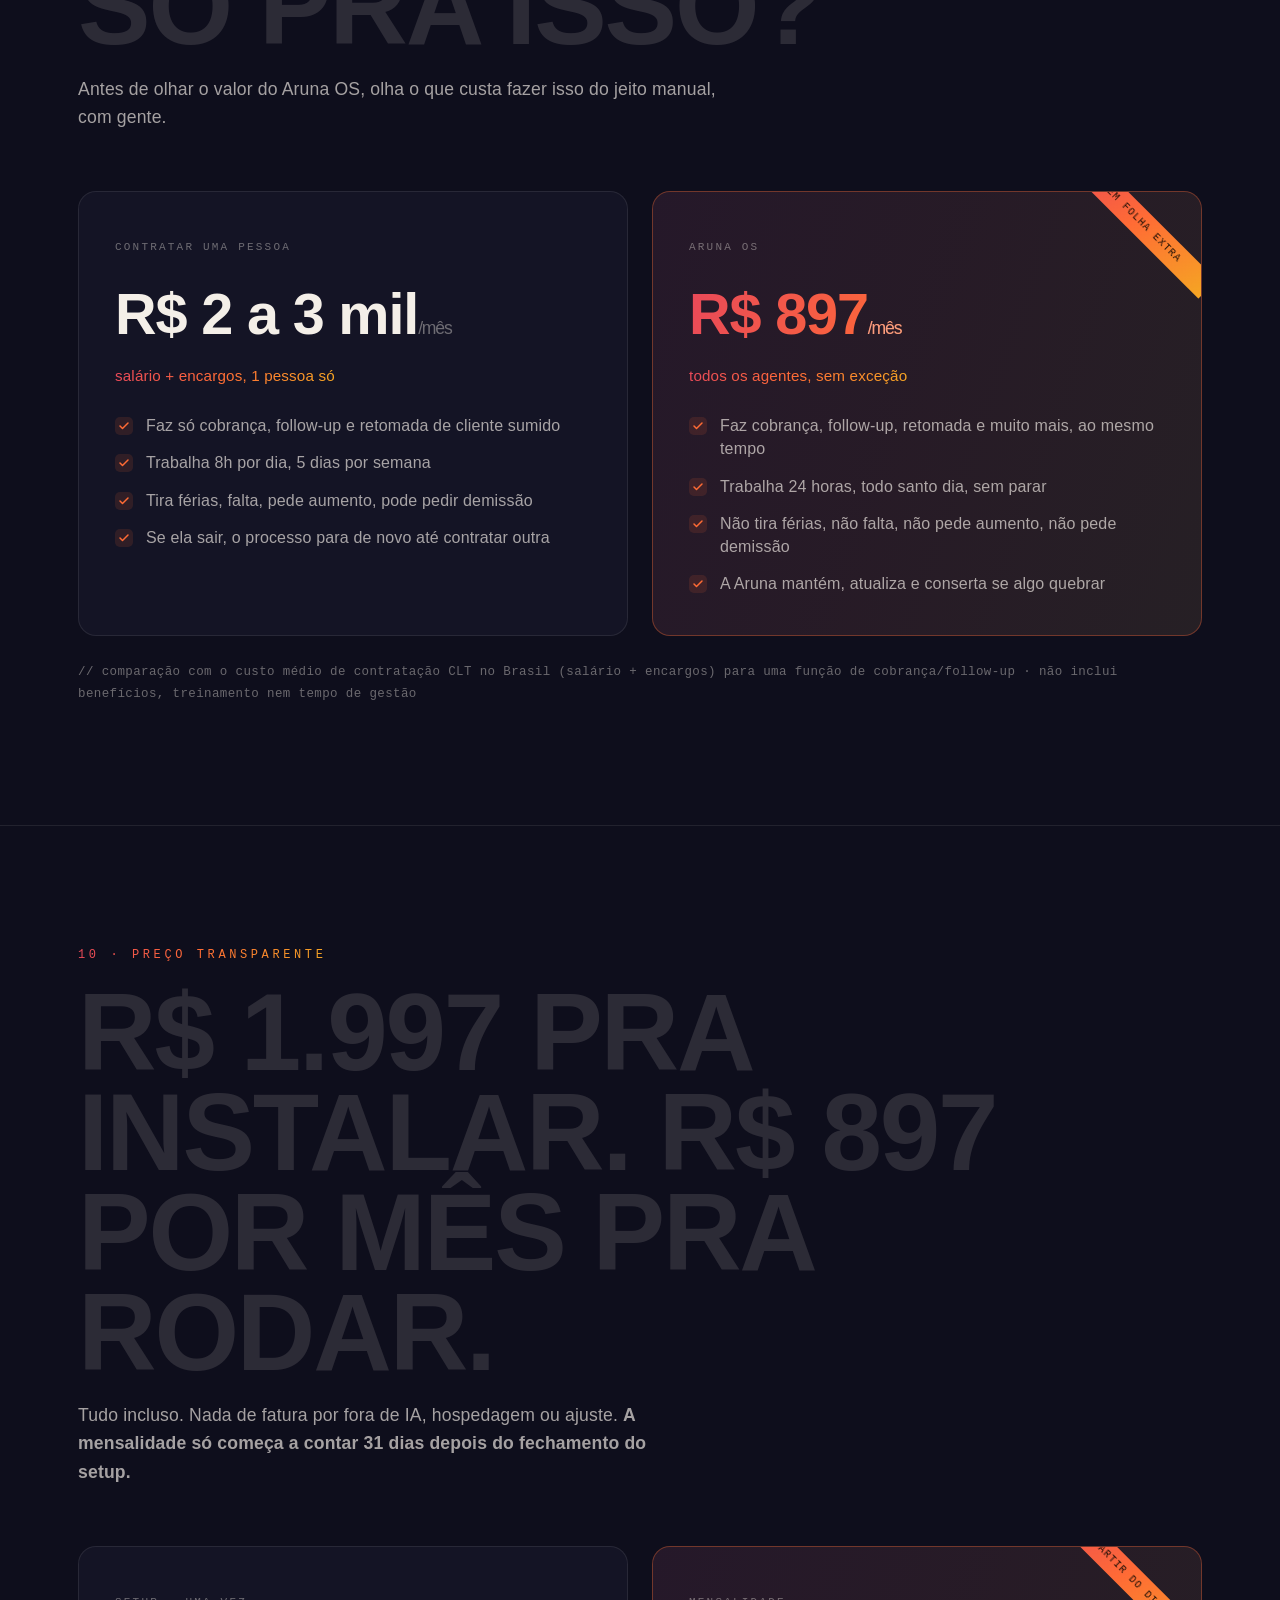
==== commit 9774fe5a: "Reescopo Aruna OS: 8 a 15 agentes (cardapio de 38), +setores Marketing/RH/Operacoes, remove legendas" ====
--- a/index.html
+++ b/index.html
@@ -4,9 +4,9 @@
 <meta charset="UTF-8">
 <meta name="viewport" content="width=device-width, initial-scale=1.0">
 <title>Aruna OS · A empresa que anda sozinha</title>
-<meta name="description" content="A Aruna instala de 8 a 22 agentes de IA dentro da sua empresa. A gente desenha, hospeda e mantém. Você só comanda pelo WhatsApp.">
+<meta name="description" content="A Aruna instala de 8 a 15 agentes de IA dentro da sua empresa. A gente desenha, hospeda e mantém. Você só comanda pelo WhatsApp.">
 <meta property="og:title" content="Aruna OS · A empresa que anda sozinha">
-<meta property="og:description" content="De 8 a 22 agentes de IA instalados, hospedados e mantidos pela Aruna. Você só comanda.">
+<meta property="og:description" content="De 8 a 15 agentes de IA instalados, hospedados e mantidos pela Aruna. Você só comanda.">
 <meta property="og:image" content="assets/hero-network.png">
 <meta property="og:type" content="website">
 <link rel="preconnect" href="https://api.fontshare.com" crossorigin>
@@ -358,7 +358,7 @@
         <span class="pill">Para donos de empresa</span>
       </div>
       <h1 class="reveal in d1">Você não precisa de mais um funcionário.<br><span class="em">Precisa parar de ser o gargalo da própria empresa.</span></h1>
-      <p class="sub reveal in d2">A Aruna instala de <b>8 a 22 agentes de IA</b> dentro da sua empresa. A gente desenha, hospeda e mantém. <b>Você só comanda pelo WhatsApp.</b></p>
+      <p class="sub reveal in d2">A Aruna instala de <b>8 a 15 agentes de IA</b> dentro da sua empresa. A gente desenha, hospeda e mantém. <b>Você só comanda pelo WhatsApp.</b></p>
       <div class="hero-actions reveal in d3">
         <a class="btn" href="https://pay.cakto.com.br/wwjd4ua">Quero contratar o Aruna OS <span class="arrow">↗</span></a>
         <a class="btn ghost" href="#" data-wa>Tirar dúvida no WhatsApp</a>
@@ -455,7 +455,7 @@
           <li><b>Comercial:</b> a cadência que retoma lead e orçamento parado, responde na hora, qualifica e fecha, desenhada ponta a ponta.</li>
           <li><b>Financeiro:</b> as recorrências estão automatizadas? A conciliação de Pix e cartão é automática? Tem DRE? Os relatórios estão funcionando de verdade? A gente acerta tudo isso.</li>
           <li><b>Pós-venda:</b> aviso de recompra ou renovação antes do vencimento, retomada de cliente sumido, atendimento que não deixa ninguém esperando.</li>
-          <li>Lista confirmada dos 8 a 22 agentes que começam a rodar na sua empresa.</li>
+          <li>Lista confirmada dos 8 a 15 agentes que começam a rodar na sua empresa.</li>
           <li>Os gargalos de hoje mapeados, com o plano de correção já na mão.</li>
         </ul>
         <p class="seal"><span class="hl">O retorno automático da sua empresa desenhado e confirmado.</span> ✓</p>
@@ -545,8 +545,8 @@
   <div class="wrap">
     <div class="sec-head">
       <span class="sec-num reveal">06 · Dentro do sistema</span>
-      <h2 class="ghost-title reveal d1">De 8 a 22<br>agentes.<br>Sob medida.</h2>
-      <p class="reveal d2" style="font-size:1.1rem;color:var(--ink-mid);max-width:620px">A gente monta o squad da sua empresa logo no começo, junto com você. De 8 a 22 agentes, depende do porte e do briefing. Cardápio completo:</p>
+      <h2 class="ghost-title reveal d1">De 8 a 15<br>agentes.<br>Sob medida.</h2>
+      <p class="reveal d2" style="font-size:1.1rem;color:var(--ink-mid);max-width:620px">A gente monta o squad da sua empresa logo no começo, junto com você. Você escolhe de 8 a 15 agentes deste cardápio, conforme o porte e o briefing. Este é o cardápio completo, setor por setor:</p>
     </div>
     <div class="squads">
       <div class="squad reveal d1">
@@ -589,8 +589,42 @@
           <li><b>Pesquisa de satisfação semestral:</b> abre conversa pra reter cliente</li>
         </ul>
       </div>
-    </div>
-    <p class="squads-cap reveal">// <span class="hl">22 agentes disponíveis.</span> Sua empresa recebe de 8 a 22, conforme porte. Cada agente com um trabalho claro, ativo 24/7, mantido pela Aruna.</p>
+      <div class="squad reveal d1">
+        <div class="top"><span class="node"></span><h3>Marketing</h3></div>
+        <p class="count">Até 6 agentes</p>
+        <ul>
+          <li><b>Conteúdo e social:</b> cria e agenda post, mantém o calendário e responde comentário e direct</li>
+          <li><b>Campanha de anúncios:</b> monta e monitora Meta e Google Ads, alerta quando o custo por lead sobe</li>
+          <li><b>E-mail e CRM:</b> sequência de nutrição, segmentação da base e reativação de quem esfriou</li>
+          <li><b>SEO e blog:</b> pauta, otimiza e publica artigo pra atrair tráfego orgânico</li>
+          <li><b>Criativo de anúncio:</b> gera variação de headline, copy e imagem a partir do que já performou</li>
+          <li><b>Relatório de marketing:</b> consolida tráfego, custo e conversão num resumo semanal claro</li>
+        </ul>
+      </div>
+      <div class="squad reveal d2">
+        <div class="top"><span class="node"></span><h3>RH e Pessoas</h3></div>
+        <p class="count">Até 5 agentes</p>
+        <ul>
+          <li><b>Triagem de currículo:</b> filtra e ranqueia candidato pelos critérios da vaga</li>
+          <li><b>Agendamento de entrevista:</b> marca horário, confirma e lembra o candidato</li>
+          <li><b>Onboarding de funcionário:</b> conduz os primeiros dias, com documentos e acessos</li>
+          <li><b>Banco de talentos:</b> reengaja candidato bom que não fechou numa vaga anterior</li>
+          <li><b>Clima e feedback:</b> pesquisa interna periódica e alerta risco de saída</li>
+        </ul>
+      </div>
+      <div class="squad reveal d3">
+        <div class="top"><span class="node"></span><h3>Operações</h3></div>
+        <p class="count">Até 5 agentes</p>
+        <ul>
+          <li><b>Agendamento e agenda:</b> marca, confirma e lembra compromisso ou serviço</li>
+          <li><b>Follow de fornecedor:</b> cobra prazo e status de pedido, alerta atraso</li>
+          <li><b>Controle de estoque:</b> avisa quando item está acabando e sugere reposição</li>
+          <li><b>Ordem de serviço:</b> abre, encaminha e acompanha até concluir</li>
+          <li><b>Central de avisos:</b> comunica a equipe sobre mudança de processo ou meta</li>
+        </ul>
+      </div>
+    </div>
+    <p class="squads-cap reveal">// <span class="hl">38 agentes no cardápio.</span> Você escolhe de 8 a 15 pra rodar na sua empresa, conforme o porte. Cada agente com um trabalho claro, ativo 24/7, mantido pela Aruna.</p>
   </div>
 </section>
 
@@ -643,31 +677,24 @@
     <div class="say-grid reveal d1">
       <figure class="say media">
         <img src="assets/feedback-video.gif" alt="Vídeo de feedback de cliente da Aruna" loading="lazy">
-        <figcaption><span class="node"></span> Feedback em vídeo · cliente da Aruna</figcaption>
       </figure>
       <figure class="say media">
         <img src="assets/feedback1.jpg" alt="Print de WhatsApp: cliente conta que com a Yanna conseguiu focar no que importa" loading="lazy">
-        <figcaption><span class="node"></span> Print do WhatsApp</figcaption>
       </figure>
       <figure class="say quote">
         <blockquote>A própria Aruna roda os agentes dentro da agência. A IA virou sócia: pesquisa lead, atende cliente, manda relatório, cobra. Sobra cabeça pro estratégico.</blockquote>
-        <figcaption><span class="node"></span> Agência Aruna · usa o próprio sistema</figcaption>
       </figure>
       <figure class="say media">
         <img src="assets/feedback3.jpg" alt="Print de WhatsApp: cliente conta que a agenda encheu com o atendimento automático de madrugada e fim de semana" loading="lazy">
-        <figcaption><span class="node"></span> Print do WhatsApp</figcaption>
       </figure>
       <figure class="say media">
         <img src="assets/feedback2.jpg" alt="Print de WhatsApp: cliente agradece a implementação e o atendimento rápido" loading="lazy">
-        <figcaption><span class="node"></span> Print do WhatsApp</figcaption>
       </figure>
       <figure class="say media">
         <img src="assets/feedback4.jpg" alt="Print de WhatsApp: cliente conta que a atendente saiu do WhatsApp o dia todo e a IA responde até 23h" loading="lazy">
-        <figcaption><span class="node"></span> Print do WhatsApp</figcaption>
       </figure>
       <figure class="say quote">
         <blockquote>Empresa cliente rodando agentes de IA em qualificação de lead, retomada de lead frio e cadência de 10 toques. O dono parou de ser SDR do próprio negócio.</blockquote>
-        <figcaption><span class="node"></span> Cliente Aruna · operação anônima</figcaption>
       </figure>
     </div>
     <p class="deliver-note reveal" style="margin-top:26px">// conversas de clientes no WhatsApp · identidade preservada</p>
@@ -725,7 +752,7 @@
         <div class="amt">R$ 1.997</div>
         <div class="when">à vista no Pix, ou em até 12x no cartão</div>
         <ul class="plist">
-          <li>De 8 a 22 agentes de IA customizados pra sua empresa</li>
+          <li>De 8 a 15 agentes de IA customizados pra sua empresa</li>
           <li>Implantação completa: desenho, teste e go-live</li>
           <li>Instalação completa em 15 dias úteis</li>
           <li>Integração com WhatsApp, seus sistemas atuais (CRM, planilha, ERP), Drive, e-mail</li>
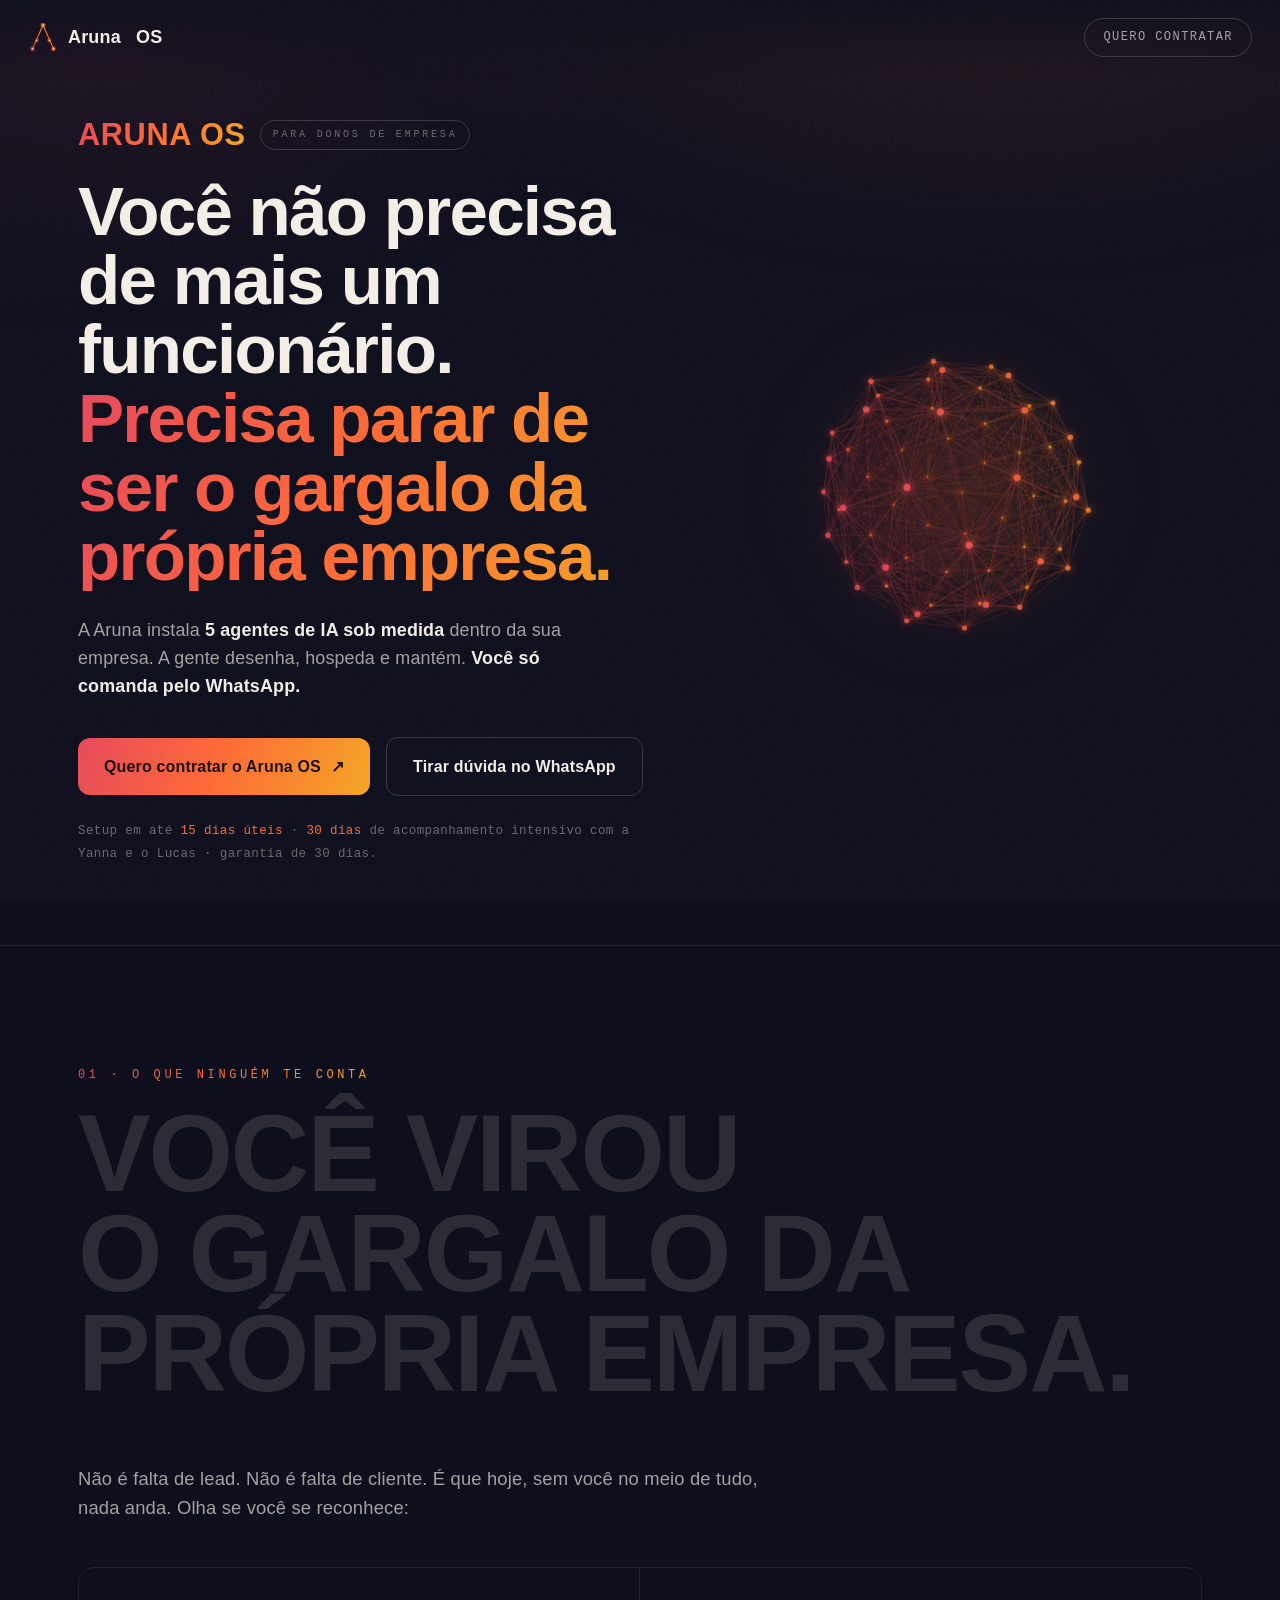
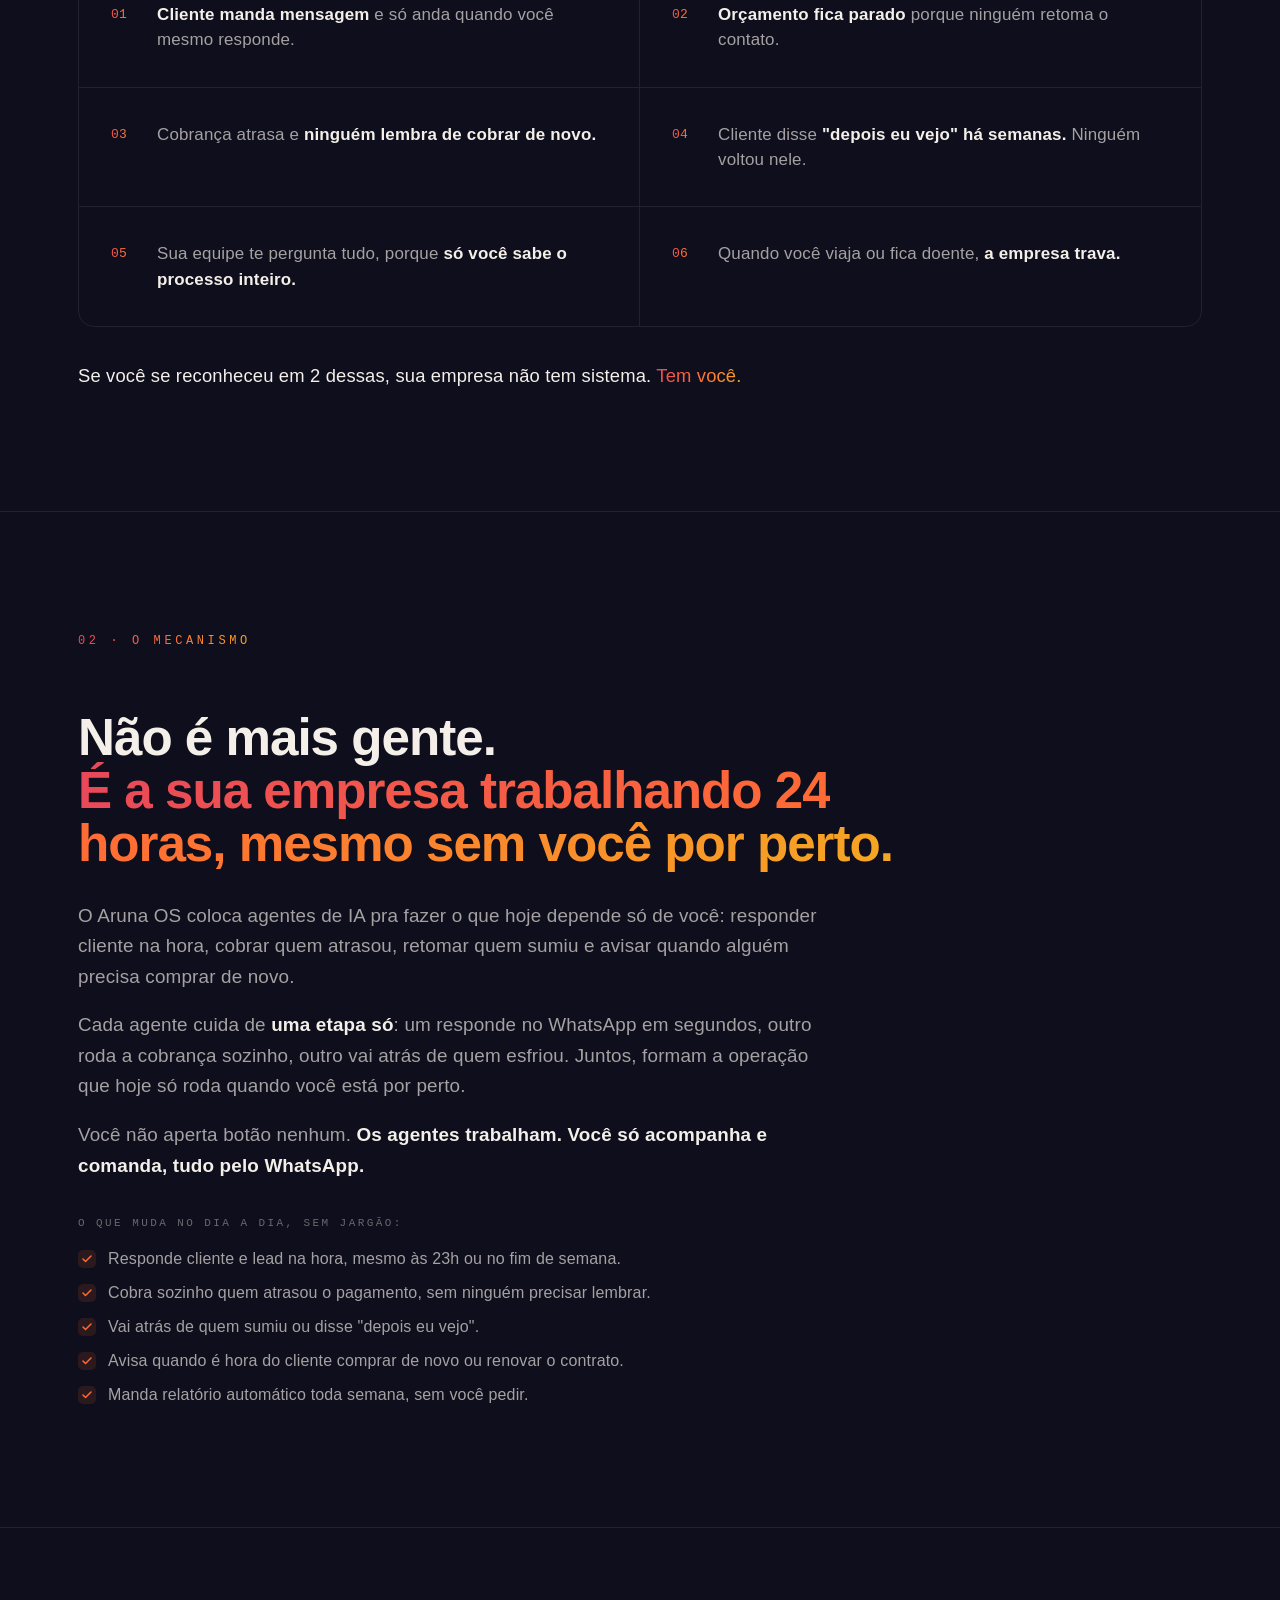
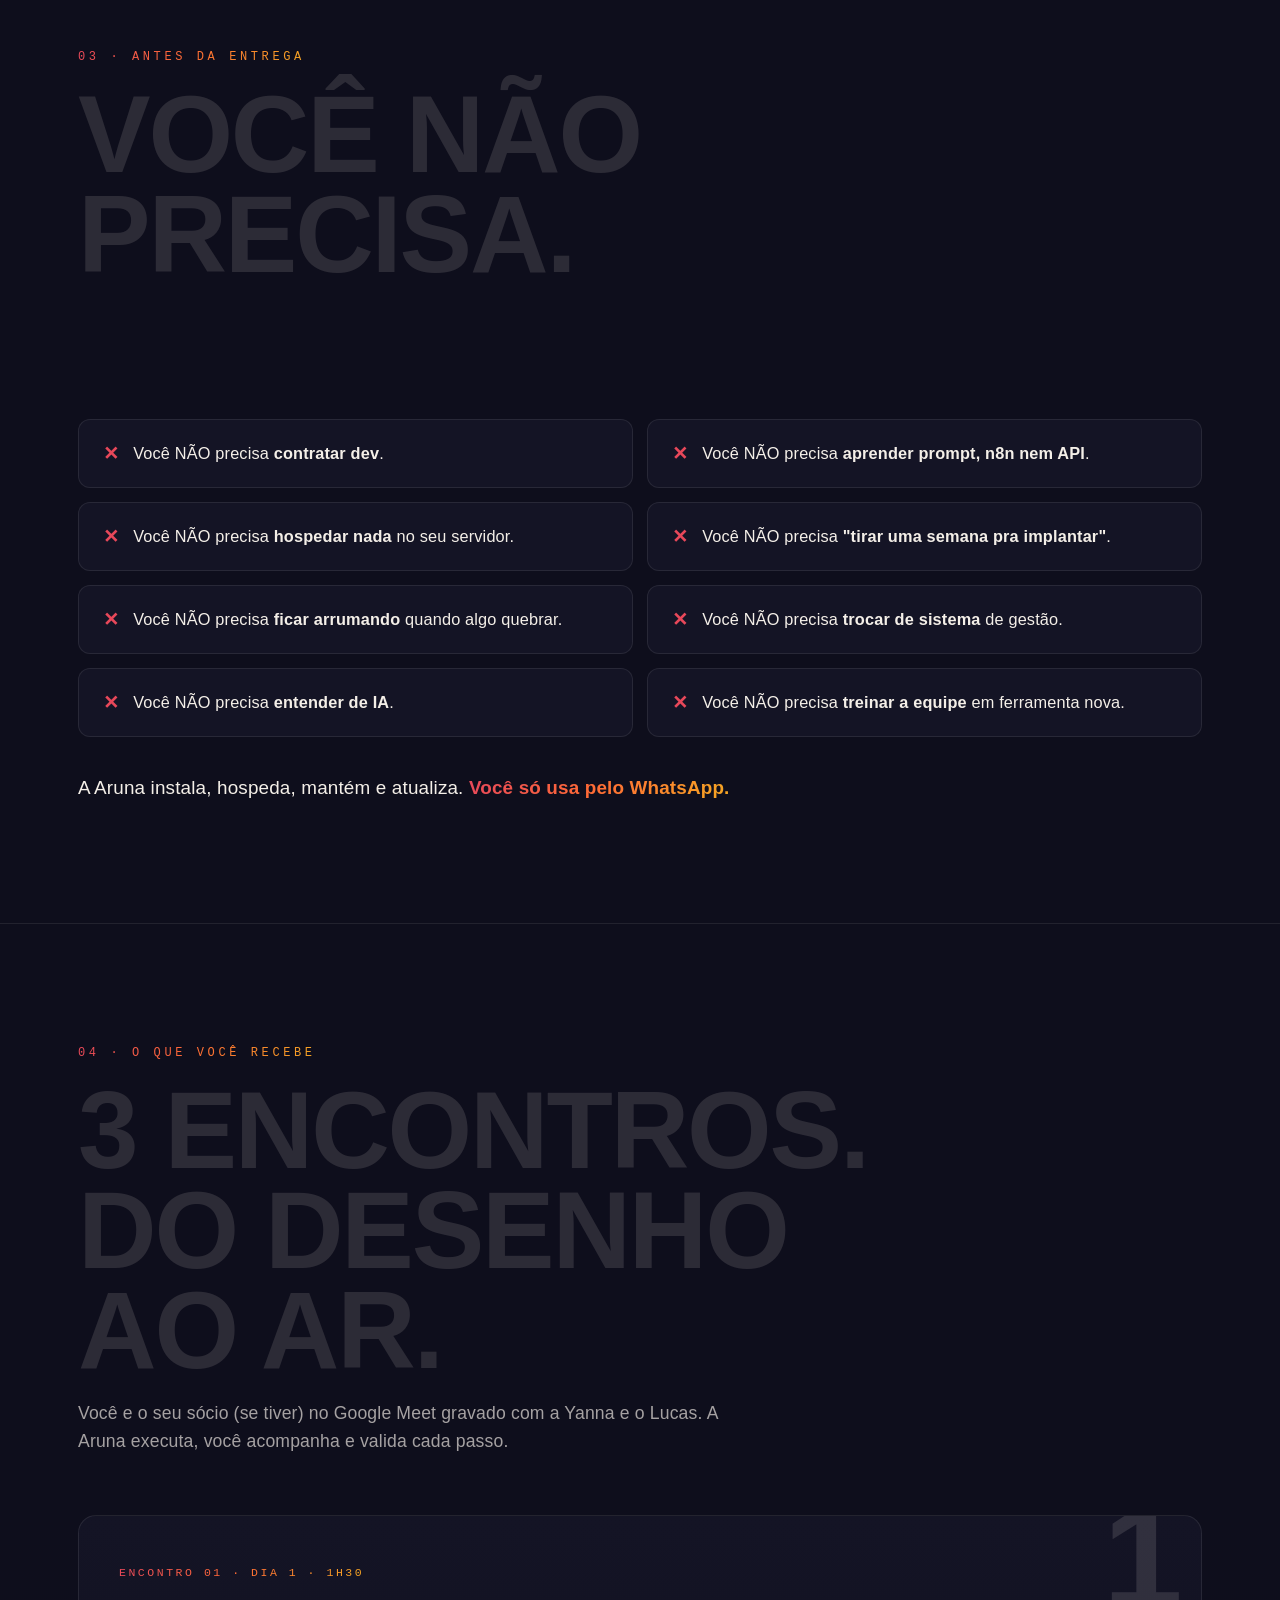
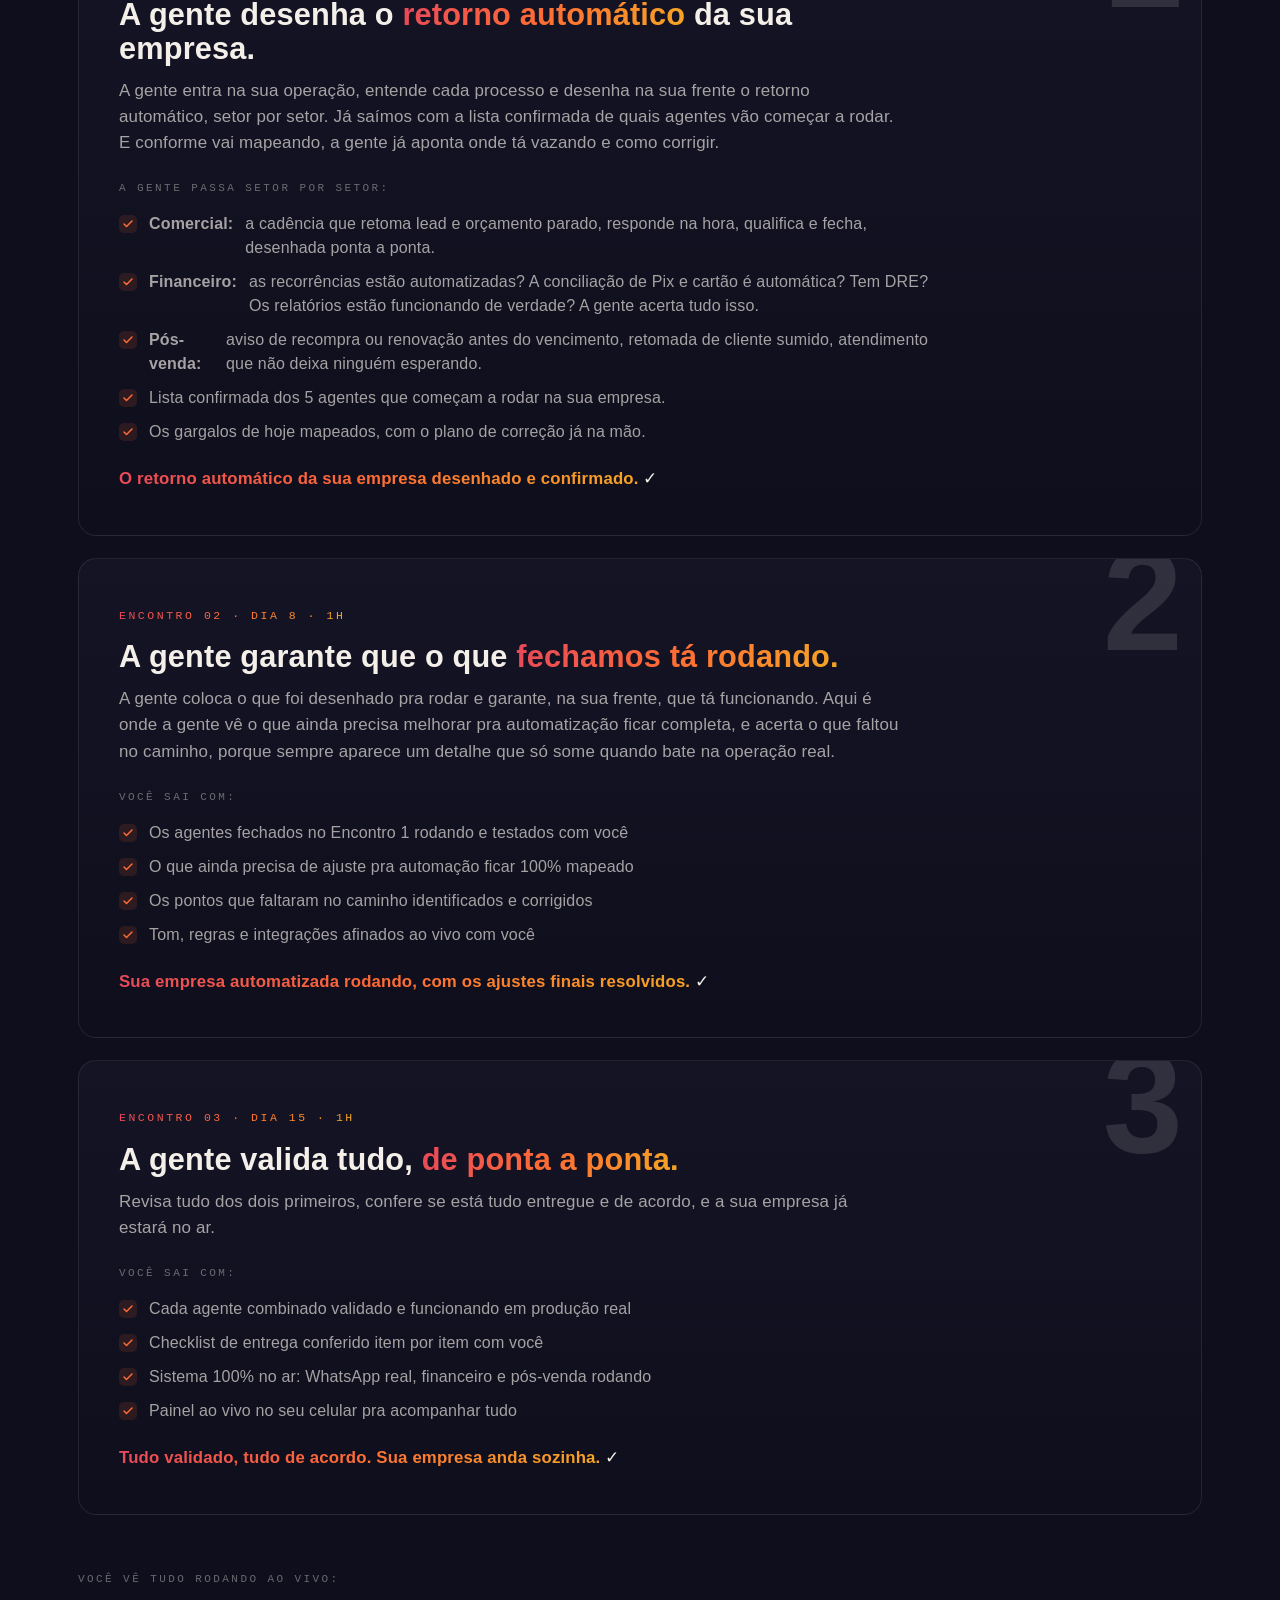
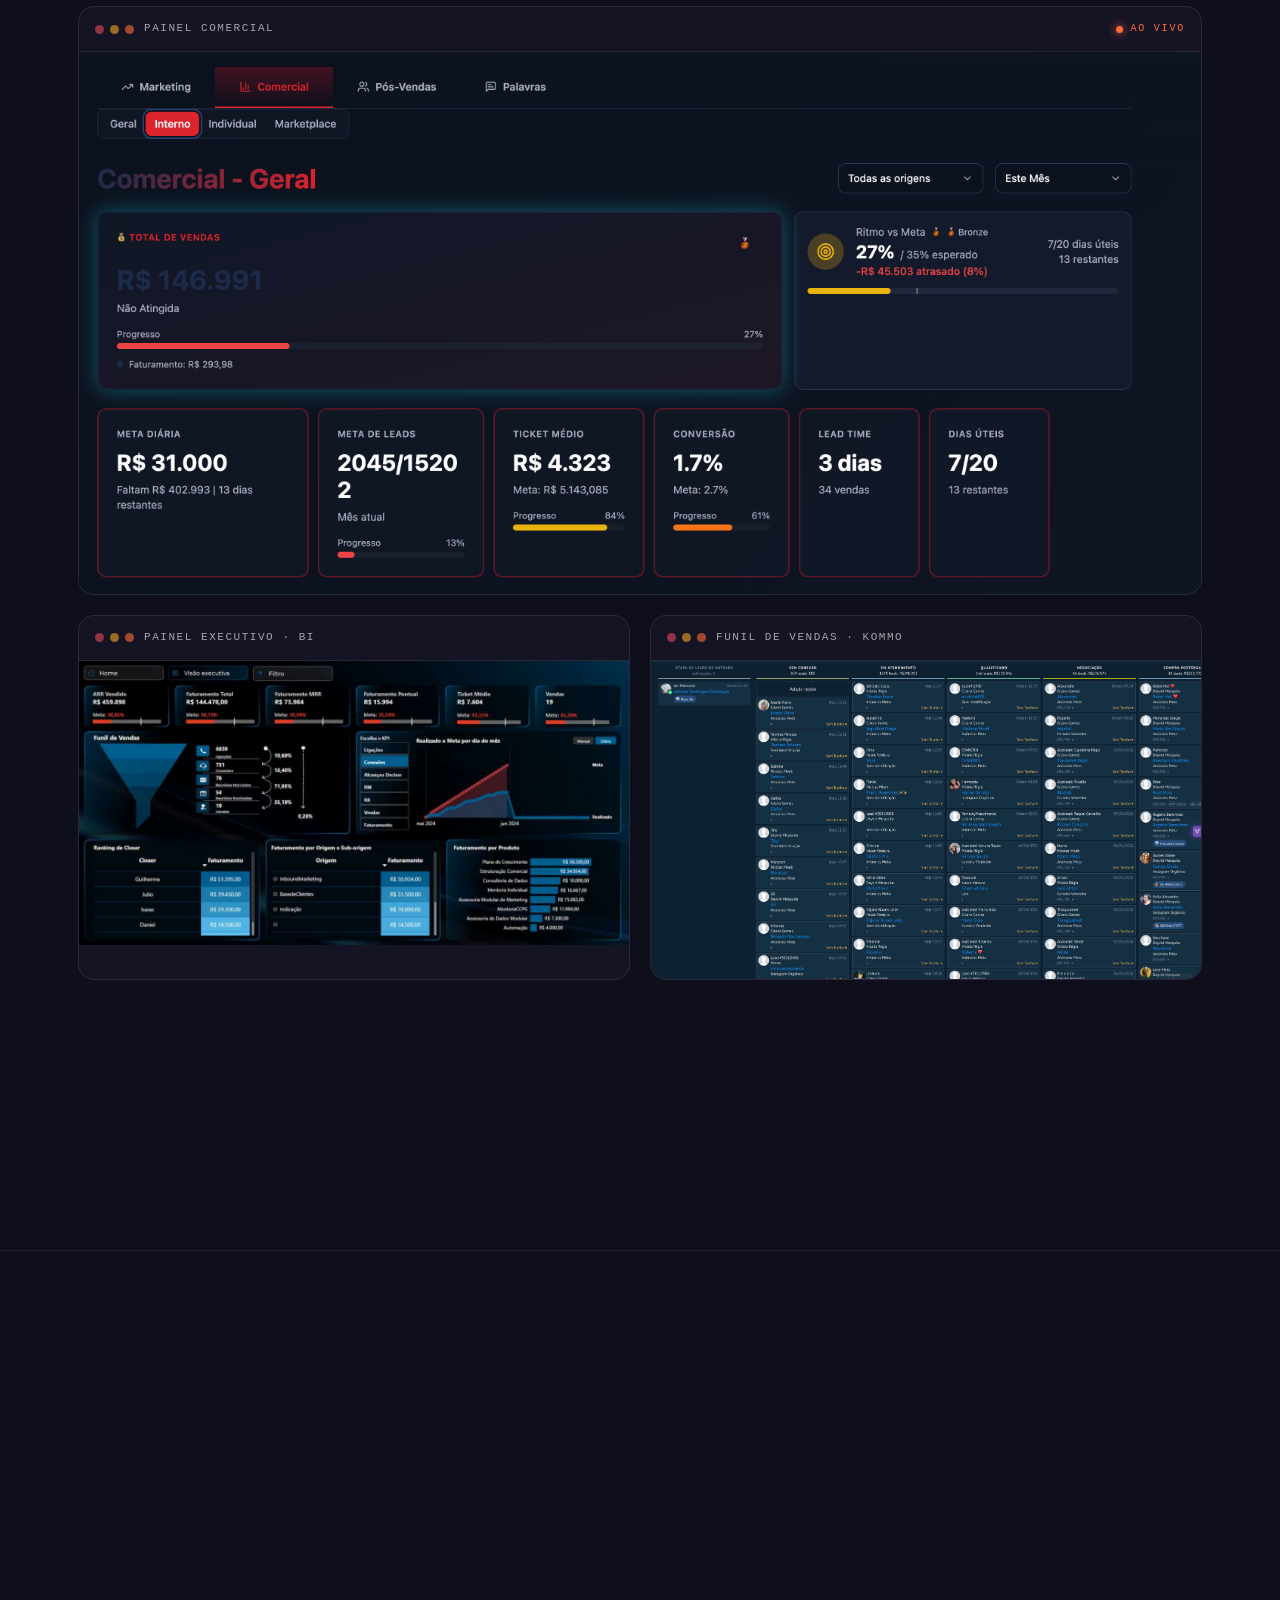
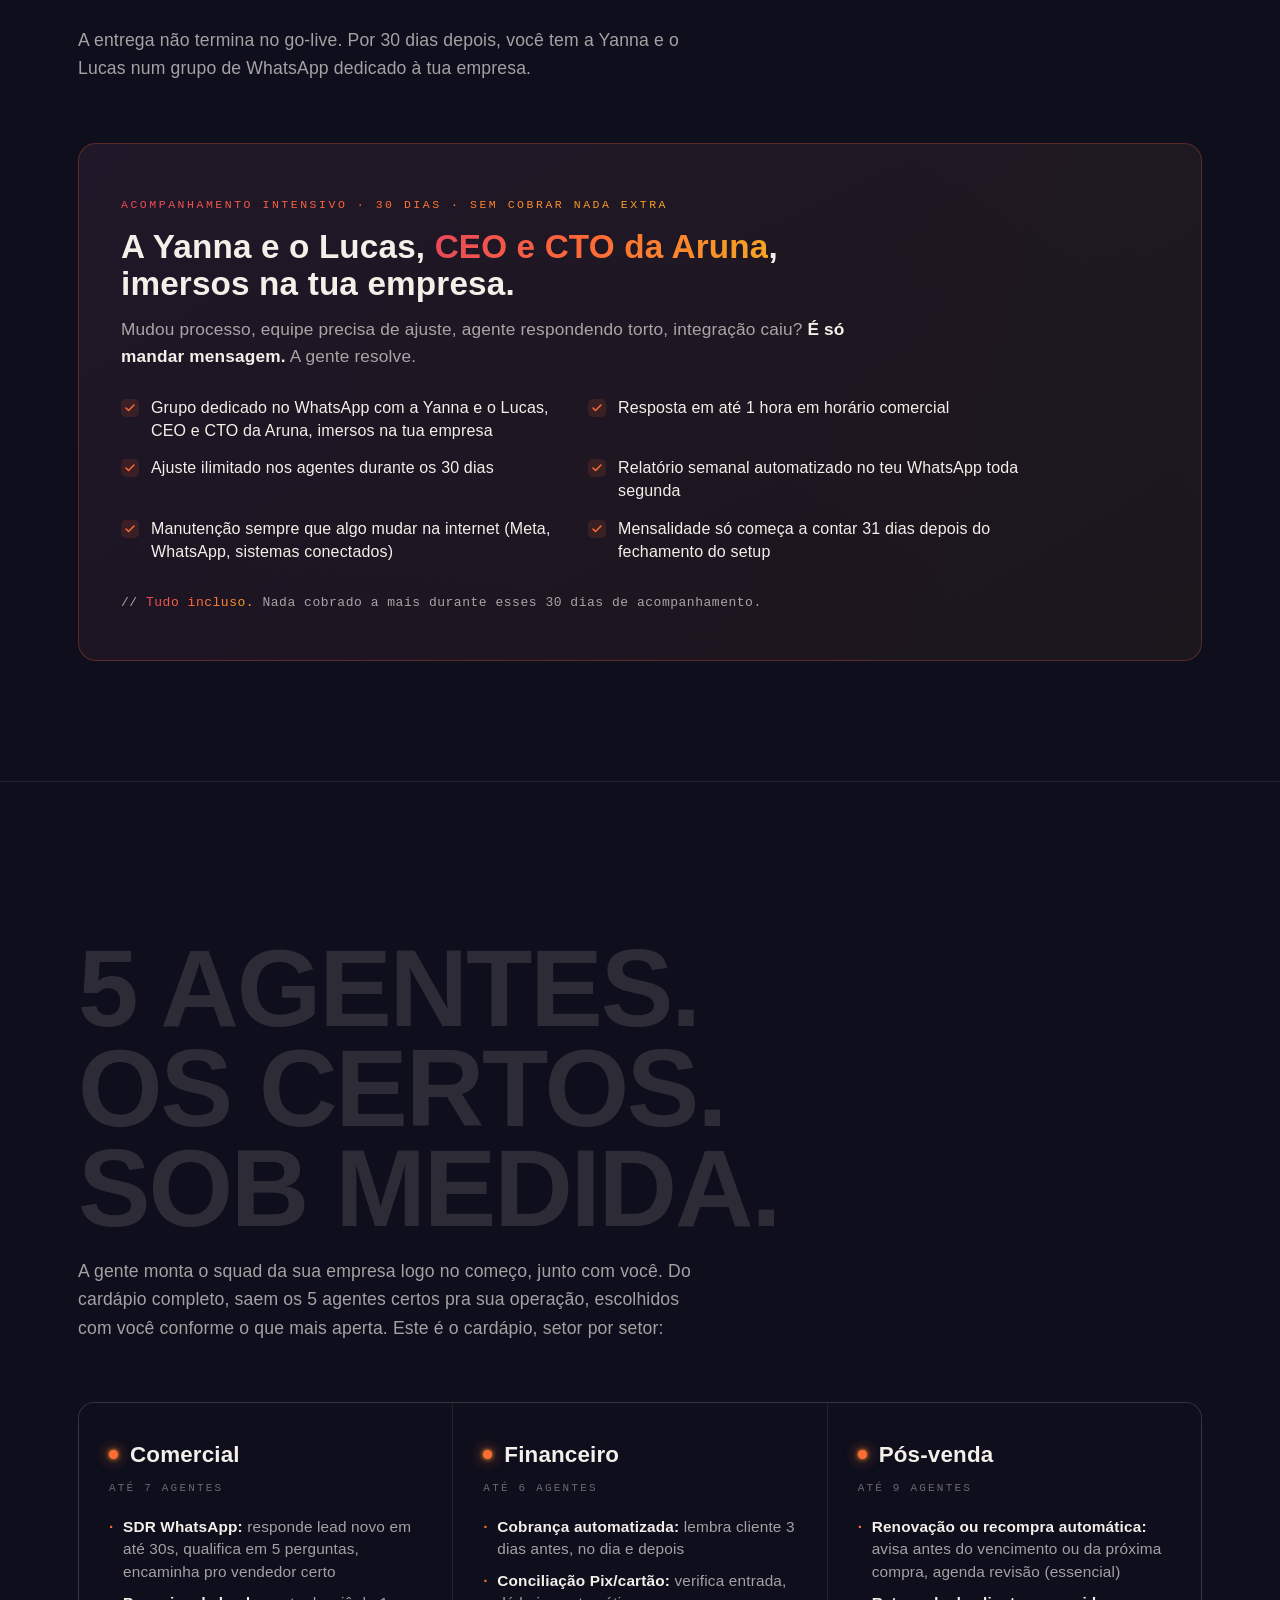
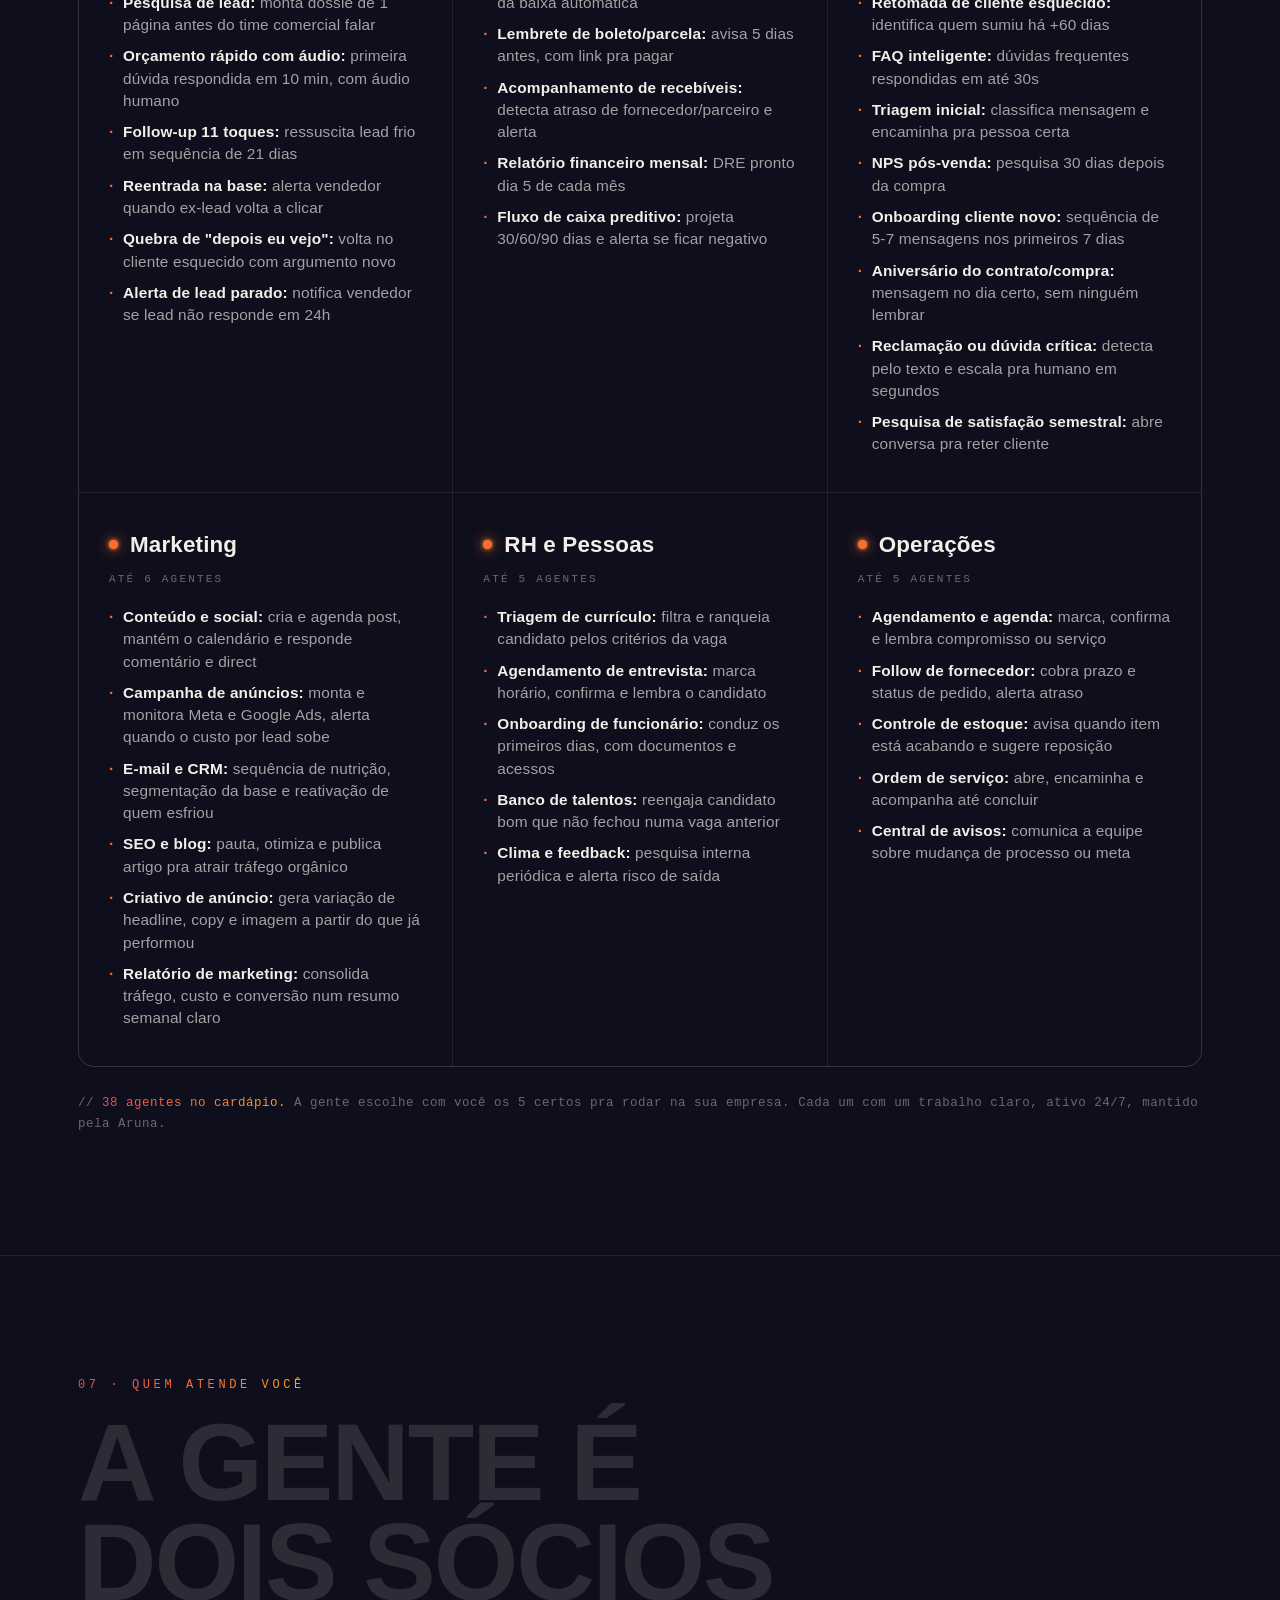
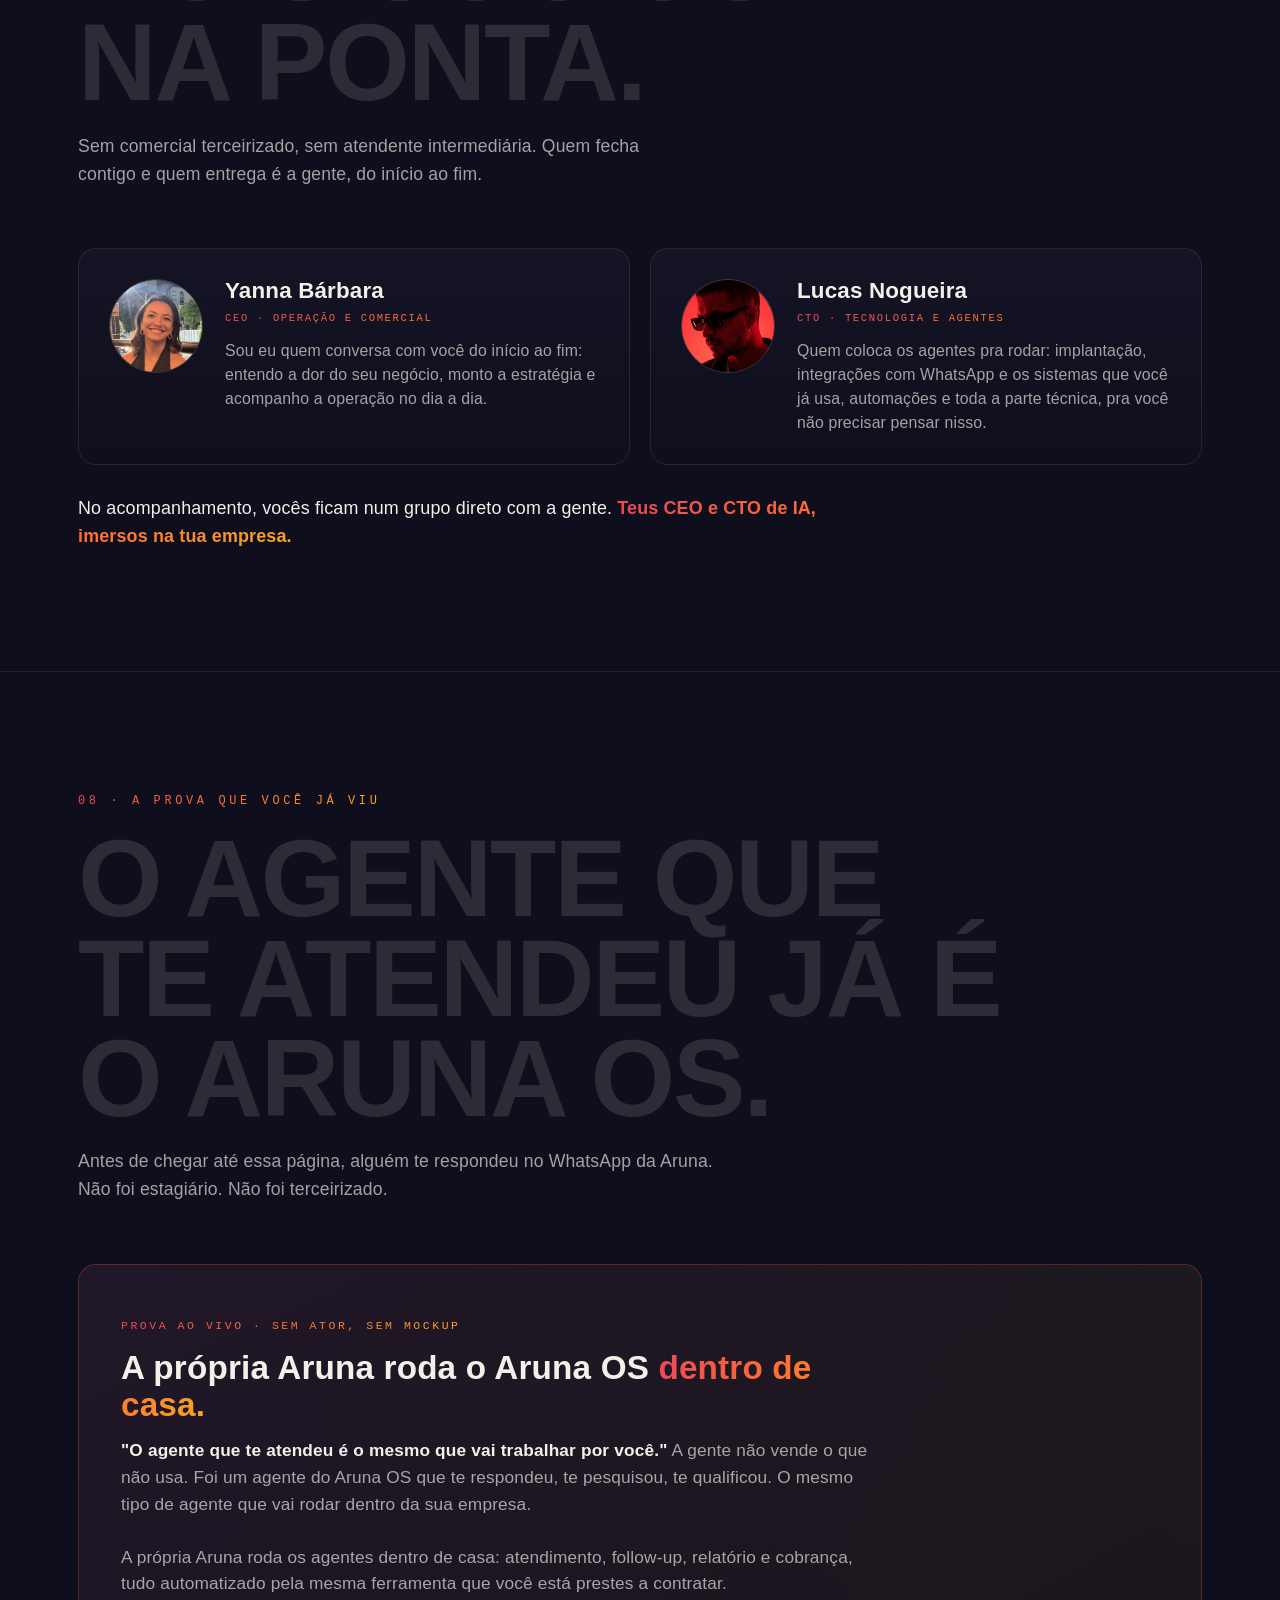
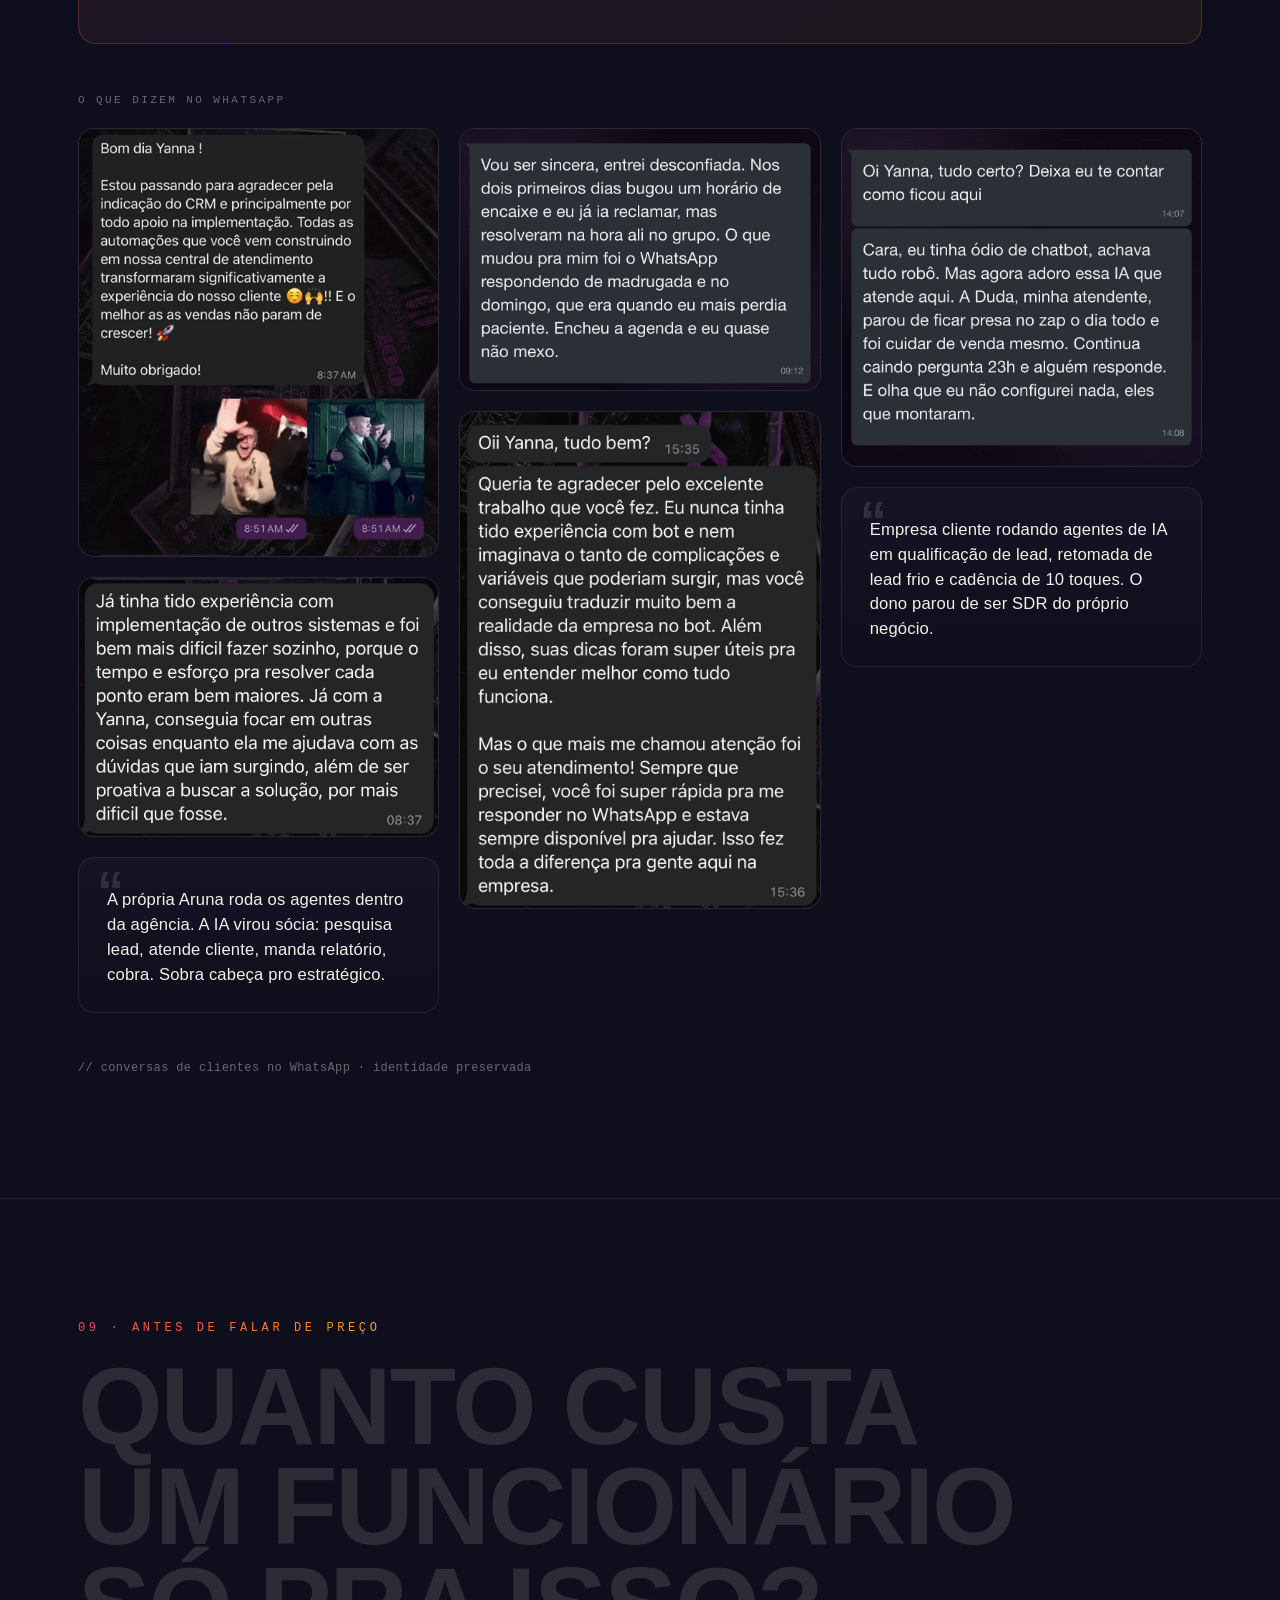
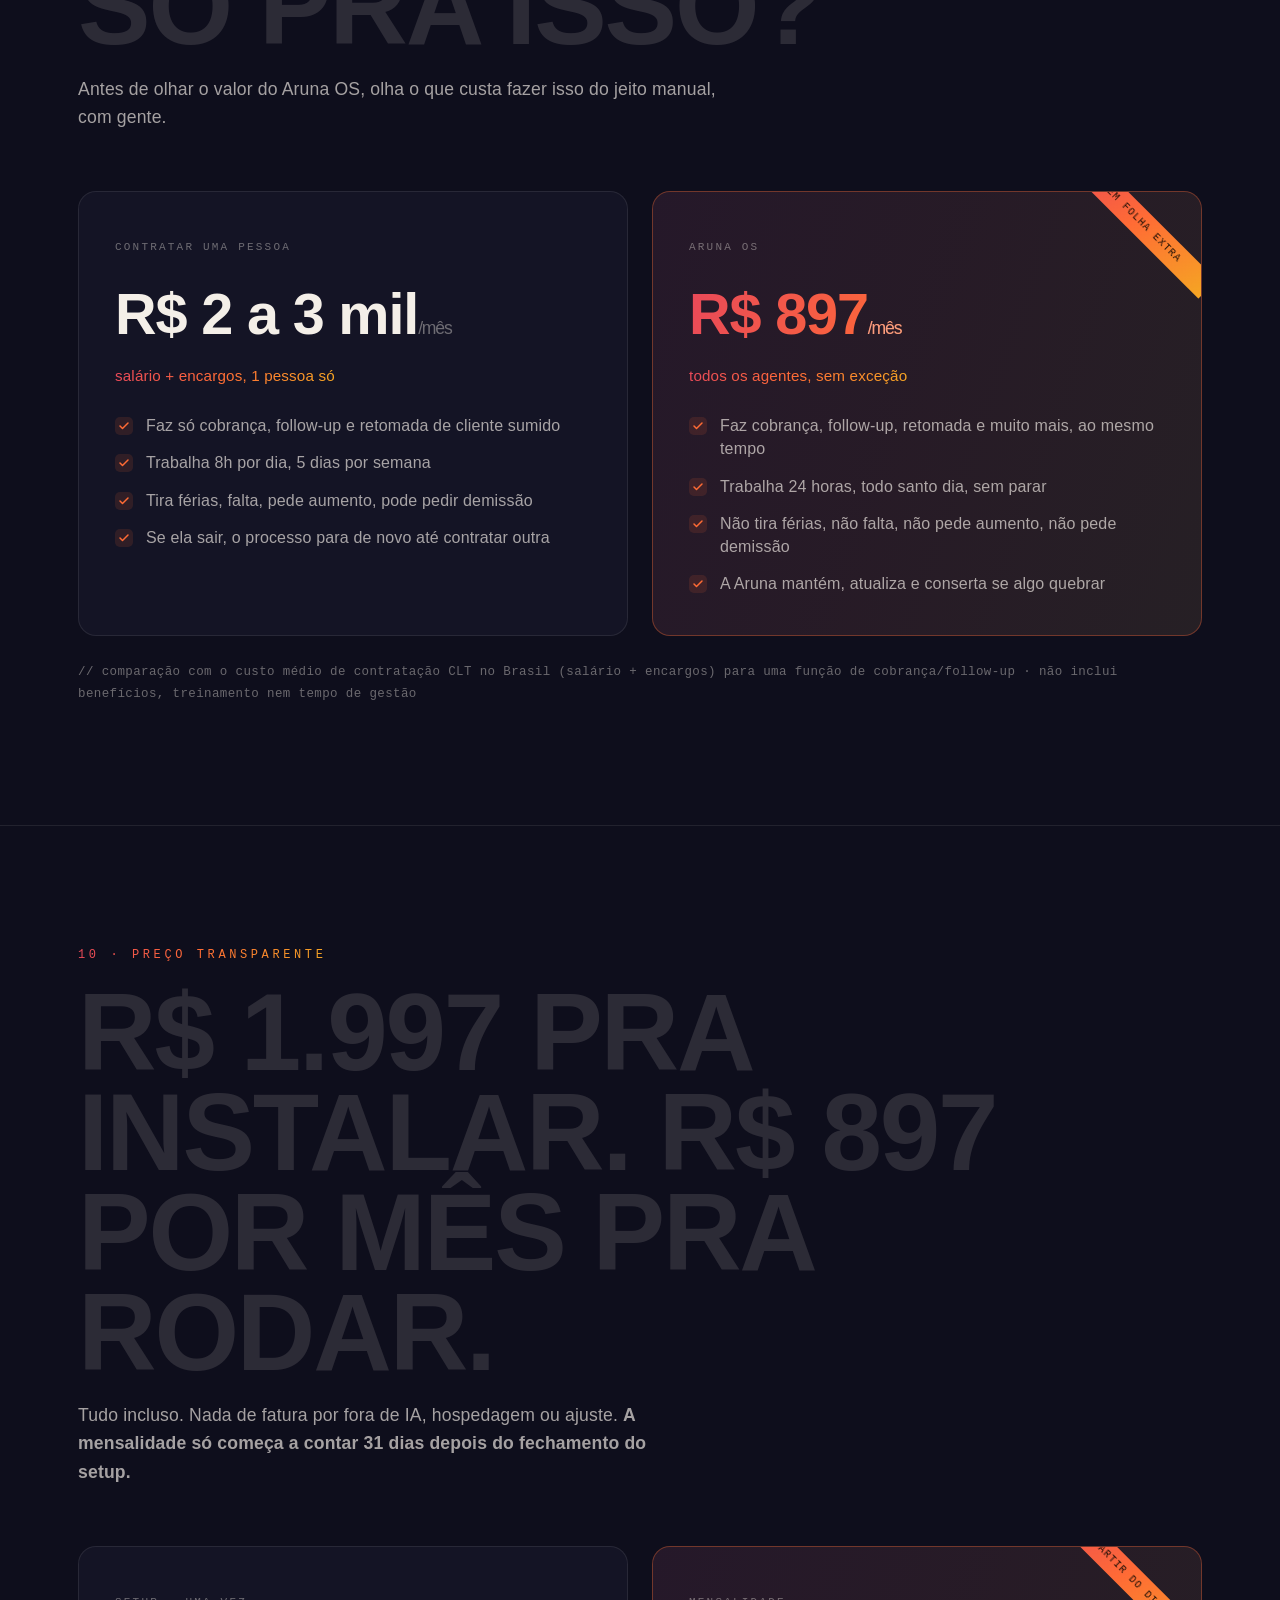
==== commit 7a23226a: "Oferta: 5 agentes sob medida (antes 8 a 15) Co-Authored-By: Claude Fable 5 <noreply@anthropic.com>" ====
--- a/index.html
+++ b/index.html
@@ -4,9 +4,9 @@
 <meta charset="UTF-8">
 <meta name="viewport" content="width=device-width, initial-scale=1.0">
 <title>Aruna OS · A empresa que anda sozinha</title>
-<meta name="description" content="A Aruna instala de 8 a 15 agentes de IA dentro da sua empresa. A gente desenha, hospeda e mantém. Você só comanda pelo WhatsApp.">
+<meta name="description" content="A Aruna instala 5 agentes de IA sob medida dentro da sua empresa. A gente desenha, hospeda e mantém. Você só comanda pelo WhatsApp.">
 <meta property="og:title" content="Aruna OS · A empresa que anda sozinha">
-<meta property="og:description" content="De 8 a 15 agentes de IA instalados, hospedados e mantidos pela Aruna. Você só comanda.">
+<meta property="og:description" content="5 agentes de IA sob medida, instalados, hospedados e mantidos pela Aruna. Você só comanda.">
 <meta property="og:image" content="assets/hero-network.png">
 <meta property="og:type" content="website">
 <link rel="preconnect" href="https://api.fontshare.com" crossorigin>
@@ -358,7 +358,7 @@
         <span class="pill">Para donos de empresa</span>
       </div>
       <h1 class="reveal in d1">Você não precisa de mais um funcionário.<br><span class="em">Precisa parar de ser o gargalo da própria empresa.</span></h1>
-      <p class="sub reveal in d2">A Aruna instala de <b>8 a 15 agentes de IA</b> dentro da sua empresa. A gente desenha, hospeda e mantém. <b>Você só comanda pelo WhatsApp.</b></p>
+      <p class="sub reveal in d2">A Aruna instala <b>5 agentes de IA sob medida</b> dentro da sua empresa. A gente desenha, hospeda e mantém. <b>Você só comanda pelo WhatsApp.</b></p>
       <div class="hero-actions reveal in d3">
         <a class="btn" href="https://pay.cakto.com.br/wwjd4ua">Quero contratar o Aruna OS <span class="arrow">↗</span></a>
         <a class="btn ghost" href="#" data-wa>Tirar dúvida no WhatsApp</a>
@@ -455,7 +455,7 @@
           <li><b>Comercial:</b> a cadência que retoma lead e orçamento parado, responde na hora, qualifica e fecha, desenhada ponta a ponta.</li>
           <li><b>Financeiro:</b> as recorrências estão automatizadas? A conciliação de Pix e cartão é automática? Tem DRE? Os relatórios estão funcionando de verdade? A gente acerta tudo isso.</li>
           <li><b>Pós-venda:</b> aviso de recompra ou renovação antes do vencimento, retomada de cliente sumido, atendimento que não deixa ninguém esperando.</li>
-          <li>Lista confirmada dos 8 a 15 agentes que começam a rodar na sua empresa.</li>
+          <li>Lista confirmada dos 5 agentes que começam a rodar na sua empresa.</li>
           <li>Os gargalos de hoje mapeados, com o plano de correção já na mão.</li>
         </ul>
         <p class="seal"><span class="hl">O retorno automático da sua empresa desenhado e confirmado.</span> ✓</p>
@@ -545,8 +545,8 @@
   <div class="wrap">
     <div class="sec-head">
       <span class="sec-num reveal">06 · Dentro do sistema</span>
-      <h2 class="ghost-title reveal d1">De 8 a 15<br>agentes.<br>Sob medida.</h2>
-      <p class="reveal d2" style="font-size:1.1rem;color:var(--ink-mid);max-width:620px">A gente monta o squad da sua empresa logo no começo, junto com você. Você escolhe de 8 a 15 agentes deste cardápio, conforme o porte e o briefing. Este é o cardápio completo, setor por setor:</p>
+      <h2 class="ghost-title reveal d1">5 agentes.<br>Os certos.<br>Sob medida.</h2>
+      <p class="reveal d2" style="font-size:1.1rem;color:var(--ink-mid);max-width:620px">A gente monta o squad da sua empresa logo no começo, junto com você. Do cardápio completo, saem os 5 agentes certos pra sua operação, escolhidos com você conforme o que mais aperta. Este é o cardápio, setor por setor:</p>
     </div>
     <div class="squads">
       <div class="squad reveal d1">
@@ -624,7 +624,7 @@
         </ul>
       </div>
     </div>
-    <p class="squads-cap reveal">// <span class="hl">38 agentes no cardápio.</span> Você escolhe de 8 a 15 pra rodar na sua empresa, conforme o porte. Cada agente com um trabalho claro, ativo 24/7, mantido pela Aruna.</p>
+    <p class="squads-cap reveal">// <span class="hl">38 agentes no cardápio.</span> A gente escolhe com você os 5 certos pra rodar na sua empresa. Cada um com um trabalho claro, ativo 24/7, mantido pela Aruna.</p>
   </div>
 </section>
 
@@ -752,7 +752,7 @@
         <div class="amt">R$ 1.997</div>
         <div class="when">à vista no Pix, ou em até 12x no cartão</div>
         <ul class="plist">
-          <li>De 8 a 15 agentes de IA customizados pra sua empresa</li>
+          <li>5 agentes de IA customizados pra sua empresa</li>
           <li>Implantação completa: desenho, teste e go-live</li>
           <li>Instalação completa em 15 dias úteis</li>
           <li>Integração com WhatsApp, seus sistemas atuais (CRM, planilha, ERP), Drive, e-mail</li>
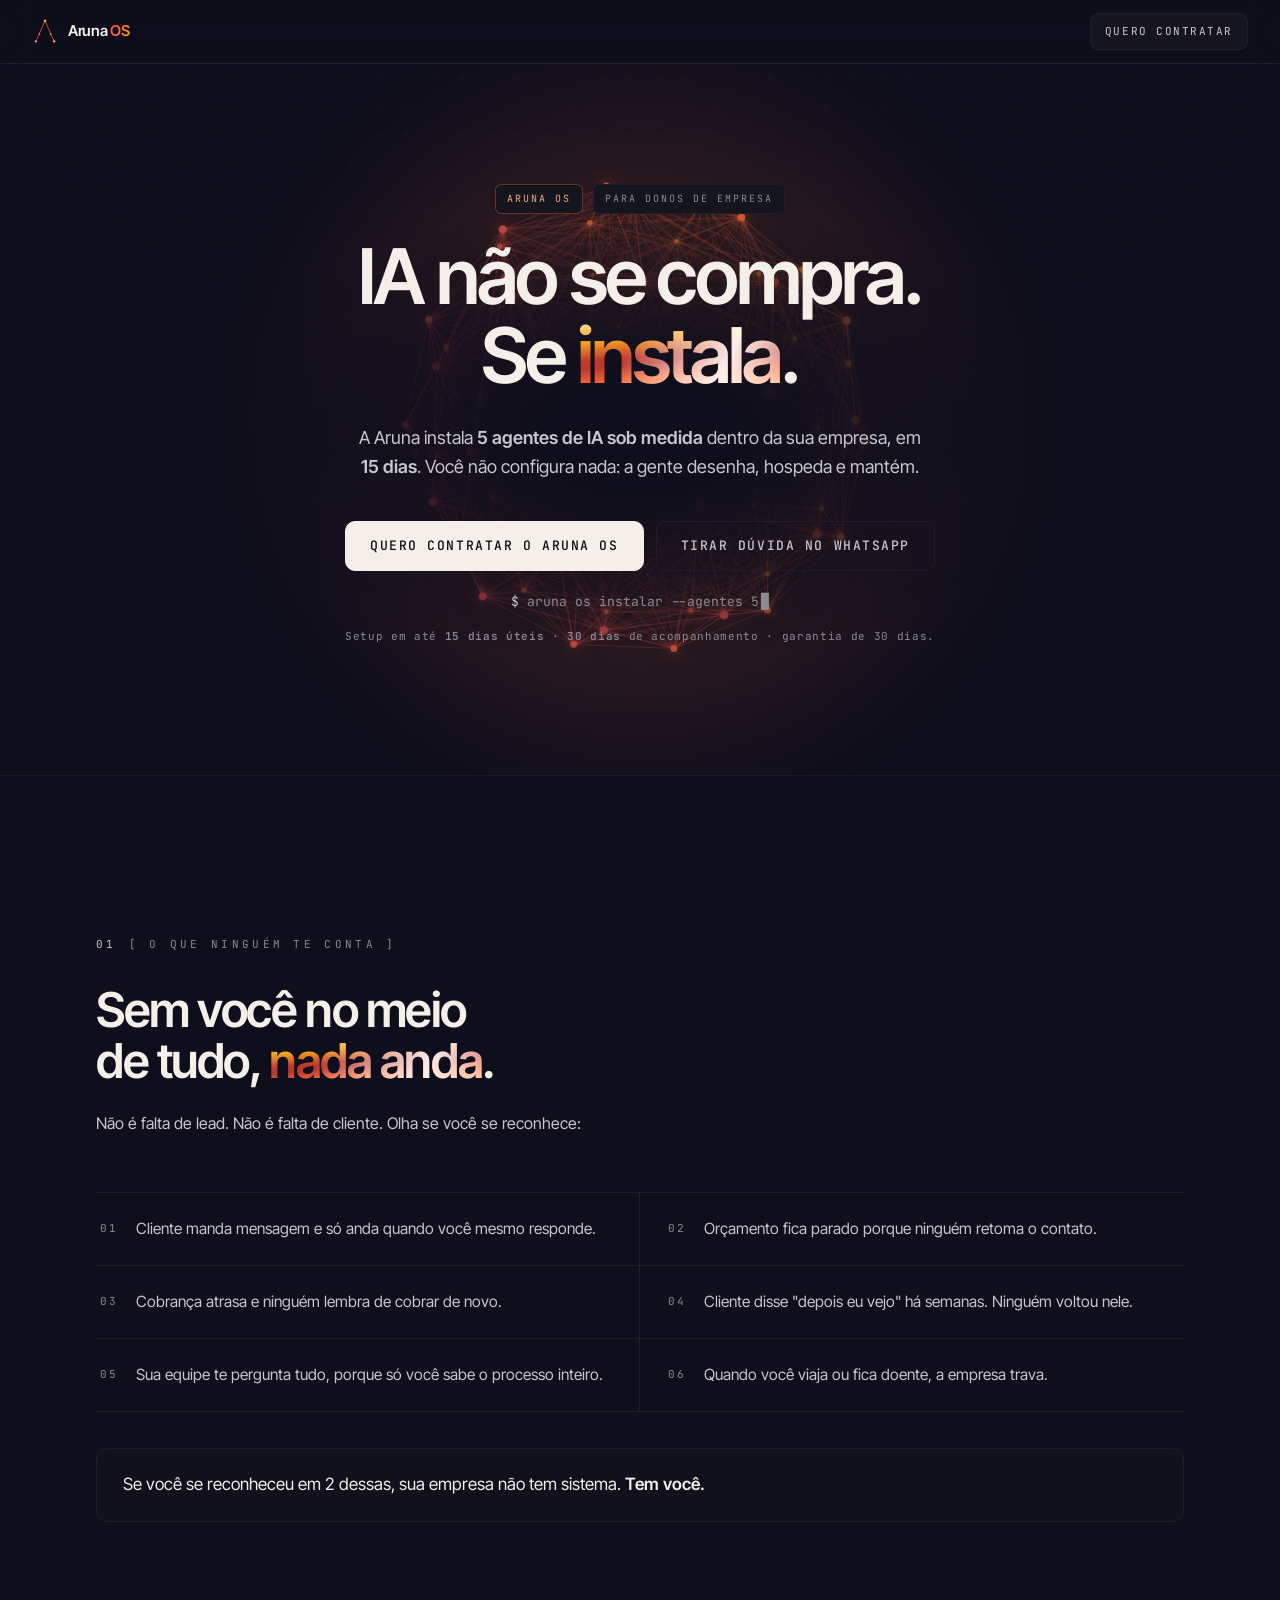
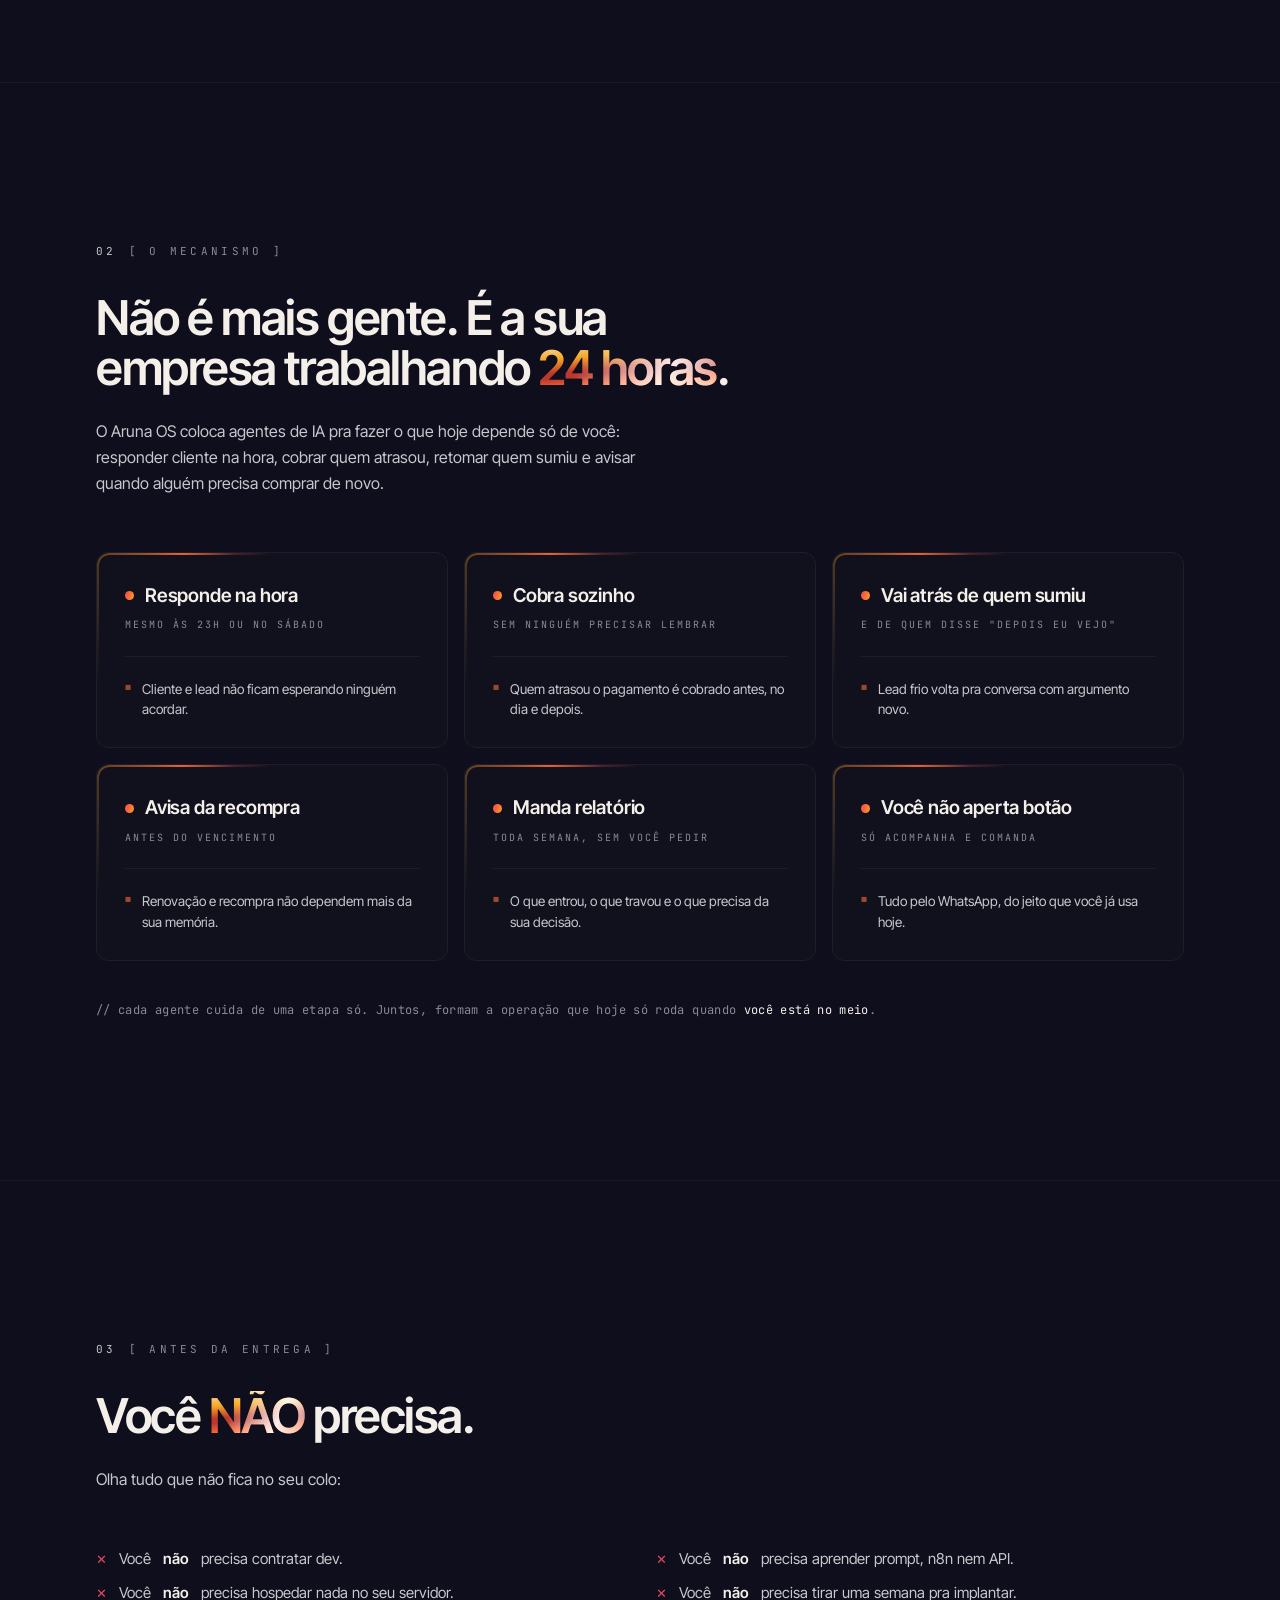
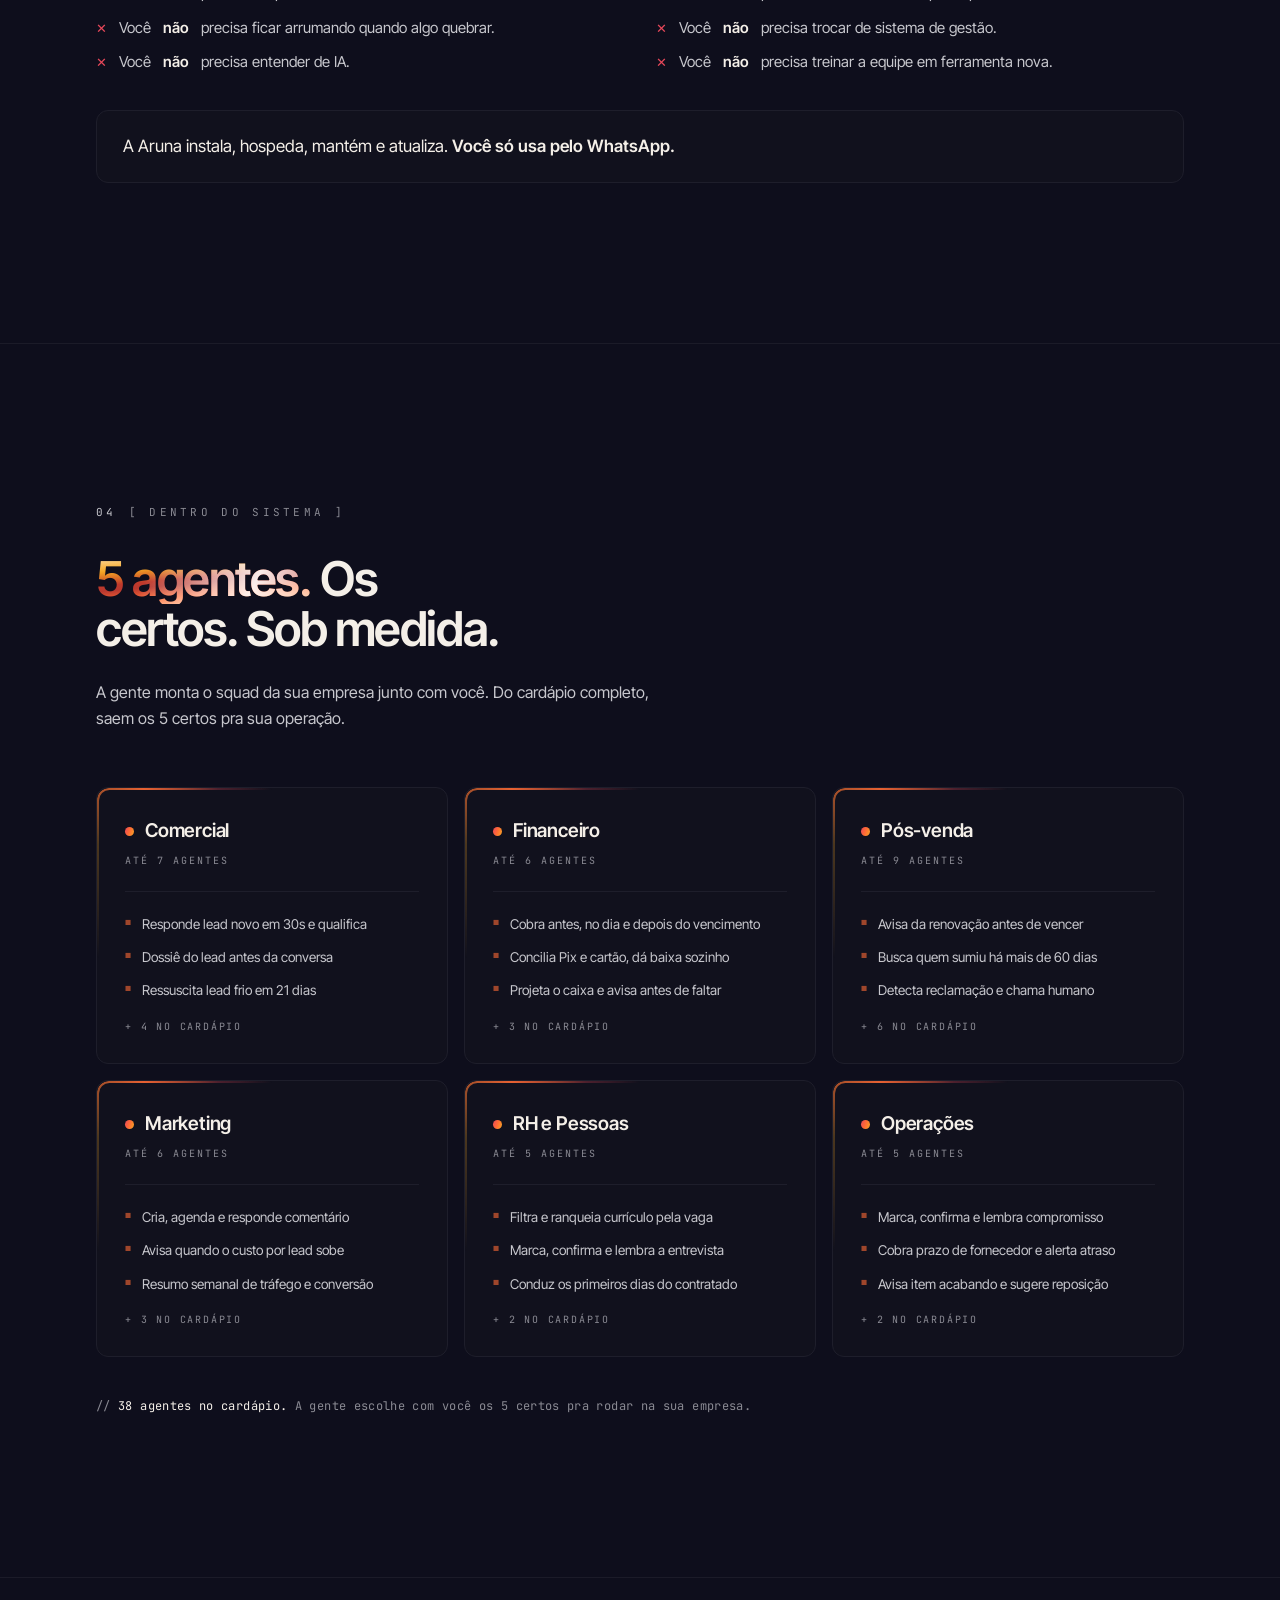
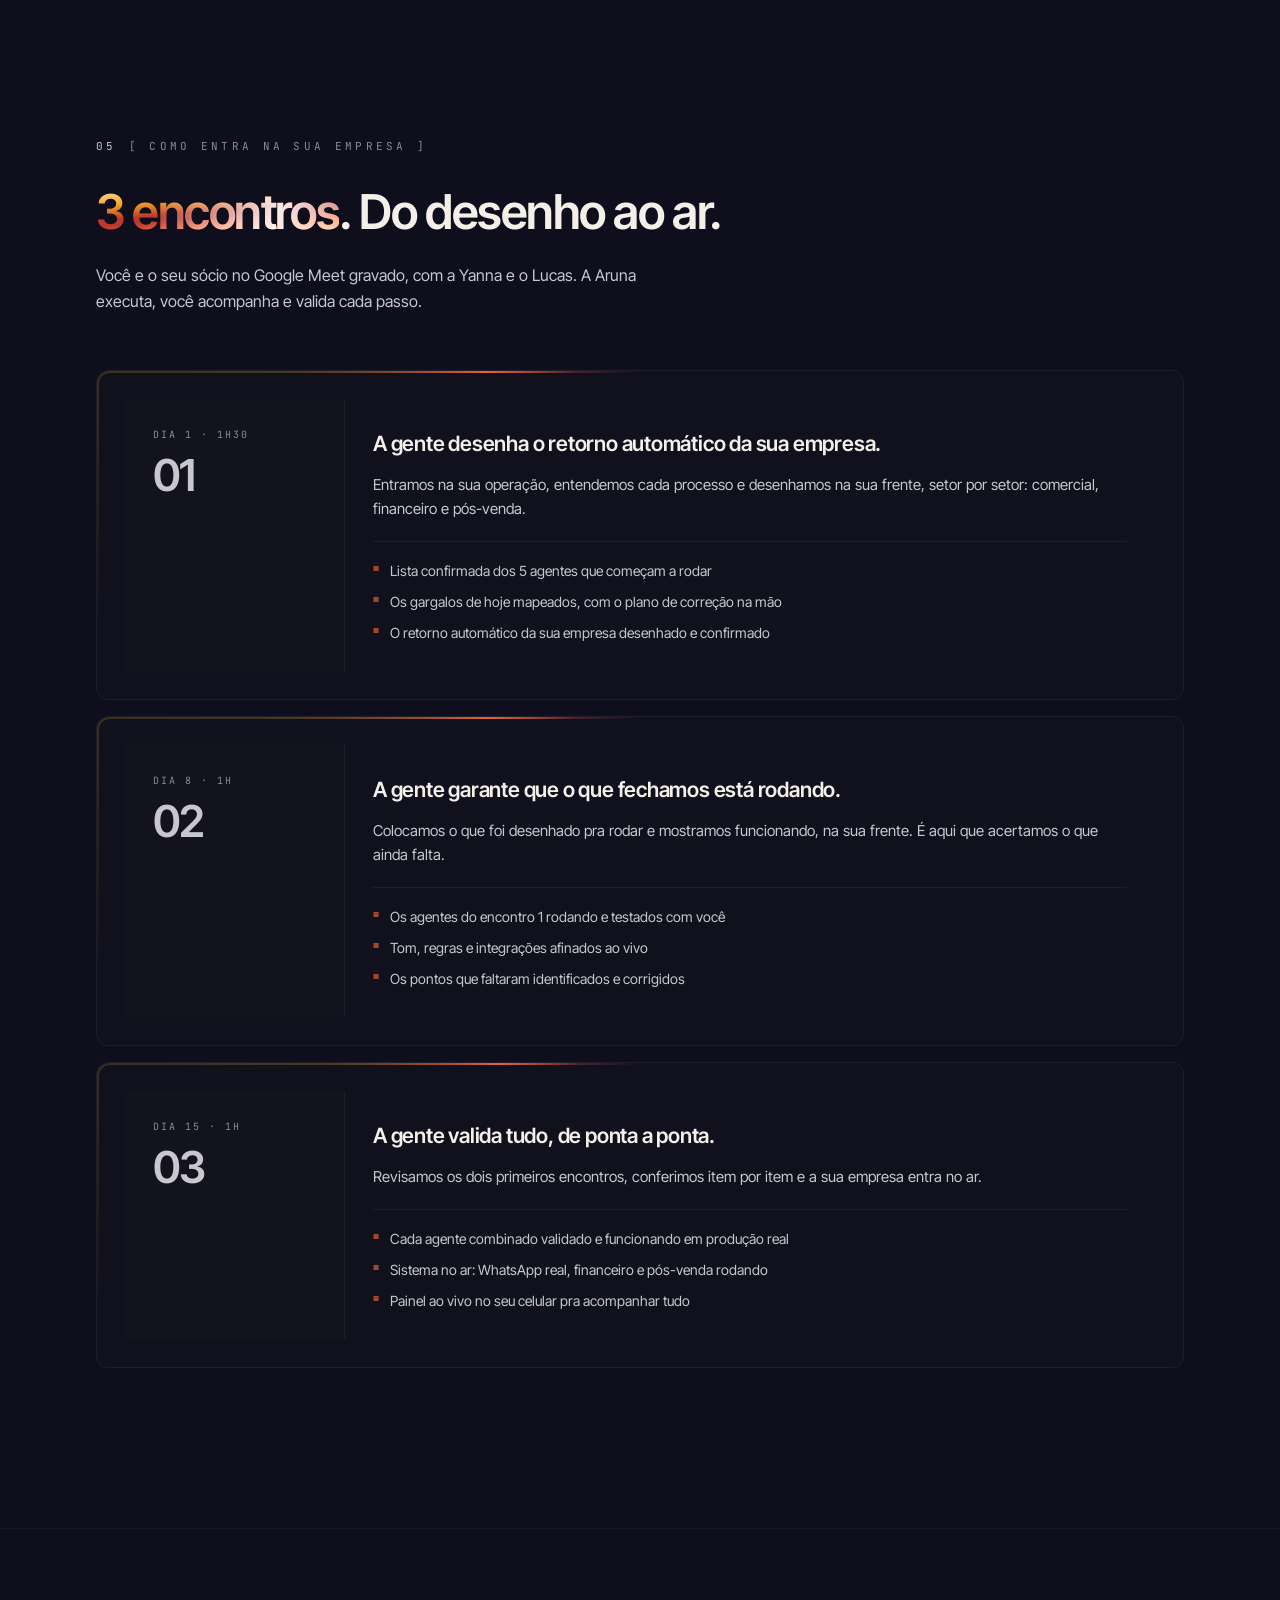
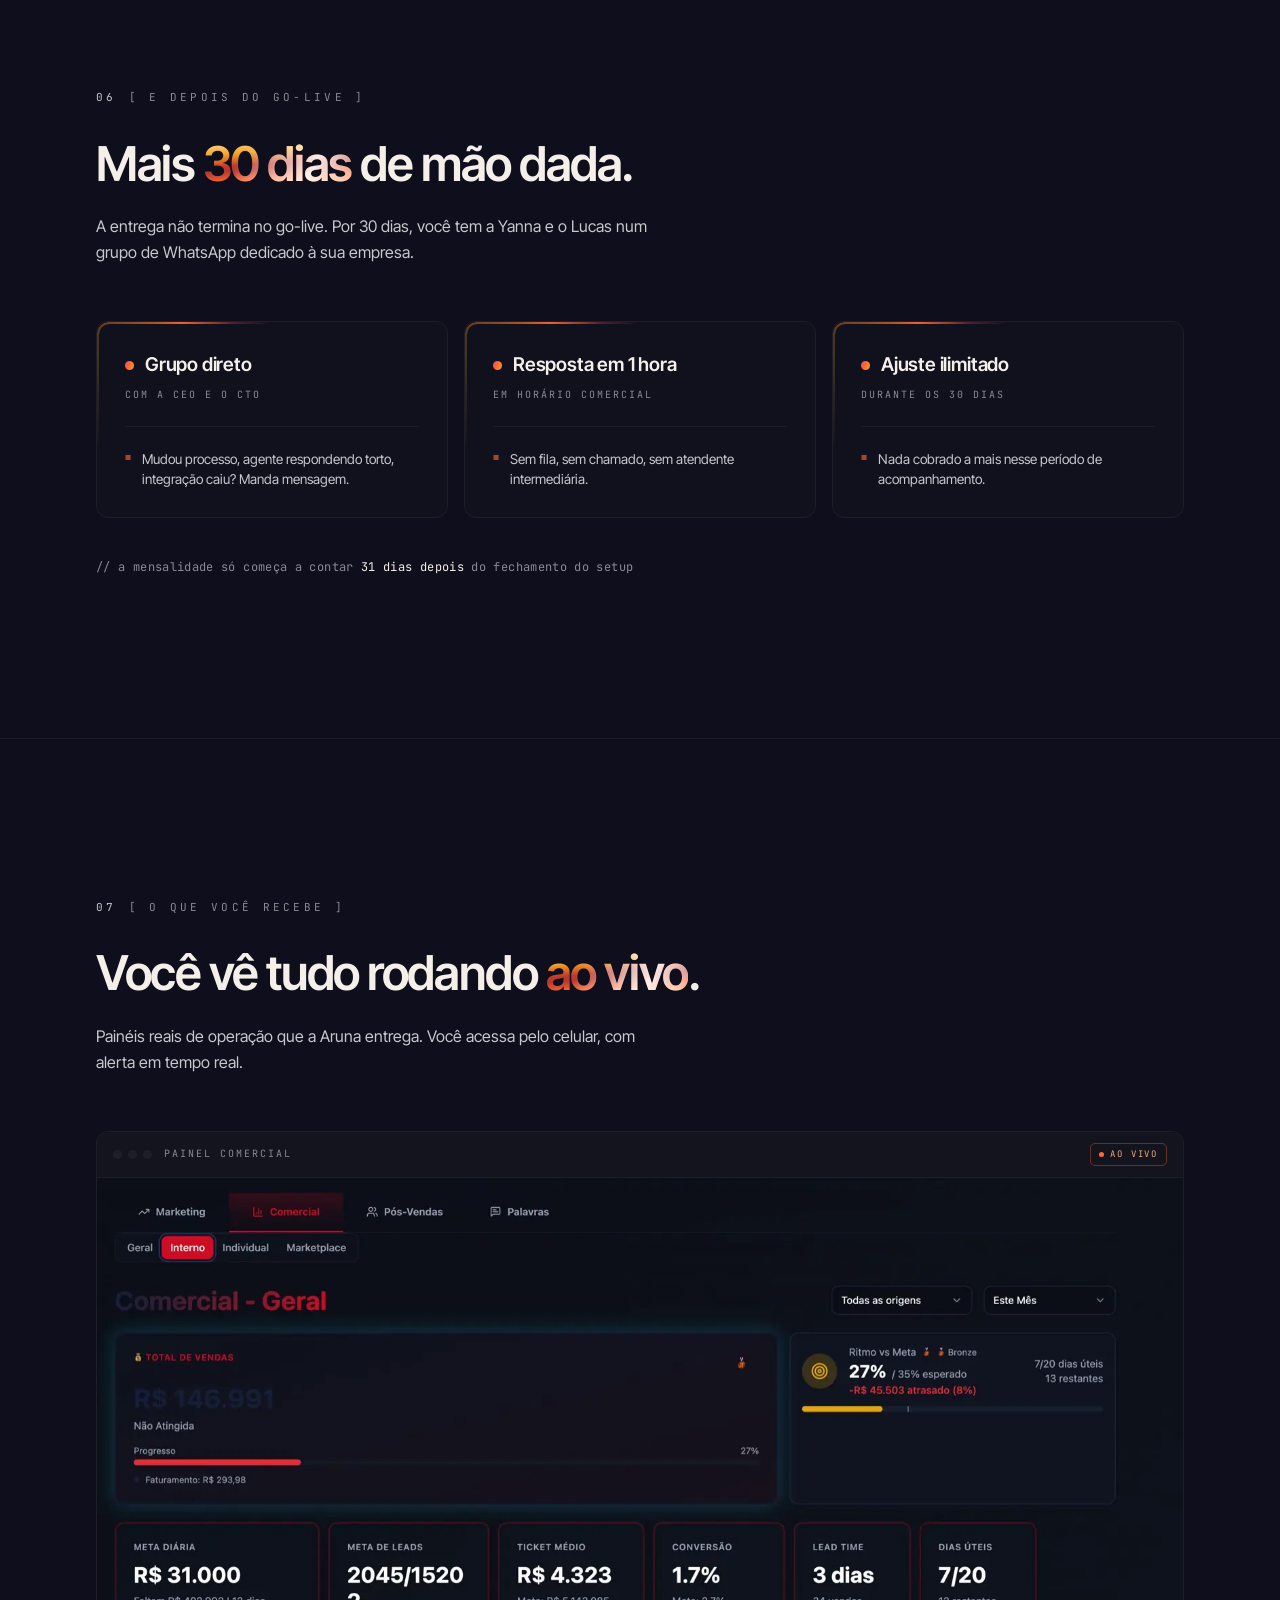
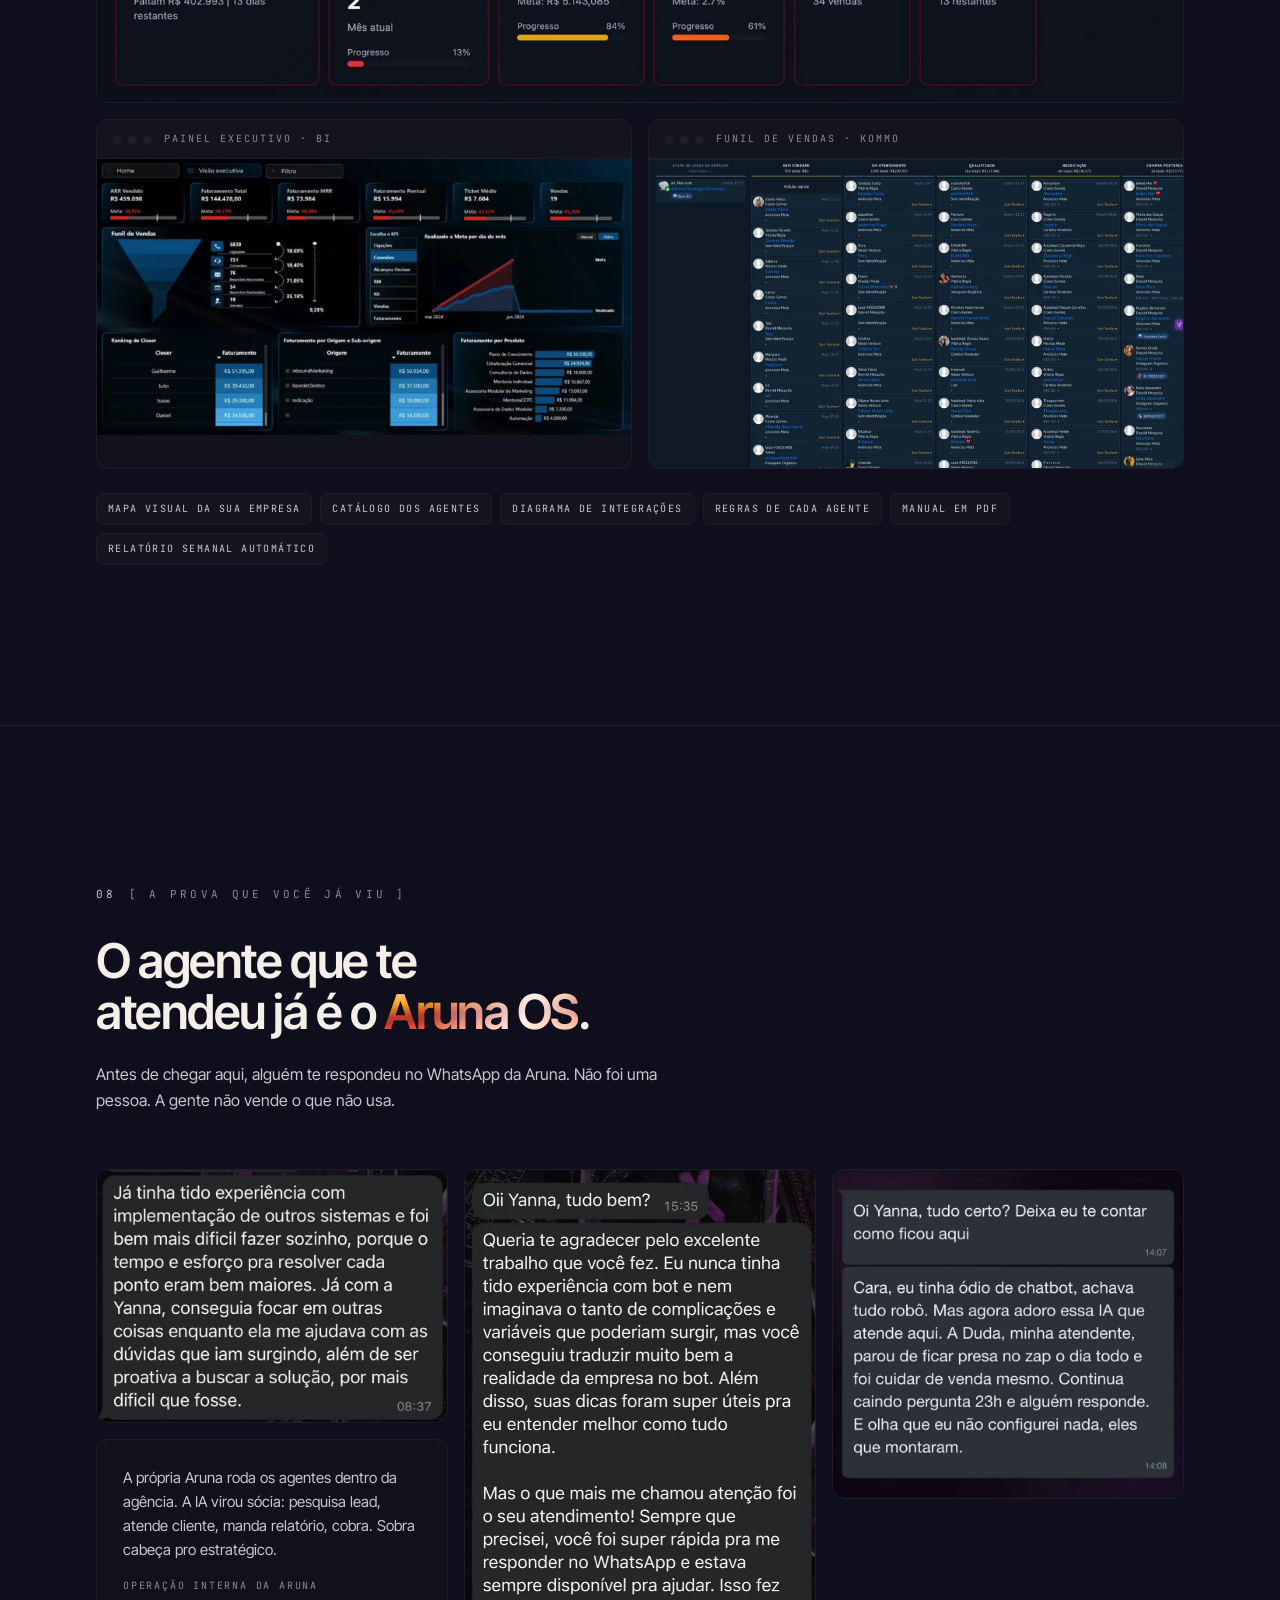
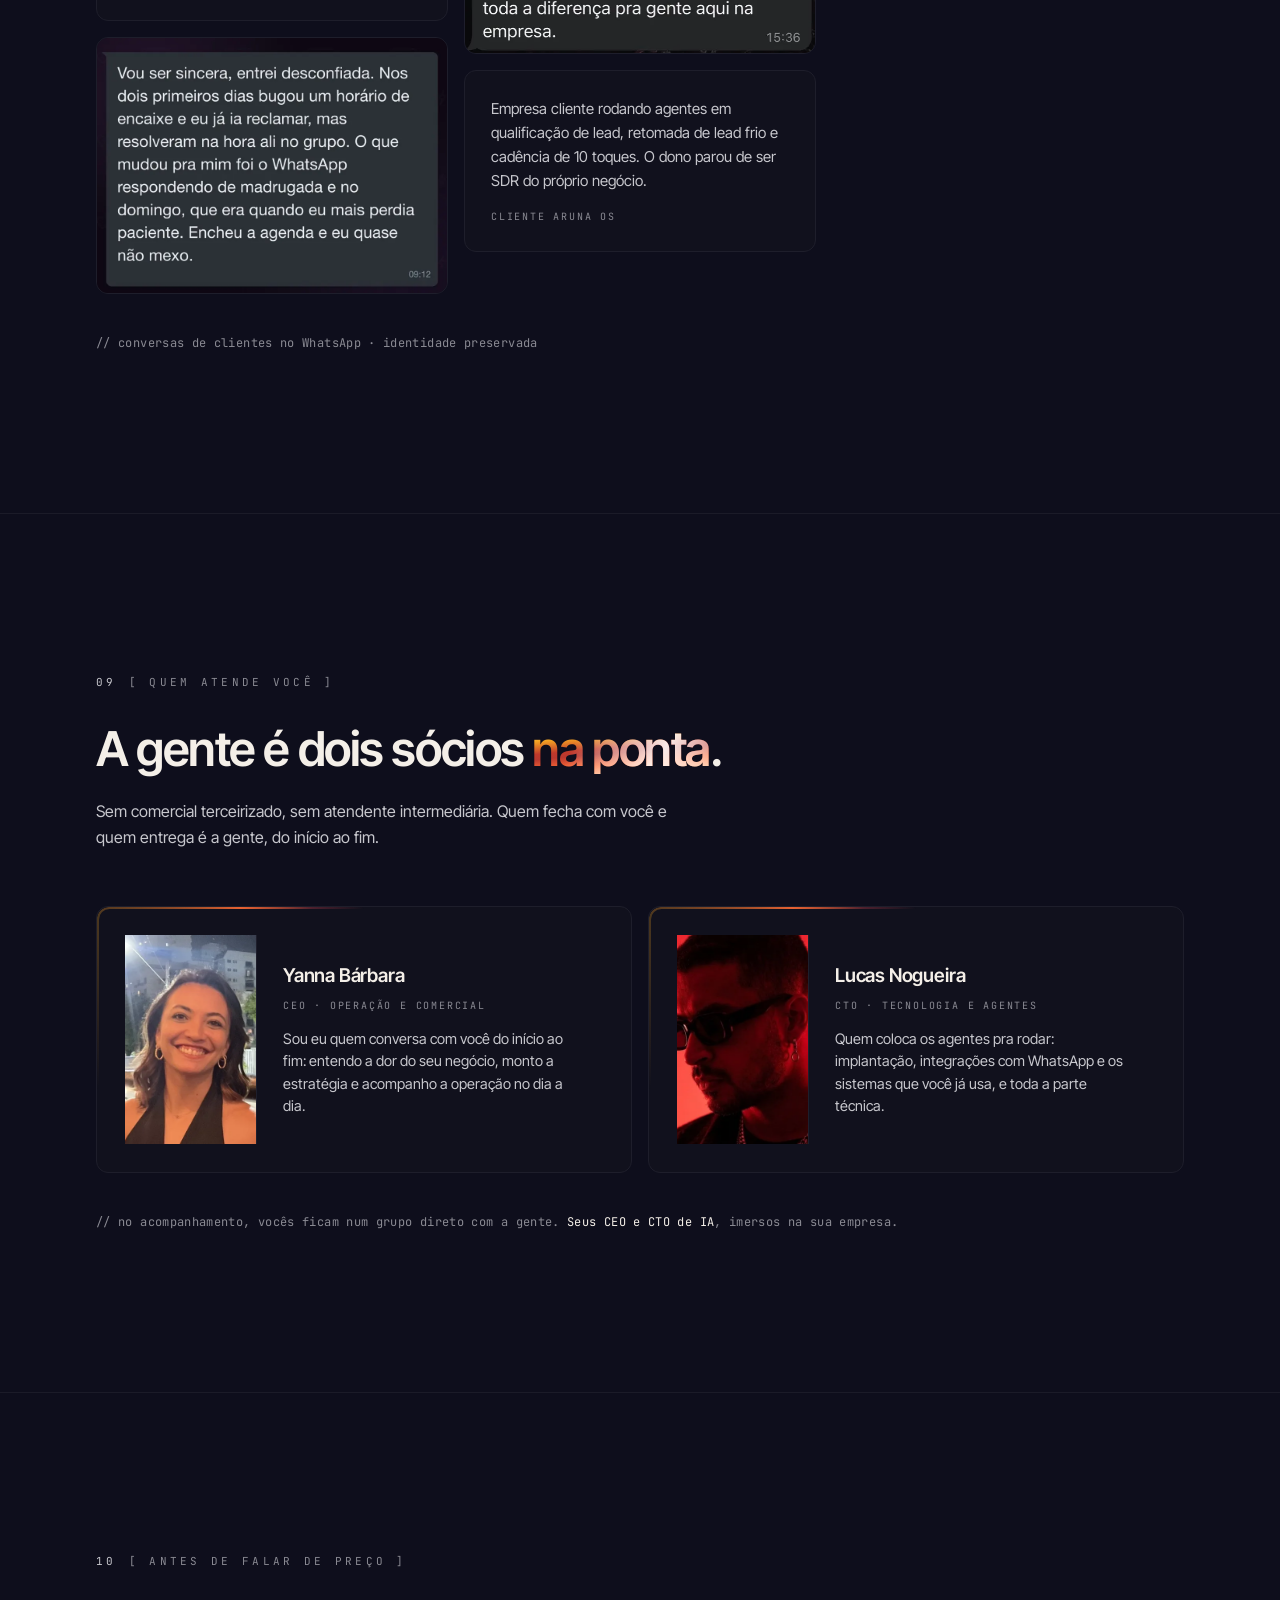
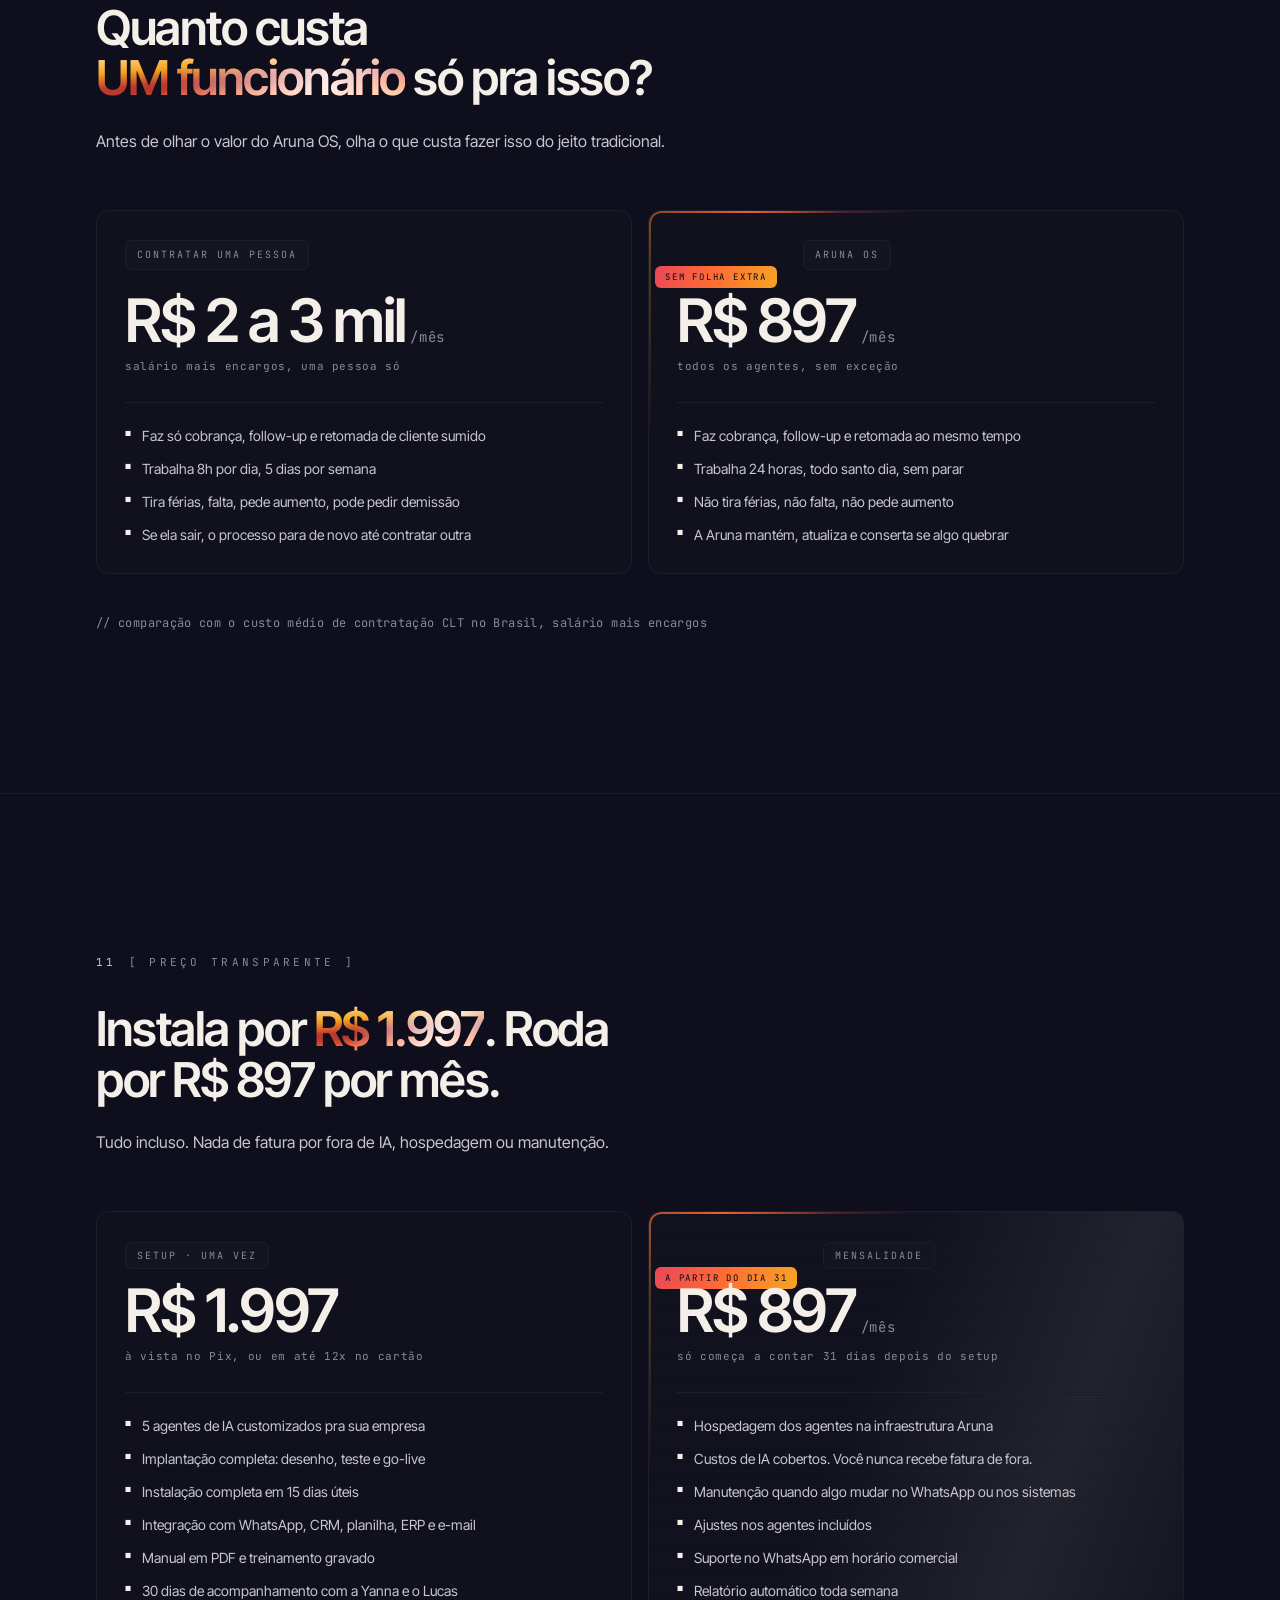
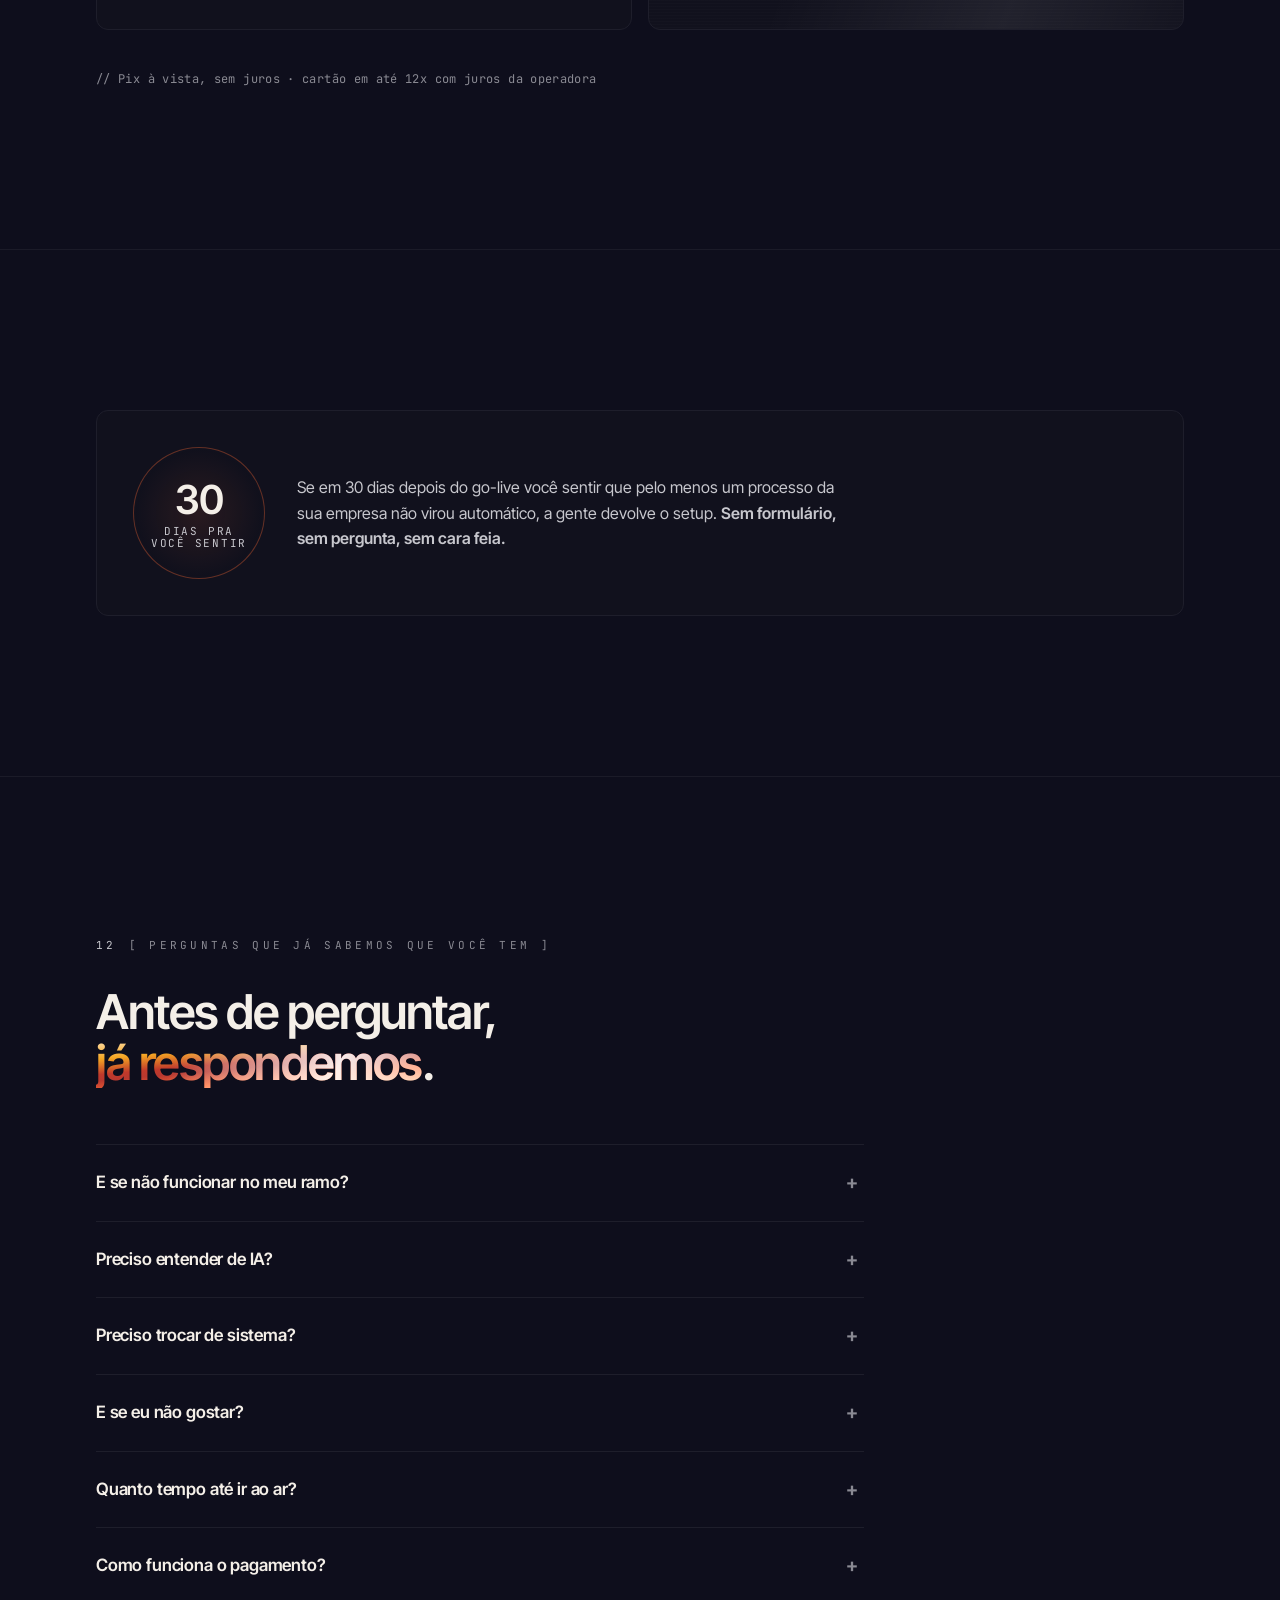
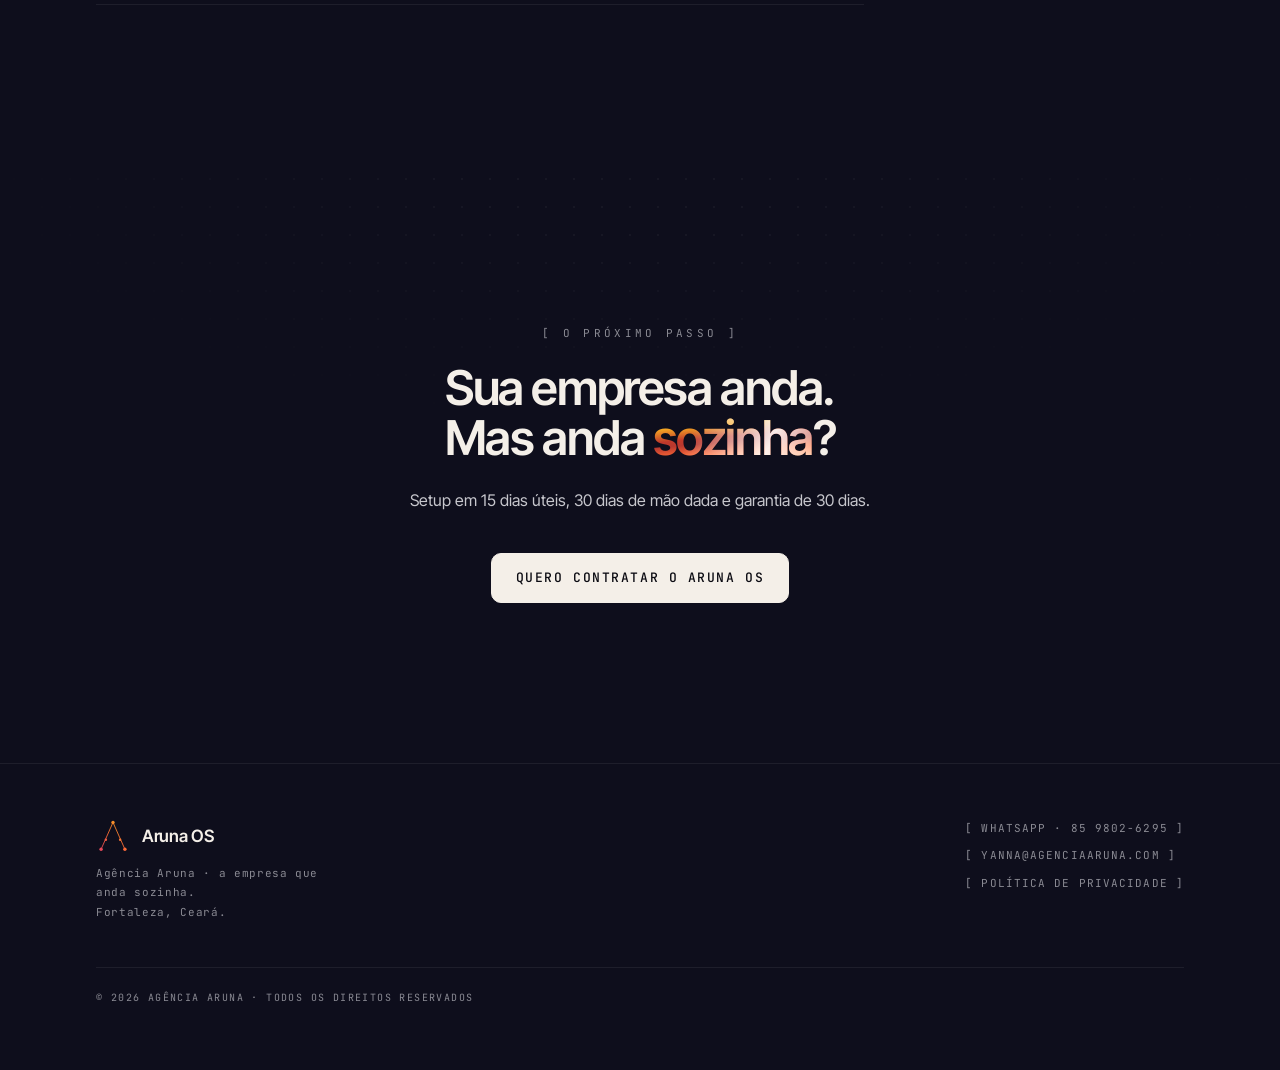
==== commit 2535edff: "Landing nova do Aruna OS e número novo da Aruna - página reconstruída: 12 seções, hero centralizado," ====
--- a/index.html
+++ b/index.html
@@ -1,987 +1,1384 @@
-<!DOCTYPE html>
-<html lang="pt-BR">
+<!doctype html>
+<html lang="pt-BR" data-grad="metal" data-view="desk" data-fundo="azul" data-rede="fundo">
 <head>
-<meta charset="UTF-8">
-<meta name="viewport" content="width=device-width, initial-scale=1.0">
-<title>Aruna OS · A empresa que anda sozinha</title>
-<meta name="description" content="A Aruna instala 5 agentes de IA sob medida dentro da sua empresa. A gente desenha, hospeda e mantém. Você só comanda pelo WhatsApp.">
-<meta property="og:title" content="Aruna OS · A empresa que anda sozinha">
-<meta property="og:description" content="5 agentes de IA sob medida, instalados, hospedados e mantidos pela Aruna. Você só comanda.">
-<meta property="og:image" content="assets/hero-network.png">
+<meta charset="utf-8">
+<meta name="viewport" content="width=device-width, initial-scale=1">
+<title>Aruna OS · 5 agentes de IA instalados na sua empresa</title>
+<meta name="description" content="A Aruna instala 5 agentes de IA sob medida dentro da sua empresa em 15 dias. A gente desenha, hospeda e mantém. Você só comanda pelo WhatsApp.">
+<link rel="canonical" href="https://agenciaaruna.com/">
+<meta name="theme-color" content="#0E0E1C">
+
+<!-- prévia ao compartilhar (WhatsApp, Instagram, LinkedIn) -->
 <meta property="og:type" content="website">
-<link rel="preconnect" href="https://api.fontshare.com" crossorigin>
-<link href="https://api.fontshare.com/v2/css?f[]=cabinet-grotesk@800,700,500&f[]=general-sans@400,500,600&f[]=jetbrains-mono@400,500&display=swap" rel="stylesheet">
-<script>document.documentElement.className='js';</script>
+<meta property="og:locale" content="pt_BR">
+<meta property="og:url" content="https://agenciaaruna.com/">
+<meta property="og:site_name" content="Agência Aruna">
+<meta property="og:title" content="Aruna OS · 5 agentes de IA instalados na sua empresa">
+<meta property="og:description" content="Instalados, hospedados e mantidos pela Aruna, em 15 dias. Você não configura nada: só comanda pelo WhatsApp.">
+<meta property="og:image" content="https://agenciaaruna.com/img/og-aruna-os.jpg">
+<meta property="og:image:width" content="1200">
+<meta property="og:image:height" content="630">
+<meta name="twitter:card" content="summary_large_image">
+
+<!-- favicon: o nó da marca, em SVG dentro do próprio arquivo (zero requisição) -->
+<link rel="icon" href="data:image/svg+xml,%3Csvg xmlns='http://www.w3.org/2000/svg' viewBox='0 0 100 100'%3E%3Cdefs%3E%3ClinearGradient id='g' x1='16' y1='86' x2='84' y2='6' gradientUnits='userSpaceOnUse'%3E%3Cstop stop-color='%23E8485A'/%3E%3Cstop offset='.45' stop-color='%23FF6B35'/%3E%3Cstop offset='1' stop-color='%23F5A623'/%3E%3C/linearGradient%3E%3C/defs%3E%3Crect width='100' height='100' rx='22' fill='%230E0E1C'/%3E%3Cline x1='50' y1='20' x2='24' y2='78' stroke='url(%23g)' stroke-width='5' stroke-linecap='round'/%3E%3Cline x1='50' y1='20' x2='76' y2='78' stroke='url(%23g)' stroke-width='5' stroke-linecap='round'/%3E%3Ccircle cx='50' cy='20' r='9' fill='url(%23g)'/%3E%3Ccircle cx='24' cy='78' r='9' fill='url(%23g)'/%3E%3Ccircle cx='76' cy='78' r='9' fill='url(%23g)'/%3E%3C/svg%3E">
+<link rel="preconnect" href="https://fonts.googleapis.com">
+<link rel="preconnect" href="https://fonts.gstatic.com" crossorigin>
+<!-- Só os pesos que a página realmente usa. Os quatro pesos originais custavam
+     267 KB de fonte; Inter Tight 500 e 700 e JetBrains 700 não eram usados em
+     lugar nenhum e saíram: 118 KB a menos. -->
+<link href="https://fonts.googleapis.com/css2?family=Inter+Tight:wght@400;600&family=JetBrains+Mono:wght@400;500&display=swap" rel="stylesheet">
+<script>document.documentElement.className+=' js'</script>
+
+<!-- Pixel da Aruna (805389752641637). Sem ele o teste A/B da headline não mede nada. -->
+<script>
+!function(f,b,e,v,n,t,s){if(f.fbq)return;n=f.fbq=function(){n.callMethod?
+n.callMethod.apply(n,arguments):n.queue.push(arguments)};if(!f._fbq)f._fbq=n;
+n.push=n;n.loaded=!0;n.version='2.0';n.queue=[];t=b.createElement(e);t.async=!0;
+t.src=v;s=b.getElementsByTagName(e)[0];s.parentNode.insertBefore(t,s)}(window,
+document,'script','https://connect.facebook.net/en_US/fbevents.js');
+fbq('init','805389752641637'); fbq('track','PageView');
+</script>
+<noscript><img height="1" width="1" style="display:none" alt=""
+  src="https://www.facebook.com/tr?id=805389752641637&ev=PageView&noscript=1"></noscript>
+
+<!-- tracking da Aruna: gera o [REF:] que liga esta visita à conversa no WhatsApp -->
+<script src="https://aruna-atendimento.yanna-barbara.workers.dev/track.js" defer></script>
 <style>
+/* ================================================================
+   ARUNA OS · MODELO VISUAL
+   Tipografia, escala de espaço e tempos de animação copiados da
+   referência (medidos no CSS e no JS publicados dela):
+
+   h1 .......... clamp(44px, 6vw, 80px) · 600 · lh 1.02 · ls -0.04em
+   h2 .......... clamp(36px, 4vw, 48px) · 600 · lh 1.05 · ls -0.03em · máx 672px
+   parágrafo ... 16px (hero 18px) · lh 1.625 · máx 576px
+   etiqueta .... mono 11/12px · ls 0.30em
+   seção ....... 112px no celular · 160px no desktop
+   ritmo ....... etiqueta→título 32 · título→texto 24 · h1→sub 28 · bloco→grade 56
+   entrada ..... 0.7s cubic-bezier(.21,.6,.35,1) · atrasos 100/150/180ms
+   hover ....... 0.15s / 0.2s / 0.3s
+   contínuas ... feixe 7s linear · flutuação 7s ease-in-out (-12px)
+                 pulso 4.5s ease-in-out (.45→1 / .92→1.06)
+                 brilho 6s ease-in-out com pausa · cursor 1.05s step-end
+                 granulado 0.9s steps(4,end) ±2%
+   ================================================================ */
+
+@property --beam-angle { syntax: '<angle>'; initial-value: 0deg; inherits: false; }
+
 :root{
-  /* paleta oficial Aruna */
-  --void:#0E0E1C;
-  --void-2:#141425;
-  --void-3:#1b1b30;
-  --panel:#15152a;
-  --cream:#F4EFE8;
-  --ink:#F4EFE8;
-  --ink-mid:rgba(244,239,232,.66);
-  --ink-dim:rgba(244,239,232,.40);
-  --ghost:rgba(244,239,232,.13);
-  --line:rgba(244,239,232,.09);
-  --line-strong:rgba(244,239,232,.18);
-  --coral:#E8485A;
-  --orange:#FF6B35;
-  --amber:#F5A623;
-  --grad:linear-gradient(110deg,#E8485A 0%,#FF6B35 48%,#F5A623 100%);
-  --grad-soft:linear-gradient(110deg,rgba(232,72,90,.16),rgba(255,107,53,.16) 50%,rgba(245,166,35,.16));
-  --flame:#FF6B35;
-  --glow:rgba(255,107,53,.20);
-  --glow-soft:rgba(255,107,53,.12);
-  --maxw:1180px;
-  --display:'Cabinet Grotesk',sans-serif;
-  --body:'General Sans',sans-serif;
+  --cream:#F4EFE8; --coral:#E8485A; --orange:#FF6B35; --amber:#F5A623;
+  --grad-cta:linear-gradient(110deg,#E8485A 0%,#FF6B35 48%,#F5A623 100%);
+  --fog:#C7C7CD; --smoke:#8A8A93;
+  --display:'Inter Tight',system-ui,sans-serif;
   --mono:'JetBrains Mono',ui-monospace,monospace;
-}
-*{margin:0;padding:0;box-sizing:border-box}
-html{scroll-behavior:smooth;-webkit-text-size-adjust:100%}
+  --saida:cubic-bezier(.21,.6,.35,1);   /* curva de entrada deles */
+  --pop:cubic-bezier(.22,1,.36,1);
+}
+[data-fundo="azul"]{ --void:#0E0E1C; --card:#15151F; --steel:#1E1E2B; }
+[data-fundo="neutro"]{ --void:#070709; --card:#0F0F12; --steel:#1C1C20; }
+
+[data-grad="metal"]{
+  /* miolo travado em #B8382F: 3,33:1 sobre o fundo. O #8E2230 dava 2,21:1 e reprovava. */
+  --grad-display:linear-gradient(175deg,#FFE7BE 0%,#F5A623 27%,#C0392B 47%,#B8382F 55%,#FF6B35 73%,#FFDCA8 100%);
+  --grad-title:var(--grad-display); --title-solid:transparent;
+}
+[data-grad="fogo"]{
+  --grad-display:linear-gradient(115deg,#F4EFE8 0%,#F5A623 34%,#FF6B35 64%,#E8485A 100%);
+  --grad-title:var(--grad-display); --title-solid:transparent;
+}
+[data-grad="creme"]{
+  --grad-display:var(--grad-cta); --grad-title:none; --title-solid:var(--cream);
+}
+
+*{box-sizing:border-box;margin:0;padding:0}
+html{-webkit-text-size-adjust:100%}
+/* o padrão do navegador para <b> é 700, peso que não baixamos mais */
+b,strong{font-weight:600}
 body{
-  background:var(--void);color:var(--ink);
-  font-family:var(--body);font-weight:400;line-height:1.6;letter-spacing:.01em;
-  overflow-x:hidden;-webkit-font-smoothing:antialiased;
-}
-::selection{background:var(--orange);color:#160a04}
-a{color:inherit;text-decoration:none}
-img{display:block;max-width:100%}
-
-body::before{
-  content:"";position:fixed;inset:0;z-index:-1;pointer-events:none;
-  background:
-    radial-gradient(1100px 600px at 78% -8%,rgba(255,107,53,.10),transparent 60%),
-    radial-gradient(900px 500px at 8% 4%,rgba(232,72,90,.07),transparent 60%);
-}
-body::after{
-  content:"";position:fixed;inset:0;z-index:9999;pointer-events:none;opacity:.04;
-  background-image:url("data:image/svg+xml,%3Csvg xmlns='http://www.w3.org/2000/svg' width='160' height='160'%3E%3Cfilter id='n'%3E%3CfeTurbulence type='fractalNoise' baseFrequency='.85' numOctaves='3'/%3E%3C/filter%3E%3Crect width='100%25' height='100%25' filter='url(%23n)'/%3E%3C/svg%3E");
-}
-
-.wrap{max-width:var(--maxw);margin:0 auto;padding:0 28px}
-section{position:relative}
-
-.eyebrow{font-family:var(--mono);font-size:11px;font-weight:500;letter-spacing:.34em;text-transform:uppercase;color:var(--ink-dim)}
-.grad-text{background:var(--grad);-webkit-background-clip:text;background-clip:text;color:transparent}
-
-.ghost-title{font-family:var(--display);font-weight:800;font-size:clamp(2.6rem,8.5vw,7rem);line-height:.92;letter-spacing:-.02em;color:var(--ghost);text-transform:uppercase}
-
-.node{width:9px;height:9px;border-radius:50%;background:var(--orange);box-shadow:0 0 14px var(--orange),0 0 4px var(--amber)}
-
-/* ============ NAV ============ */
-nav{position:fixed;top:0;left:0;right:0;z-index:100;display:flex;align-items:center;justify-content:space-between;
-  padding:18px 28px;background:linear-gradient(180deg,rgba(14,14,28,.92),rgba(14,14,28,0));backdrop-filter:blur(3px)}
-.brand{font-family:var(--display);font-weight:700;font-size:18px;letter-spacing:.01em;display:flex;align-items:center;gap:10px}
-.brand .mark{position:relative;width:14px;height:14px}
-.brand .mark span{position:absolute;width:6px;height:6px;border-radius:50%;background:var(--orange);box-shadow:0 0 10px var(--orange)}
-.brand .mark span:nth-child(1){left:4px;top:-1px;background:var(--amber);box-shadow:0 0 10px var(--amber)}
-.brand .mark span:nth-child(2){left:-1px;bottom:0;background:var(--coral);box-shadow:0 0 10px var(--coral)}
-.brand .mark span:nth-child(3){right:-1px;bottom:0}
-.brand b{font-weight:800}
-.brand .logo{width:30px;height:30px;flex:0 0 auto;display:block}
-.brand .niche{font-family:var(--mono);font-size:10px;font-weight:500;letter-spacing:.22em;text-transform:uppercase;color:var(--ink-dim);border-left:1px solid var(--line-strong);padding-left:10px;margin-left:6px}
-.nav-cta{font-family:var(--mono);font-size:12px;letter-spacing:.12em;text-transform:uppercase;border:1px solid var(--line-strong);border-radius:999px;padding:9px 18px;color:var(--ink-mid);transition:.3s}
-.nav-cta:hover{border-color:var(--orange);color:var(--orange);box-shadow:0 0 24px var(--glow-soft)}
-
-/* ============ HERO ============ */
-.hero{min-height:100vh;display:flex;align-items:center;padding:120px 0 80px;overflow:hidden}
-.hero-grid{display:grid;grid-template-columns:1.08fr .92fr;gap:36px;align-items:center;width:100%}
-.lockup{display:inline-flex;align-items:center;gap:14px;margin-bottom:26px;flex-wrap:wrap}
-.lockup .badge{font-family:var(--display);font-weight:800;font-size:clamp(1.4rem,2.4vw,2rem);letter-spacing:.02em;line-height:1;
-  background:var(--grad);-webkit-background-clip:text;background-clip:text;color:transparent}
-.lockup .pill{font-family:var(--mono);font-size:10px;letter-spacing:.28em;text-transform:uppercase;color:var(--ink-dim);
-  border:1px solid var(--line-strong);border-radius:999px;padding:6px 12px}
-.hero h1{font-family:var(--display);font-weight:800;font-size:clamp(2.5rem,5.4vw,4.6rem);line-height:1;letter-spacing:-.025em;color:var(--ink)}
-.hero h1 .em{background:var(--grad);-webkit-background-clip:text;background-clip:text;color:transparent;display:inline-block}
-.hero .sub{margin-top:26px;max-width:540px;font-size:clamp(1.05rem,1.4vw,1.22rem);color:var(--ink-mid);line-height:1.55}
-.hero .sub b{color:var(--ink);font-weight:600}
-.hero-actions{margin-top:36px;display:flex;align-items:center;gap:16px;flex-wrap:wrap}
-.btn{font-family:var(--body);font-weight:600;font-size:16px;letter-spacing:.01em;background:var(--grad);color:#1a0d05;
-  padding:16px 26px;border-radius:12px;border:0;cursor:pointer;display:inline-flex;align-items:center;gap:10px;transition:.3s;position:relative}
-.btn:hover{transform:translateY(-2px);box-shadow:0 16px 50px var(--glow),0 0 40px var(--glow-soft)}
-.btn .arrow{transition:.3s}
-.btn:hover .arrow{transform:translate(4px,-4px)}
-.btn.ghost{background:transparent;color:var(--ink);border:1px solid var(--line-strong);box-shadow:none}
-.btn.ghost:hover{border-color:var(--orange);color:var(--orange)}
-.hero-fine{margin-top:24px;font-family:var(--mono);font-size:12.5px;color:var(--ink-dim);letter-spacing:.03em;line-height:1.8}
-.hero-fine b{color:var(--orange);font-weight:500}
-
-.hero-visual{position:relative;display:flex;justify-content:center;align-items:center;aspect-ratio:1;width:100%;max-width:560px;margin:0 auto}
-.hero-visual .glow{position:absolute;width:74%;aspect-ratio:1;border-radius:50%;background:radial-gradient(circle,var(--glow),transparent 62%);filter:blur(38px);animation:pulse 7s ease-in-out infinite}
-.hero-visual canvas{width:100%;height:100%;position:relative;z-index:2;display:block}
-@keyframes pulse{0%,100%{opacity:.45;transform:scale(1)}50%{opacity:.8;transform:scale(1.05)}}
-
-/* ============ section frame ============ */
-.sec{padding:120px 0;border-top:1px solid var(--line)}
-.sec-head{display:flex;flex-direction:column;gap:18px;margin-bottom:60px}
-.sec-num{font-family:var(--mono);font-size:12px;letter-spacing:.3em;text-transform:uppercase;background:var(--grad);-webkit-background-clip:text;background-clip:text;color:transparent;width:fit-content}
-
-/* ============ DOR ============ */
-.statement-lead{max-width:680px;font-size:1.15rem;color:var(--ink-mid);margin-bottom:44px;line-height:1.6}
-.pain-grid{display:grid;grid-template-columns:repeat(2,1fr);border:1px solid var(--line);border-radius:16px;overflow:hidden}
-.pain{padding:34px 32px;border-right:1px solid var(--line);border-bottom:1px solid var(--line);display:flex;gap:20px;align-items:flex-start;transition:.35s}
-.pain:nth-child(2n){border-right:0}
-.pain:nth-last-child(-n+2){border-bottom:0}
-.pain:hover{background:var(--void-2)}
-.pain .idx{font-family:var(--mono);font-size:13px;background:var(--grad);-webkit-background-clip:text;background-clip:text;color:transparent;flex:0 0 auto;padding-top:3px;width:26px}
-.pain p{font-size:1.06rem;color:var(--ink-mid);line-height:1.5}
-.pain p b{color:var(--ink);font-weight:600}
-.pain-foot{margin-top:34px;font-size:1.15rem;color:var(--ink);font-weight:500;max-width:720px}
-.pain-foot .hl{background:var(--grad);-webkit-background-clip:text;background-clip:text;color:transparent}
-
-/* ============ STATEMENTS ============ */
-.statement{max-width:900px}
-.statement h2{font-family:var(--display);font-weight:700;font-size:clamp(2rem,4vw,3.3rem);line-height:1.04;letter-spacing:-.02em;color:var(--ink)}
-.statement h2 .em{background:var(--grad);-webkit-background-clip:text;background-clip:text;color:transparent}
-.statement .body{margin-top:30px;display:flex;flex-direction:column;gap:18px;font-size:1.18rem;color:var(--ink-mid);max-width:760px;line-height:1.62}
-.statement .body strong{color:var(--ink);font-weight:600}
-
-/* ============ VOCÊ NÃO PRECISA ============ */
-.nope-grid{display:grid;grid-template-columns:repeat(2,1fr);gap:14px;margin-top:6px}
-.nope{display:flex;gap:14px;align-items:flex-start;padding:22px 24px;border:1px solid var(--line);border-radius:12px;background:var(--void-2);transition:.3s}
-.nope:hover{border-color:var(--line-strong)}
-.nope .x{font-family:var(--display);font-weight:800;color:var(--coral);font-size:1.2rem;line-height:1.2;flex:0 0 auto}
-.nope p{font-size:1.02rem;color:var(--ink);line-height:1.4}
-.nope p b{color:var(--ink);font-weight:600}
-.nope-foot{margin-top:36px;font-size:1.18rem;color:var(--ink);line-height:1.55;max-width:780px}
-.nope-foot .hl{background:var(--grad);-webkit-background-clip:text;background-clip:text;color:transparent;font-weight:600}
-
-/* ============ ENCONTROS (3 cards grandes) ============ */
-.encontros{display:flex;flex-direction:column;gap:22px}
-.encontro{border:1px solid var(--line);border-radius:18px;padding:42px 40px;background:linear-gradient(180deg,var(--void-2),var(--void));position:relative;overflow:hidden;transition:.4s}
-.encontro:hover{border-color:var(--line-strong)}
-.encontro::before{content:attr(data-n);position:absolute;top:-30px;right:18px;font-family:var(--display);font-weight:800;font-size:9rem;color:var(--ghost);line-height:1;pointer-events:none}
-.encontro .k{font-family:var(--mono);font-size:11.5px;letter-spacing:.22em;text-transform:uppercase;background:var(--grad);-webkit-background-clip:text;background-clip:text;color:transparent}
-.encontro h3{position:relative;z-index:2;font-family:var(--display);font-weight:700;font-size:clamp(1.5rem,2.4vw,2rem);margin:14px 0 12px;color:var(--ink);line-height:1.1;max-width:740px}
-.encontro h3 .em{background:var(--grad);-webkit-background-clip:text;background-clip:text;color:transparent}
-.encontro .lede{position:relative;z-index:2;font-size:1.06rem;color:var(--ink-mid);line-height:1.55;max-width:780px;margin-bottom:24px}
-.encontro .lede b{color:var(--ink);font-weight:600}
-.entreg-label{position:relative;z-index:2;font-family:var(--mono);font-size:11px;letter-spacing:.22em;text-transform:uppercase;color:var(--ink-dim);margin-bottom:14px}
-.entreg{position:relative;z-index:2;list-style:none;display:flex;flex-direction:column;gap:10px;max-width:820px}
-.entreg li{display:flex;gap:12px;font-size:1rem;color:var(--ink-mid);line-height:1.5;align-items:flex-start}
-.entreg li::before{content:"";flex:0 0 auto;width:18px;height:18px;margin-top:3px;border-radius:5px;background:var(--glow-soft);
-  background-image:url("data:image/svg+xml,%3Csvg xmlns='http://www.w3.org/2000/svg' width='12' height='12' viewBox='0 0 24 24' fill='none' stroke='%23FF6B35' stroke-width='3' stroke-linecap='round' stroke-linejoin='round'%3E%3Cpolyline points='20 6 9 17 4 12'/%3E%3C/svg%3E");background-repeat:no-repeat;background-position:center}
-.encontro .seal{position:relative;z-index:2;margin-top:22px;font-size:1.05rem;color:var(--ink);font-weight:500}
-.encontro .seal .hl{background:var(--grad);-webkit-background-clip:text;background-clip:text;color:transparent;font-weight:600}
-
-/* ============ 30 DIAS ============ */
-.sixty{border:1px solid rgba(255,107,53,.3);border-radius:18px;padding:46px 42px;background:linear-gradient(155deg,var(--void-2),var(--void));position:relative;overflow:hidden}
-.sixty::before{content:"";position:absolute;inset:0;background:var(--grad-soft);opacity:.35;pointer-events:none}
-.sixty>*{position:relative;z-index:2}
-.sixty .k{font-family:var(--mono);font-size:11.5px;letter-spacing:.22em;text-transform:uppercase;background:var(--grad);-webkit-background-clip:text;background-clip:text;color:transparent}
-.sixty h3{font-family:var(--display);font-weight:700;font-size:clamp(1.6rem,2.6vw,2.1rem);margin:14px 0 14px;color:var(--ink);line-height:1.1;max-width:760px}
-.sixty .lede{font-size:1.08rem;color:var(--ink-mid);line-height:1.55;max-width:760px;margin-bottom:26px}
-.sixty .lede b{color:var(--ink);font-weight:600}
-.sixty-list{list-style:none;display:grid;grid-template-columns:1fr 1fr;gap:14px;max-width:920px}
-.sixty-list li{display:flex;gap:12px;font-size:1rem;color:var(--ink);line-height:1.45;align-items:flex-start}
-.sixty-list li::before{content:"";flex:0 0 auto;width:18px;height:18px;margin-top:3px;border-radius:5px;background:var(--glow-soft);
-  background-image:url("data:image/svg+xml,%3Csvg xmlns='http://www.w3.org/2000/svg' width='12' height='12' viewBox='0 0 24 24' fill='none' stroke='%23FF6B35' stroke-width='3' stroke-linecap='round' stroke-linejoin='round'%3E%3Cpolyline points='20 6 9 17 4 12'/%3E%3C/svg%3E");background-repeat:no-repeat;background-position:center}
-.sixty-foot{margin-top:30px;font-family:var(--mono);font-size:13px;letter-spacing:.04em;color:var(--ink-mid)}
-.sixty-foot .hl{background:var(--grad);-webkit-background-clip:text;background-clip:text;color:transparent;font-weight:500}
-
-/* ============ SQUADS ============ */
-.squads{display:grid;grid-template-columns:repeat(3,1fr);gap:1px;background:var(--line);border:1px solid var(--line);border-radius:16px;overflow:hidden}
-.squad{background:var(--void);padding:34px 30px 36px;transition:.4s;display:flex;flex-direction:column}
-.squad:hover{background:var(--void-2)}
-.squad .top{display:flex;align-items:center;gap:12px;margin-bottom:8px}
-.squad h3{font-family:var(--display);font-weight:700;font-size:1.4rem;color:var(--ink)}
-.squad .count{font-family:var(--mono);font-size:11px;letter-spacing:.2em;text-transform:uppercase;color:var(--ink-dim);margin-bottom:18px}
-.squad ul{list-style:none;display:flex;flex-direction:column;gap:9px}
-.squad ul li{font-size:.96rem;color:var(--ink-mid);line-height:1.45;padding-left:14px;position:relative}
-.squad ul li::before{content:"·";position:absolute;left:0;color:var(--orange);font-weight:700}
-.squad ul li b{color:var(--ink);font-weight:600}
-.squads-cap{margin-top:26px;font-family:var(--mono);font-size:12.5px;color:var(--ink-dim);letter-spacing:.04em;line-height:1.7}
-.squads-cap .hl{background:var(--grad);-webkit-background-clip:text;background-clip:text;color:transparent}
-
-/* ============ ENTREGÁVEIS (prints reais) ============ */
-.deliver-grid{display:grid;grid-template-columns:1fr 1fr;gap:20px}
-.deliver-grid .wide{grid-column:1 / -1}
-.panel-card{border:1px solid var(--line);border-radius:16px;background:var(--void-2);overflow:hidden;position:relative;transition:.4s}
-.panel-card:hover{border-color:var(--line-strong);transform:translateY(-3px)}
-.panel-card .winbar{display:flex;align-items:center;gap:10px;padding:13px 16px;border-bottom:1px solid var(--line)}
-.winbar .dots{display:flex;gap:6px}
-.winbar .dots i{width:9px;height:9px;border-radius:50%;background:var(--ghost)}
-.winbar .dots i:nth-child(1){background:rgba(232,72,90,.6)}
-.winbar .dots i:nth-child(2){background:rgba(245,166,35,.6)}
-.winbar .dots i:nth-child(3){background:rgba(255,107,53,.6)}
-.winbar .title{font-family:var(--mono);font-size:11px;letter-spacing:.14em;text-transform:uppercase;color:var(--ink-mid)}
-.winbar .live{margin-left:auto;display:inline-flex;align-items:center;gap:7px;font-family:var(--mono);font-size:10px;letter-spacing:.18em;text-transform:uppercase;color:var(--orange)}
-.winbar .live::before{content:"";width:7px;height:7px;border-radius:50%;background:var(--orange);box-shadow:0 0 10px var(--orange);animation:pulse 2.4s ease-in-out infinite}
-.panel-card .shot{width:100%;height:auto;display:block;background:#0b0b16}
-.deliver-chips{display:flex;flex-wrap:wrap;gap:10px;margin-top:24px}
-.deliver-chips .chip{font-family:var(--mono);font-size:11px;letter-spacing:.06em;color:var(--ink-mid);border:1px solid var(--line);border-radius:999px;padding:8px 14px;display:inline-flex;align-items:center;gap:8px}
-.deliver-chips .chip::before{content:"";width:6px;height:6px;border-radius:50%;background:var(--orange);box-shadow:0 0 8px var(--orange)}
-.deliver-note{margin-top:26px;font-family:var(--mono);font-size:12px;color:var(--ink-dim);letter-spacing:.03em;line-height:1.6}
-
-/* feedbacks reais (prints WhatsApp) */
-.feed-label{font-family:var(--mono);font-size:11px;letter-spacing:.22em;text-transform:uppercase;color:var(--ink-dim);margin:48px 0 18px}
-.feedshots{display:grid;grid-template-columns:1fr 1fr;gap:20px;align-items:start}
-.fshot{border:1px solid var(--line);border-radius:16px;overflow:hidden;background:var(--void-2);transition:.4s}
-.fshot:hover{border-color:var(--line-strong);transform:translateY(-3px)}
-.fshot img{width:100%;height:auto;display:block}
-.fshot figcaption{padding:14px 18px;font-family:var(--mono);font-size:11px;letter-spacing:.04em;color:var(--ink-dim);display:flex;align-items:center;gap:9px;border-top:1px solid var(--line)}
-
-/* sobre nós / quem atende */
-.socios{display:grid;grid-template-columns:1fr 1fr;gap:20px}
-.socio{display:flex;gap:22px;align-items:flex-start;border:1px solid var(--line);border-radius:18px;padding:30px;background:linear-gradient(180deg,var(--void-2),var(--void));transition:.4s}
-.socio:hover{border-color:var(--line-strong)}
-.socio .avatar{flex:0 0 auto;width:94px;height:94px;border-radius:50%;overflow:hidden;border:1px solid var(--line-strong);position:relative}
-.socio .avatar img{width:100%;height:100%;object-fit:cover}
-.socio h3{font-family:var(--display);font-weight:700;font-size:1.4rem;color:var(--ink);line-height:1.1}
-.socio .role{font-family:var(--mono);font-size:10.5px;letter-spacing:.16em;text-transform:uppercase;background:var(--grad);-webkit-background-clip:text;background-clip:text;color:transparent;margin:7px 0 12px}
-.socio p{font-size:.99rem;color:var(--ink-mid);line-height:1.5}
-.socios-foot{margin-top:30px;font-size:1.12rem;color:var(--ink);line-height:1.55;max-width:760px}
-.socios-foot .hl{background:var(--grad);-webkit-background-clip:text;background-clip:text;color:transparent;font-weight:600}
-
-/* ============ O QUE ESTÃO FALANDO (mix) ============ */
-.say-grid{column-count:3;column-gap:20px}
-.say{break-inside:avoid;width:100%;margin:0 0 20px;border:1px solid var(--line);border-radius:16px;overflow:hidden;background:var(--void-2);transition:.4s;display:inline-block;vertical-align:top}
-.say:hover{border-color:var(--line-strong)}
-.say.media img{width:100%;height:auto;display:block}
-.say figcaption{padding:13px 18px;font-family:var(--mono);font-size:11px;letter-spacing:.04em;color:var(--ink-dim);display:flex;align-items:center;gap:9px;border-top:1px solid var(--line)}
-.say.quote{background:linear-gradient(180deg,var(--void-2),var(--void));padding:30px 28px 24px;position:relative}
-.say.quote::before{content:"\201C";position:absolute;top:6px;left:18px;font-family:var(--display);font-weight:800;font-size:3.4rem;line-height:1;color:var(--ghost)}
-.say.quote blockquote{position:relative;z-index:2;font-size:1.04rem;color:var(--ink);line-height:1.5}
-.say.quote figcaption{padding:18px 0 0;border-top:0}
-
-/* ============ PRICE ============ */
-.price-grid{display:grid;grid-template-columns:1fr 1fr;gap:24px}
-.pcard{border:1px solid var(--line);border-radius:18px;padding:40px 36px;background:var(--void-2);position:relative;transition:.4s;overflow:hidden}
-.pcard.feature{border-color:rgba(255,107,53,.4)}
-.pcard.feature::before{content:"";position:absolute;inset:0;background:var(--grad-soft);opacity:.5;pointer-events:none}
-.pcard.feature .ribbon{position:absolute;top:18px;right:-34px;transform:rotate(45deg);background:var(--grad);color:#1a0d05;font-family:var(--mono);font-size:10px;font-weight:500;letter-spacing:.12em;padding:5px 40px;text-transform:uppercase}
-.pcard:hover{transform:translateY(-4px);border-color:var(--line-strong)}
-.pcard>*{position:relative;z-index:2}
-.pcard .tag{font-family:var(--mono);font-size:11px;letter-spacing:.2em;text-transform:uppercase;color:var(--ink-dim)}
-.pcard .amt{font-family:var(--display);font-weight:800;font-size:clamp(2.6rem,5vw,3.6rem);color:var(--ink);margin:10px 0 4px;letter-spacing:-.02em}
-.pcard .amt .per{font-family:var(--body);font-weight:500;font-size:1.1rem;color:var(--ink-dim)}
-.pcard.feature .amt{background:var(--grad);-webkit-background-clip:text;background-clip:text;color:transparent}
-.pcard .when{font-size:.95rem;background:var(--grad);-webkit-background-clip:text;background-clip:text;color:transparent;font-weight:500;margin-bottom:26px;width:fit-content}
-.plist{list-style:none;display:flex;flex-direction:column;gap:14px}
-.plist li{display:flex;gap:13px;font-size:1rem;color:var(--ink-mid);line-height:1.45;align-items:flex-start}
-.plist li::before{content:"";flex:0 0 auto;width:18px;height:18px;margin-top:3px;border-radius:5px;background:var(--glow-soft);
-  background-image:url("data:image/svg+xml,%3Csvg xmlns='http://www.w3.org/2000/svg' width='12' height='12' viewBox='0 0 24 24' fill='none' stroke='%23FF6B35' stroke-width='3' stroke-linecap='round' stroke-linejoin='round'%3E%3Cpolyline points='20 6 9 17 4 12'/%3E%3C/svg%3E");background-repeat:no-repeat;background-position:center}
-.price-note{margin-top:26px;font-family:var(--mono);font-size:12.5px;color:var(--ink-dim);letter-spacing:.03em;line-height:1.7}
-
-/* ============ FAQ ============ */
-.faq-list{display:flex;flex-direction:column;gap:12px;max-width:820px}
-.faq-item{border:1px solid var(--line);border-radius:12px;padding:22px 24px;background:var(--void-2);transition:.3s}
-.faq-item:hover{border-color:var(--line-strong)}
-.faq-item summary{cursor:pointer;font-family:var(--display);font-weight:700;font-size:1.05rem;color:var(--ink);list-style:none;display:flex;align-items:center;justify-content:space-between;gap:16px}
-.faq-item summary::-webkit-details-marker{display:none}
-.faq-item summary::after{content:"+";font-family:var(--mono);font-size:1.3rem;color:var(--orange);flex:0 0 auto;transition:.3s}
-.faq-item[open] summary::after{content:"\2212"}
-.faq-item p{margin-top:14px;font-size:1rem;color:var(--ink-mid);line-height:1.55;max-width:720px}
-
-/* ============ GARANTIA ============ */
-.guarantee{border:1px solid var(--line);border-radius:20px;padding:60px;text-align:center;background:radial-gradient(circle at 50% 0%,var(--glow-soft),transparent 60%)}
-.guarantee .seal{font-family:var(--display);font-weight:800;font-size:clamp(3rem,9vw,6.5rem);color:var(--ink);line-height:.9;letter-spacing:-.03em}
-.guarantee .seal .em{background:var(--grad);-webkit-background-clip:text;background-clip:text;color:transparent}
-.guarantee p{margin:26px auto 0;max-width:660px;font-size:1.18rem;color:var(--ink-mid);line-height:1.6}
-
-/* ============ CTA FINAL ============ */
-.final{padding:140px 0 120px;text-align:center;border-top:1px solid var(--line);position:relative;overflow:hidden}
-.final .aura{position:absolute;left:50%;top:42%;transform:translate(-50%,-50%);width:720px;height:720px;border-radius:50%;background:radial-gradient(circle,var(--glow),transparent 64%);filter:blur(56px);pointer-events:none}
-.final .lockup{margin-bottom:26px;justify-content:center}
-.final h2{position:relative;font-family:var(--display);font-weight:800;font-size:clamp(2.4rem,5.4vw,4.6rem);line-height:.98;letter-spacing:-.025em;color:var(--ink)}
-.final h2 .em{background:var(--grad);-webkit-background-clip:text;background-clip:text;color:transparent}
-.final .sub{position:relative;margin:28px auto 0;max-width:620px;font-size:1.18rem;color:var(--ink-mid);line-height:1.55}
-.final-actions{position:relative;margin-top:40px;display:flex;align-items:center;justify-content:center;gap:16px;flex-wrap:wrap}
-.final .fine{position:relative;margin-top:24px;font-family:var(--mono);font-size:12.5px;color:var(--ink-dim);letter-spacing:.04em}
-
-/* ============ FOOTER ============ */
-footer{border-top:1px solid var(--line);padding:48px 0}
-.foot{display:flex;align-items:center;justify-content:space-between;flex-wrap:wrap;gap:20px}
-.foot .brand{font-size:16px}
-.foot .meta{font-family:var(--mono);font-size:11.5px;color:var(--ink-dim);letter-spacing:.08em;text-transform:uppercase}
-
-/* reveal */
-.js .reveal{opacity:0;transform:translateY(28px);transition:opacity .9s cubic-bezier(.16,1,.3,1),transform .9s cubic-bezier(.16,1,.3,1)}
-@media (prefers-reduced-motion:reduce){.js .reveal{opacity:1;transform:none;transition:none}}
-.reveal.in{opacity:1;transform:none}
-.reveal.d1{transition-delay:.08s}.reveal.d2{transition-delay:.16s}.reveal.d3{transition-delay:.24s}.reveal.d4{transition-delay:.32s}.reveal.d5{transition-delay:.4s}
-
-/* responsive */
-@media(max-width:900px){
-  .hero-grid{grid-template-columns:1fr;gap:8px}
-  .hero-visual{order:-1;margin-bottom:4px}
-  .hero-visual img{max-width:340px}
-  .squads,.price-grid,.pain-grid,.nope-grid,.sixty-list,.deliver-grid,.feedshots,.socios{grid-template-columns:1fr}
-  .say-grid{column-count:2}
-  .pain{border-right:0}
-  .pain:nth-last-child(-n+2){border-bottom:1px solid var(--line)}
-  .pain:last-child{border-bottom:0}
-  .squad{padding:30px 26px}
-  .sec{padding:84px 0}
-  .guarantee{padding:44px 24px}
-  .final{padding:100px 0 90px}
-  .encontro{padding:34px 26px}
-  .sixty{padding:34px 26px}
-}
-@media(max-width:520px){
-  .wrap{padding:0 20px}nav{padding:14px 20px}.nav-cta{display:none}
-  .say-grid{column-count:1}
-  .hero{padding:100px 0 60px}.hero-actions{flex-direction:column;align-items:stretch}.btn{justify-content:center}
-  .final-actions{flex-direction:column;align-items:stretch}
-  .brand .niche{display:none}
+  background:var(--void); color:var(--cream);
+  font-family:var(--display); font-size:16px; line-height:1.625;
+  -webkit-font-smoothing:antialiased; overflow-x:hidden;
+}
+
+
+.stage{container-type:inline-size; margin:0 auto; transition:max-width .3s var(--saida); position:relative}
+[data-view="mob"] .stage{max-width:390px; border-inline:1px solid var(--steel); min-height:100vh}
+
+/* ---------------- barra do site: 64px, borda, desfoque ---------------- */
+.nav{
+  position:sticky; top:0; z-index:50; height:64px;
+  display:flex; align-items:center; justify-content:space-between;
+  padding:0 32px; border-bottom:1px solid var(--steel);
+  background:color-mix(in srgb, var(--void) 82%, transparent); backdrop-filter:blur(12px);
+}
+.brand{display:flex; align-items:center; gap:10px; text-decoration:none; color:var(--cream)}
+.brand svg{width:26px; height:26px; flex:none}
+.brand .nome{font-size:15px; font-weight:600; letter-spacing:-.02em}
+.brand .nome b{font-weight:600; background:var(--grad-cta); -webkit-background-clip:text; background-clip:text; color:transparent}
+.nav-cta{
+  font-family:var(--mono); font-size:11px; text-transform:uppercase; letter-spacing:.14em;
+  text-decoration:none; color:var(--fog); border:1px solid var(--steel);
+  background:var(--card); border-radius:8px; padding:9px 14px;
+  transition:border-color .2s, color .2s;
+}
+.nav-cta:hover{border-color:var(--smoke); color:var(--cream)}
+
+/* ---------------- estrutura ---------------- */
+.wrap{width:100%; max-width:1152px; margin:0 auto; padding:0 32px}
+.wrap.estreito{max-width:896px}
+.sec{padding:160px 0; border-top:1px solid rgba(255,255,255,.055); position:relative}
+.dots{
+  position:absolute; inset:0; pointer-events:none; opacity:.55;
+  background-image:radial-gradient(circle,rgba(255,255,255,.07) 1px,transparent 1px);
+  background-size:28px 28px;
+  -webkit-mask-image:radial-gradient(ellipse 70% 60% at 50% 0%,#000 20%,transparent 75%);
+          mask-image:radial-gradient(ellipse 70% 60% at 50% 0%,#000 20%,transparent 75%);
+}
+
+/* ---------------- tipografia (medidas deles) ---------------- */
+.eyebrow{
+  font-family:var(--mono); font-size:11px; text-transform:uppercase;
+  letter-spacing:.30em; color:var(--smoke);
+}
+.eyebrow .n{color:var(--fog); margin-right:12px}
+h1{
+  /* Mesma medida da referência: clamp(44px,6vw,80px). Cabe porque a headline nova
+     tem 36 caracteres (a antiga tinha 89 e quebrava em 5 linhas). */
+  font-size:clamp(44px,6cqw,80px); font-weight:600;
+  line-height:1.02; letter-spacing:-.04em; text-wrap:balance;
+}
+h2{
+  font-size:clamp(36px,4cqw,48px); font-weight:600;
+  line-height:1.05; letter-spacing:-.03em; text-wrap:balance; max-width:672px;
+}
+.centro h2{margin-inline:auto}
+h3{font-size:19px; font-weight:600; letter-spacing:-.01em}
+.card-plano h3{font-size:24px; letter-spacing:-.02em}
+/* Uma palavra em outra cor, com brilho varrendo por cima.
+   Mecânica copiada da referência: gradiente de cor no texto + camada de brilho
+   linear-gradient(transparent 30%, branco 50%, transparent 70%) em 200% 0/250% 100%,
+   recortada no texto e animada em 6s ease-in-out (varre rápido e espera). */
+.palavra{
+  position:relative; display:inline-block;
+  background:var(--grad-display);
+  -webkit-background-clip:text; background-clip:text;
+  color:transparent; -webkit-text-fill-color:transparent;
+}
+.palavra::after{
+  content:attr(data-texto);
+  position:absolute; left:0; top:0; white-space:pre;
+  background:linear-gradient(115deg,transparent 30%,rgba(255,255,255,.9) 50%,transparent 70%) 200% 0/250% 100%;
+  -webkit-background-clip:text; background-clip:text;
+  color:transparent; -webkit-text-fill-color:transparent;
+  animation:shine-sweep 6s ease-in-out infinite;
+  pointer-events:none;
+}
+p.lead{font-size:16px; line-height:1.625; color:var(--fog); max-width:576px}
+.hero p.lead{font-size:18px}
+.centro p.lead{margin-inline:auto}
+.fine{font-family:var(--mono); font-size:11px; letter-spacing:.06em; color:var(--smoke); line-height:1.9}
+
+/* ritmo vertical medido na referência */
+.mt-etiqueta{margin-top:32px}   /* etiqueta → título */
+.mt-texto{margin-top:24px}      /* título → texto */
+.mt-sub{margin-top:28px}        /* h1 → subtítulo */
+.mt-cta{margin-top:40px}
+.mt-grade{margin-top:56px}
+
+/* ---------------- botões ---------------- */
+.btn{
+  display:inline-flex; align-items:center; justify-content:center;
+  min-height:48px; padding:13px 24px; border-radius:10px;
+  font-family:var(--mono); font-size:13px; font-weight:500;
+  text-transform:uppercase; letter-spacing:.12em; text-decoration:none;
+  background:var(--cream); color:#0B0B12; border:1px solid var(--cream);
+  transition:background .2s, color .2s, transform .15s;
+}
+.btn:hover{background:transparent; color:var(--cream)}
+.btn:active{transform:translateY(1px)}
+.btn.ghost{background:transparent; color:var(--fog); border-color:var(--steel)}
+.btn.ghost:hover{color:var(--cream); border-color:var(--smoke)}
+.btn::before{content:"> "; white-space:pre; max-width:0; overflow:hidden; display:inline-block; transition:max-width .2s}
+.btn:hover::before{max-width:2ch}
+.btn::after{content:"_"; width:0; overflow:hidden; display:inline-block}
+.btn:hover::after{width:auto; animation:blink 1.05s step-end infinite}
+.linha-cmd{font-family:var(--mono); font-size:13px; color:var(--smoke)}
+.linha-cmd .cifrao{color:var(--fog)}
+.caret::after{content:"█"; margin-left:2px; animation:blink 1.05s step-end infinite}
+
+@keyframes blink{50%{opacity:0}}
+@keyframes beam-rotate{to{--beam-angle:360deg}}
+@keyframes float-y{0%,to{transform:translateY(0)}50%{transform:translateY(-12px)}}
+@keyframes glow-pulse{0%,to{opacity:.45;transform:scale(.92)}50%{opacity:1;transform:scale(1.06)}}
+@keyframes shine-sweep{0%,72%{background-position:200% 0}88%,to{background-position:-60% 0}}
+@keyframes grain-shift{0%{transform:translate(0)}25%{transform:translate(-2%,1%)}50%{transform:translate(1%,-2%)}75%{transform:translate(-1%,2%)}to{transform:translate(0)}}
+
+/* ---------------- cards ---------------- */
+.card{
+  position:relative; isolation:isolate; overflow:hidden;
+  background:color-mix(in srgb, var(--card) 50%, transparent);
+  border:1px solid var(--steel); border-radius:12px; padding:28px;
+  transition:border-color .2s, transform .2s;
+}
+.card:hover{border-color:color-mix(in srgb, var(--smoke) 50%, transparent); transform:translateY(-2px)}
+.card .spot{
+  position:absolute; inset:0; z-index:0; pointer-events:none; opacity:0; transition:opacity .3s;
+  background:radial-gradient(320px circle at var(--sx,50%) var(--sy,50%),rgba(255,107,53,.12),transparent 65%);
+}
+.card:hover .spot{opacity:1}
+.card>*:not(.spot):not(.grao){position:relative; z-index:1}
+.beam::before{
+  content:""; position:absolute; inset:0; border-radius:inherit; padding:1.5px;
+  background:conic-gradient(from var(--beam-angle),
+    transparent 0%, transparent 72%,
+    rgba(245,166,35,.26) 82%, rgba(255,107,53,.9) 88%, rgba(232,72,90,.28) 94%, transparent 100%);
+  -webkit-mask:linear-gradient(#000 0 0) content-box,linear-gradient(#000 0 0);
+          mask:linear-gradient(#000 0 0) content-box,linear-gradient(#000 0 0);
+  -webkit-mask-composite:xor; mask-composite:exclude;
+  pointer-events:none; z-index:2; animation:beam-rotate 7s linear infinite;
+}
+.beam--delay::before{animation-delay:-3.5s}
+/* granulado tremendo, igual ao deles */
+.grao{
+  position:absolute; inset:-20%; z-index:0; pointer-events:none; opacity:.5;
+  background-image:repeating-linear-gradient(0deg,rgba(255,255,255,.024) 0 1px,transparent 1px 3px);
+  animation:grain-shift .9s steps(4,end) infinite;
+}
+/* brilho que varre e espera */
+.brilho{
+  background-image:linear-gradient(110deg,transparent 20%,rgba(255,255,255,.07) 38%,transparent 55%);
+  background-size:220% 100%; animation:shine-sweep 6s ease-in-out infinite;
+}
+
+/* ---------------- entrada por scroll (tempo e curva deles) ---------------- */
+.js .reveal{opacity:0; transform:translateY(14px); transition:opacity .7s var(--saida), transform .7s var(--saida)}
+.js .reveal.in{opacity:1; transform:none}
+
+/* ---------------- hero centralizado ---------------- */
+.hero{padding:120px 0 128px; position:relative; overflow:hidden}
+.hero .conteudo{position:relative; z-index:10; display:flex; flex-direction:column; align-items:center; text-align:center}
+/* véu entre a rede e o texto: a rede ficou 58% mais presente, e sem isto o
+   título perderia contraste. Fica no z-index 5, entre a rede (1) e o texto (10). */
+.hero .veu{
+  position:absolute; inset:0; z-index:5; pointer-events:none;
+  background:radial-gradient(ellipse 46% 42% at 50% 52%,
+    color-mix(in srgb, var(--void) 88%, transparent) 0%,
+    color-mix(in srgb, var(--void) 55%, transparent) 55%,
+    transparent 78%);
+}
+.hero h1{margin-top:24px; max-width:1000px}
+.hero .lead{margin-top:28px}
+.hero-actions{margin-top:40px; display:flex; flex-wrap:wrap; gap:12px; justify-content:center}
+.hero .linha-cmd{margin-top:20px}
+.hero .fine{margin-top:14px}
+.lockup{display:flex; flex-wrap:wrap; gap:10px; justify-content:center}
+/* teste A/B: só a variante sorteada aparece */
+.var-a,.var-b{display:none}
+[data-variante="A"] .var-a{display:block}
+[data-variante="B"] .var-b{display:block}
+.tag{
+  font-family:var(--mono); font-size:10px; text-transform:uppercase; letter-spacing:.2em;
+  border:1px solid var(--steel); border-radius:6px; padding:6px 11px; color:var(--smoke);
+  background:var(--card);
+}
+.tag.on{border-color:rgba(255,107,53,.35); color:#E9A87E}
+
+/* ---------------- a rede de nós da Aruna, em 3 posições ---------------- */
+.rede{position:absolute; pointer-events:none; z-index:1}
+.rede canvas{display:block; width:100%; height:100%}
+.rede .halo{
+  position:absolute; left:50%; top:50%; translate:-50% -50%;
+  width:68%; aspect-ratio:1; border-radius:50%;
+  background:radial-gradient(circle,rgba(255,107,53,.30),transparent 64%);
+  filter:blur(42px); animation:glow-pulse 4.5s ease-in-out infinite;
+}
+/* atrás do título: buraco menor e mais opacidade, a rede chega perto do texto */
+[data-rede="fundo"] .rede{
+  inset:0; opacity:.92;
+  -webkit-mask-image:radial-gradient(ellipse 36% 34% at 50% 52%, transparent 22%, #000 72%);
+          mask-image:radial-gradient(ellipse 36% 34% at 50% 52%, transparent 22%, #000 72%);
+}
+/* só nas laterais, como as peças flutuantes da referência */
+[data-rede="laterais"] .rede{
+  inset:0; opacity:1;
+  -webkit-mask-image:linear-gradient(90deg,#000 0 22%,transparent 40% 60%,#000 78% 100%);
+          mask-image:linear-gradient(90deg,#000 0 22%,transparent 40% 60%,#000 78% 100%);
+}
+/* peça própria, abaixo do bloco de texto */
+[data-rede="abaixo"] .rede{
+  position:relative; inset:auto; margin:56px auto 0;
+  width:min(520px,80cqw); aspect-ratio:1; opacity:1; z-index:2;
+  animation:float-y 7s ease-in-out infinite;
+}
+[data-rede="abaixo"] .hero{padding-bottom:96px}
+[data-rede="nenhuma"] .rede{display:none}
+/* o véu só existe para proteger o texto de quem passa atrás dele */
+[data-rede="abaixo"] .veu, [data-rede="nenhuma"] .veu{display:none}
+
+/* ---------------- grade ---------------- */
+.sec-head{margin-bottom:56px}
+.grid{display:grid; grid-template-columns:repeat(3,1fr); gap:16px}
+.squad .top{display:flex; align-items:center; gap:11px; margin-bottom:6px}
+.node{width:9px; height:9px; border-radius:50%; background:var(--grad-cta); flex:none}
+.count{font-family:var(--mono); font-size:10px; text-transform:uppercase; letter-spacing:.2em; color:var(--smoke); margin-bottom:22px}
+.squad ul{list-style:none; display:grid; gap:13px; border-top:1px solid var(--steel); padding-top:22px}
+.squad li{font-size:13.5px; line-height:1.5; color:var(--fog); display:flex; gap:11px}
+.squad li::before{content:"■"; color:rgba(255,107,53,.6); font-size:7px; line-height:2.6; flex:none}
+.more{font-family:var(--mono); font-size:10px; letter-spacing:.18em; text-transform:uppercase; color:var(--smoke); margin-top:18px}
+.cap{margin-top:40px; font-family:var(--mono); font-size:12px; color:var(--smoke); letter-spacing:.03em}
+.cap .hl{color:var(--cream)}
+
+/* ---------------- lista de reconhecimento (a dor) ---------------- */
+.reconhece{display:grid; grid-template-columns:repeat(2,1fr); gap:0; border-top:1px solid var(--steel)}
+.item{
+  display:flex; gap:18px; padding:24px 4px;
+  border-bottom:1px solid var(--steel); transition:background .2s;
+}
+.item:nth-child(odd){padding-right:28px; border-right:1px solid var(--steel)}
+.item:nth-child(even){padding-left:28px}
+.item .num{font-family:var(--mono); font-size:11px; letter-spacing:.18em; color:var(--smoke); flex:none; padding-top:3px}
+.item p{font-size:15.5px; line-height:1.55; color:var(--fog)}
+.veredito{
+  margin-top:36px; padding:22px 26px; border-radius:12px;
+  border:1px solid var(--steel); background:color-mix(in srgb, var(--card) 50%, transparent);
+  font-size:17px; color:var(--cream);
+}
+
+/* ---------------- lista do "você não precisa" ---------------- */
+.nao{display:grid; grid-template-columns:repeat(2,1fr); gap:12px 32px}
+.nao li{list-style:none; display:flex; gap:12px; font-size:15px; line-height:1.5; color:var(--fog)}
+.nao li::before{content:"✕"; color:var(--coral); font-size:13px; flex:none; padding-top:2px}
+.nao li b{color:var(--cream)}
+
+/* ---------------- os 3 encontros ---------------- */
+.encontros{display:grid; gap:16px}
+.encontro{display:grid; grid-template-columns:220px minmax(0,1fr); gap:0; overflow:hidden}
+.encontro .lado{
+  padding:28px; border-right:1px solid var(--steel);
+  background:color-mix(in srgb, var(--card) 70%, transparent);
+}
+.encontro .quando{font-family:var(--mono); font-size:10px; text-transform:uppercase; letter-spacing:.2em; color:var(--smoke)}
+.encontro .numero{font-size:44px; font-weight:600; letter-spacing:-.04em; line-height:1; margin-top:10px}
+.encontro .corpo{padding:28px}
+.encontro h3{font-size:21px; margin-bottom:12px}
+.encontro p{font-size:15px; line-height:1.6; color:var(--fog)}
+.saiu{list-style:none; display:grid; gap:10px; margin-top:20px; border-top:1px solid var(--steel); padding-top:18px}
+.saiu li{font-size:14px; line-height:1.5; color:var(--fog); display:flex; gap:11px}
+.saiu li::before{content:"■"; color:rgba(255,107,53,.6); font-size:7px; line-height:2.6; flex:none}
+
+/* ---------------- sócios ---------------- */
+.socios{display:grid; grid-template-columns:1fr 1fr; gap:16px}
+.socio{display:grid; grid-template-columns:132px minmax(0,1fr); overflow:hidden}
+.socio img{width:100%; height:100%; object-fit:cover; display:block; border-right:1px solid var(--steel)}
+.socio .txt{padding:26px}
+.socio .papel{font-family:var(--mono); font-size:10px; text-transform:uppercase; letter-spacing:.18em; color:var(--smoke); margin:6px 0 14px}
+.socio p{font-size:14.5px; line-height:1.55; color:var(--fog)}
+
+/* ---------------- ancoragem de custo ---------------- */
+.versus{display:grid; grid-template-columns:1fr 1fr; gap:16px}
+.versus .tag{display:inline-block; margin-bottom:6px}
+
+/* ---------------- garantia ---------------- */
+.garantia{
+  display:flex; align-items:center; gap:32px; padding:36px;
+  border:1px solid var(--steel); border-radius:12px;
+  background:color-mix(in srgb, var(--card) 50%, transparent); position:relative; overflow:hidden;
+}
+.selo{
+  flex:none; width:132px; height:132px; border-radius:50%;
+  display:grid; place-content:center; text-align:center; line-height:1.15;
+  border:1px solid rgba(255,107,53,.35); background:radial-gradient(circle,rgba(255,107,53,.10),transparent 70%);
+  font-family:var(--mono); font-size:11px; text-transform:uppercase; letter-spacing:.16em; color:var(--fog);
+}
+.selo b{display:block; font-family:var(--display); font-size:40px; letter-spacing:-.03em; color:var(--cream); margin-bottom:2px}
+.garantia p{font-size:16px; line-height:1.6; color:var(--fog); max-width:560px}
+
+/* ---------------- FAQ em acordeão ---------------- */
+.faq{border-top:1px solid var(--steel); max-width:768px}
+.faq details{border-bottom:1px solid var(--steel)}
+.faq summary{
+  list-style:none; cursor:pointer; padding:24px 40px 24px 0; position:relative;
+  font-size:17px; font-weight:600; letter-spacing:-.01em; color:var(--cream);
+  transition:color .2s;
+}
+.faq summary::-webkit-details-marker{display:none}
+.faq summary::after{
+  content:"+"; position:absolute; right:6px; top:22px;
+  font-family:var(--mono); font-size:20px; color:var(--smoke); transition:transform .2s, color .2s;
+}
+.faq details[open] summary::after{content:"−"; color:var(--cream)}
+.faq summary:hover{color:var(--cream)}
+.faq .resposta{padding:0 40px 26px 0; font-size:15.5px; line-height:1.65; color:var(--fog)}
+
+/* ---------------- painéis em moldura de janela ----------------
+   Mesmo recurso que a referência usa no Discord e no podcast: barra
+   com três bolinhas e endereço, que faz a imagem ler como produto real. */
+.paineis{display:grid; grid-template-columns:1fr 1fr; gap:16px}
+.janela{
+  grid-column:span 1; overflow:hidden; border:1px solid var(--steel);
+  border-radius:12px; background:color-mix(in srgb, var(--card) 60%, transparent);
+  transition:border-color .2s, transform .2s;
+}
+.janela.larga{grid-column:1 / -1}
+.janela:hover{border-color:color-mix(in srgb, var(--smoke) 50%, transparent); transform:translateY(-2px)}
+.winbar{
+  display:flex; align-items:center; gap:12px; padding:11px 16px;
+  border-bottom:1px solid var(--steel); background:color-mix(in srgb, var(--card) 90%, transparent);
+}
+.winbar .bolas{display:flex; gap:6px}
+.winbar .bolas i{width:9px; height:9px; border-radius:50%; background:var(--steel); display:block}
+.winbar .titulo{font-family:var(--mono); font-size:10px; text-transform:uppercase; letter-spacing:.2em; color:var(--smoke)}
+.winbar .vivo{
+  margin-left:auto; font-family:var(--mono); font-size:9px; text-transform:uppercase; letter-spacing:.2em;
+  color:#E9A87E; border:1px solid rgba(255,107,53,.35); border-radius:5px; padding:3px 8px;
+  display:flex; align-items:center; gap:6px;
+}
+.winbar .vivo::before{
+  content:""; width:5px; height:5px; border-radius:50%; background:var(--orange);
+  animation:glow-pulse 4.5s ease-in-out infinite;
+}
+.janela img{display:block; width:100%; height:auto}
+.chips{display:flex; flex-wrap:wrap; gap:8px; margin-top:24px}
+.chip{
+  font-family:var(--mono); font-size:10px; text-transform:uppercase; letter-spacing:.14em;
+  color:var(--fog); border:1px solid var(--steel); background:var(--card);
+  border-radius:6px; padding:7px 11px;
+}
+
+/* ---------------- prova: prints reais de WhatsApp ---------------- */
+.provas{columns:3; column-gap:16px}
+.prova{
+  break-inside:avoid; margin-bottom:16px; overflow:hidden;
+  border:1px solid var(--steel); border-radius:12px;
+  background:color-mix(in srgb, var(--card) 50%, transparent);
+  transition:border-color .2s, transform .2s;
+}
+.prova:hover{border-color:color-mix(in srgb, var(--smoke) 50%, transparent); transform:translateY(-2px)}
+.prova img{display:block; width:100%; height:auto}
+.prova.frase{padding:26px}
+.prova.frase p{font-size:15px; line-height:1.6; color:var(--fog)}
+.prova.frase .quem{
+  display:block; margin-top:16px; font-family:var(--mono); font-size:10px;
+  text-transform:uppercase; letter-spacing:.18em; color:var(--smoke);
+}
+
+/* ---------------- preço ---------------- */
+.price{display:grid; grid-template-columns:1fr 1fr; gap:16px}
+.amt{font-size:clamp(40px,5cqw,60px); font-weight:600; letter-spacing:-.04em; line-height:1; margin:14px 0 8px}
+.amt .per{font-family:var(--mono); font-size:14px; font-weight:400; letter-spacing:.05em; color:var(--smoke); margin-left:6px}
+.when{font-family:var(--mono); font-size:11px; letter-spacing:.06em; color:var(--smoke); margin-bottom:26px}
+.plist{list-style:none; display:grid; gap:12px; border-top:1px solid var(--steel); padding-top:22px}
+.plist li{font-size:14px; line-height:1.5; color:var(--fog); display:flex; gap:11px}
+.plist li::before{content:"■"; color:var(--cream); font-size:7px; line-height:2.7; flex:none}
+.ribbon{
+  position:absolute; top:22px; right:22px; z-index:3;
+  font-family:var(--mono); font-size:9px; text-transform:uppercase; letter-spacing:.2em;
+  padding:5px 10px; border-radius:6px; color:#0B0B12; background:var(--grad-cta);
+}
+
+/* ---------------- rodapé ---------------- */
+.rodape{border-top:1px solid var(--steel); padding:56px 0 64px}
+.rodape .linhas{display:flex; flex-wrap:wrap; gap:32px; justify-content:space-between; align-items:flex-start}
+.rodape .marca{display:flex; align-items:center; gap:12px}
+.rodape .marca svg{width:34px; height:34px}
+.rodape .marca .nome{font-size:17px; font-weight:600; letter-spacing:-.02em}
+.rodape .frase{margin-top:10px; font-family:var(--mono); font-size:11px; letter-spacing:.06em; color:var(--smoke); max-width:34ch; line-height:1.8}
+.rodape nav{display:flex; flex-direction:column; gap:10px; font-family:var(--mono); font-size:11px; letter-spacing:.1em; text-transform:uppercase}
+.rodape nav a{color:var(--smoke); text-decoration:none; transition:color .2s}
+.rodape nav a:hover{color:var(--cream)}
+.rodape .fim{
+  margin-top:44px; padding-top:22px; border-top:1px solid var(--steel);
+  font-family:var(--mono); font-size:10px; letter-spacing:.14em; text-transform:uppercase; color:var(--smoke);
+}
+
+/* ---------------- fechamento centralizado ---------------- */
+.final{padding:160px 0; text-align:center; position:relative}
+.final h2{margin:20px auto 0; max-width:18ch}
+.final .lead{margin:24px auto 0}
+.final .btn{margin-top:40px}
+
+/* ---------------- responsivo ---------------- */
+@container (max-width:900px){
+  .grid{grid-template-columns:repeat(2,1fr)}
+  .provas{columns:2}
+  .socios{grid-template-columns:1fr}
+}
+@container (max-width:760px){
+  /* o card de encontro e o de sócio são de duas colunas fixas: abaixo disso
+     a coluna de texto some, então viram empilhados */
+  .encontro{grid-template-columns:1fr}
+  .encontro .lado{
+    border-right:0; border-bottom:1px solid var(--steel);
+    display:flex; align-items:baseline; gap:14px; padding:20px 24px;
+  }
+  .encontro .numero{font-size:28px; margin-top:0; order:-1}
+  .socio{grid-template-columns:1fr}
+  .socio img{height:220px; border-right:0; border-bottom:1px solid var(--steel); object-position:center 25%}
+  .versus{grid-template-columns:1fr}
+  .garantia{flex-direction:column; text-align:center; gap:24px; padding:32px 24px}
+  .garantia p{max-width:none}
+}
+@container (max-width:640px){
+  .sec,.final{padding:112px 0}
+  .hero{padding:72px 0 80px}
+  .wrap{padding:0 20px}
+  .nav{padding:0 20px}
+  .grid,.price,.paineis{grid-template-columns:1fr}
+  .janela.larga{grid-column:auto}
+  .provas{columns:1}
+  /* listas de duas colunas ficam estreitas demais abaixo disto */
+  .reconhece,.nao{grid-template-columns:1fr}
+  .item:nth-child(odd){padding-right:4px; border-right:0}
+  .item:nth-child(even){padding-left:4px}
+  .faq summary{font-size:16px; padding-right:34px}
+  .selo{width:112px; height:112px}
+  .encontro .corpo{padding:24px}
+  .btn{width:100%}
+  .sec-head{margin-bottom:38px}
+  .card{padding:24px}
+  .eyebrow{font-size:11px}
+}
+
+@media (hover:none){
+  .beam::before{animation:none; opacity:.3}
+  .card .spot{display:none}
+  .btn::before,.btn::after{display:none}
+  .grao{display:none}
+}
+@media (prefers-reduced-motion:reduce){
+  .beam::before,.grao,.brilho,.rede .halo,[data-rede="abaixo"] .rede{animation:none}
+  .reveal{opacity:1; transform:none; transition:none}
+  .btn:hover::after,.caret::after{animation:none}
 }
 </style>
-
-<!-- Meta Pixel Code (Aruna) -->
-<script>
-  !function(f,b,e,v,n,t,s){if(f.fbq)return;n=f.fbq=function(){n.callMethod?n.callMethod.apply(n,arguments):n.queue.push(arguments)};if(!f._fbq)f._fbq=n;n.push=n;n.loaded=!0;n.version='2.0';n.queue=[];t=b.createElement(e);t.async=!0;t.src=v;s=b.getElementsByTagName(e)[0];s.parentNode.insertBefore(t,s)}(window, document,'script','https://connect.facebook.net/en_US/fbevents.js');
-  fbq('init', '805389752641637');
-  fbq('track', 'PageView');
-</script>
-<noscript><img height="1" width="1" style="display:none" src="https://www.facebook.com/tr?id=805389752641637&ev=PageView&noscript=1"/></noscript>
-<!-- End Meta Pixel Code -->
-
-<!-- Aruna Tracking Client -->
-<script src="https://aruna-atendimento.yanna-barbara.workers.dev/track.js" defer></script>
 </head>
 <body>
 
-<nav>
-  <a class="brand" href="#"><svg class="logo" viewBox="0 0 100 100" fill="none" xmlns="http://www.w3.org/2000/svg" aria-hidden="true"><defs><linearGradient id="ng" x1="16" y1="86" x2="84" y2="6" gradientUnits="userSpaceOnUse"><stop offset="0%" stop-color="#E8485A"/><stop offset="45%" stop-color="#FF6B35"/><stop offset="100%" stop-color="#F5A623"/></linearGradient><filter id="ngl" x="-60%" y="-60%" width="220%" height="220%"><feGaussianBlur stdDeviation="2.5" result="b"/><feMerge><feMergeNode in="b"/><feMergeNode in="SourceGraphic"/></feMerge></filter><filter id="nngl" x="-120%" y="-120%" width="340%" height="340%"><feGaussianBlur stdDeviation="3" result="b"/><feMerge><feMergeNode in="b"/><feMergeNode in="b"/><feMergeNode in="SourceGraphic"/></feMerge></filter></defs><line x1="50" y1="7" x2="15" y2="86" stroke="url(#ng)" stroke-width="2.6" stroke-linecap="round" filter="url(#ngl)"/><line x1="50" y1="7" x2="85" y2="86" stroke="url(#ng)" stroke-width="2.6" stroke-linecap="round" filter="url(#ngl)"/><circle cx="50" cy="7" r="5" fill="url(#ng)" filter="url(#nngl)"/><circle cx="50" cy="7" r="2.2" fill="#FFF4DE"/><circle cx="15" cy="86" r="5" fill="url(#ng)" filter="url(#nngl)"/><circle cx="15" cy="86" r="2.2" fill="#FFF4DE"/><circle cx="85" cy="86" r="5" fill="url(#ng)" filter="url(#nngl)"/><circle cx="85" cy="86" r="2.2" fill="#FFF4DE"/><circle cx="29" cy="58" r="3.5" fill="url(#ng)" filter="url(#nngl)"/><circle cx="29" cy="58" r="1.6" fill="#FFF4DE"/><circle cx="71" cy="58" r="3.5" fill="url(#ng)" filter="url(#nngl)"/><circle cx="71" cy="58" r="1.6" fill="#FFF4DE"/></svg>Aruna<b>&nbsp;OS</b></a>
-  <a class="nav-cta" href="https://pay.cakto.com.br/wwjd4ua">Quero contratar</a>
-</nav>
-
-<!-- HERO -->
-<header class="hero">
-  <div class="wrap hero-grid">
-    <div class="hero-copy">
-      <div class="lockup reveal in">
-        <span class="badge">ARUNA OS</span>
-        <span class="pill">Para donos de empresa</span>
-      </div>
-      <h1 class="reveal in d1">Você não precisa de mais um funcionário.<br><span class="em">Precisa parar de ser o gargalo da própria empresa.</span></h1>
-      <p class="sub reveal in d2">A Aruna instala <b>5 agentes de IA sob medida</b> dentro da sua empresa. A gente desenha, hospeda e mantém. <b>Você só comanda pelo WhatsApp.</b></p>
-      <div class="hero-actions reveal in d3">
-        <a class="btn" href="https://pay.cakto.com.br/wwjd4ua">Quero contratar o Aruna OS <span class="arrow">↗</span></a>
-        <a class="btn ghost" href="#" data-wa>Tirar dúvida no WhatsApp</a>
-      </div>
-      <p class="hero-fine reveal in d4">Setup em até <b>15 dias úteis</b> · <b>30 dias</b> de acompanhamento intensivo com a Yanna e o Lucas · garantia de 30 dias.</p>
-    </div>
-    <div class="hero-visual reveal in d2">
-      <div class="glow"></div>
-      <canvas id="orb" aria-label="Aruna OS, agentes de IA se organizando em rede"></canvas>
-    </div>
-  </div>
-</header>
-
-<!-- REFRAME: VOCÊ É O GARGALO -->
-<section class="sec">
-  <div class="wrap">
-    <div class="sec-head">
-      <span class="sec-num reveal">01 · O que ninguém te conta</span>
-      <h2 class="ghost-title reveal d1">Você virou<br>o gargalo da<br>própria empresa.</h2>
-    </div>
-    <p class="statement-lead reveal">Não é falta de lead. Não é falta de cliente. É que hoje, sem você no meio de tudo, nada anda. Olha se você se reconhece:</p>
-    <div class="pain-grid reveal d1">
-      <div class="pain"><span class="idx">01</span><p><b>Cliente manda mensagem</b> e só anda quando você mesmo responde.</p></div>
-      <div class="pain"><span class="idx">02</span><p><b>Orçamento fica parado</b> porque ninguém retoma o contato.</p></div>
-      <div class="pain"><span class="idx">03</span><p>Cobrança atrasa e <b>ninguém lembra de cobrar de novo.</b></p></div>
-      <div class="pain"><span class="idx">04</span><p>Cliente disse <b>"depois eu vejo" há semanas.</b> Ninguém voltou nele.</p></div>
-      <div class="pain"><span class="idx">05</span><p>Sua equipe te pergunta tudo, porque <b>só você sabe o processo inteiro.</b></p></div>
-      <div class="pain"><span class="idx">06</span><p>Quando você viaja ou fica doente, <b>a empresa trava.</b></p></div>
-    </div>
-    <p class="pain-foot reveal d1">Se você se reconheceu em 2 dessas, sua empresa não tem sistema. <span class="hl">Tem você.</span></p>
-  </div>
-</section>
-
-<!-- MECANISMO -->
-<section class="sec">
-  <div class="wrap">
-    <div class="sec-head"><span class="sec-num reveal">02 · O mecanismo</span></div>
-    <div class="statement">
-      <h2 class="reveal">Não é mais gente.<br><span class="em">É a sua empresa trabalhando 24 horas, mesmo sem você por perto.</span></h2>
-      <div class="body">
-        <p class="reveal d1">O Aruna OS coloca agentes de IA pra fazer o que hoje depende só de você: responder cliente na hora, cobrar quem atrasou, retomar quem sumiu e avisar quando alguém precisa comprar de novo.</p>
-        <p class="reveal d2">Cada agente cuida de <strong>uma etapa só</strong>: um responde no WhatsApp em segundos, outro roda a cobrança sozinho, outro vai atrás de quem esfriou. Juntos, formam a operação que hoje só roda quando você está por perto.</p>
-        <p class="reveal d3">Você não aperta botão nenhum. <strong>Os agentes trabalham. Você só acompanha e comanda, tudo pelo WhatsApp.</strong></p>
-      </div>
-    </div>
-    <p class="entreg-label reveal d3" style="margin-top:34px">O que muda no dia a dia, sem jargão:</p>
-    <ul class="entreg reveal d3">
-      <li>Responde cliente e lead na hora, mesmo às 23h ou no fim de semana.</li>
-      <li>Cobra sozinho quem atrasou o pagamento, sem ninguém precisar lembrar.</li>
-      <li>Vai atrás de quem sumiu ou disse "depois eu vejo".</li>
-      <li>Avisa quando é hora do cliente comprar de novo ou renovar o contrato.</li>
-      <li>Manda relatório automático toda semana, sem você pedir.</li>
-    </ul>
-  </div>
-</section>
-
-<!-- VOCÊ NÃO PRECISA -->
-<section class="sec">
-  <div class="wrap">
-    <div class="sec-head">
-      <span class="sec-num reveal">03 · Antes da entrega</span>
-      <h2 class="ghost-title reveal d1">Você NÃO<br>precisa.</h2>
-      <p class="reveal d2" style="font-size:1.1rem;color:var(--ink-mid);max-width:620px">Quebra a primeira objeção antes dela nascer. Olha tudo que <b>não</b> tá no seu colo:</p>
-    </div>
-    <div class="nope-grid reveal d1">
-      <div class="nope"><span class="x">✕</span><p>Você NÃO precisa <b>contratar dev</b>.</p></div>
-      <div class="nope"><span class="x">✕</span><p>Você NÃO precisa <b>aprender prompt, n8n nem API</b>.</p></div>
-      <div class="nope"><span class="x">✕</span><p>Você NÃO precisa <b>hospedar nada</b> no seu servidor.</p></div>
-      <div class="nope"><span class="x">✕</span><p>Você NÃO precisa <b>"tirar uma semana pra implantar"</b>.</p></div>
-      <div class="nope"><span class="x">✕</span><p>Você NÃO precisa <b>ficar arrumando</b> quando algo quebrar.</p></div>
-      <div class="nope"><span class="x">✕</span><p>Você NÃO precisa <b>trocar de sistema</b> de gestão.</p></div>
-      <div class="nope"><span class="x">✕</span><p>Você NÃO precisa <b>entender de IA</b>.</p></div>
-      <div class="nope"><span class="x">✕</span><p>Você NÃO precisa <b>treinar a equipe</b> em ferramenta nova.</p></div>
-    </div>
-    <p class="nope-foot reveal d1">A Aruna instala, hospeda, mantém e atualiza. <span class="hl">Você só usa pelo WhatsApp.</span></p>
-  </div>
-</section>
-
-<!-- O QUE VOCÊ RECEBE: 3 ENCONTROS -->
-<section class="sec" id="como">
-  <div class="wrap">
-    <div class="sec-head">
-      <span class="sec-num reveal">04 · O que você recebe</span>
-      <h2 class="ghost-title reveal d1">3 encontros.<br>Do desenho<br>ao ar.</h2>
-      <p class="reveal d2" style="font-size:1.1rem;color:var(--ink-mid);max-width:640px">Você e o seu sócio (se tiver) no Google Meet gravado com a Yanna e o Lucas. A Aruna executa, você acompanha e valida cada passo.</p>
-    </div>
-    <div class="encontros">
-      <div class="encontro reveal d1" data-n="1">
-        <span class="k">Encontro 01 · Dia 1 · 1h30</span>
-        <h3>A gente desenha o <span class="em">retorno automático</span> da sua empresa.</h3>
-        <p class="lede">A gente entra na sua operação, entende cada processo e desenha na sua frente o retorno automático, setor por setor. Já saímos com a lista confirmada de quais agentes vão começar a rodar. E conforme vai mapeando, a gente já aponta onde tá vazando e como corrigir.</p>
-        <p class="entreg-label">A gente passa setor por setor:</p>
-        <ul class="entreg">
-          <li><b>Comercial:</b> a cadência que retoma lead e orçamento parado, responde na hora, qualifica e fecha, desenhada ponta a ponta.</li>
-          <li><b>Financeiro:</b> as recorrências estão automatizadas? A conciliação de Pix e cartão é automática? Tem DRE? Os relatórios estão funcionando de verdade? A gente acerta tudo isso.</li>
-          <li><b>Pós-venda:</b> aviso de recompra ou renovação antes do vencimento, retomada de cliente sumido, atendimento que não deixa ninguém esperando.</li>
-          <li>Lista confirmada dos 5 agentes que começam a rodar na sua empresa.</li>
-          <li>Os gargalos de hoje mapeados, com o plano de correção já na mão.</li>
-        </ul>
-        <p class="seal"><span class="hl">O retorno automático da sua empresa desenhado e confirmado.</span> ✓</p>
-      </div>
-      <div class="encontro reveal d2" data-n="2">
-        <span class="k">Encontro 02 · Dia 8 · 1h</span>
-        <h3>A gente garante que o que <span class="em">fechamos tá rodando.</span></h3>
-        <p class="lede">A gente coloca o que foi desenhado pra rodar e garante, na sua frente, que tá funcionando. Aqui é onde a gente vê o que ainda precisa melhorar pra automatização ficar completa, e acerta o que faltou no caminho, porque sempre aparece um detalhe que só some quando bate na operação real.</p>
-        <p class="entreg-label">Você sai com:</p>
-        <ul class="entreg">
-          <li>Os agentes fechados no Encontro 1 rodando e testados com você</li>
-          <li>O que ainda precisa de ajuste pra automação ficar 100% mapeado</li>
-          <li>Os pontos que faltaram no caminho identificados e corrigidos</li>
-          <li>Tom, regras e integrações afinados ao vivo com você</li>
-        </ul>
-        <p class="seal"><span class="hl">Sua empresa automatizada rodando, com os ajustes finais resolvidos.</span> ✓</p>
-      </div>
-      <div class="encontro reveal d3" data-n="3">
-        <span class="k">Encontro 03 · Dia 15 · 1h</span>
-        <h3>A gente valida tudo, <span class="em">de ponta a ponta.</span></h3>
-        <p class="lede">Revisa tudo dos dois primeiros, confere se está tudo entregue e de acordo, e a sua empresa já estará no ar.</p>
-        <p class="entreg-label">Você sai com:</p>
-        <ul class="entreg">
-          <li>Cada agente combinado validado e funcionando em produção real</li>
-          <li>Checklist de entrega conferido item por item com você</li>
-          <li>Sistema 100% no ar: WhatsApp real, financeiro e pós-venda rodando</li>
-          <li>Painel ao vivo no seu celular pra acompanhar tudo</li>
-        </ul>
-        <p class="seal"><span class="hl">Tudo validado, tudo de acordo. Sua empresa anda sozinha.</span> ✓</p>
-      </div>
-    </div>
-
-    <p class="entreg-label reveal" style="margin:56px 0 18px">Você vê tudo rodando ao vivo:</p>
-    <div class="deliver-grid reveal d1">
-      <div class="panel-card wide">
-        <div class="winbar"><span class="dots"><i></i><i></i><i></i></span><span class="title">Painel comercial</span><span class="live">ao vivo</span></div>
-        <img class="shot" src="assets/dashboard-comercial.png" alt="Painel comercial da empresa: total de vendas, meta diária, ticket médio, conversão e lead time" loading="lazy">
-      </div>
-      <div class="panel-card">
-        <div class="winbar"><span class="dots"><i></i><i></i><i></i></span><span class="title">Painel executivo · BI</span></div>
-        <img class="shot" src="assets/dashboard-executivo.png" alt="Painel executivo com faturamento, ranking de cliente e faturamento por origem e produto" loading="lazy">
-      </div>
-      <div class="panel-card">
-        <div class="winbar"><span class="dots"><i></i><i></i><i></i></span><span class="title">Funil de vendas · Kommo</span></div>
-        <img class="shot" src="assets/pipeline-kommo.png" alt="Funil de vendas no Kommo: entrada, em atendimento, qualificado, negociação e compra posterior" loading="lazy">
-      </div>
-    </div>
-    <div class="deliver-chips reveal d2">
-      <span class="chip">Mapa visual da sua empresa</span>
-      <span class="chip">Catálogo dos agentes</span>
-      <span class="chip">Diagrama de integrações</span>
-      <span class="chip">Regras de cada agente</span>
-      <span class="chip">Manual em PDF</span>
-      <span class="chip">Relatório semanal automático</span>
-    </div>
-    <p class="deliver-note reveal">// painéis reais de operação que a Aruna entrega · você acessa pelo celular, com alertas em tempo real</p>
-  </div>
-</section>
-
-<!-- 30 DIAS DE ACOMPANHAMENTO -->
-<section class="sec">
-  <div class="wrap">
-    <div class="sec-head">
-      <span class="sec-num reveal">05 · E depois do go-live</span>
-      <h2 class="ghost-title reveal d1">+30 dias<br>de mão dada.</h2>
-      <p class="reveal d2" style="font-size:1.1rem;color:var(--ink-mid);max-width:620px">A entrega não termina no go-live. Por 30 dias depois, você tem a Yanna e o Lucas num grupo de WhatsApp dedicado à tua empresa.</p>
-    </div>
-    <div class="sixty reveal d1">
-      <span class="k">Acompanhamento intensivo · 30 dias · sem cobrar nada extra</span>
-      <h3>A Yanna e o Lucas, <span class="grad-text">CEO e CTO da Aruna</span>, imersos na tua empresa.</h3>
-      <p class="lede">Mudou processo, equipe precisa de ajuste, agente respondendo torto, integração caiu? <b>É só mandar mensagem.</b> A gente resolve.</p>
-      <ul class="sixty-list">
-        <li>Grupo dedicado no WhatsApp com a Yanna e o Lucas, CEO e CTO da Aruna, imersos na tua empresa</li>
-        <li>Resposta em até 1 hora em horário comercial</li>
-        <li>Ajuste ilimitado nos agentes durante os 30 dias</li>
-        <li>Relatório semanal automatizado no teu WhatsApp toda segunda</li>
-        <li>Manutenção sempre que algo mudar na internet (Meta, WhatsApp, sistemas conectados)</li>
-        <li>Mensalidade só começa a contar 31 dias depois do fechamento do setup</li>
+
+<div class="stage">
+
+  <nav class="nav">
+    <a class="brand" href="#">
+      <svg viewBox="0 0 100 100" fill="none" aria-hidden="true">
+        <defs><linearGradient id="ng" x1="16" y1="86" x2="84" y2="6" gradientUnits="userSpaceOnUse">
+          <stop offset="0%" stop-color="#E8485A"/><stop offset="45%" stop-color="#FF6B35"/><stop offset="100%" stop-color="#F5A623"/>
+        </linearGradient></defs>
+        <line x1="50" y1="7" x2="15" y2="86" stroke="url(#ng)" stroke-width="2.6" stroke-linecap="round"/>
+        <line x1="50" y1="7" x2="85" y2="86" stroke="url(#ng)" stroke-width="2.6" stroke-linecap="round"/>
+        <circle cx="50" cy="7" r="5" fill="url(#ng)"/><circle cx="50" cy="7" r="2.2" fill="#FFF4DE"/>
+        <circle cx="15" cy="86" r="5" fill="url(#ng)"/><circle cx="15" cy="86" r="2.2" fill="#FFF4DE"/>
+        <circle cx="85" cy="86" r="5" fill="url(#ng)"/><circle cx="85" cy="86" r="2.2" fill="#FFF4DE"/>
+        <circle cx="29" cy="58" r="3.5" fill="url(#ng)"/><circle cx="29" cy="58" r="1.6" fill="#FFF4DE"/>
+        <circle cx="71" cy="58" r="3.5" fill="url(#ng)"/><circle cx="71" cy="58" r="1.6" fill="#FFF4DE"/>
+      </svg>
+      <span class="nome">Aruna<b>&nbsp;OS</b></span>
+    </a>
+    <a class="nav-cta" href="https://pay.cakto.com.br/wwjd4ua">Quero contratar</a>
+  </nav>
+
+  <!-- ================= HERO (centralizado) ================= -->
+  <header class="hero">
+    <div class="dots"></div>
+    <div class="veu" aria-hidden="true"></div>
+
+    <div class="wrap">
+      <div class="conteudo">
+        <div class="lockup reveal in">
+          <span class="tag on">ARUNA OS</span>
+          <span class="tag">Para donos de empresa</span>
+        </div>
+        <!-- ===== TESTE A/B DA HEADLINE ===== -->
+        <!-- A: perda de venda (dor). Nasce do argumento anti-objeção do próprio bot de vendas. -->
+        <div class="var-a">
+          <h1 class="reveal in">Sua empresa perde venda enquanto você <span class="palavra" data-texto="dorme">dorme</span>.</h1>
+          <p class="lead reveal in">A Aruna instala <b>5 agentes de IA sob medida</b> que respondem, cobram e
+            retomam cliente <b>24 horas por dia</b>. Você só comanda pelo WhatsApp.</p>
+        </div>
+        <!-- B: contraste de categoria. Padrão dos dois melhores da pesquisa (Botpress, Tidio),
+             e o espaço que nenhum concorrente brasileiro ocupa. -->
+        <div class="var-b">
+          <h1 class="reveal in">IA não se compra.<br>Se <span class="palavra" data-texto="instala">instala</span>.</h1>
+          <p class="lead reveal in">A Aruna instala <b>5 agentes de IA sob medida</b> dentro da sua empresa,
+            em <b>15 dias</b>. Você não configura nada: a gente desenha, hospeda e mantém.</p>
+        </div>
+        <div class="hero-actions reveal in">
+          <a class="btn" href="https://pay.cakto.com.br/wwjd4ua">Quero contratar o Aruna OS</a>
+          <a class="btn ghost" href="https://wa.me/558598026295">Tirar dúvida no WhatsApp</a>
+        </div>
+        <p class="linha-cmd caret reveal in"><span class="cifrao">$</span> aruna os instalar --agentes 5</p>
+        <p class="fine reveal in">Setup em até <b>15 dias úteis</b> · <b>30 dias</b> de acompanhamento · garantia de 30 dias.</p>
+      </div>
+    </div>
+
+    <!-- fica depois do texto no HTML: nos modos "atrás" e "laterais" ela é posicionada
+         de forma absoluta e a ordem não importa; no modo "abaixo" ela cai naturalmente aqui -->
+    <div class="rede" aria-hidden="true">
+      <span class="halo"></span>
+      <canvas id="orb" aria-label="Agentes de IA se organizando em rede"></canvas>
+    </div>
+  </header>
+
+  <!-- ================= 01 · A DOR ================= -->
+  <section class="sec">
+    <div class="wrap">
+      <div class="sec-head">
+        <p class="eyebrow reveal"><span class="n">01</span>[ o que ninguém te conta ]</p>
+        <h2 class="mt-etiqueta reveal">Sem você no meio de tudo, <span class="palavra" data-texto="nada anda">nada anda</span>.</h2>
+        <p class="lead mt-texto reveal">Não é falta de lead. Não é falta de cliente. Olha se você se reconhece:</p>
+      </div>
+
+      <div class="reconhece">
+        <div class="item reveal"><span class="num">01</span><p>Cliente manda mensagem e só anda quando você mesmo responde.</p></div>
+        <div class="item reveal"><span class="num">02</span><p>Orçamento fica parado porque ninguém retoma o contato.</p></div>
+        <div class="item reveal"><span class="num">03</span><p>Cobrança atrasa e ninguém lembra de cobrar de novo.</p></div>
+        <div class="item reveal"><span class="num">04</span><p>Cliente disse "depois eu vejo" há semanas. Ninguém voltou nele.</p></div>
+        <div class="item reveal"><span class="num">05</span><p>Sua equipe te pergunta tudo, porque só você sabe o processo inteiro.</p></div>
+        <div class="item reveal"><span class="num">06</span><p>Quando você viaja ou fica doente, a empresa trava.</p></div>
+      </div>
+
+      <p class="veredito reveal">Se você se reconheceu em 2 dessas, sua empresa não tem sistema. <b>Tem você.</b></p>
+    </div>
+  </section>
+
+  <!-- ================= 02 · O MECANISMO ================= -->
+  <section class="sec">
+    <div class="wrap">
+      <div class="sec-head">
+        <p class="eyebrow reveal"><span class="n">02</span>[ o mecanismo ]</p>
+        <h2 class="mt-etiqueta reveal">Não é mais gente. É a sua empresa trabalhando <span class="palavra" data-texto="24 horas">24 horas</span>.</h2>
+        <p class="lead mt-texto reveal">O Aruna OS coloca agentes de IA pra fazer o que hoje depende só de você: responder cliente na hora,
+          cobrar quem atrasou, retomar quem sumiu e avisar quando alguém precisa comprar de novo.</p>
+      </div>
+
+      <div class="grid">
+        <div class="card beam squad reveal">
+          <span class="spot"></span>
+          <div class="top"><span class="node"></span><h3>Responde na hora</h3></div>
+          <p class="count">mesmo às 23h ou no sábado</p>
+          <ul><li>Cliente e lead não ficam esperando ninguém acordar.</li></ul>
+        </div>
+        <div class="card beam beam--delay squad reveal">
+          <span class="spot"></span>
+          <div class="top"><span class="node"></span><h3>Cobra sozinho</h3></div>
+          <p class="count">sem ninguém precisar lembrar</p>
+          <ul><li>Quem atrasou o pagamento é cobrado antes, no dia e depois.</li></ul>
+        </div>
+        <div class="card beam squad reveal">
+          <span class="spot"></span>
+          <div class="top"><span class="node"></span><h3>Vai atrás de quem sumiu</h3></div>
+          <p class="count">e de quem disse "depois eu vejo"</p>
+          <ul><li>Lead frio volta pra conversa com argumento novo.</li></ul>
+        </div>
+        <div class="card beam beam--delay squad reveal">
+          <span class="spot"></span>
+          <div class="top"><span class="node"></span><h3>Avisa da recompra</h3></div>
+          <p class="count">antes do vencimento</p>
+          <ul><li>Renovação e recompra não dependem mais da sua memória.</li></ul>
+        </div>
+        <div class="card beam squad reveal">
+          <span class="spot"></span>
+          <div class="top"><span class="node"></span><h3>Manda relatório</h3></div>
+          <p class="count">toda semana, sem você pedir</p>
+          <ul><li>O que entrou, o que travou e o que precisa da sua decisão.</li></ul>
+        </div>
+        <div class="card beam beam--delay squad reveal">
+          <span class="spot"></span>
+          <div class="top"><span class="node"></span><h3>Você não aperta botão</h3></div>
+          <p class="count">só acompanha e comanda</p>
+          <ul><li>Tudo pelo WhatsApp, do jeito que você já usa hoje.</li></ul>
+        </div>
+      </div>
+
+      <p class="cap reveal">// cada agente cuida de uma etapa só. Juntos, formam a operação que hoje só roda quando <span class="hl">você está no meio</span>.</p>
+    </div>
+  </section>
+
+  <!-- ================= 03 · VOCÊ NÃO PRECISA ================= -->
+  <section class="sec">
+    <div class="wrap">
+      <div class="sec-head">
+        <p class="eyebrow reveal"><span class="n">03</span>[ antes da entrega ]</p>
+        <h2 class="mt-etiqueta reveal">Você <span class="palavra" data-texto="NÃO">NÃO</span> precisa.</h2>
+        <p class="lead mt-texto reveal">Olha tudo que não fica no seu colo:</p>
+      </div>
+
+      <ul class="nao reveal">
+        <li>Você <b>não</b> precisa contratar dev.</li>
+        <li>Você <b>não</b> precisa aprender prompt, n8n nem API.</li>
+        <li>Você <b>não</b> precisa hospedar nada no seu servidor.</li>
+        <li>Você <b>não</b> precisa tirar uma semana pra implantar.</li>
+        <li>Você <b>não</b> precisa ficar arrumando quando algo quebrar.</li>
+        <li>Você <b>não</b> precisa trocar de sistema de gestão.</li>
+        <li>Você <b>não</b> precisa entender de IA.</li>
+        <li>Você <b>não</b> precisa treinar a equipe em ferramenta nova.</li>
       </ul>
-      <p class="sixty-foot">// <span class="hl">Tudo incluso.</span> Nada cobrado a mais durante esses 30 dias de acompanhamento.</p>
-    </div>
-  </div>
-</section>
-
-<!-- SQUAD DE AGENTES -->
-<section class="sec">
-  <div class="wrap">
-    <div class="sec-head">
-      <span class="sec-num reveal">06 · Dentro do sistema</span>
-      <h2 class="ghost-title reveal d1">5 agentes.<br>Os certos.<br>Sob medida.</h2>
-      <p class="reveal d2" style="font-size:1.1rem;color:var(--ink-mid);max-width:620px">A gente monta o squad da sua empresa logo no começo, junto com você. Do cardápio completo, saem os 5 agentes certos pra sua operação, escolhidos com você conforme o que mais aperta. Este é o cardápio, setor por setor:</p>
-    </div>
-    <div class="squads">
-      <div class="squad reveal d1">
-        <div class="top"><span class="node"></span><h3>Comercial</h3></div>
-        <p class="count">Até 7 agentes</p>
-        <ul>
-          <li><b>SDR WhatsApp:</b> responde lead novo em até 30s, qualifica em 5 perguntas, encaminha pro vendedor certo</li>
-          <li><b>Pesquisa de lead:</b> monta dossiê de 1 página antes do time comercial falar</li>
-          <li><b>Orçamento rápido com áudio:</b> primeira dúvida respondida em 10 min, com áudio humano</li>
-          <li><b>Follow-up 11 toques:</b> ressuscita lead frio em sequência de 21 dias</li>
-          <li><b>Reentrada na base:</b> alerta vendedor quando ex-lead volta a clicar</li>
-          <li><b>Quebra de "depois eu vejo":</b> volta no cliente esquecido com argumento novo</li>
-          <li><b>Alerta de lead parado:</b> notifica vendedor se lead não responde em 24h</li>
-        </ul>
-      </div>
-      <div class="squad reveal d2">
-        <div class="top"><span class="node"></span><h3>Financeiro</h3></div>
-        <p class="count">Até 6 agentes</p>
-        <ul>
-          <li><b>Cobrança automatizada:</b> lembra cliente 3 dias antes, no dia e depois</li>
-          <li><b>Conciliação Pix/cartão:</b> verifica entrada, dá baixa automática</li>
-          <li><b>Lembrete de boleto/parcela:</b> avisa 5 dias antes, com link pra pagar</li>
-          <li><b>Acompanhamento de recebíveis:</b> detecta atraso de fornecedor/parceiro e alerta</li>
-          <li><b>Relatório financeiro mensal:</b> DRE pronto dia 5 de cada mês</li>
-          <li><b>Fluxo de caixa preditivo:</b> projeta 30/60/90 dias e alerta se ficar negativo</li>
-        </ul>
-      </div>
-      <div class="squad reveal d3">
-        <div class="top"><span class="node"></span><h3>Pós-venda</h3></div>
-        <p class="count">Até 9 agentes</p>
-        <ul>
-          <li><b>Renovação ou recompra automática:</b> avisa antes do vencimento ou da próxima compra, agenda revisão (essencial)</li>
-          <li><b>Retomada de cliente esquecido:</b> identifica quem sumiu há +60 dias</li>
-          <li><b>FAQ inteligente:</b> dúvidas frequentes respondidas em até 30s</li>
-          <li><b>Triagem inicial:</b> classifica mensagem e encaminha pra pessoa certa</li>
-          <li><b>NPS pós-venda:</b> pesquisa 30 dias depois da compra</li>
-          <li><b>Onboarding cliente novo:</b> sequência de 5-7 mensagens nos primeiros 7 dias</li>
-          <li><b>Aniversário do contrato/compra:</b> mensagem no dia certo, sem ninguém lembrar</li>
-          <li><b>Reclamação ou dúvida crítica:</b> detecta pelo texto e escala pra humano em segundos</li>
-          <li><b>Pesquisa de satisfação semestral:</b> abre conversa pra reter cliente</li>
-        </ul>
-      </div>
-      <div class="squad reveal d1">
-        <div class="top"><span class="node"></span><h3>Marketing</h3></div>
-        <p class="count">Até 6 agentes</p>
-        <ul>
-          <li><b>Conteúdo e social:</b> cria e agenda post, mantém o calendário e responde comentário e direct</li>
-          <li><b>Campanha de anúncios:</b> monta e monitora Meta e Google Ads, alerta quando o custo por lead sobe</li>
-          <li><b>E-mail e CRM:</b> sequência de nutrição, segmentação da base e reativação de quem esfriou</li>
-          <li><b>SEO e blog:</b> pauta, otimiza e publica artigo pra atrair tráfego orgânico</li>
-          <li><b>Criativo de anúncio:</b> gera variação de headline, copy e imagem a partir do que já performou</li>
-          <li><b>Relatório de marketing:</b> consolida tráfego, custo e conversão num resumo semanal claro</li>
-        </ul>
-      </div>
-      <div class="squad reveal d2">
-        <div class="top"><span class="node"></span><h3>RH e Pessoas</h3></div>
-        <p class="count">Até 5 agentes</p>
-        <ul>
-          <li><b>Triagem de currículo:</b> filtra e ranqueia candidato pelos critérios da vaga</li>
-          <li><b>Agendamento de entrevista:</b> marca horário, confirma e lembra o candidato</li>
-          <li><b>Onboarding de funcionário:</b> conduz os primeiros dias, com documentos e acessos</li>
-          <li><b>Banco de talentos:</b> reengaja candidato bom que não fechou numa vaga anterior</li>
-          <li><b>Clima e feedback:</b> pesquisa interna periódica e alerta risco de saída</li>
-        </ul>
-      </div>
-      <div class="squad reveal d3">
-        <div class="top"><span class="node"></span><h3>Operações</h3></div>
-        <p class="count">Até 5 agentes</p>
-        <ul>
-          <li><b>Agendamento e agenda:</b> marca, confirma e lembra compromisso ou serviço</li>
-          <li><b>Follow de fornecedor:</b> cobra prazo e status de pedido, alerta atraso</li>
-          <li><b>Controle de estoque:</b> avisa quando item está acabando e sugere reposição</li>
-          <li><b>Ordem de serviço:</b> abre, encaminha e acompanha até concluir</li>
-          <li><b>Central de avisos:</b> comunica a equipe sobre mudança de processo ou meta</li>
-        </ul>
-      </div>
-    </div>
-    <p class="squads-cap reveal">// <span class="hl">38 agentes no cardápio.</span> A gente escolhe com você os 5 certos pra rodar na sua empresa. Cada um com um trabalho claro, ativo 24/7, mantido pela Aruna.</p>
-  </div>
-</section>
-
-<!-- QUEM ATENDE VOCÊ -->
-<section class="sec" id="quem">
-  <div class="wrap">
-    <div class="sec-head">
-      <span class="sec-num reveal">07 · Quem atende você</span>
-      <h2 class="ghost-title reveal d1">A gente é<br>dois sócios<br>na ponta.</h2>
-      <p class="reveal d2" style="font-size:1.1rem;color:var(--ink-mid);max-width:620px">Sem comercial terceirizado, sem atendente intermediária. Quem fecha contigo e quem entrega é a gente, do início ao fim.</p>
-    </div>
-    <div class="socios reveal d1">
-      <div class="socio">
-        <div class="avatar"><img src="assets/yanna.jpg" alt="Yanna Bárbara, sócia da Aruna"></div>
+
+      <p class="veredito reveal">A Aruna instala, hospeda, mantém e atualiza. <b>Você só usa pelo WhatsApp.</b></p>
+    </div>
+  </section>
+
+  <!-- ================= 04 · 5 AGENTES ================= -->
+  <section class="sec">
+    <div class="wrap">
+      <div class="sec-head">
+        <p class="eyebrow reveal"><span class="n">04</span>[ dentro do sistema ]</p>
+        <h2 class="mt-etiqueta reveal"><span class="palavra" data-texto="5 agentes.">5 agentes.</span> Os certos. Sob medida.</h2>
+        <p class="lead mt-texto reveal">A gente monta o squad da sua empresa junto com você. Do cardápio completo, saem os 5 certos pra sua operação.</p>
+      </div>
+
+      <div class="grid">
+        <div class="card beam squad reveal">
+          <span class="spot"></span>
+          <div class="top"><span class="node"></span><h3>Comercial</h3></div>
+          <p class="count">Até 7 agentes</p>
+          <ul>
+            <li>Responde lead novo em 30s e qualifica</li>
+            <li>Dossiê do lead antes da conversa</li>
+            <li>Ressuscita lead frio em 21 dias</li>
+          </ul>
+          <p class="more">+ 4 no cardápio</p>
+        </div>
+
+        <div class="card beam beam--delay squad reveal">
+          <span class="spot"></span>
+          <div class="top"><span class="node"></span><h3>Financeiro</h3></div>
+          <p class="count">Até 6 agentes</p>
+          <ul>
+            <li>Cobra antes, no dia e depois do vencimento</li>
+            <li>Concilia Pix e cartão, dá baixa sozinho</li>
+            <li>Projeta o caixa e avisa antes de faltar</li>
+          </ul>
+          <p class="more">+ 3 no cardápio</p>
+        </div>
+
+        <div class="card beam squad reveal">
+          <span class="spot"></span>
+          <div class="top"><span class="node"></span><h3>Pós-venda</h3></div>
+          <p class="count">Até 9 agentes</p>
+          <ul>
+            <li>Avisa da renovação antes de vencer</li>
+            <li>Busca quem sumiu há mais de 60 dias</li>
+            <li>Detecta reclamação e chama humano</li>
+          </ul>
+          <p class="more">+ 6 no cardápio</p>
+        </div>
+
+        <div class="card beam beam--delay squad reveal">
+          <span class="spot"></span>
+          <div class="top"><span class="node"></span><h3>Marketing</h3></div>
+          <p class="count">Até 6 agentes</p>
+          <ul>
+            <li>Cria, agenda e responde comentário</li>
+            <li>Avisa quando o custo por lead sobe</li>
+            <li>Resumo semanal de tráfego e conversão</li>
+          </ul>
+          <p class="more">+ 3 no cardápio</p>
+        </div>
+
+        <div class="card beam squad reveal">
+          <span class="spot"></span>
+          <div class="top"><span class="node"></span><h3>RH e Pessoas</h3></div>
+          <p class="count">Até 5 agentes</p>
+          <ul>
+            <li>Filtra e ranqueia currículo pela vaga</li>
+            <li>Marca, confirma e lembra a entrevista</li>
+            <li>Conduz os primeiros dias do contratado</li>
+          </ul>
+          <p class="more">+ 2 no cardápio</p>
+        </div>
+
+        <div class="card beam beam--delay squad reveal">
+          <span class="spot"></span>
+          <div class="top"><span class="node"></span><h3>Operações</h3></div>
+          <p class="count">Até 5 agentes</p>
+          <ul>
+            <li>Marca, confirma e lembra compromisso</li>
+            <li>Cobra prazo de fornecedor e alerta atraso</li>
+            <li>Avisa item acabando e sugere reposição</li>
+          </ul>
+          <p class="more">+ 2 no cardápio</p>
+        </div>
+      </div>
+
+      <p class="cap reveal">// <span class="hl">38 agentes no cardápio.</span> A gente escolhe com você os 5 certos pra rodar na sua empresa.</p>
+    </div>
+  </section>
+
+  <!-- ================= 05 · OS 3 ENCONTROS ================= -->
+  <section class="sec">
+    <div class="wrap">
+      <div class="sec-head">
+        <p class="eyebrow reveal"><span class="n">05</span>[ como entra na sua empresa ]</p>
+        <h2 class="mt-etiqueta reveal"><span class="palavra" data-texto="3 encontros">3 encontros</span>. Do desenho ao ar.</h2>
+        <p class="lead mt-texto reveal">Você e o seu sócio no Google Meet gravado, com a Yanna e o Lucas. A Aruna executa, você acompanha e valida cada passo.</p>
+      </div>
+
+      <div class="encontros">
+        <article class="card encontro beam reveal">
+          <div class="lado">
+            <p class="quando">Dia 1 · 1h30</p>
+            <p class="numero">01</p>
+          </div>
+          <div class="corpo">
+            <h3>A gente desenha o retorno automático da sua empresa.</h3>
+            <p>Entramos na sua operação, entendemos cada processo e desenhamos na sua frente, setor por setor: comercial, financeiro e pós-venda.</p>
+            <ul class="saiu">
+              <li>Lista confirmada dos 5 agentes que começam a rodar</li>
+              <li>Os gargalos de hoje mapeados, com o plano de correção na mão</li>
+              <li>O retorno automático da sua empresa desenhado e confirmado</li>
+            </ul>
+          </div>
+        </article>
+
+        <article class="card encontro beam beam--delay reveal">
+          <div class="lado">
+            <p class="quando">Dia 8 · 1h</p>
+            <p class="numero">02</p>
+          </div>
+          <div class="corpo">
+            <h3>A gente garante que o que fechamos está rodando.</h3>
+            <p>Colocamos o que foi desenhado pra rodar e mostramos funcionando, na sua frente. É aqui que acertamos o que ainda falta.</p>
+            <ul class="saiu">
+              <li>Os agentes do encontro 1 rodando e testados com você</li>
+              <li>Tom, regras e integrações afinados ao vivo</li>
+              <li>Os pontos que faltaram identificados e corrigidos</li>
+            </ul>
+          </div>
+        </article>
+
+        <article class="card encontro beam reveal">
+          <div class="lado">
+            <p class="quando">Dia 15 · 1h</p>
+            <p class="numero">03</p>
+          </div>
+          <div class="corpo">
+            <h3>A gente valida tudo, de ponta a ponta.</h3>
+            <p>Revisamos os dois primeiros encontros, conferimos item por item e a sua empresa entra no ar.</p>
+            <ul class="saiu">
+              <li>Cada agente combinado validado e funcionando em produção real</li>
+              <li>Sistema no ar: WhatsApp real, financeiro e pós-venda rodando</li>
+              <li>Painel ao vivo no seu celular pra acompanhar tudo</li>
+            </ul>
+          </div>
+        </article>
+      </div>
+    </div>
+  </section>
+
+  <!-- ================= 06 · +30 DIAS ================= -->
+  <section class="sec">
+    <div class="wrap">
+      <div class="sec-head">
+        <p class="eyebrow reveal"><span class="n">06</span>[ e depois do go-live ]</p>
+        <h2 class="mt-etiqueta reveal">Mais <span class="palavra" data-texto="30 dias">30 dias</span> de mão dada.</h2>
+        <p class="lead mt-texto reveal">A entrega não termina no go-live. Por 30 dias, você tem a Yanna e o Lucas num grupo de WhatsApp dedicado à sua empresa.</p>
+      </div>
+
+      <div class="grid">
+        <div class="card beam squad reveal">
+          <span class="spot"></span>
+          <div class="top"><span class="node"></span><h3>Grupo direto</h3></div>
+          <p class="count">com a CEO e o CTO</p>
+          <ul><li>Mudou processo, agente respondendo torto, integração caiu? Manda mensagem.</li></ul>
+        </div>
+        <div class="card beam beam--delay squad reveal">
+          <span class="spot"></span>
+          <div class="top"><span class="node"></span><h3>Resposta em 1 hora</h3></div>
+          <p class="count">em horário comercial</p>
+          <ul><li>Sem fila, sem chamado, sem atendente intermediária.</li></ul>
+        </div>
+        <div class="card beam squad reveal">
+          <span class="spot"></span>
+          <div class="top"><span class="node"></span><h3>Ajuste ilimitado</h3></div>
+          <p class="count">durante os 30 dias</p>
+          <ul><li>Nada cobrado a mais nesse período de acompanhamento.</li></ul>
+        </div>
+      </div>
+
+      <p class="cap reveal">// a mensalidade só começa a contar <span class="hl">31 dias depois</span> do fechamento do setup</p>
+    </div>
+  </section>
+
+  <!-- ================= PAINÉIS: O QUE VOCÊ RECEBE ================= -->
+  <section class="sec">
+    <div class="wrap">
+      <div class="sec-head">
+        <p class="eyebrow reveal"><span class="n">07</span>[ o que você recebe ]</p>
+        <h2 class="mt-etiqueta reveal">Você vê tudo rodando <span class="palavra" data-texto="ao vivo">ao vivo</span>.</h2>
+        <p class="lead mt-texto reveal">Painéis reais de operação que a Aruna entrega. Você acessa pelo celular, com alerta em tempo real.</p>
+      </div>
+
+      <div class="paineis">
+        <div class="janela larga reveal">
+          <div class="winbar">
+            <span class="bolas"><i></i><i></i><i></i></span>
+            <span class="titulo">Painel comercial</span>
+            <span class="vivo">ao vivo</span>
+          </div>
+          <img src="img/dashboard-comercial.webp" width="2968" height="1434" loading="lazy"
+               alt="Painel comercial: total de vendas, meta diária, ticket médio, conversão e tempo de resposta">
+        </div>
+
+        <div class="janela reveal">
+          <div class="winbar">
+            <span class="bolas"><i></i><i></i><i></i></span>
+            <span class="titulo">Painel executivo · BI</span>
+          </div>
+          <img src="img/dashboard-executivo.webp" width="1208" height="624" loading="lazy"
+               alt="Painel executivo com faturamento, ranking de cliente e faturamento por origem e produto">
+        </div>
+
+        <div class="janela reveal">
+          <div class="winbar">
+            <span class="bolas"><i></i><i></i><i></i></span>
+            <span class="titulo">Funil de vendas · Kommo</span>
+          </div>
+          <img src="img/pipeline-kommo.webp" loading="lazy"
+               alt="Funil de vendas: entrada, em atendimento, qualificado, negociação e compra posterior">
+        </div>
+      </div>
+
+      <div class="chips reveal">
+        <span class="chip">Mapa visual da sua empresa</span>
+        <span class="chip">Catálogo dos agentes</span>
+        <span class="chip">Diagrama de integrações</span>
+        <span class="chip">Regras de cada agente</span>
+        <span class="chip">Manual em PDF</span>
+        <span class="chip">Relatório semanal automático</span>
+      </div>
+    </div>
+  </section>
+
+  <!-- ================= PROVA: O QUE DIZEM NO WHATSAPP ================= -->
+  <section class="sec">
+    <div class="wrap">
+      <div class="sec-head">
+        <p class="eyebrow reveal"><span class="n">08</span>[ a prova que você já viu ]</p>
+        <h2 class="mt-etiqueta reveal">O agente que te atendeu já é o <span class="palavra" data-texto="Aruna OS">Aruna OS</span>.</h2>
+        <p class="lead mt-texto reveal">Antes de chegar aqui, alguém te respondeu no WhatsApp da Aruna. Não foi uma pessoa. A gente não vende o que não usa.</p>
+      </div>
+
+      <div class="provas">
+        <figure class="prova reveal">
+          <img src="img/feedback1.webp" width="1003" height="721" loading="lazy"
+               alt="Print de WhatsApp: cliente conta que conseguiu focar no que importa">
+        </figure>
+        <figure class="prova frase reveal">
+          <p>A própria Aruna roda os agentes dentro da agência. A IA virou sócia: pesquisa lead, atende cliente, manda relatório, cobra. Sobra cabeça pro estratégico.</p>
+          <span class="quem">operação interna da Aruna</span>
+        </figure>
+        <figure class="prova reveal">
+          <img src="img/feedback3.webp" width="1003" height="730" loading="lazy"
+               alt="Print de WhatsApp: agenda encheu com atendimento automático de madrugada e fim de semana">
+        </figure>
+        <figure class="prova reveal">
+          <img src="img/feedback2.webp" loading="lazy"
+               alt="Print de WhatsApp: cliente agradece a implementação e o atendimento rápido">
+        </figure>
+        <figure class="prova frase reveal">
+          <p>Empresa cliente rodando agentes em qualificação de lead, retomada de lead frio e cadência de 10 toques. O dono parou de ser SDR do próprio negócio.</p>
+          <span class="quem">cliente Aruna OS</span>
+        </figure>
+        <figure class="prova reveal">
+          <img src="img/feedback4.webp" loading="lazy"
+               alt="Print de WhatsApp: a atendente saiu do WhatsApp o dia todo e a IA responde até 23h">
+        </figure>
+      </div>
+
+      <p class="cap reveal">// conversas de clientes no WhatsApp · identidade preservada</p>
+    </div>
+  </section>
+
+  <!-- ================= 09 · QUEM ATENDE ================= -->
+  <section class="sec">
+    <div class="wrap">
+      <div class="sec-head">
+        <p class="eyebrow reveal"><span class="n">09</span>[ quem atende você ]</p>
+        <h2 class="mt-etiqueta reveal">A gente é dois sócios <span class="palavra" data-texto="na ponta">na ponta</span>.</h2>
+        <p class="lead mt-texto reveal">Sem comercial terceirizado, sem atendente intermediária. Quem fecha com você e quem entrega é a gente, do início ao fim.</p>
+      </div>
+
+      <div class="socios">
+        <article class="card socio beam reveal">
+          <img src="img/yanna.webp" width="520" height="520" loading="lazy" alt="Yanna Bárbara, CEO da Agência Aruna">
+          <div class="txt">
+            <h3>Yanna Bárbara</h3>
+            <p class="papel">CEO · Operação e Comercial</p>
+            <p>Sou eu quem conversa com você do início ao fim: entendo a dor do seu negócio, monto a estratégia e acompanho a operação no dia a dia.</p>
+          </div>
+        </article>
+
+        <article class="card socio beam beam--delay reveal">
+          <img src="img/lucas.webp" width="520" height="520" loading="lazy" alt="Lucas Nogueira, CTO da Agência Aruna">
+          <div class="txt">
+            <h3>Lucas Nogueira</h3>
+            <p class="papel">CTO · Tecnologia e Agentes</p>
+            <p>Quem coloca os agentes pra rodar: implantação, integrações com WhatsApp e os sistemas que você já usa, e toda a parte técnica.</p>
+          </div>
+        </article>
+      </div>
+
+      <p class="cap reveal">// no acompanhamento, vocês ficam num grupo direto com a gente. <span class="hl">Seus CEO e CTO de IA</span>, imersos na sua empresa.</p>
+    </div>
+  </section>
+
+  <!-- ================= 10 · ANTES DE FALAR DE PREÇO ================= -->
+  <section class="sec">
+    <div class="wrap">
+      <div class="sec-head">
+        <p class="eyebrow reveal"><span class="n">10</span>[ antes de falar de preço ]</p>
+        <h2 class="mt-etiqueta reveal">Quanto custa <span class="palavra" data-texto="UM funcionário">UM funcionário</span> só pra isso?</h2>
+        <p class="lead mt-texto reveal">Antes de olhar o valor do Aruna OS, olha o que custa fazer isso do jeito tradicional.</p>
+      </div>
+
+      <div class="versus">
+        <div class="card reveal">
+          <span class="spot"></span>
+          <span class="tag">Contratar uma pessoa</span>
+          <div class="amt">R$ 2 a 3 mil<span class="per">/mês</span></div>
+          <p class="when">salário mais encargos, uma pessoa só</p>
+          <ul class="plist">
+            <li>Faz só cobrança, follow-up e retomada de cliente sumido</li>
+            <li>Trabalha 8h por dia, 5 dias por semana</li>
+            <li>Tira férias, falta, pede aumento, pode pedir demissão</li>
+            <li>Se ela sair, o processo para de novo até contratar outra</li>
+          </ul>
+        </div>
+
+        <div class="card beam beam--delay reveal">
+          <span class="spot"></span>
+          <span class="ribbon">sem folha extra</span>
+          <span class="tag">Aruna OS</span>
+          <div class="amt">R$ 897<span class="per">/mês</span></div>
+          <p class="when">todos os agentes, sem exceção</p>
+          <ul class="plist">
+            <li>Faz cobrança, follow-up e retomada ao mesmo tempo</li>
+            <li>Trabalha 24 horas, todo santo dia, sem parar</li>
+            <li>Não tira férias, não falta, não pede aumento</li>
+            <li>A Aruna mantém, atualiza e conserta se algo quebrar</li>
+          </ul>
+        </div>
+      </div>
+
+      <p class="cap reveal">// comparação com o custo médio de contratação CLT no Brasil, salário mais encargos</p>
+    </div>
+  </section>
+
+  <!-- ================= PREÇO ================= -->
+  <section class="sec">
+    <div class="wrap">
+      <div class="sec-head">
+        <p class="eyebrow reveal"><span class="n">11</span>[ preço transparente ]</p>
+        <h2 class="mt-etiqueta reveal">Instala por <span class="palavra" data-texto="R$ 1.997">R$ 1.997</span>. Roda por R$ 897 por mês.</h2>
+        <p class="lead mt-texto reveal">Tudo incluso. Nada de fatura por fora de IA, hospedagem ou manutenção.</p>
+      </div>
+
+      <div class="price">
+        <div class="card card-plano reveal">
+          <span class="spot"></span>
+          <span class="tag">Setup · uma vez</span>
+          <div class="amt">R$ 1.997</div>
+          <p class="when">à vista no Pix, ou em até 12x no cartão</p>
+          <ul class="plist">
+            <li>5 agentes de IA customizados pra sua empresa</li>
+            <li>Implantação completa: desenho, teste e go-live</li>
+            <li>Instalação completa em 15 dias úteis</li>
+            <li>Integração com WhatsApp, CRM, planilha, ERP e e-mail</li>
+            <li>Manual em PDF e treinamento gravado</li>
+            <li>30 dias de acompanhamento com a Yanna e o Lucas</li>
+          </ul>
+        </div>
+
+        <div class="card card-plano beam beam--delay brilho reveal">
+          <span class="spot"></span><span class="grao"></span>
+          <span class="ribbon">a partir do dia 31</span>
+          <span class="tag">Mensalidade</span>
+          <div class="amt">R$ 897<span class="per">/mês</span></div>
+          <p class="when">só começa a contar 31 dias depois do setup</p>
+          <ul class="plist">
+            <li>Hospedagem dos agentes na infraestrutura Aruna</li>
+            <li>Custos de IA cobertos. Você nunca recebe fatura de fora.</li>
+            <li>Manutenção quando algo mudar no WhatsApp ou nos sistemas</li>
+            <li>Ajustes nos agentes incluídos</li>
+            <li>Suporte no WhatsApp em horário comercial</li>
+            <li>Relatório automático toda semana</li>
+          </ul>
+        </div>
+      </div>
+
+      <p class="cap reveal">// Pix à vista, sem juros · cartão em até 12x com juros da operadora</p>
+    </div>
+  </section>
+
+  <!-- ================= 12 · GARANTIA ================= -->
+  <section class="sec">
+    <div class="wrap">
+      <div class="garantia reveal">
+        <div class="selo"><b>30</b>dias pra<br>você sentir</div>
+        <p>Se em 30 dias depois do go-live você sentir que pelo menos um processo da sua empresa não virou automático,
+          a gente devolve o setup. <b>Sem formulário, sem pergunta, sem cara feia.</b></p>
+      </div>
+    </div>
+  </section>
+
+  <!-- ================= 13 · FAQ ================= -->
+  <section class="sec">
+    <div class="wrap">
+      <div class="sec-head">
+        <p class="eyebrow reveal"><span class="n">12</span>[ perguntas que já sabemos que você tem ]</p>
+        <h2 class="mt-etiqueta reveal">Antes de perguntar, <span class="palavra" data-texto="já respondemos">já respondemos</span>.</h2>
+      </div>
+
+      <div class="faq reveal">
+        <details>
+          <summary>E se não funcionar no meu ramo?</summary>
+          <p class="resposta">A Aruna já rodou agentes em corretora, e-commerce, prestação de serviço e consultório, entre outros.
+            O desenho dos agentes é feito em cima do seu processo real, no primeiro encontro. Se a sua empresa tem lead, cliente e cobrança, funciona.</p>
+        </details>
+        <details>
+          <summary>Preciso entender de IA?</summary>
+          <p class="resposta">Não. Você não mexe em prompt, não mexe em código e não aprende ferramenta nova.
+            Você comanda tudo pelo WhatsApp, do jeito que já usa hoje.</p>
+        </details>
+        <details>
+          <summary>Preciso trocar de sistema?</summary>
+          <p class="resposta">Não. Os agentes se conectam no que você já usa: WhatsApp, planilha, CRM, sistema de gestão.
+            A Aruna se adapta ao que já existe.</p>
+        </details>
+        <details>
+          <summary>E se eu não gostar?</summary>
+          <p class="resposta">Você tem garantia de 30 dias. Se algum processo não virar automático nesse período,
+            a gente devolve o setup. Sem formulário, sem pergunta, sem cara feia.</p>
+        </details>
+        <details>
+          <summary>Quanto tempo até ir ao ar?</summary>
+          <p class="resposta">15 dias úteis, em 3 encontros gravados no Google Meet.
+            No terceiro encontro, sua empresa já está no ar, rodando de verdade.</p>
+        </details>
+        <details>
+          <summary>Como funciona o pagamento?</summary>
+          <p class="resposta">R$ 1.997 de setup, à vista no Pix ou em até 12x no cartão, mais R$ 897 por mês,
+            que só começa a contar 31 dias depois do fechamento do setup.</p>
+        </details>
+      </div>
+    </div>
+  </section>
+
+  <!-- ================= FECHAMENTO (centralizado) ================= -->
+  <section class="final centro">
+    <div class="dots"></div>
+    <div class="wrap estreito">
+      <p class="eyebrow reveal">[ o próximo passo ]</p>
+      <h2 class="reveal">Sua empresa anda. Mas anda <span class="palavra" data-texto="sozinha">sozinha</span>?</h2>
+      <p class="lead reveal">Setup em 15 dias úteis, 30 dias de mão dada e garantia de 30 dias.</p>
+      <a class="btn reveal" href="https://pay.cakto.com.br/wwjd4ua">Quero contratar o Aruna OS</a>
+    </div>
+  </section>
+
+  <!-- ================= RODAPÉ ================= -->
+  <footer class="rodape">
+    <div class="wrap">
+      <div class="linhas">
         <div>
-          <h3>Yanna Bárbara</h3>
-          <div class="role">CEO · Operação e Comercial</div>
-          <p>Sou eu quem conversa com você do início ao fim: entendo a dor do seu negócio, monto a estratégia e acompanho a operação no dia a dia.</p>
-        </div>
-      </div>
-      <div class="socio">
-        <div class="avatar"><img src="assets/lucas.jpg" alt="Lucas Nogueira, sócio da Aruna"></div>
-        <div>
-          <h3>Lucas Nogueira</h3>
-          <div class="role">CTO · Tecnologia e Agentes</div>
-          <p>Quem coloca os agentes pra rodar: implantação, integrações com WhatsApp e os sistemas que você já usa, automações e toda a parte técnica, pra você não precisar pensar nisso.</p>
-        </div>
-      </div>
-    </div>
-    <p class="socios-foot reveal">No acompanhamento, vocês ficam num grupo direto com a gente. <span class="hl">Teus CEO e CTO de IA, imersos na tua empresa.</span></p>
-  </div>
-</section>
-
-<!-- PROVA-META -->
-<section class="sec" id="prova">
-  <div class="wrap">
-    <div class="sec-head">
-      <span class="sec-num reveal">08 · A prova que você já viu</span>
-      <h2 class="ghost-title reveal d1">O agente que<br>te atendeu já é<br>o Aruna OS.</h2>
-      <p class="reveal d2" style="font-size:1.1rem;color:var(--ink-mid);max-width:640px">Antes de chegar até essa página, alguém te respondeu no WhatsApp da Aruna. Não foi estagiário. Não foi terceirizado.</p>
-    </div>
-    <div class="sixty reveal d1">
-      <span class="k">Prova ao vivo · sem ator, sem mockup</span>
-      <h3>A própria Aruna roda o Aruna OS <span class="grad-text">dentro de casa.</span></h3>
-      <p class="lede"><b>"O agente que te atendeu é o mesmo que vai trabalhar por você."</b> A gente não vende o que não usa. Foi um agente do Aruna OS que te respondeu, te pesquisou, te qualificou. O mesmo tipo de agente que vai rodar dentro da sua empresa.</p>
-      <p class="lede" style="margin-bottom:0">A própria Aruna roda os agentes dentro de casa: atendimento, follow-up, relatório e cobrança, tudo automatizado pela mesma ferramenta que você está prestes a contratar.</p>
-    </div>
-
-    <p class="feed-label reveal" style="margin-top:48px">O que dizem no WhatsApp</p>
-    <div class="say-grid reveal d1">
-      <figure class="say media">
-        <img src="assets/feedback-video.gif" alt="Vídeo de feedback de cliente da Aruna" loading="lazy">
-      </figure>
-      <figure class="say media">
-        <img src="assets/feedback1.jpg" alt="Print de WhatsApp: cliente conta que com a Yanna conseguiu focar no que importa" loading="lazy">
-      </figure>
-      <figure class="say quote">
-        <blockquote>A própria Aruna roda os agentes dentro da agência. A IA virou sócia: pesquisa lead, atende cliente, manda relatório, cobra. Sobra cabeça pro estratégico.</blockquote>
-      </figure>
-      <figure class="say media">
-        <img src="assets/feedback3.jpg" alt="Print de WhatsApp: cliente conta que a agenda encheu com o atendimento automático de madrugada e fim de semana" loading="lazy">
-      </figure>
-      <figure class="say media">
-        <img src="assets/feedback2.jpg" alt="Print de WhatsApp: cliente agradece a implementação e o atendimento rápido" loading="lazy">
-      </figure>
-      <figure class="say media">
-        <img src="assets/feedback4.jpg" alt="Print de WhatsApp: cliente conta que a atendente saiu do WhatsApp o dia todo e a IA responde até 23h" loading="lazy">
-      </figure>
-      <figure class="say quote">
-        <blockquote>Empresa cliente rodando agentes de IA em qualificação de lead, retomada de lead frio e cadência de 10 toques. O dono parou de ser SDR do próprio negócio.</blockquote>
-      </figure>
-    </div>
-    <p class="deliver-note reveal" style="margin-top:26px">// conversas de clientes no WhatsApp · identidade preservada</p>
-  </div>
-</section>
-
-<!-- ANCORAGEM DE PREÇO -->
-<section class="sec">
-  <div class="wrap">
-    <div class="sec-head">
-      <span class="sec-num reveal">09 · Antes de falar de preço</span>
-      <h2 class="ghost-title reveal d1">Quanto custa<br>UM funcionário<br>só pra isso?</h2>
-      <p class="reveal d2" style="font-size:1.1rem;color:var(--ink-mid);max-width:640px">Antes de olhar o valor do Aruna OS, olha o que custa fazer isso do jeito manual, com gente.</p>
-    </div>
-    <div class="price-grid reveal d1">
-      <div class="pcard">
-        <span class="tag">Contratar uma pessoa</span>
-        <div class="amt">R$ 2 a 3 mil<span class="per">/mês</span></div>
-        <div class="when">salário + encargos, 1 pessoa só</div>
-        <ul class="plist">
-          <li>Faz só cobrança, follow-up e retomada de cliente sumido</li>
-          <li>Trabalha 8h por dia, 5 dias por semana</li>
-          <li>Tira férias, falta, pede aumento, pode pedir demissão</li>
-          <li>Se ela sair, o processo para de novo até contratar outra</li>
-        </ul>
-      </div>
-      <div class="pcard feature">
-        <span class="ribbon">sem folha extra</span>
-        <span class="tag">Aruna OS</span>
-        <div class="amt">R$ 897<span class="per">/mês</span></div>
-        <div class="when">todos os agentes, sem exceção</div>
-        <ul class="plist">
-          <li>Faz cobrança, follow-up, retomada e muito mais, ao mesmo tempo</li>
-          <li>Trabalha 24 horas, todo santo dia, sem parar</li>
-          <li>Não tira férias, não falta, não pede aumento, não pede demissão</li>
-          <li>A Aruna mantém, atualiza e conserta se algo quebrar</li>
-        </ul>
-      </div>
-    </div>
-    <p class="price-note reveal">// comparação com o custo médio de contratação CLT no Brasil (salário + encargos) para uma função de cobrança/follow-up · não inclui benefícios, treinamento nem tempo de gestão</p>
-  </div>
-</section>
-
-<!-- PREÇO TRANSPARENTE -->
-<section class="sec" id="preco">
-  <div class="wrap">
-    <div class="sec-head">
-      <span class="sec-num reveal">10 · Preço transparente</span>
-      <h2 class="ghost-title reveal d1">R$ 1.997 pra<br>instalar. R$ 897<br>por mês pra rodar.</h2>
-      <p class="reveal d2" style="font-size:1.1rem;color:var(--ink-mid);max-width:620px">Tudo incluso. Nada de fatura por fora de IA, hospedagem ou ajuste. <b>A mensalidade só começa a contar 31 dias depois do fechamento do setup.</b></p>
-    </div>
-    <div class="price-grid">
-      <div class="pcard reveal d1">
-        <span class="tag">Setup · uma vez</span>
-        <div class="amt">R$ 1.997</div>
-        <div class="when">à vista no Pix, ou em até 12x no cartão</div>
-        <ul class="plist">
-          <li>5 agentes de IA customizados pra sua empresa</li>
-          <li>Implantação completa: desenho, teste e go-live</li>
-          <li>Instalação completa em 15 dias úteis</li>
-          <li>Integração com WhatsApp, seus sistemas atuais (CRM, planilha, ERP), Drive, e-mail</li>
-          <li>Manual em PDF + treinamento gravado</li>
-          <li>30 dias de acompanhamento intensivo (grupo de WhatsApp dedicado com a Yanna e o Lucas, CEO e CTO da Aruna)</li>
-        </ul>
-      </div>
-      <div class="pcard feature reveal d2">
-        <span class="ribbon">a partir do dia 31</span>
-        <span class="tag">Mensalidade</span>
-        <div class="amt">R$ 897<span class="per">/mês</span></div>
-        <div class="when">só começa a contar 31 dias depois do fechamento do setup</div>
-        <ul class="plist">
-          <li>Hospedagem dos agentes na infraestrutura Aruna</li>
-          <li>Custos de IA cobertos (Anthropic, OpenAI). Você nunca recebe fatura de fora.</li>
-          <li>Manutenção sempre que algo mudar (Meta, WhatsApp, sistemas conectados)</li>
-          <li>Ajustes nos agentes incluídos</li>
-          <li>Suporte no WhatsApp em horário comercial</li>
-          <li>Relatório automático toda semana</li>
-        </ul>
-      </div>
-    </div>
-    <p class="price-note reveal">// Pix à vista, sem juros · Cartão em até 12x, com juros da operadora<br>// A mensalidade só entra ativa 31 dias depois do fechamento do setup</p>
-    <div class="reveal d3" style="margin-top:40px;text-align:center">
-      <a class="btn" href="https://pay.cakto.com.br/wwjd4ua">Quero contratar o Aruna OS <span class="arrow">↗</span></a>
-    </div>
-  </div>
-</section>
-
-<!-- GARANTIA -->
-<section class="sec">
-  <div class="wrap">
-    <div class="guarantee reveal">
-      <div class="seal"><span class="em">30</span> dias<br>pra você sentir.</div>
-      <p>Se em 30 dias depois do go-live você sentir que pelo menos um processo da sua empresa não virou automático, a gente devolve o setup. Sem formulário, sem pergunta, sem cara feia.</p>
-    </div>
-  </div>
-</section>
-
-<!-- FAQ -->
-<section class="sec" id="faq">
-  <div class="wrap">
-    <div class="sec-head">
-      <span class="sec-num reveal">11 · Perguntas que já sabemos que você tem</span>
-      <h2 class="ghost-title reveal d1">Antes de<br>perguntar,<br>já respondemos.</h2>
-    </div>
-    <div class="faq-list reveal d1">
-      <details class="faq-item">
-        <summary>E se não funcionar no meu ramo?</summary>
-        <p>A Aruna já rodou agentes em corretora, e-commerce, prestação de serviço, consultório, entre outros. O desenho dos agentes é feito em cima do SEU processo real, no primeiro encontro. Se a sua empresa tem lead, cliente, cobrança ou follow-up (praticamente toda empresa tem), o Aruna OS se encaixa.</p>
-      </details>
-      <details class="faq-item">
-        <summary>Preciso entender de IA?</summary>
-        <p>Não. Você não mexe em prompt, não mexe em código, não aprende ferramenta nova. Você comanda tudo pelo WhatsApp, do jeito que você já usa hoje.</p>
-      </details>
-      <details class="faq-item">
-        <summary>Preciso trocar de sistema?</summary>
-        <p>Não. Os agentes se conectam no que você já usa: WhatsApp, planilha, CRM, sistema de gestão. A Aruna se adapta ao que já existe, você não muda nada.</p>
-      </details>
-      <details class="faq-item">
-        <summary>E se eu não gostar?</summary>
-        <p>Você tem garantia de 30 dias. Se algum processo não virar automático nesse período, a gente devolve o setup. Sem formulário, sem pergunta, sem cara feia.</p>
-      </details>
-      <details class="faq-item">
-        <summary>Quanto tempo até ir ao ar?</summary>
-        <p>15 dias úteis, em 3 encontros gravados no Google Meet. No terceiro encontro, sua empresa já está no ar, rodando de verdade.</p>
-      </details>
-      <details class="faq-item">
-        <summary>Como funciona o pagamento?</summary>
-        <p>R$ 1.997 de setup (à vista no Pix ou em até 12x no cartão) + R$ 897 por mês, que só começa a contar 31 dias depois do fechamento do setup.</p>
-      </details>
-    </div>
-  </div>
-</section>
-
-<!-- CTA FINAL -->
-<section class="final" id="cta">
-  <div class="aura"></div>
-  <div class="wrap">
-    <div class="lockup reveal"><span class="badge">ARUNA OS</span><span class="pill">Para donos de empresa</span></div>
-    <h2 class="reveal">Sua empresa anda.<br><span class="em">Mas anda sozinha?</span></h2>
-    <p class="sub reveal d1">Fala com a gente no WhatsApp ou já contrata direto. A gente responde em até 15 minutos no horário comercial Fortaleza.</p>
-    <div class="final-actions">
-      <a class="btn reveal d2" href="https://pay.cakto.com.br/wwjd4ua">Quero contratar o Aruna OS <span class="arrow">↗</span></a>
-      <a class="btn ghost reveal d3" href="#" data-wa>Tirar dúvida no WhatsApp</a>
-    </div>
-    <p class="fine reveal d3">Setup em até 15 dias úteis · garantia de 30 dias · a gente responde em até 15 minutos no horário comercial Fortaleza</p>
-  </div>
-</section>
-
-<footer>
-  <div class="wrap foot">
-    <a class="brand" href="#"><svg class="logo" viewBox="0 0 100 100" fill="none" xmlns="http://www.w3.org/2000/svg" aria-hidden="true"><defs><linearGradient id="ng2" x1="16" y1="86" x2="84" y2="6" gradientUnits="userSpaceOnUse"><stop offset="0%" stop-color="#E8485A"/><stop offset="45%" stop-color="#FF6B35"/><stop offset="100%" stop-color="#F5A623"/></linearGradient><filter id="ngl2" x="-60%" y="-60%" width="220%" height="220%"><feGaussianBlur stdDeviation="2.5" result="b"/><feMerge><feMergeNode in="b"/><feMergeNode in="SourceGraphic"/></feMerge></filter><filter id="nngl2" x="-120%" y="-120%" width="340%" height="340%"><feGaussianBlur stdDeviation="3" result="b"/><feMerge><feMergeNode in="b"/><feMergeNode in="b"/><feMergeNode in="SourceGraphic"/></feMerge></filter></defs><line x1="50" y1="7" x2="15" y2="86" stroke="url(#ng2)" stroke-width="2.6" stroke-linecap="round" filter="url(#ngl2)"/><line x1="50" y1="7" x2="85" y2="86" stroke="url(#ng2)" stroke-width="2.6" stroke-linecap="round" filter="url(#ngl2)"/><circle cx="50" cy="7" r="5" fill="url(#ng2)" filter="url(#nngl2)"/><circle cx="50" cy="7" r="2.2" fill="#FFF4DE"/><circle cx="15" cy="86" r="5" fill="url(#ng2)" filter="url(#nngl2)"/><circle cx="15" cy="86" r="2.2" fill="#FFF4DE"/><circle cx="85" cy="86" r="5" fill="url(#ng2)" filter="url(#nngl2)"/><circle cx="85" cy="86" r="2.2" fill="#FFF4DE"/><circle cx="29" cy="58" r="3.5" fill="url(#ng2)" filter="url(#nngl2)"/><circle cx="29" cy="58" r="1.6" fill="#FFF4DE"/><circle cx="71" cy="58" r="3.5" fill="url(#ng2)" filter="url(#nngl2)"/><circle cx="71" cy="58" r="1.6" fill="#FFF4DE"/></svg>Aruna<b>&nbsp;OS</b></a>
-    <span class="meta">Agência Aruna · A empresa que anda sozinha</span>
-  </div>
-</footer>
+          <div class="marca">
+            <svg viewBox="0 0 100 100" fill="none" aria-hidden="true">
+              <defs><linearGradient id="ngf" x1="16" y1="86" x2="84" y2="6" gradientUnits="userSpaceOnUse">
+                <stop offset="0%" stop-color="#E8485A"/><stop offset="45%" stop-color="#FF6B35"/><stop offset="100%" stop-color="#F5A623"/>
+              </linearGradient></defs>
+              <line x1="50" y1="7" x2="15" y2="86" stroke="url(#ngf)" stroke-width="2.6" stroke-linecap="round"/>
+              <line x1="50" y1="7" x2="85" y2="86" stroke="url(#ngf)" stroke-width="2.6" stroke-linecap="round"/>
+              <circle cx="50" cy="7" r="5" fill="url(#ngf)"/><circle cx="15" cy="86" r="5" fill="url(#ngf)"/>
+              <circle cx="85" cy="86" r="5" fill="url(#ngf)"/>
+              <circle cx="29" cy="58" r="3.5" fill="url(#ngf)"/><circle cx="71" cy="58" r="3.5" fill="url(#ngf)"/>
+            </svg>
+            <span class="nome">Aruna<b>&nbsp;OS</b></span>
+          </div>
+          <p class="frase">Agência Aruna · a empresa que anda sozinha.<br>Fortaleza, Ceará.</p>
+        </div>
+
+        <nav aria-label="Links do rodapé">
+          <a href="https://wa.me/558598026295">[ WhatsApp · 85 9802-6295 ]</a>
+          <a href="mailto:yanna@agenciaaruna.com">[ yanna@agenciaaruna.com ]</a>
+          <a href="/politica-de-privacidade/">[ política de privacidade ]</a>
+        </nav>
+      </div>
+
+      <p class="fim">© <span id="ano">2026</span> Agência Aruna · todos os direitos reservados</p>
+    </div>
+  </footer>
+
+</div>
 
 <script>
+/* ============================================================
+   TESTE A/B DA HEADLINE
+   Mesmo mecanismo do formulário (FORM_CONFIGS): sorteio 50/50 preso
+   ao navegador, para o visitante ver sempre a mesma versão.
+   A variante é carimbada no pixel e nos destinos (WhatsApp e checkout),
+   para dar pra medir conversa e venda por versão, não só clique.
+   ============================================================ */
+const VARIANTE = (()=>{
+  const forcada = (location.hash.match(/var=([AB])/)||[])[1];
+  if(forcada) return forcada;
+  const chave='aruna_ab_headline';
+  let v=null; try{ v=localStorage.getItem(chave) }catch(e){}
+  if(v!=='A' && v!=='B'){ v = Math.random()<.5 ? 'A' : 'B'; try{ localStorage.setItem(chave,v) }catch(e){} }
+  return v;
+})();
+document.documentElement.dataset.variante = VARIANTE;
+
+// carimba a variante onde ela pode ser medida depois
+document.querySelectorAll('a[href*="wa.me"]').forEach(a=>{
+  const u=new URL(a.href);
+  u.searchParams.set('text', (u.searchParams.get('text')||'Quero saber do Aruna OS')+` [AB:${VARIANTE}]`);
+  a.href=u.toString();
+});
+document.querySelectorAll('a[href*="cakto"]').forEach(a=>{
+  a.href += (a.href.includes('?')?'&':'?') + 'ab=' + VARIANTE;
+});
+if (window.fbq) fbq('trackCustom','HeadlineView',{variante:VARIANTE});
+
+/* ---- escolhas vindas pelo endereço (usado pelo comparador) ---- */
+(()=>{
+  const h=location.hash;
+  const pega=(chave,valores)=>(h.match(new RegExp(chave+'=('+valores+')'))||[])[1];
+  const g=pega('grad','metal|fogo|creme'), f=pega('fundo','azul|neutro'), r=pega('rede','fundo|laterais|abaixo|nenhuma');
+  if(g) document.documentElement.dataset.grad=g;
+  if(f) document.documentElement.dataset.fundo=f;
+  if(r) document.documentElement.dataset.rede=r;
+})();
+
+
+/* ---- spotlight: só onde existe cursor ---- */
+if (window.matchMedia('(hover:hover)').matches){
+  document.querySelectorAll('.card').forEach(c=>{
+    c.addEventListener('pointermove',e=>{
+      const r=c.getBoundingClientRect();
+      c.style.setProperty('--sx',(e.clientX-r.left)+'px');
+      c.style.setProperty('--sy',(e.clientY-r.top)+'px');
+    });
+  });
+}
+
+/* ---- entrada por scroll: 0.7s, atrasos de 100/150/180ms ---- */
+const io=new IntersectionObserver((es)=>{
+  es.forEach((e,i)=>{ if(e.isIntersecting){
+    setTimeout(()=>e.target.classList.add('in'), Math.min(i,4)*100);
+    io.unobserve(e.target);
+  }});
+},{rootMargin:'0px 0px -8% 0px',threshold:.08});
+document.querySelectorAll('.reveal').forEach(el=>io.observe(el));
+
+const resgatar=()=>document.querySelectorAll('.reveal:not(.in)').forEach(el=>{
+  if(el.getBoundingClientRect().top < innerHeight*1.1) el.classList.add('in');
+});
+requestAnimationFrame(resgatar);
+addEventListener('load',()=>setTimeout(resgatar,900));
+addEventListener('resize',()=>setTimeout(resgatar,120));
+
+/* ============================================================
+   REDE DE AGENTES (mesma animação da landing atual da Aruna):
+   emaranhado → organiza em esfera → segura → emaranha de novo.
+   Ciclo de 9,7s. Cores de chama: coral → laranja → âmbar.
+   ============================================================ */
 (function(){
-  var phone='5585920033627';
-  var msg=encodeURIComponent('Oi! Vim pela página do Aruna OS e quero tirar uma dúvida.');
-  var href='https://wa.me/'+phone+'?text='+msg;
-  document.querySelectorAll('[data-wa]').forEach(function(a){a.setAttribute('href',href);a.setAttribute('target','_blank');a.setAttribute('rel','noopener')});
-})();
-(function(){
-  var io=new IntersectionObserver(function(entries){
-    entries.forEach(function(e){if(e.isIntersecting){e.target.classList.add('in');io.unobserve(e.target)}});
-  },{threshold:.14,rootMargin:'0px 0px -8% 0px'});
-  document.querySelectorAll('.reveal:not(.in)').forEach(function(el){io.observe(el)});
-})();
-/* ===== Esfera de agentes: emaranhado -> ordem, em loop ===== */
-(function(){
-  var canvas=document.getElementById('orb');if(!canvas)return;
+  var canvas=document.getElementById('orb'); if(!canvas) return;
   var ctx=canvas.getContext('2d');
   var DPR=Math.min(window.devicePixelRatio||1,2);
-  var W=0,H=0,R=0,cx=0,cy=0;
-  var N=64;
-  var nodes=[];
-  var startT=null, paused=false, mx=0,my=0;
-
+  var W=0,H=0,R=0,cx=0,cy=0, N=64, nodes=[], startT=null, paused=false, mx=0,my=0;
   var TANGLE_HOLD=1100, ORGANIZE=2600, SPHERE_HOLD=4200, TANGLE=1800;
   var CYCLE=TANGLE_HOLD+ORGANIZE+SPHERE_HOLD+TANGLE;
 
   function flame(t){
     t=Math.max(0,Math.min(1,t));
     var c1=[232,72,90],c2=[255,107,53],c3=[245,166,35],a,b,k;
-    if(t<.5){k=t/.5;a=c1;b=c2;}else{k=(t-.5)/.5;a=c2;b=c3;}
+    if(t<.5){k=t/.5;a=c1;b=c2;} else {k=(t-.5)/.5;a=c2;b=c3;}
     return [Math.round(a[0]+(b[0]-a[0])*k),Math.round(a[1]+(b[1]-a[1])*k),Math.round(a[2]+(b[2]-a[2])*k)];
   }
   function resize(){
     var rect=canvas.getBoundingClientRect();
-    W=Math.max(1,rect.width);H=Math.max(1,rect.height);
-    canvas.width=W*DPR;canvas.height=H*DPR;ctx.setTransform(DPR,0,0,DPR,0,0);
-    cx=W/2;cy=H/2;R=Math.min(W,H)*0.38;
+    W=Math.max(1,rect.width); H=Math.max(1,rect.height);
+    canvas.width=W*DPR; canvas.height=H*DPR; ctx.setTransform(DPR,0,0,DPR,0,0);
+    cx=W/2; cy=H/2;
+    /* 0.38 era o valor da landing atual, onde a rede ficava num quadrado de 560px ao
+       lado do texto. Aqui ela ocupa a largura toda do hero, então o raio sobe para
+       preencher e ficar evidente. */
+    R=Math.min(W,H)*0.46;
   }
   function build(){
     nodes=[];
     for(var i=0;i<N;i++){
-      var k=i+0.5;
-      var phi=Math.acos(1-2*k/N);
-      var theta=Math.PI*(1+Math.sqrt(5))*k;
-      var tx=Math.sin(phi)*Math.cos(theta);
-      var ty=Math.sin(phi)*Math.sin(theta);
-      var tz=Math.cos(phi);
+      var k=i+0.5, phi=Math.acos(1-2*k/N), theta=Math.PI*(1+Math.sqrt(5))*k;
       var u=Math.random()*Math.PI*2, v=Math.random()*Math.PI*2, rr=0.25+Math.random()*1.05;
       nodes.push({
-        tx:tx,ty:ty,tz:tz,
-        cx0:Math.cos(u)*Math.sin(v)*rr,
-        cy0:Math.cos(v)*rr,
-        cz0:Math.sin(u)*Math.sin(v)*rr,
+        tx:Math.sin(phi)*Math.cos(theta), ty:Math.sin(phi)*Math.sin(theta), tz:Math.cos(phi),
+        cx0:Math.cos(u)*Math.sin(v)*rr, cy0:Math.cos(v)*rr, cz0:Math.sin(u)*Math.sin(v)*rr,
         sx1:0.6+Math.random()*1.2, sy1:0.6+Math.random()*1.2, sz1:0.6+Math.random()*1.2,
         px1:Math.random()*6.28, py1:Math.random()*6.28, pz1:Math.random()*6.28,
         col:flame(i/N), ph:Math.random()*Math.PI*2
       });
     }
   }
-  function easeIO(t){return t<.5?4*t*t*t:1-Math.pow(-2*t+2,3)/2;}
-
+  function easeIO(t){ return t<.5 ? 4*t*t*t : 1-Math.pow(-2*t+2,3)/2; }
   function phaseOrg(el){
     var t=el%CYCLE;
-    if(t<TANGLE_HOLD)return 0;
-    t-=TANGLE_HOLD;
-    if(t<ORGANIZE)return easeIO(t/ORGANIZE);
-    t-=ORGANIZE;
-    if(t<SPHERE_HOLD)return 1;
-    t-=SPHERE_HOLD;
-    return 1-easeIO(t/TANGLE);
+    if(t<TANGLE_HOLD) return 0;
+    t-=TANGLE_HOLD; if(t<ORGANIZE) return easeIO(t/ORGANIZE);
+    t-=ORGANIZE;     if(t<SPHERE_HOLD) return 1;
+    t-=SPHERE_HOLD;  return 1-easeIO(t/TANGLE);
   }
-
   function frame(ts){
-    if(startT===null)startT=ts;
-    if(paused){requestAnimationFrame(frame);return;}
-    var el=ts-startT;
-    var org=phaseOrg(el);
-    var tangle=1-org;
-    var rot=el*0.00018+mx*0.6;
-    var tilt=-0.32+my*0.5;
-
+    if(startT===null) startT=ts;
+    if(paused){ requestAnimationFrame(frame); return; }
+    var el=ts-startT, org=phaseOrg(el), tangle=1-org;
+    var rot=el*0.00018+mx*0.6, tilt=-0.32+my*0.5;
     ctx.clearRect(0,0,W,H);
-    var cosT=Math.cos(tilt),sinT=Math.sin(tilt),cosR=Math.cos(rot),sinR=Math.sin(rot);
-    var proj=[];
+    var cosT=Math.cos(tilt),sinT=Math.sin(tilt),cosR=Math.cos(rot),sinR=Math.sin(rot), proj=[];
     for(var i=0;i<N;i++){
       var n=nodes[i];
       var ex=n.cx0+Math.sin(ts*0.0006*n.sx1+n.px1)*0.5*tangle;
       var ey=n.cy0+Math.sin(ts*0.0006*n.sy1+n.py1)*0.5*tangle;
       var ez=n.cz0+Math.sin(ts*0.0006*n.sz1+n.pz1)*0.5*tangle;
-      var px=ex+(n.tx-ex)*org;
-      var py=ey+(n.ty-ey)*org;
-      var pz=ez+(n.tz-ez)*org;
-      var br=1+Math.sin(ts*0.001+n.ph)*0.02*org; px*=br;py*=br;pz*=br;
+      var px=ex+(n.tx-ex)*org, py=ey+(n.ty-ey)*org, pz=ez+(n.tz-ez)*org;
+      var br=1+Math.sin(ts*0.001+n.ph)*0.02*org; px*=br; py*=br; pz*=br;
       var rx=px*cosR-pz*sinR, rz=px*sinR+pz*cosR;
       var ry=py*cosT-rz*sinT, rz2=py*sinT+rz*cosT;
       var scale=R*(1.7/(2.6-rz2));
-      proj.push({sx:cx+rx*scale,sy:cy+ry*scale,depth:rz2,col:n.col,r:Math.max(.6,(rz2+1.4)*1.5)});
+      proj.push({sx:cx+rx*scale, sy:cy+ry*scale, depth:rz2, col:n.col, r:Math.max(.9,(rz2+1.4)*2.1)});
     }
     var maxd=R*0.98;
     for(var a=0;a<N;a++){
       for(var b=a+1;b<N;b++){
-        var dx=proj[a].sx-proj[b].sx, dy=proj[a].sy-proj[b].sy;
-        var d=Math.sqrt(dx*dx+dy*dy);
+        var dx=proj[a].sx-proj[b].sx, dy=proj[a].sy-proj[b].sy, d=Math.sqrt(dx*dx+dy*dy);
         if(d<maxd){
           var depthf=((proj[a].depth+proj[b].depth)/2+1.4)/2.8;
-          var al=(1-d/maxd)*(0.32+0.20*org)*depthf;
-          if(al<=0.005)continue;
+          var al=(1-d/maxd)*(0.48+0.30*org)*depthf;
+          if(al<=0.005) continue;
           var c=proj[a].col;
           ctx.strokeStyle='rgba('+c[0]+','+c[1]+','+c[2]+','+al.toFixed(3)+')';
-          ctx.lineWidth=0.7;
-          ctx.beginPath();ctx.moveTo(proj[a].sx,proj[a].sy);ctx.lineTo(proj[b].sx,proj[b].sy);ctx.stroke();
+          ctx.lineWidth=1;
+          ctx.beginPath(); ctx.moveTo(proj[a].sx,proj[a].sy); ctx.lineTo(proj[b].sx,proj[b].sy); ctx.stroke();
         }
       }
     }
     for(var i2=0;i2<N;i2++){
-      var p=proj[i2],c=p.col,br2=(p.depth+1.6)/3.2;
+      var p=proj[i2], c2=p.col, br2=(p.depth+1.6)/3.2;
       ctx.beginPath();
-      ctx.fillStyle='rgba('+c[0]+','+c[1]+','+c[2]+','+(0.55+br2*0.45).toFixed(3)+')';
-      ctx.shadowColor='rgba('+c[0]+','+c[1]+','+c[2]+',0.9)';
-      ctx.shadowBlur=10*br2+2;
-      ctx.arc(p.sx,p.sy,p.r,0,Math.PI*2);ctx.fill();
+      ctx.fillStyle='rgba('+c2[0]+','+c2[1]+','+c2[2]+','+(0.7+br2*0.3).toFixed(3)+')';
+      ctx.shadowColor='rgba('+c2[0]+','+c2[1]+','+c2[2]+',1)';
+      ctx.shadowBlur=16*br2+4;
+      ctx.arc(p.sx,p.sy,p.r,0,Math.PI*2); ctx.fill();
     }
     ctx.shadowBlur=0;
     requestAnimationFrame(frame);
   }
-
-  function init(){resize();build();requestAnimationFrame(frame);}
-  window.addEventListener('resize',resize,{passive:true});
-  window.addEventListener('mousemove',function(e){mx=(e.clientX/window.innerWidth-.5);my=(e.clientY/window.innerHeight-.5);},{passive:true});
-  var vis=new IntersectionObserver(function(en){en.forEach(function(e){paused=!e.isIntersecting;});});
-  vis.observe(canvas);
-  if(document.fonts&&document.fonts.ready){document.fonts.ready.then(init);}else{init();}
+  function init(){ resize(); build(); requestAnimationFrame(frame); }
+  addEventListener('resize',()=>setTimeout(resize,60),{passive:true});
+  addEventListener('mousemove',function(e){ mx=(e.clientX/innerWidth-.5); my=(e.clientY/innerHeight-.5); },{passive:true});
+  new IntersectionObserver(function(en){ en.forEach(function(e){ paused=!e.isIntersecting; }); }).observe(canvas);
+  if(matchMedia('(prefers-reduced-motion:reduce)').matches){ resize(); build(); requestAnimationFrame(function(t){ startT=t-(1100+2600); frame(t); paused=true; }); return; }
+  if(document.fonts&&document.fonts.ready){ document.fonts.ready.then(init); } else { init(); }
 })();
 </script>
 </body>
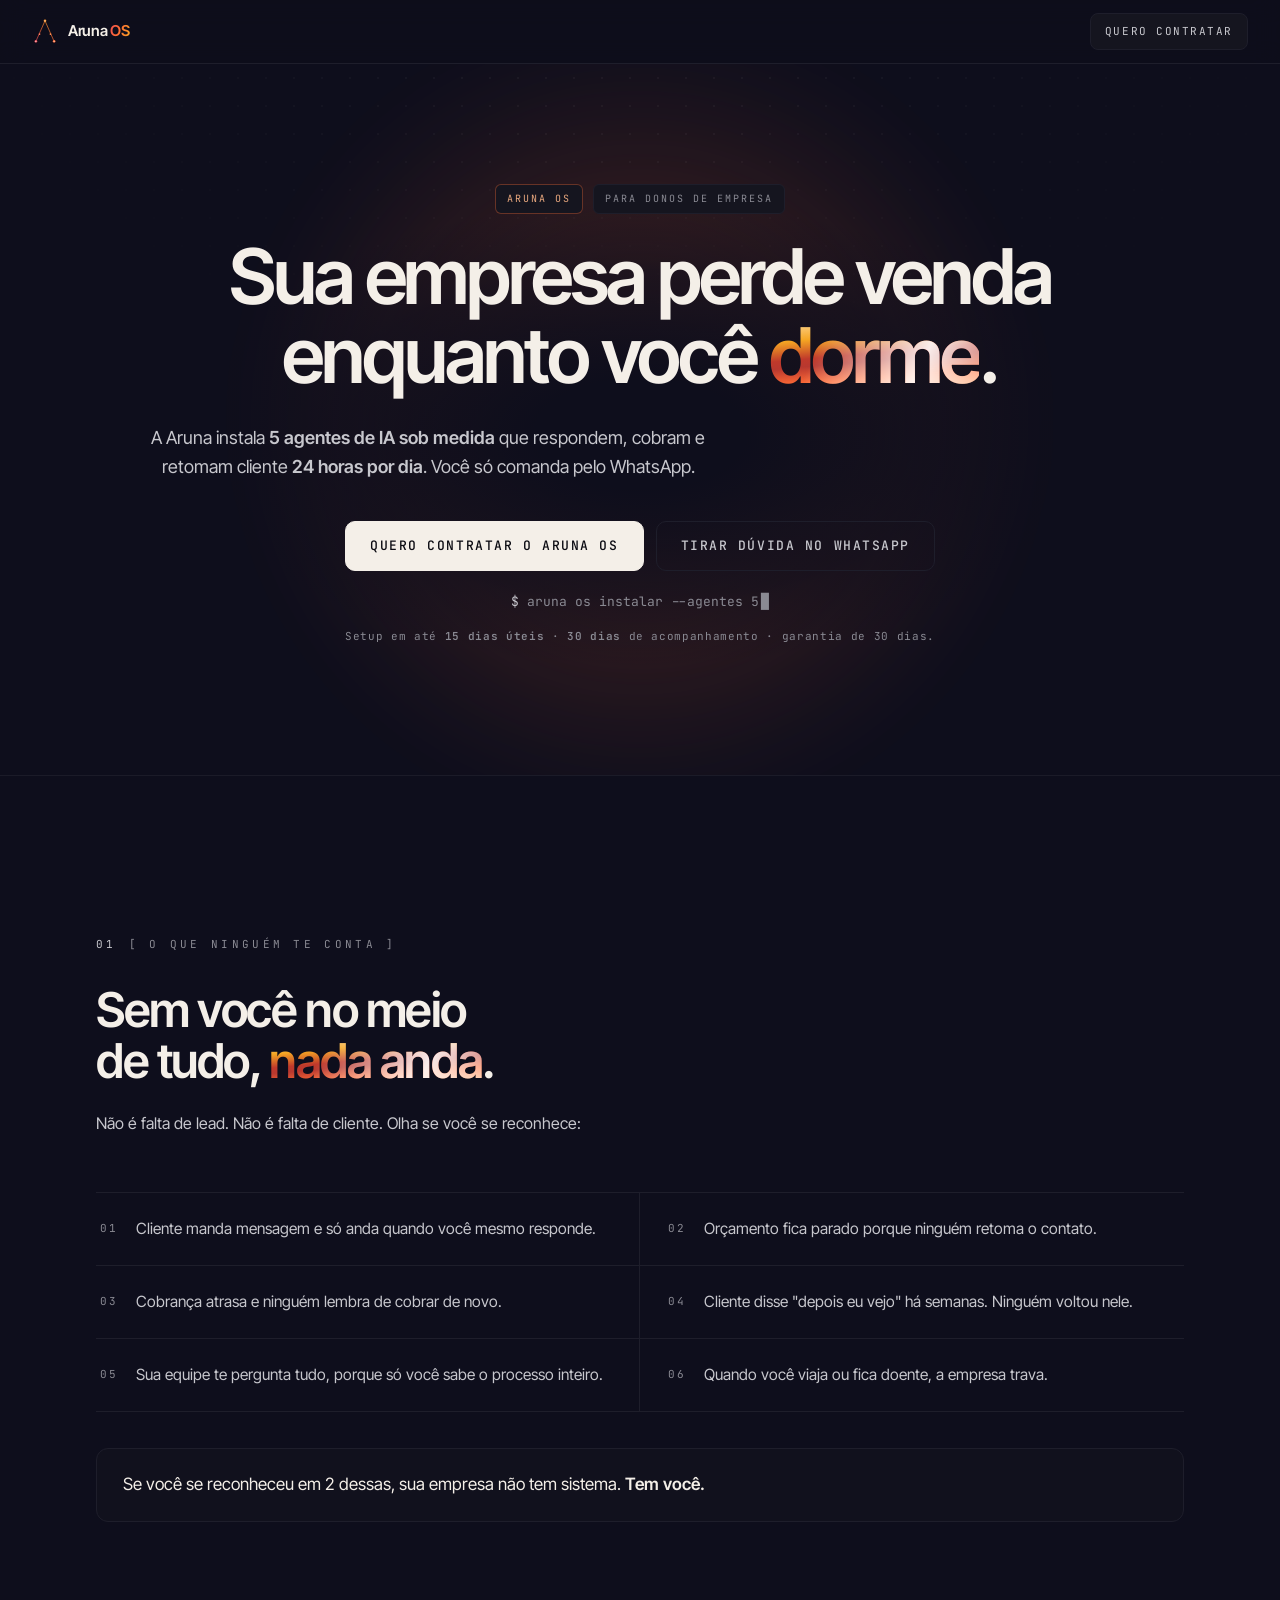
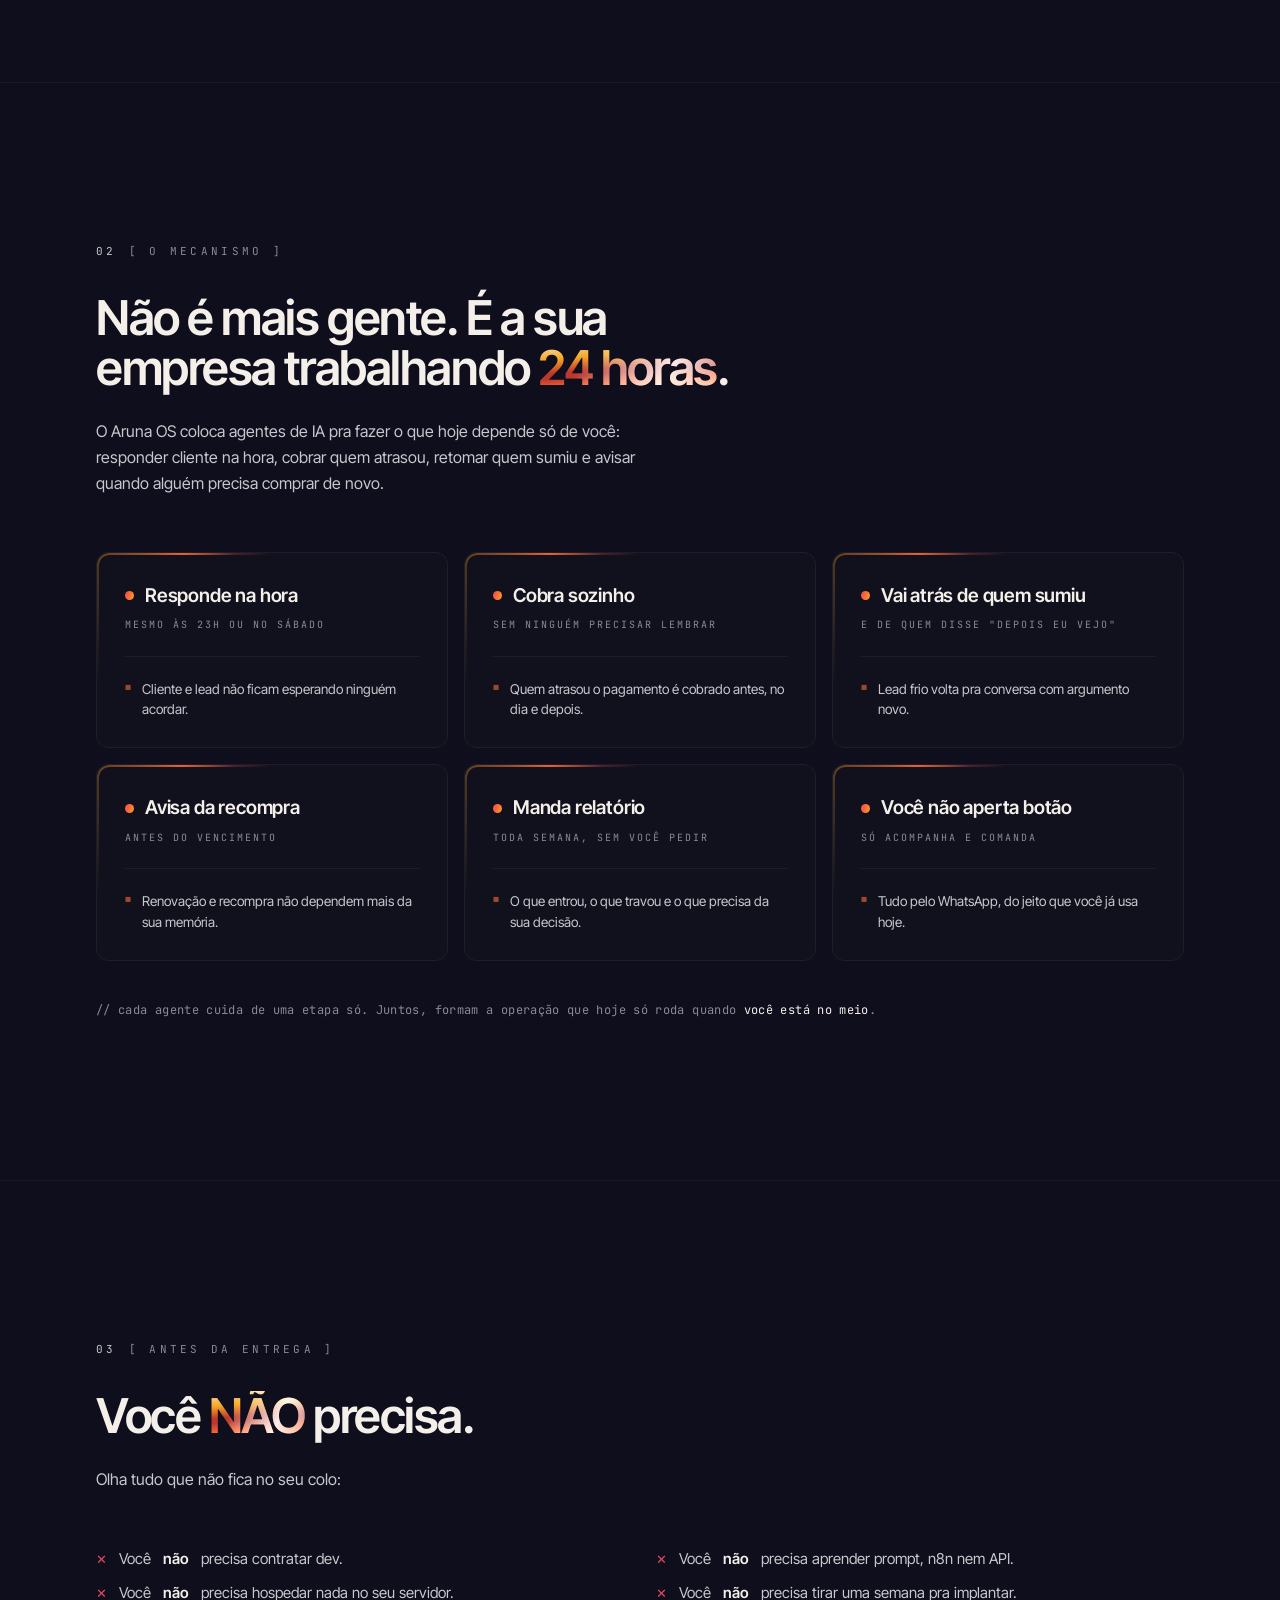
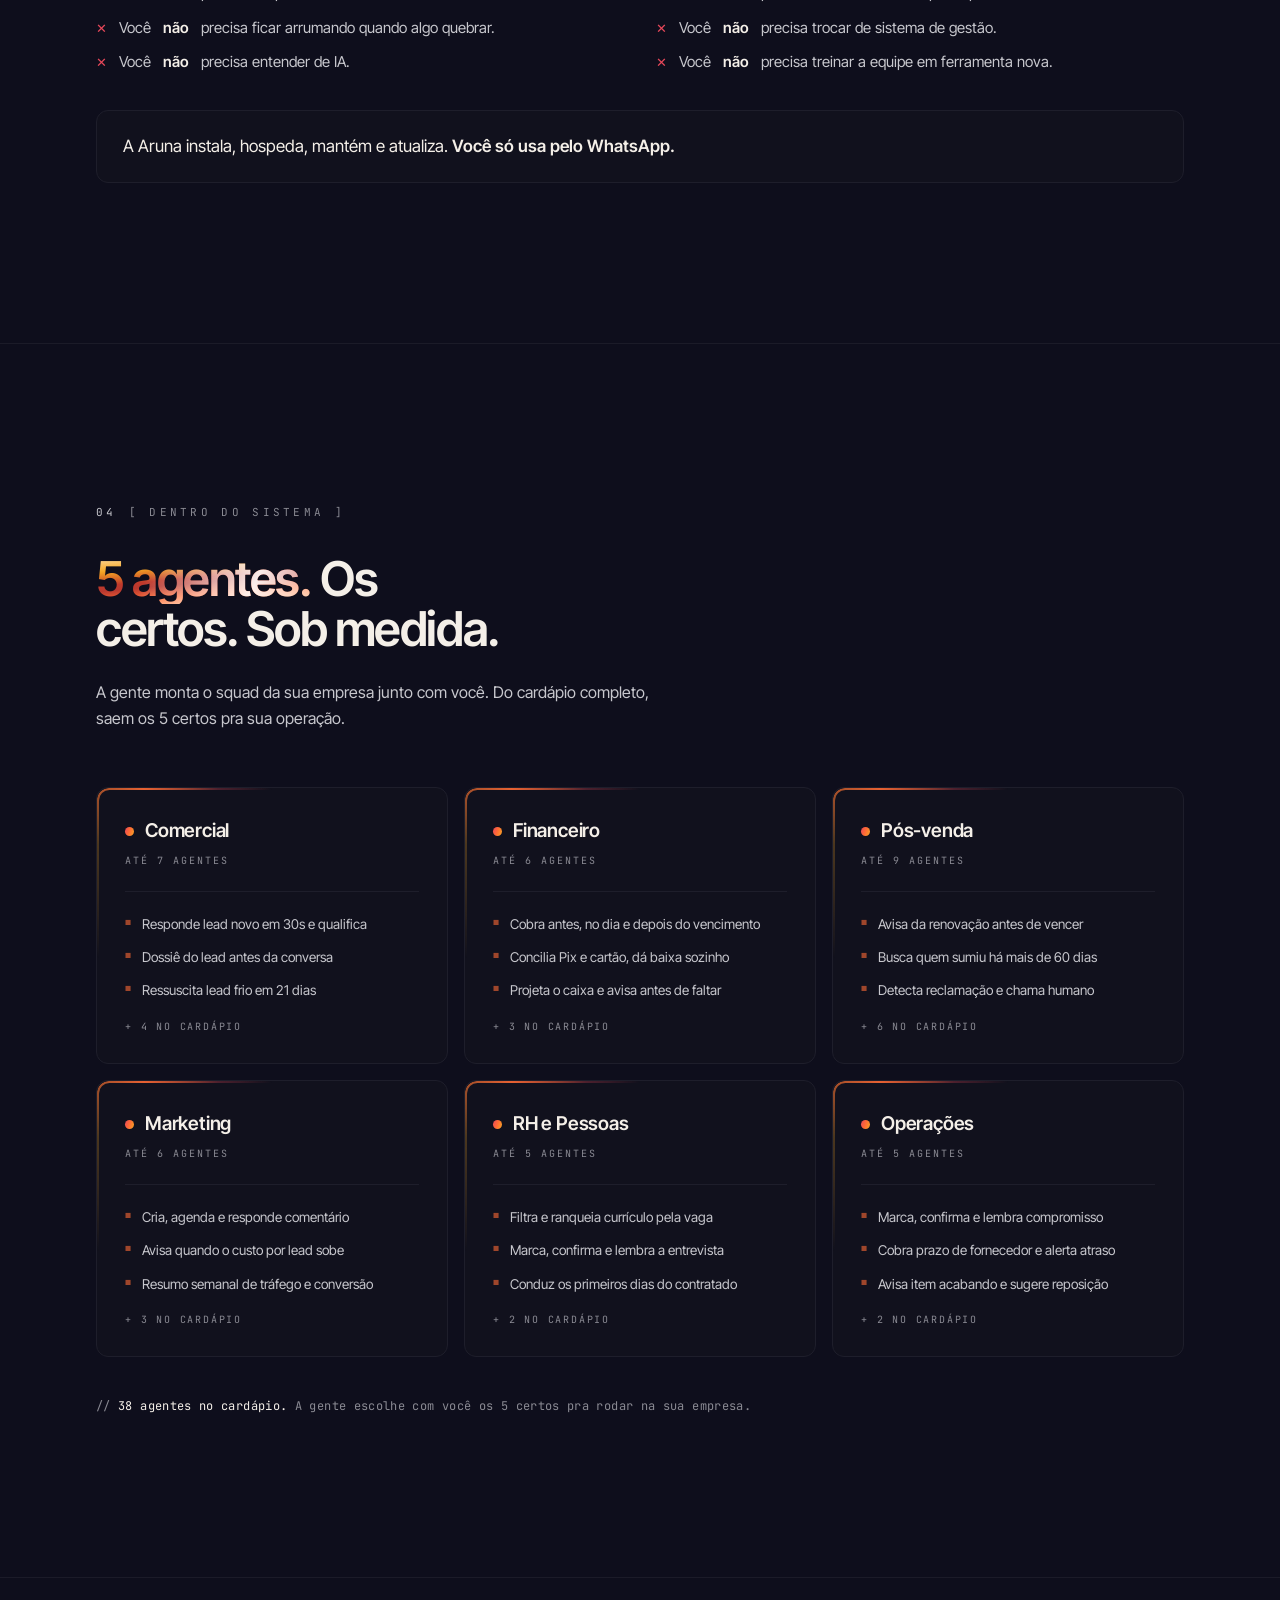
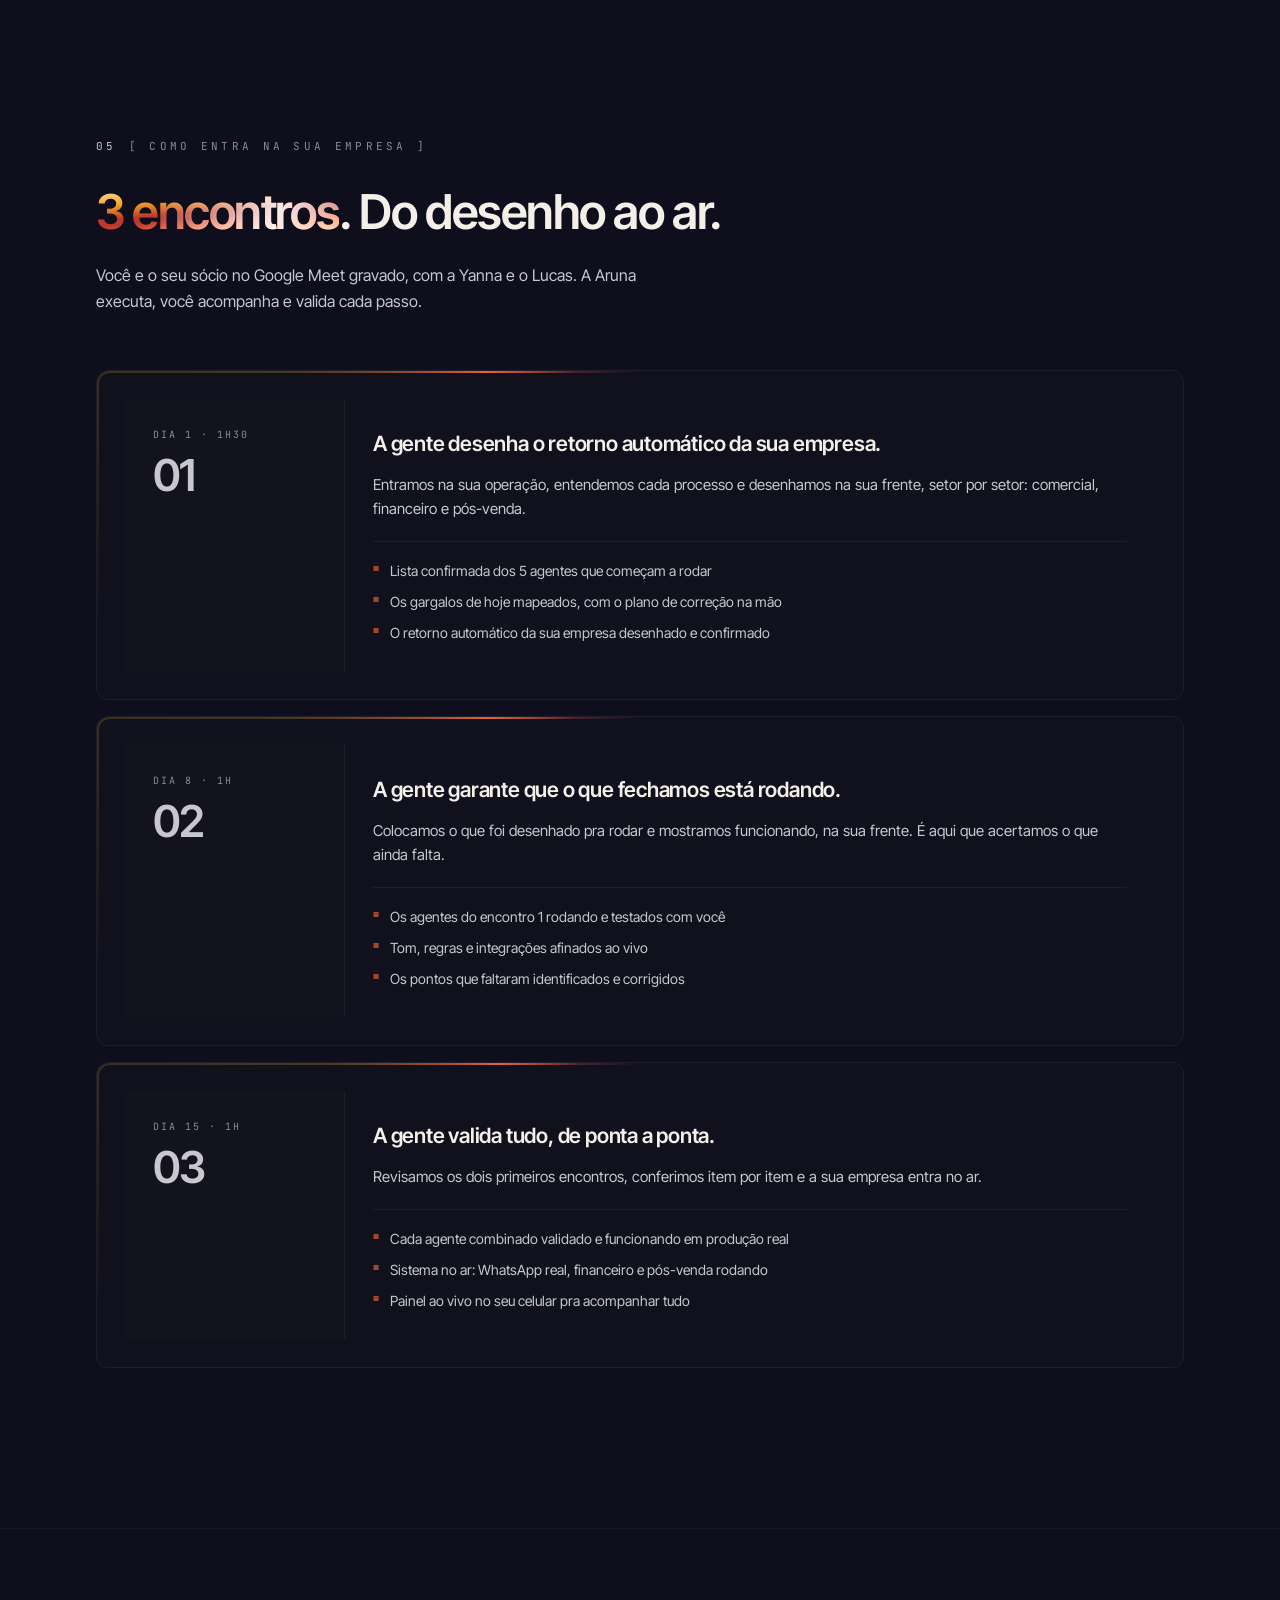
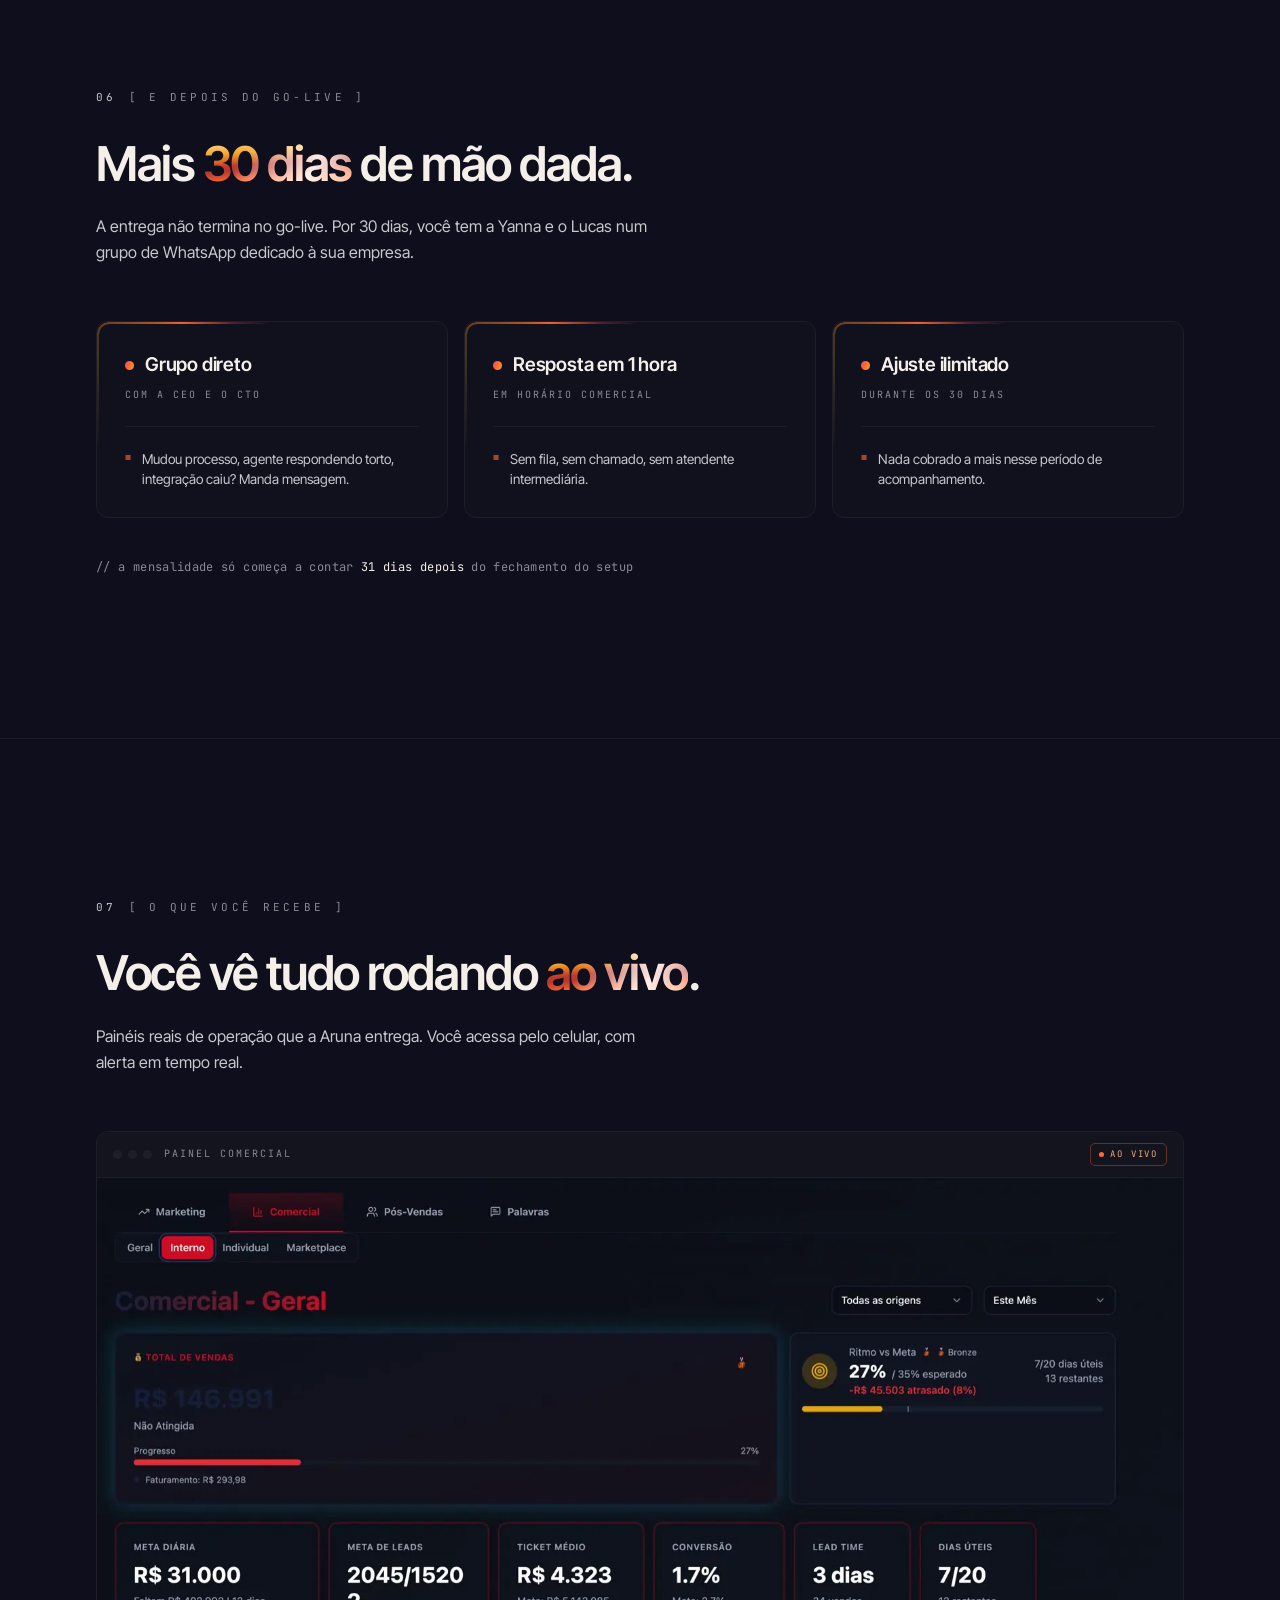
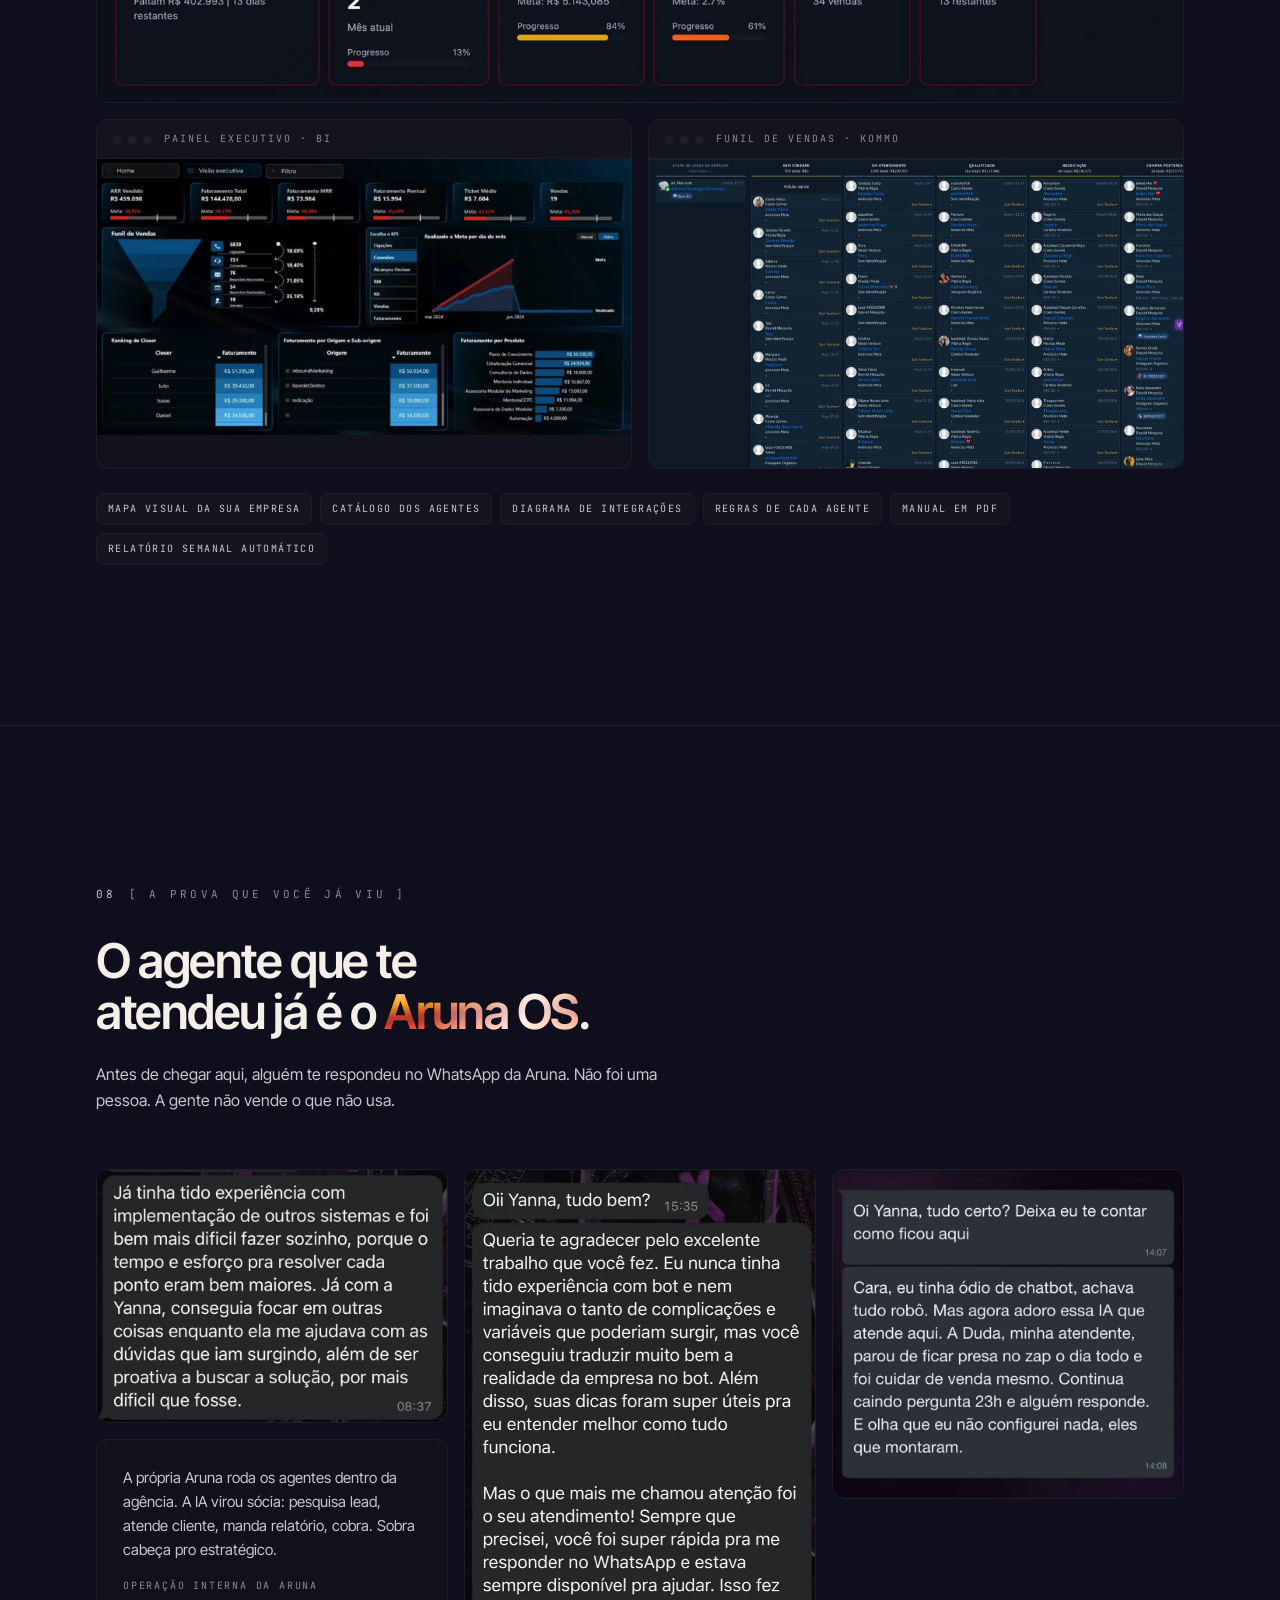
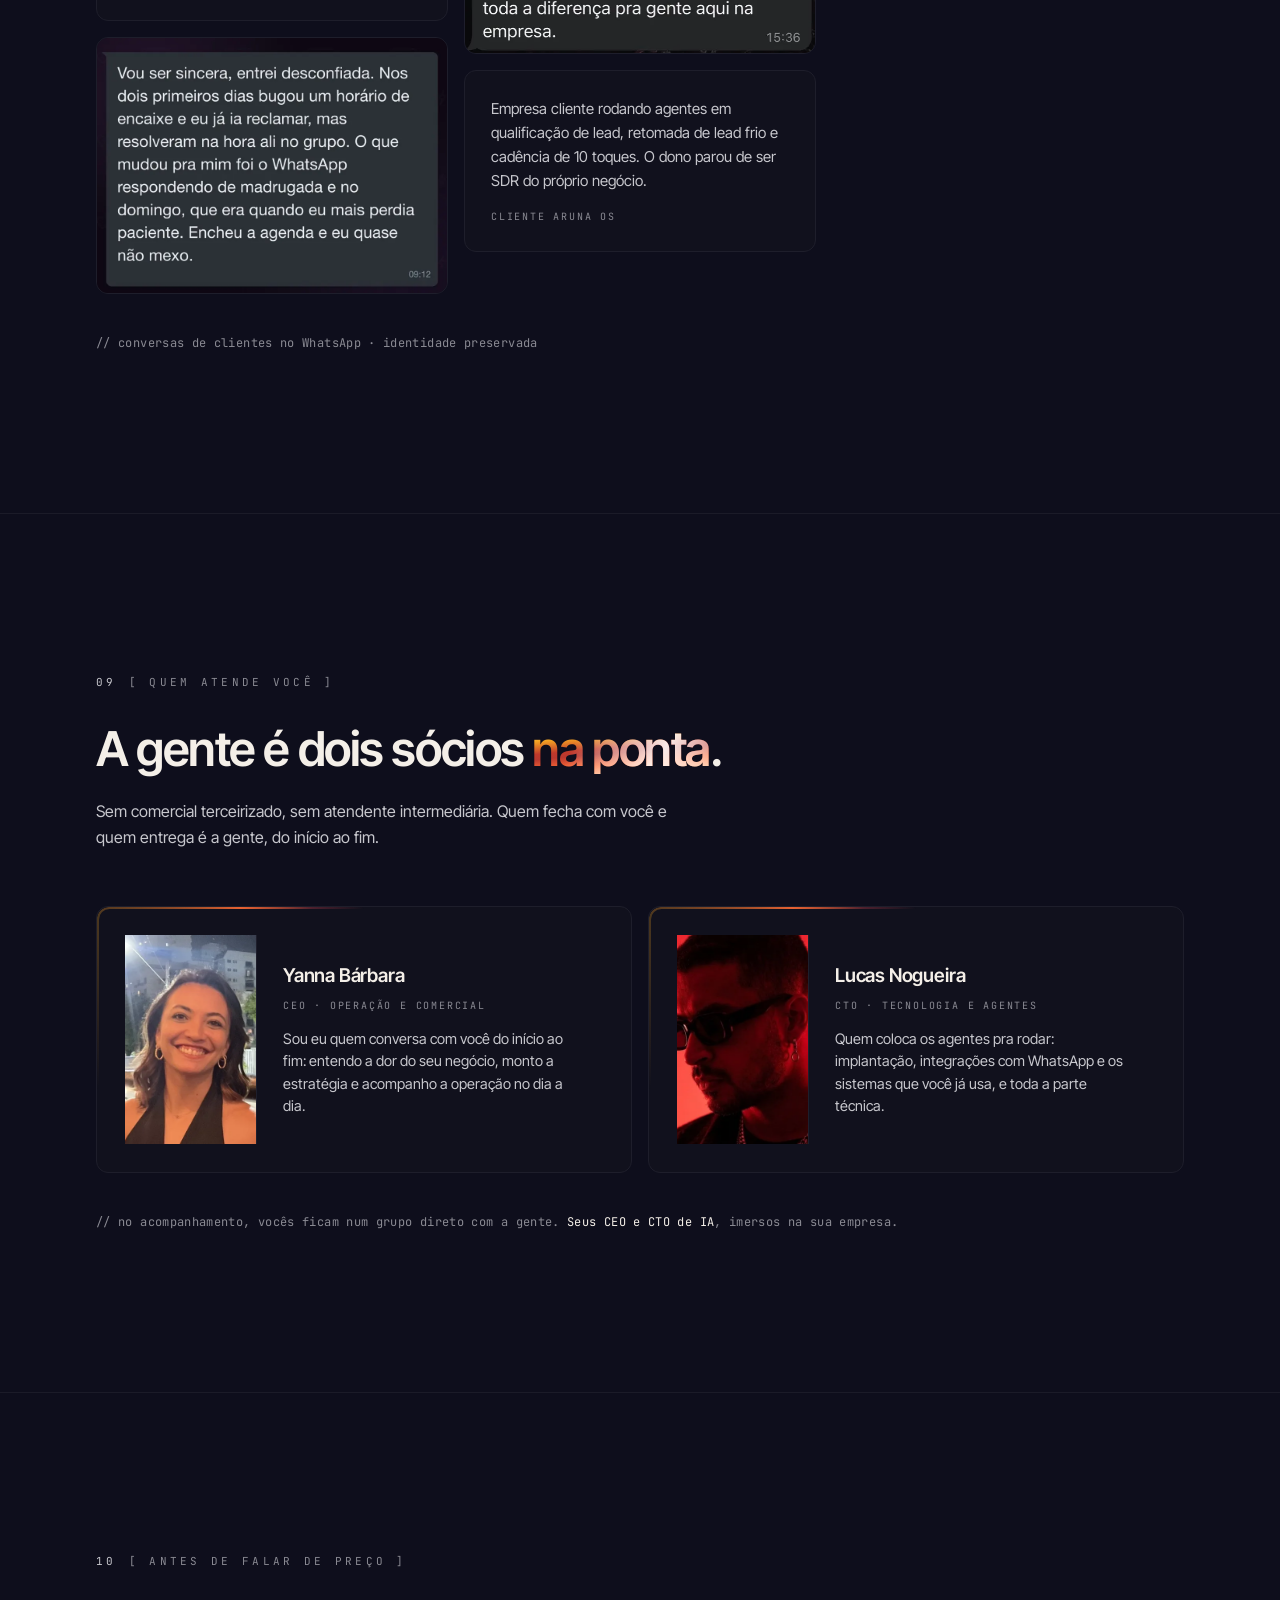
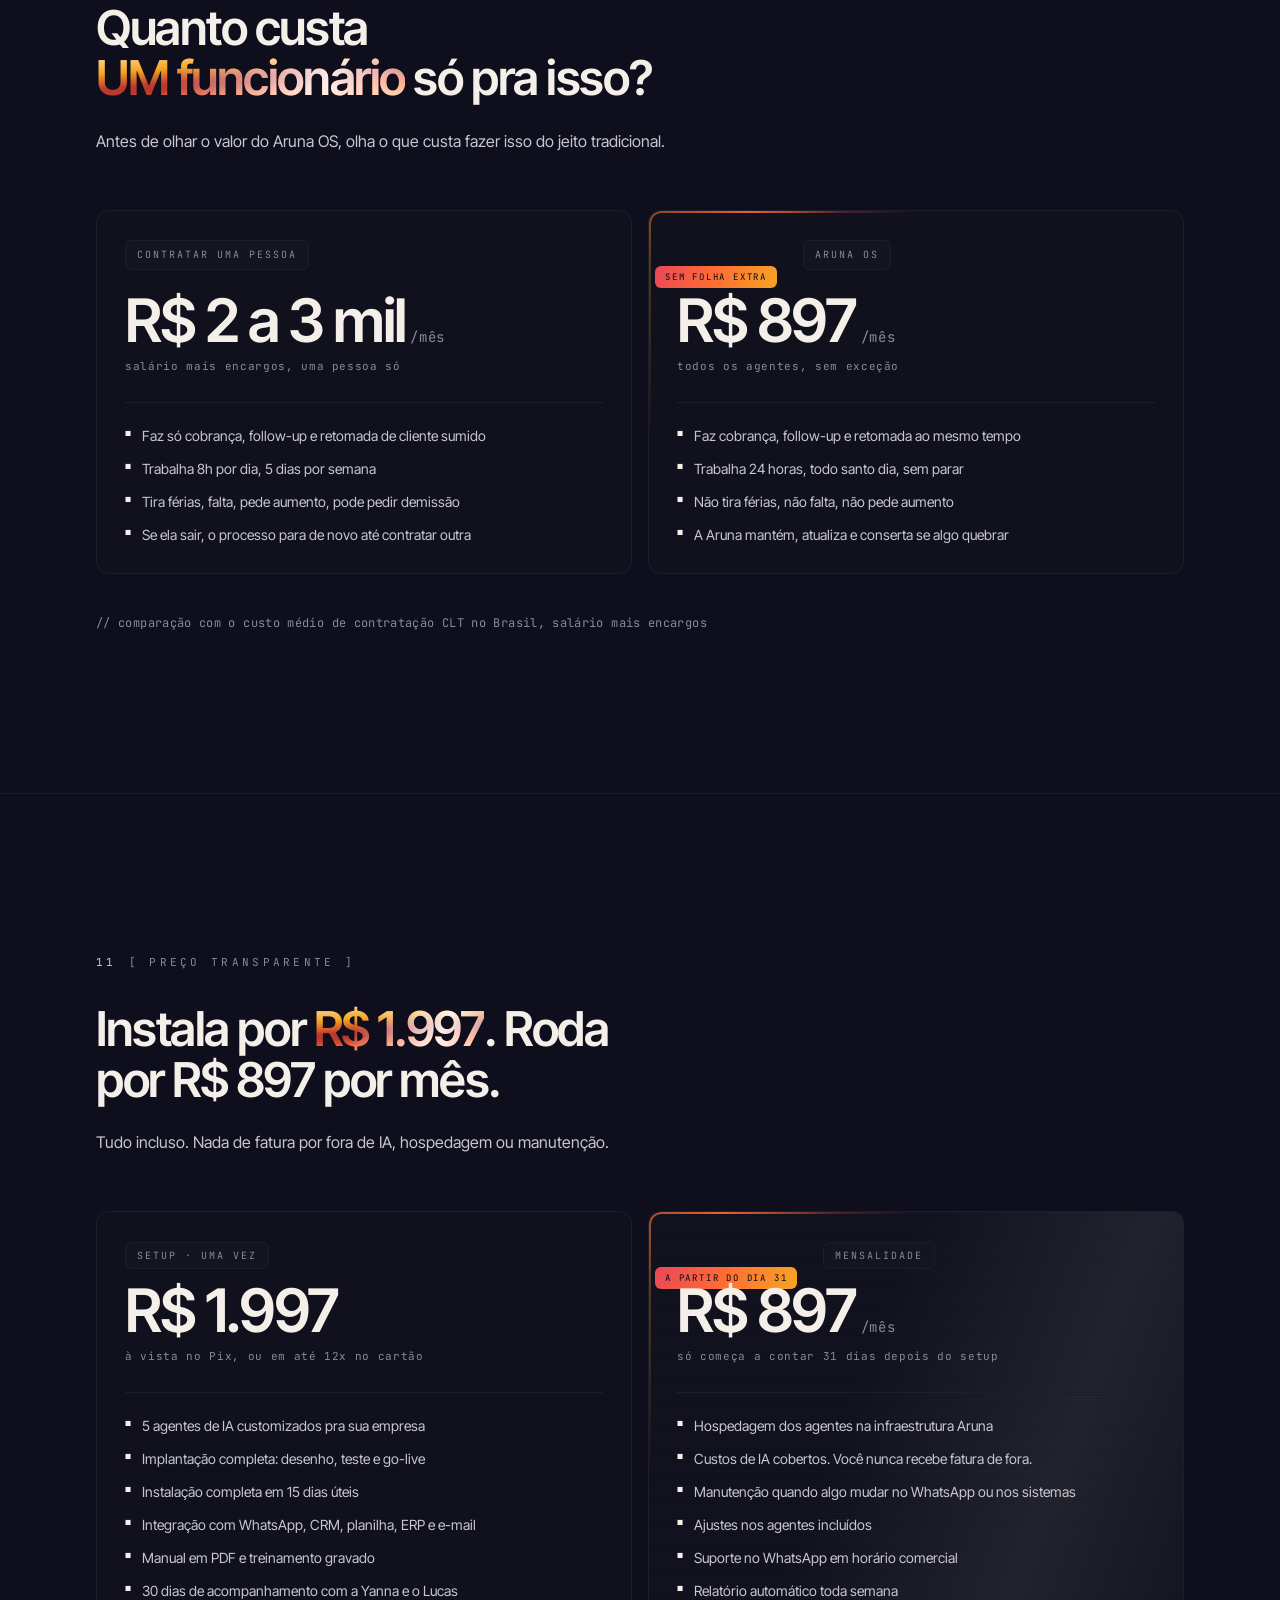
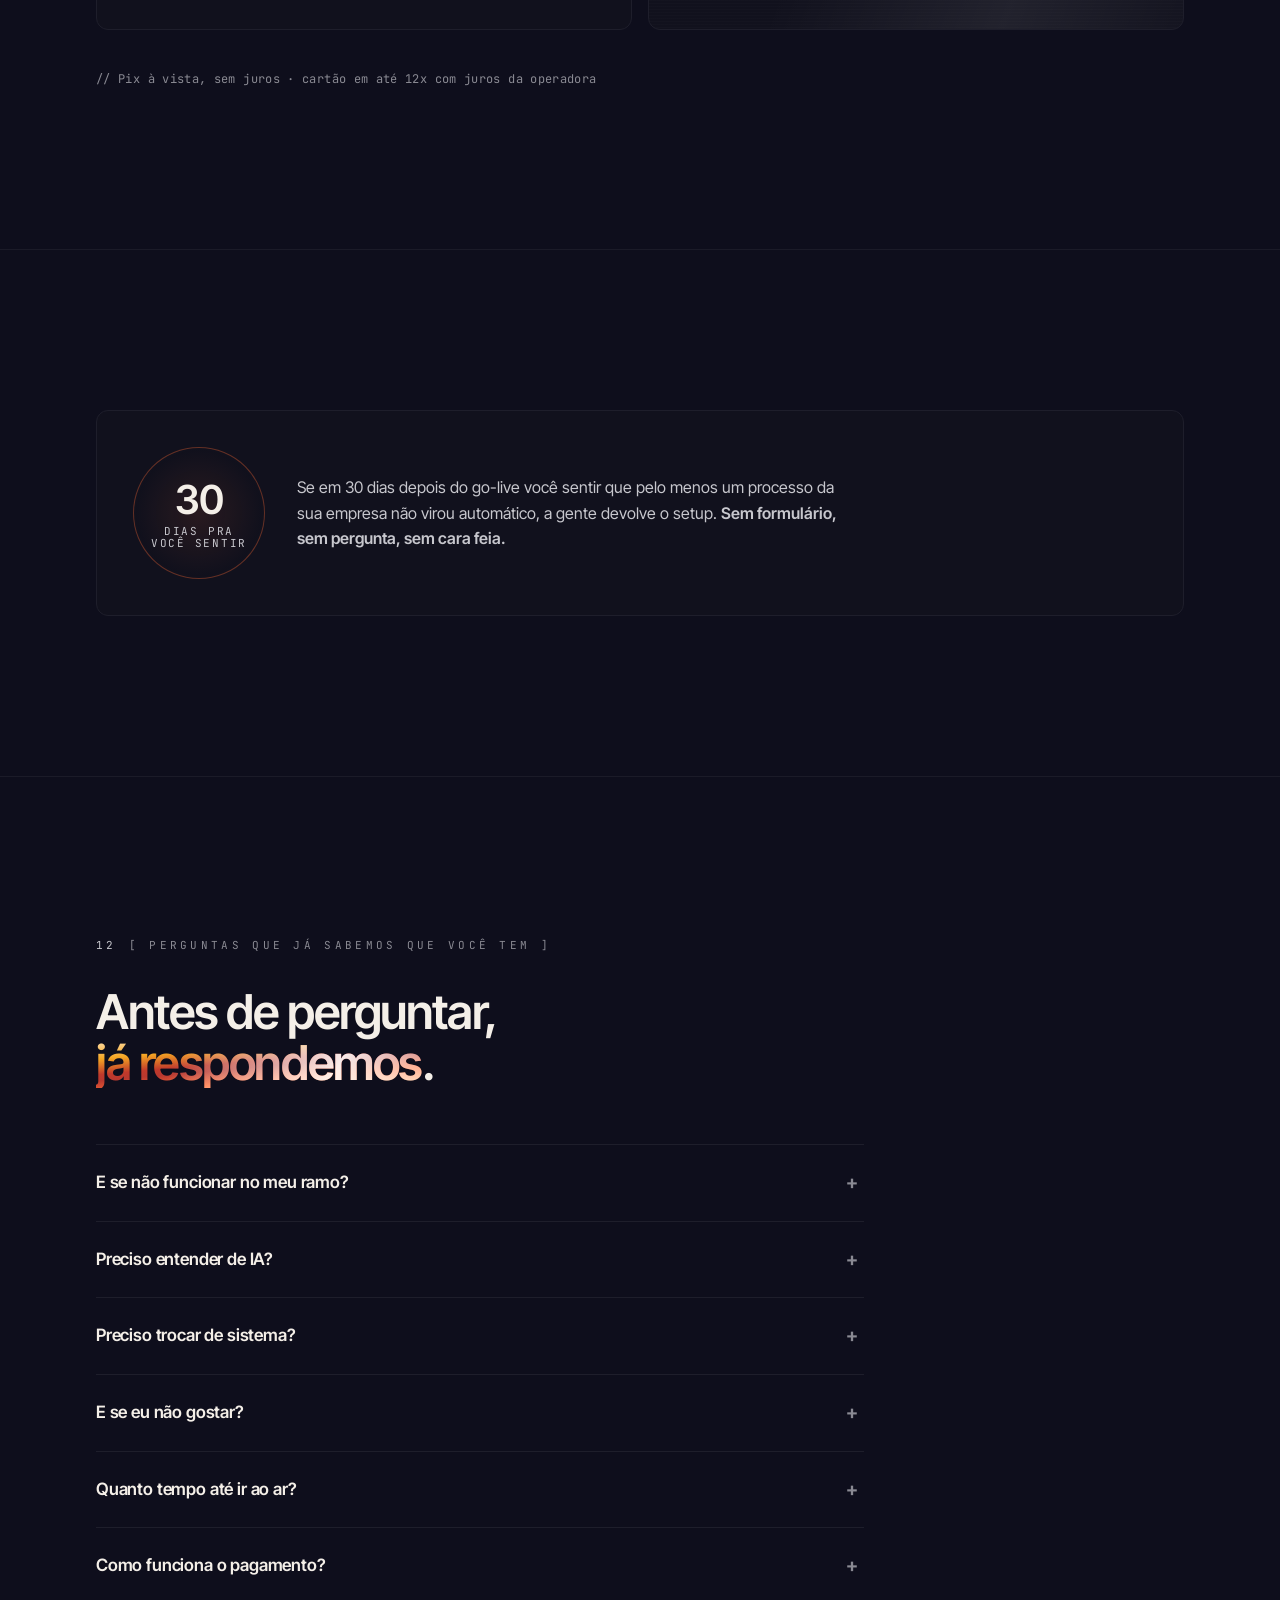
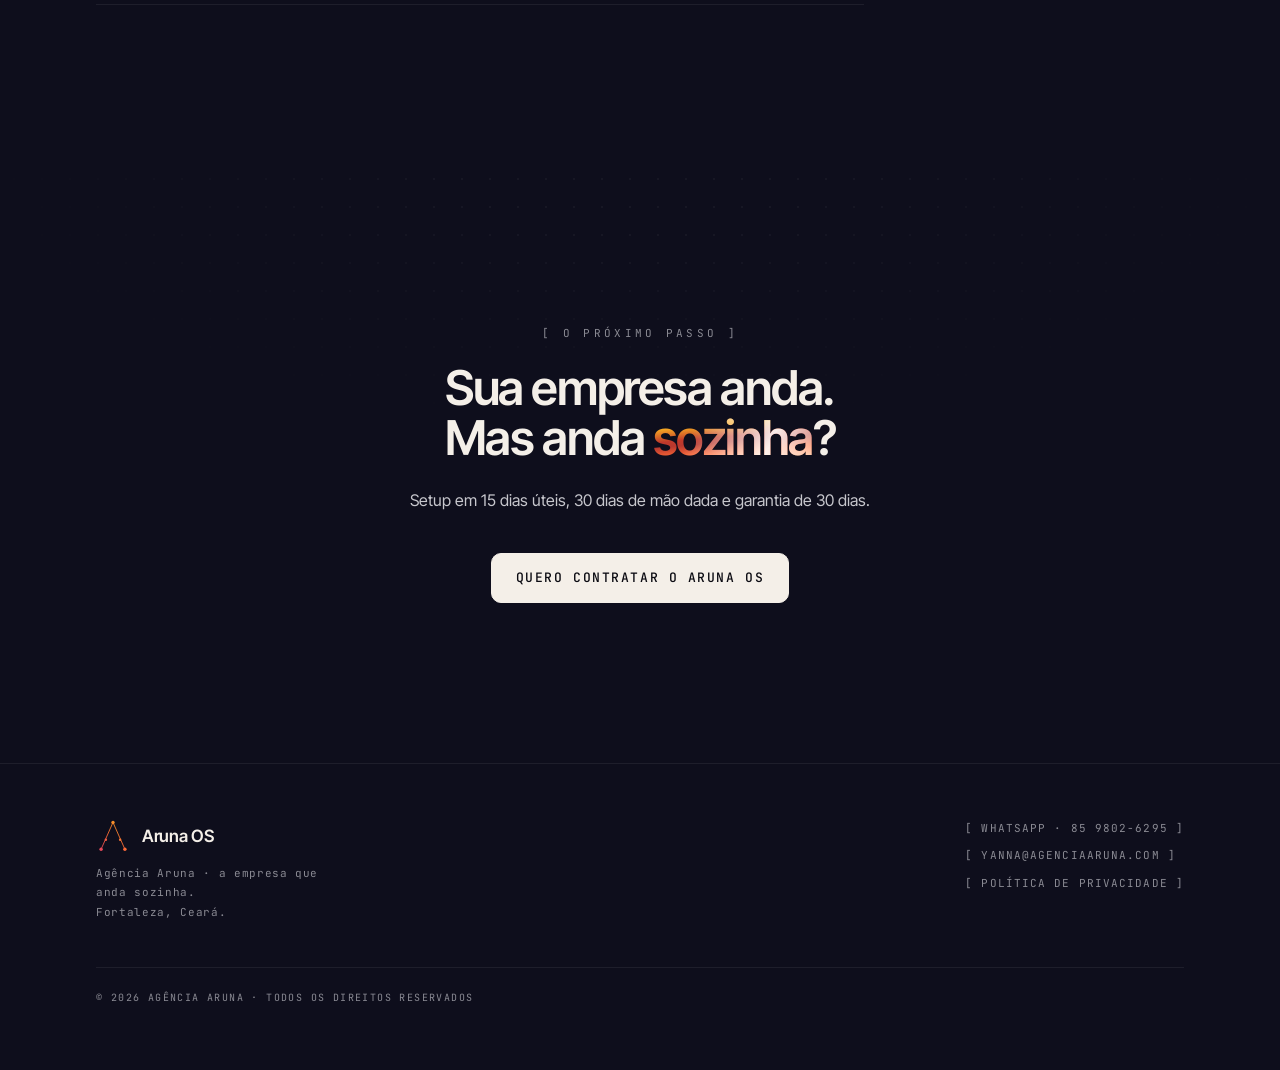
==== commit e8cf8108: "Auto-atualização da página no toque do cliente O GitHub Pages responde max-age=600, então quem já vi" ====
--- a/index.html
+++ b/index.html
@@ -1238,6 +1238,30 @@
   a.href += (a.href.includes('?')?'&':'?') + 'ab=' + VARIANTE;
 });
 if (window.fbq) fbq('trackCustom','HeadlineView',{variante:VARIANTE});
+
+/* ============================================================
+   SEMPRE A VERSÃO NOVA NO TOQUE DO CLIENTE
+   O GitHub Pages responde cache-control: max-age=600, então quem já
+   visitou pode ver a página velha por até 10 minutos depois de publicar.
+   Aqui a página consulta um arquivo de 30 bytes que nunca é cacheado e,
+   se a versão publicada for outra, recarrega uma única vez.
+   O guard em sessionStorage impede laço de recarga.
+   ============================================================ */
+(async () => {
+  const MINHA_VERSAO = '20260726-2127';
+  try{
+    const r = await fetch('/versao.json?' + Date.now(), {cache:'no-store'});
+    if(!r.ok) return;
+    const { versao } = await r.json();
+    if(!versao || versao === MINHA_VERSAO) return;
+    const marca = 'aruna-recarga-' + versao;
+    if(sessionStorage.getItem(marca)) return;      // já tentou nesta sessão
+    sessionStorage.setItem(marca, '1');
+    const url = new URL(location.href);
+    url.searchParams.set('v', versao);             // troca a URL para furar o cache
+    location.replace(url.toString());
+  }catch(e){ /* offline ou bloqueado: segue com a versão em cache */ }
+})();
 
 /* ---- escolhas vindas pelo endereço (usado pelo comparador) ---- */
 (()=>{
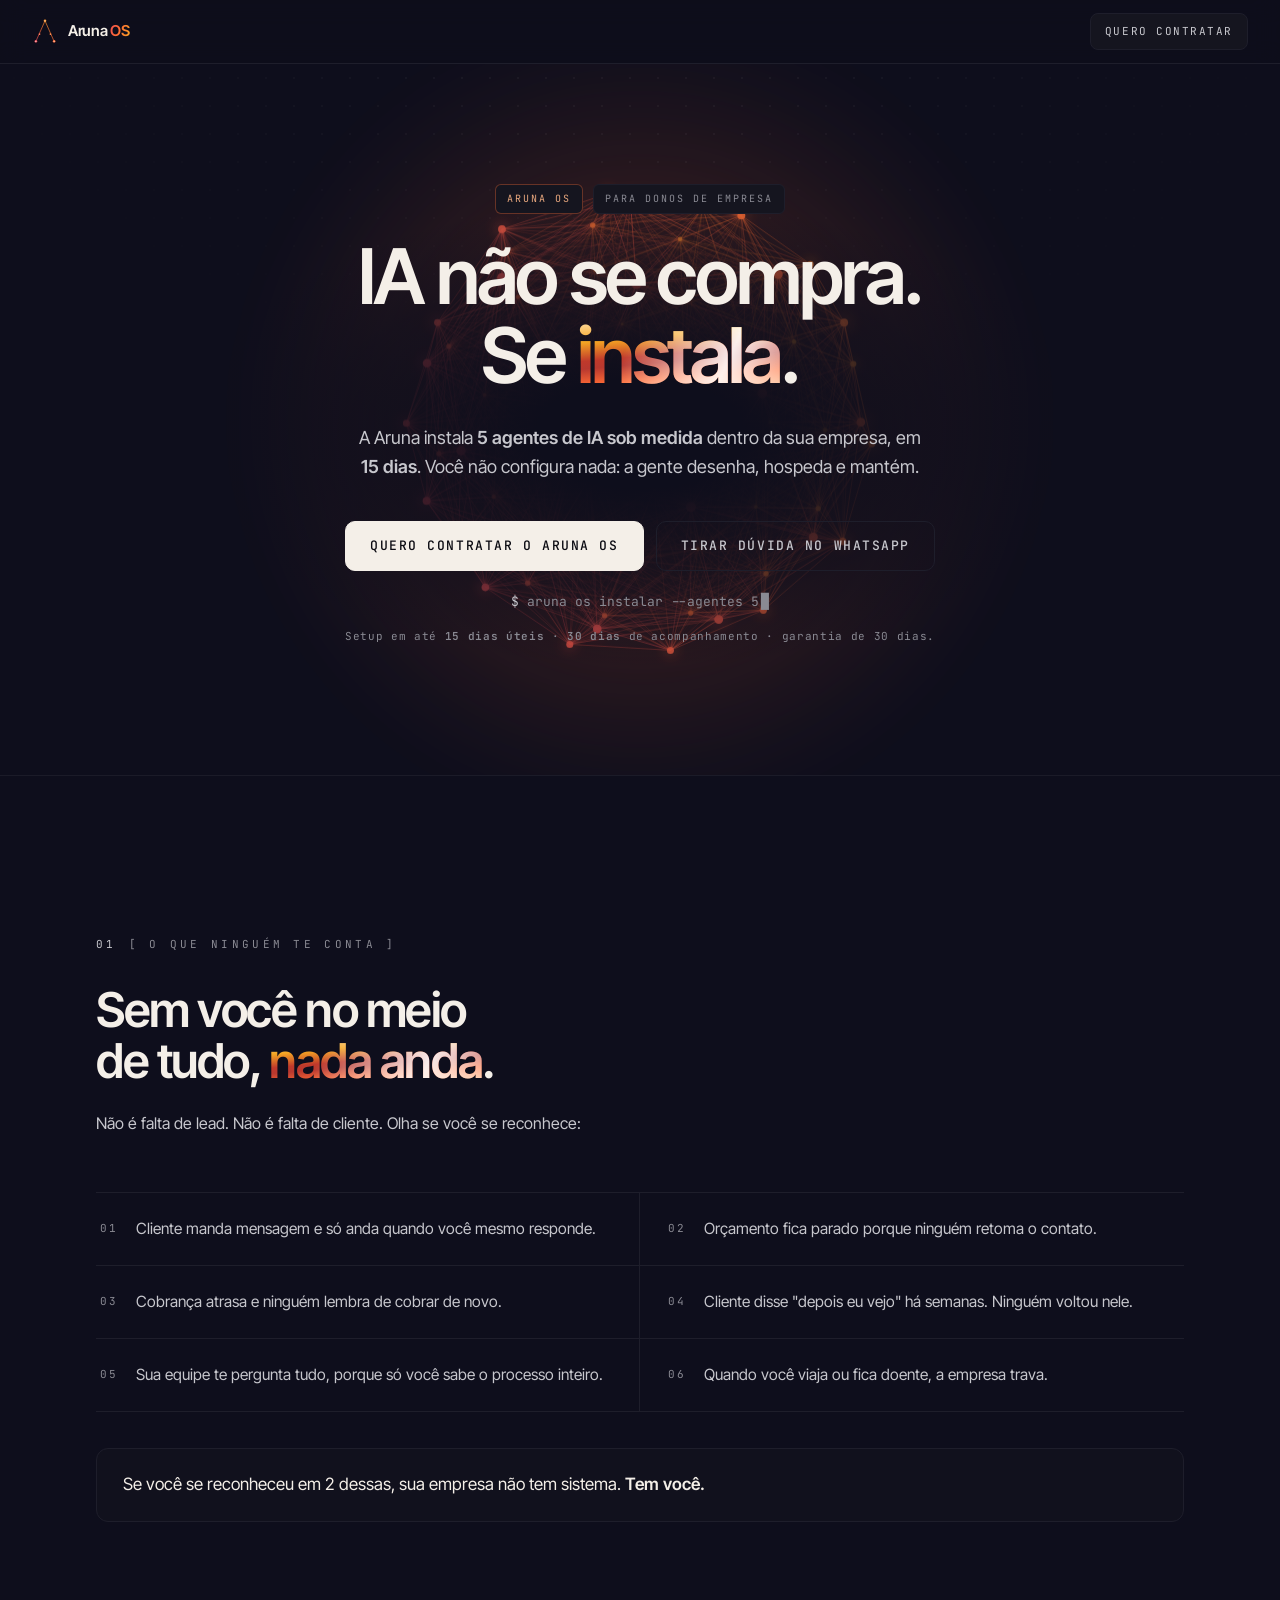
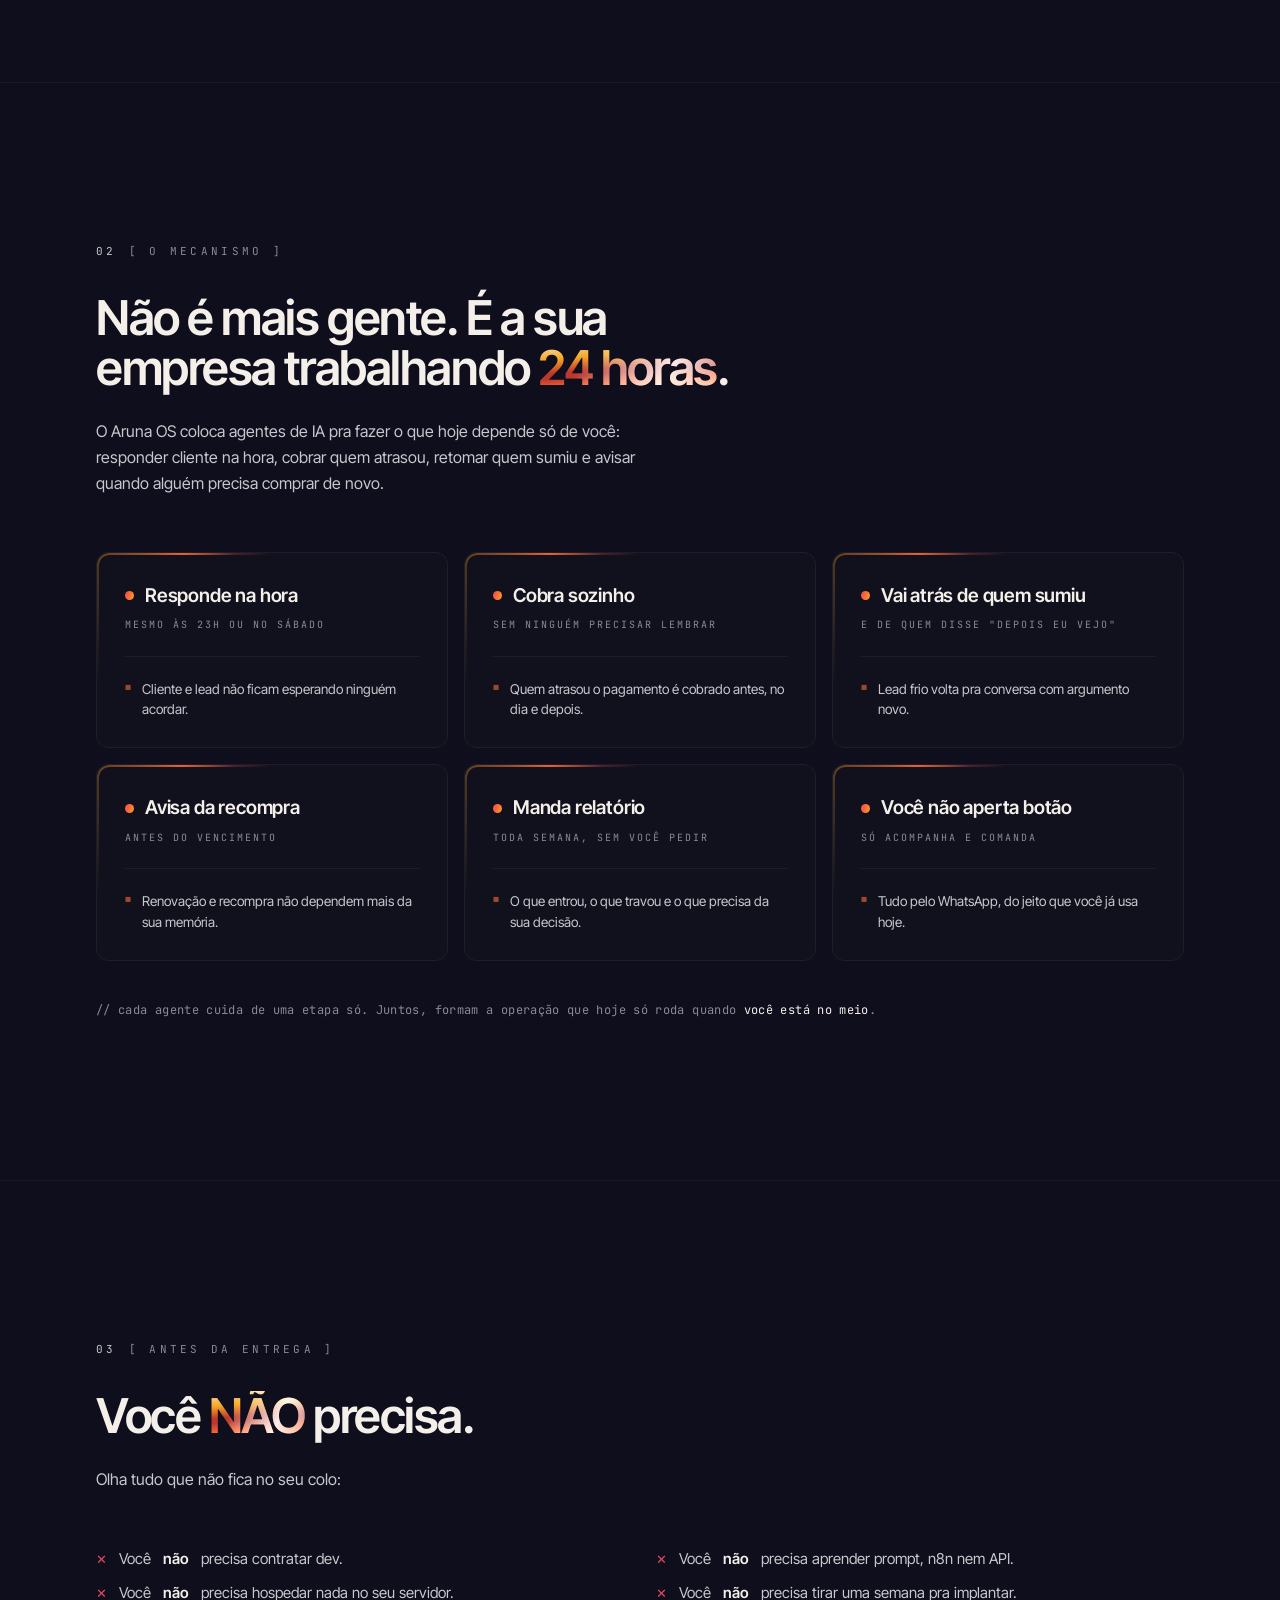
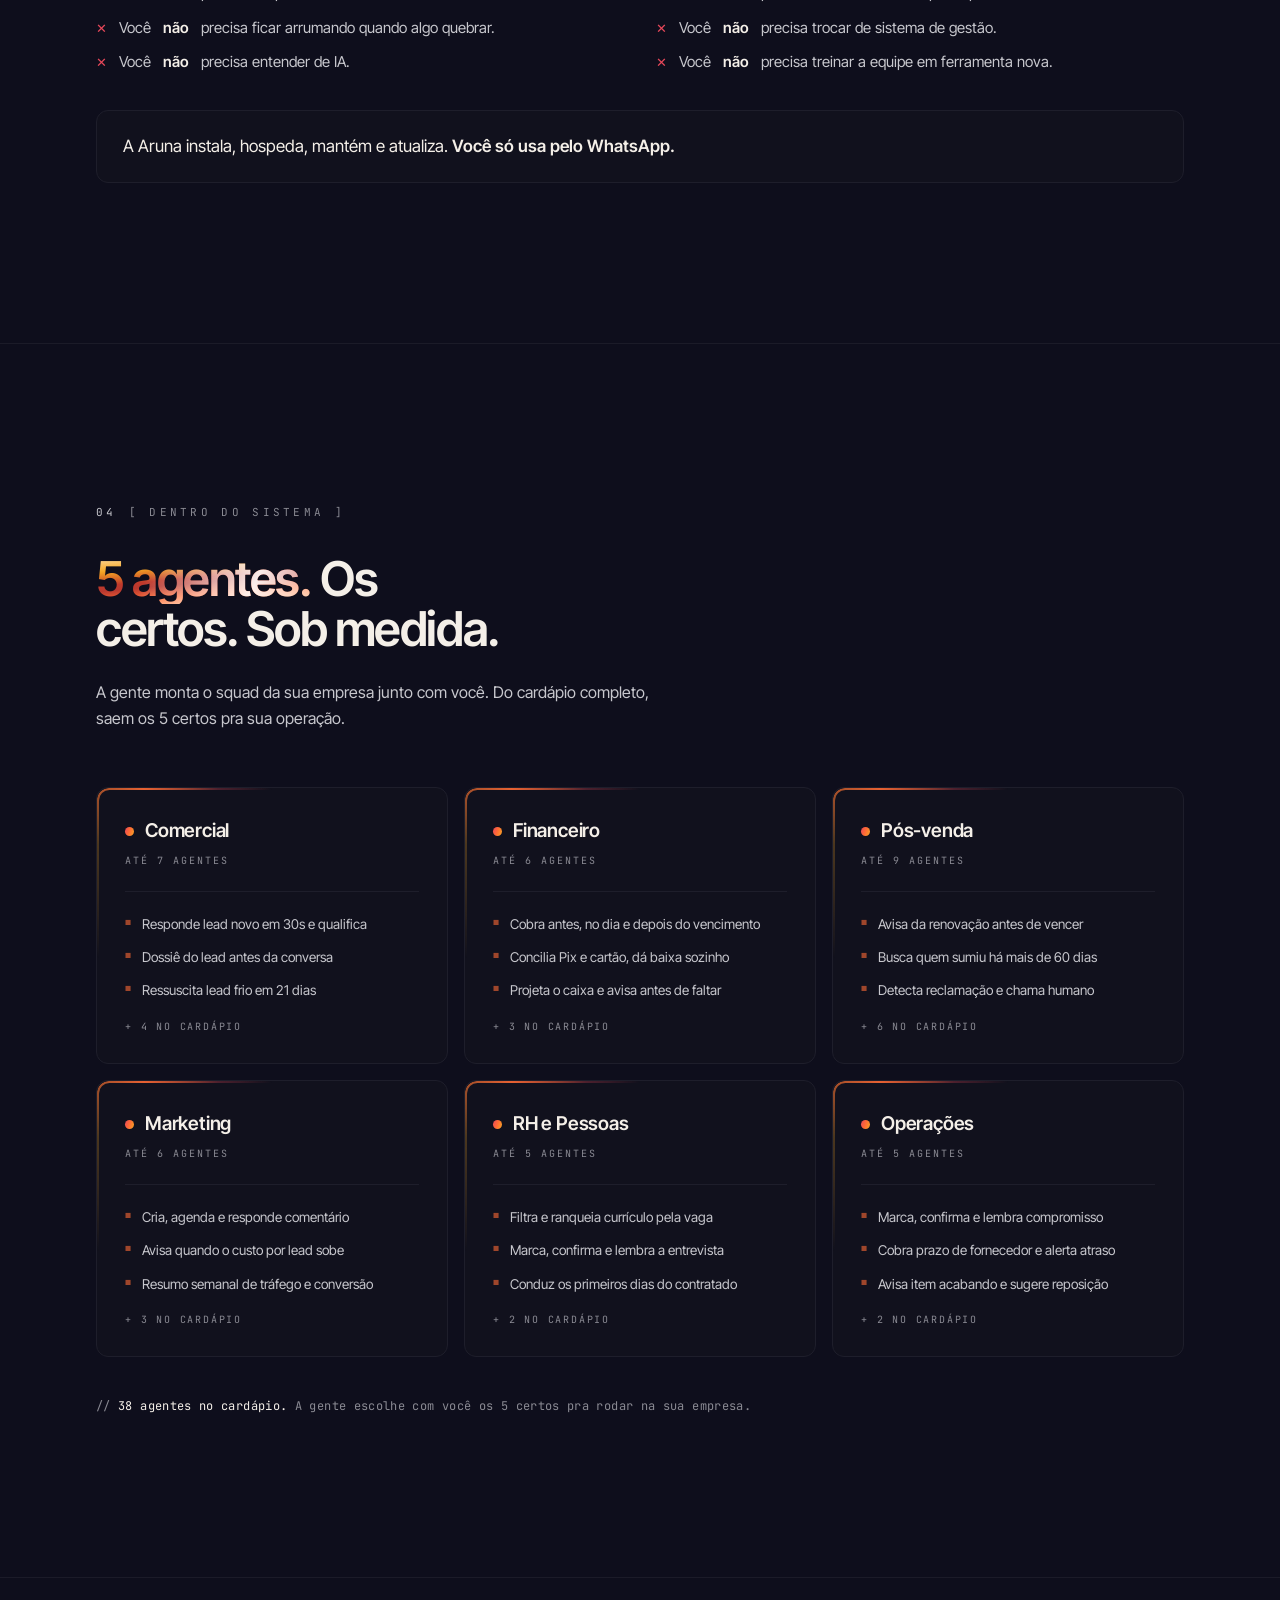
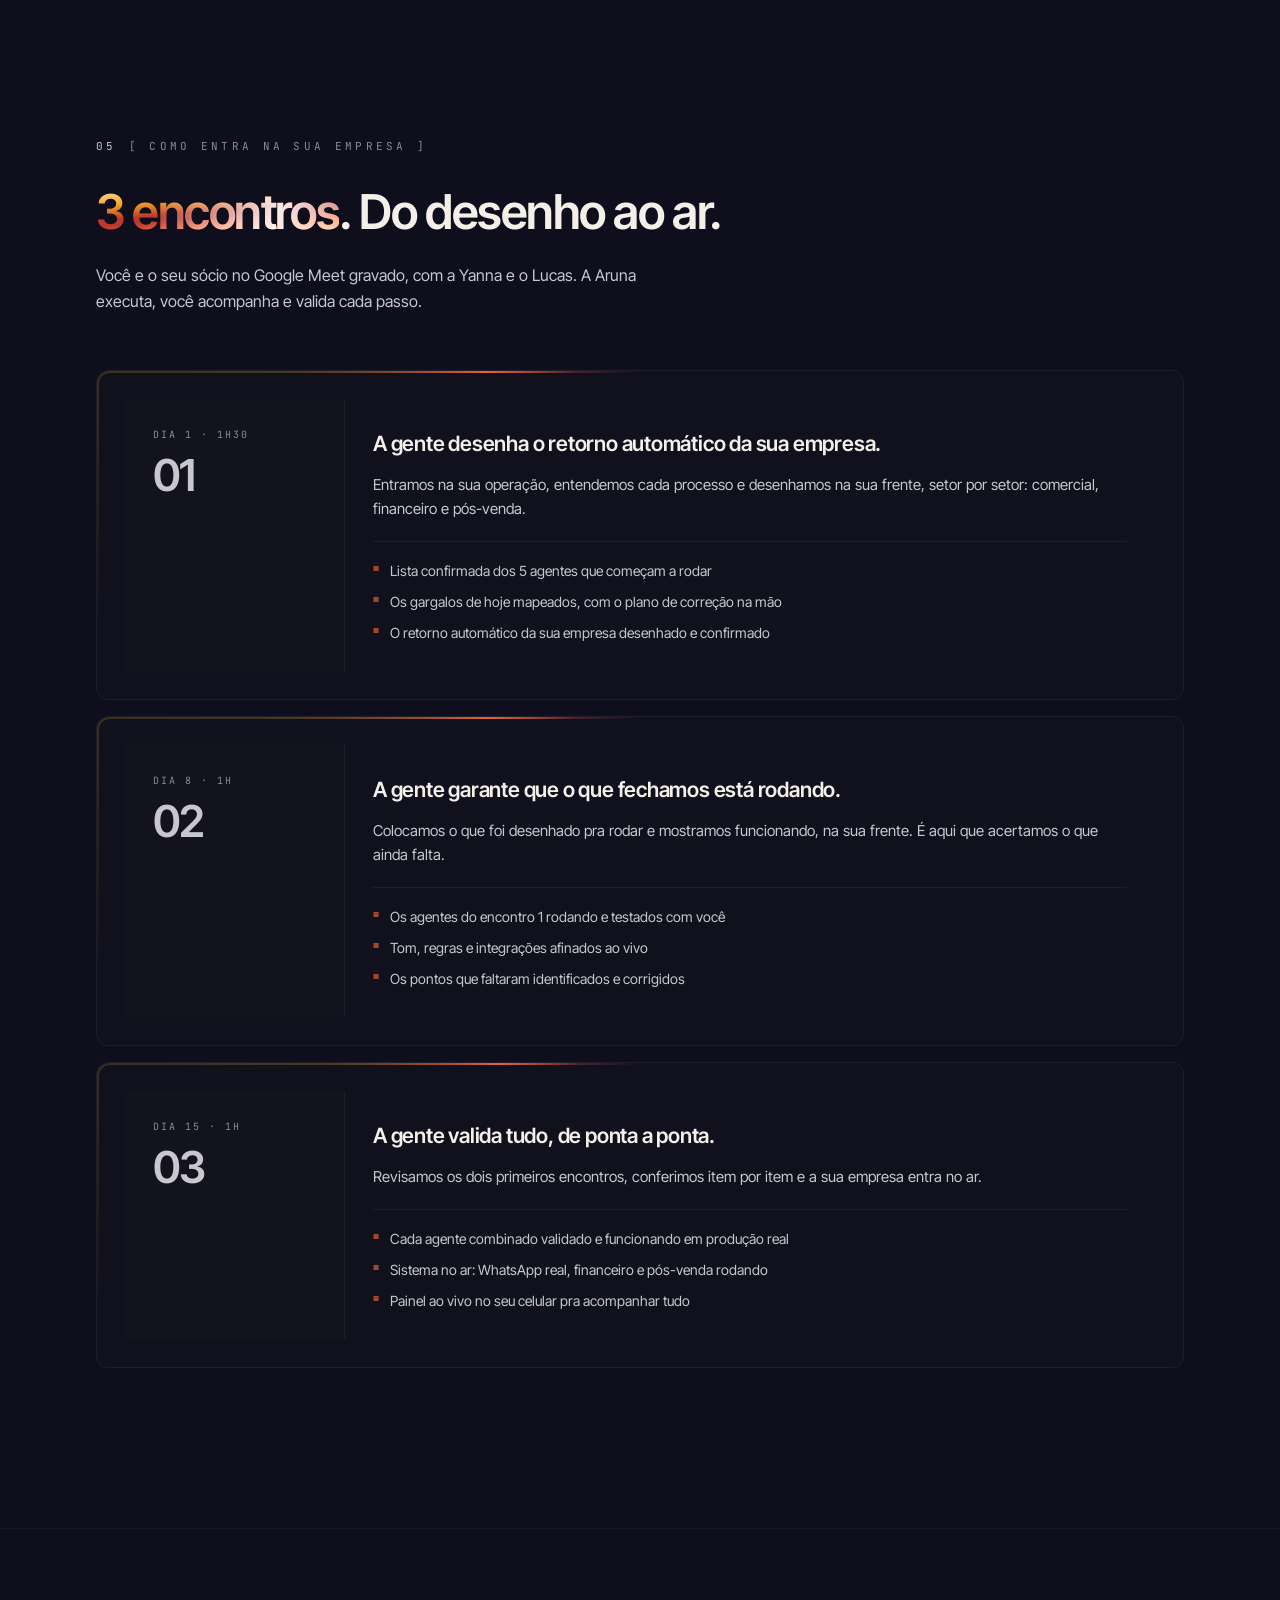
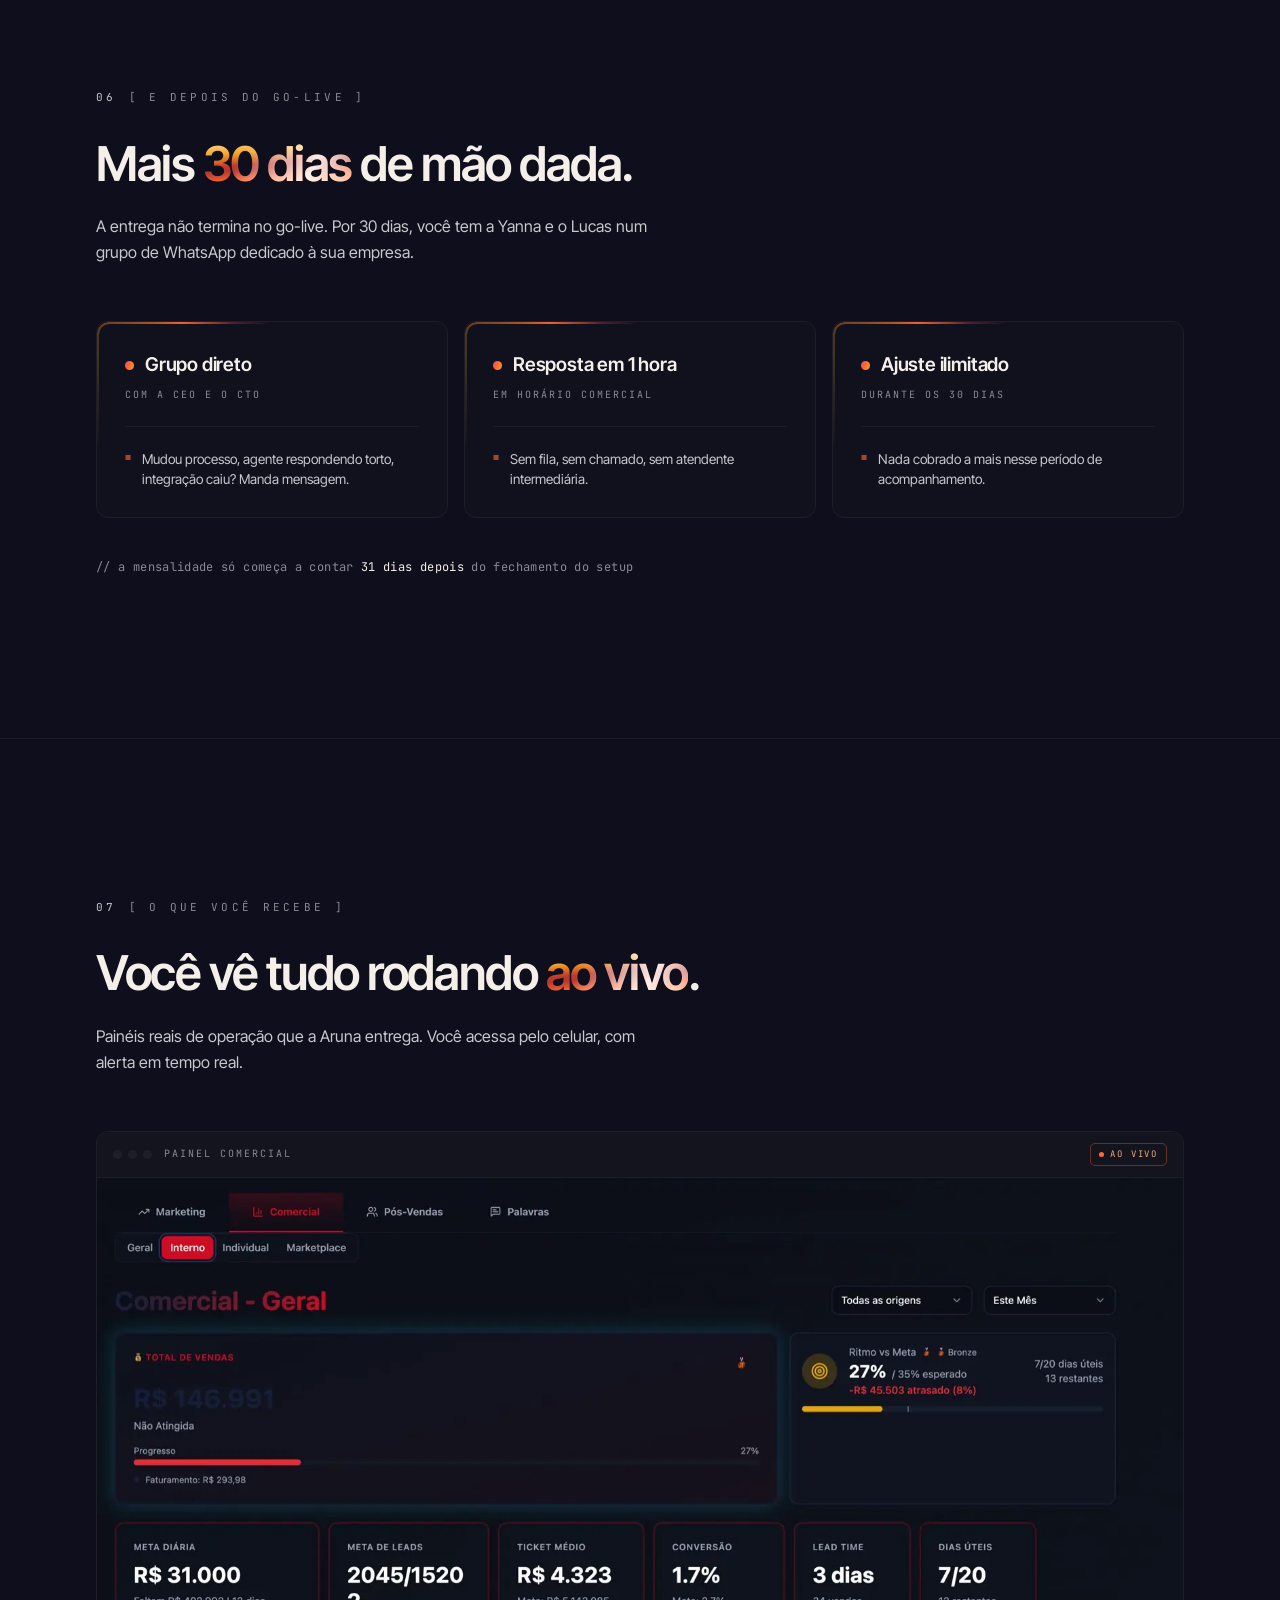
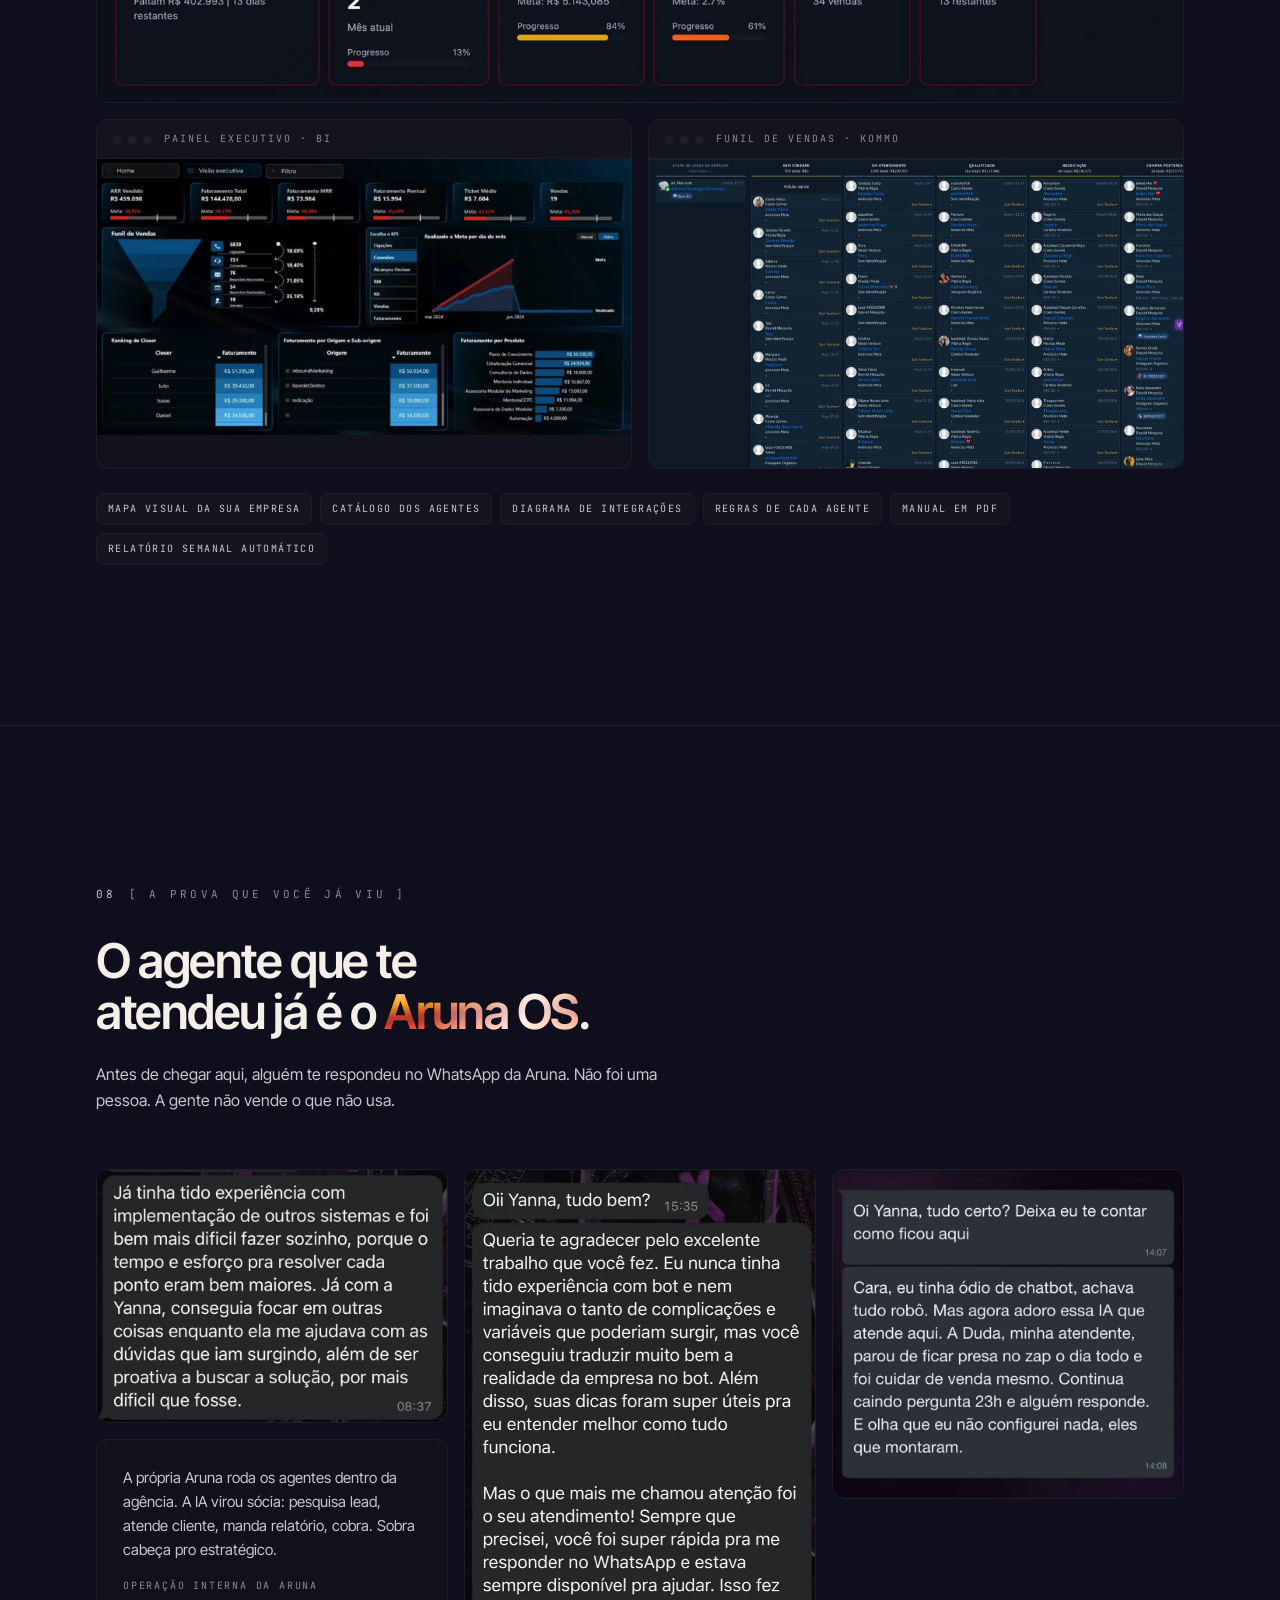
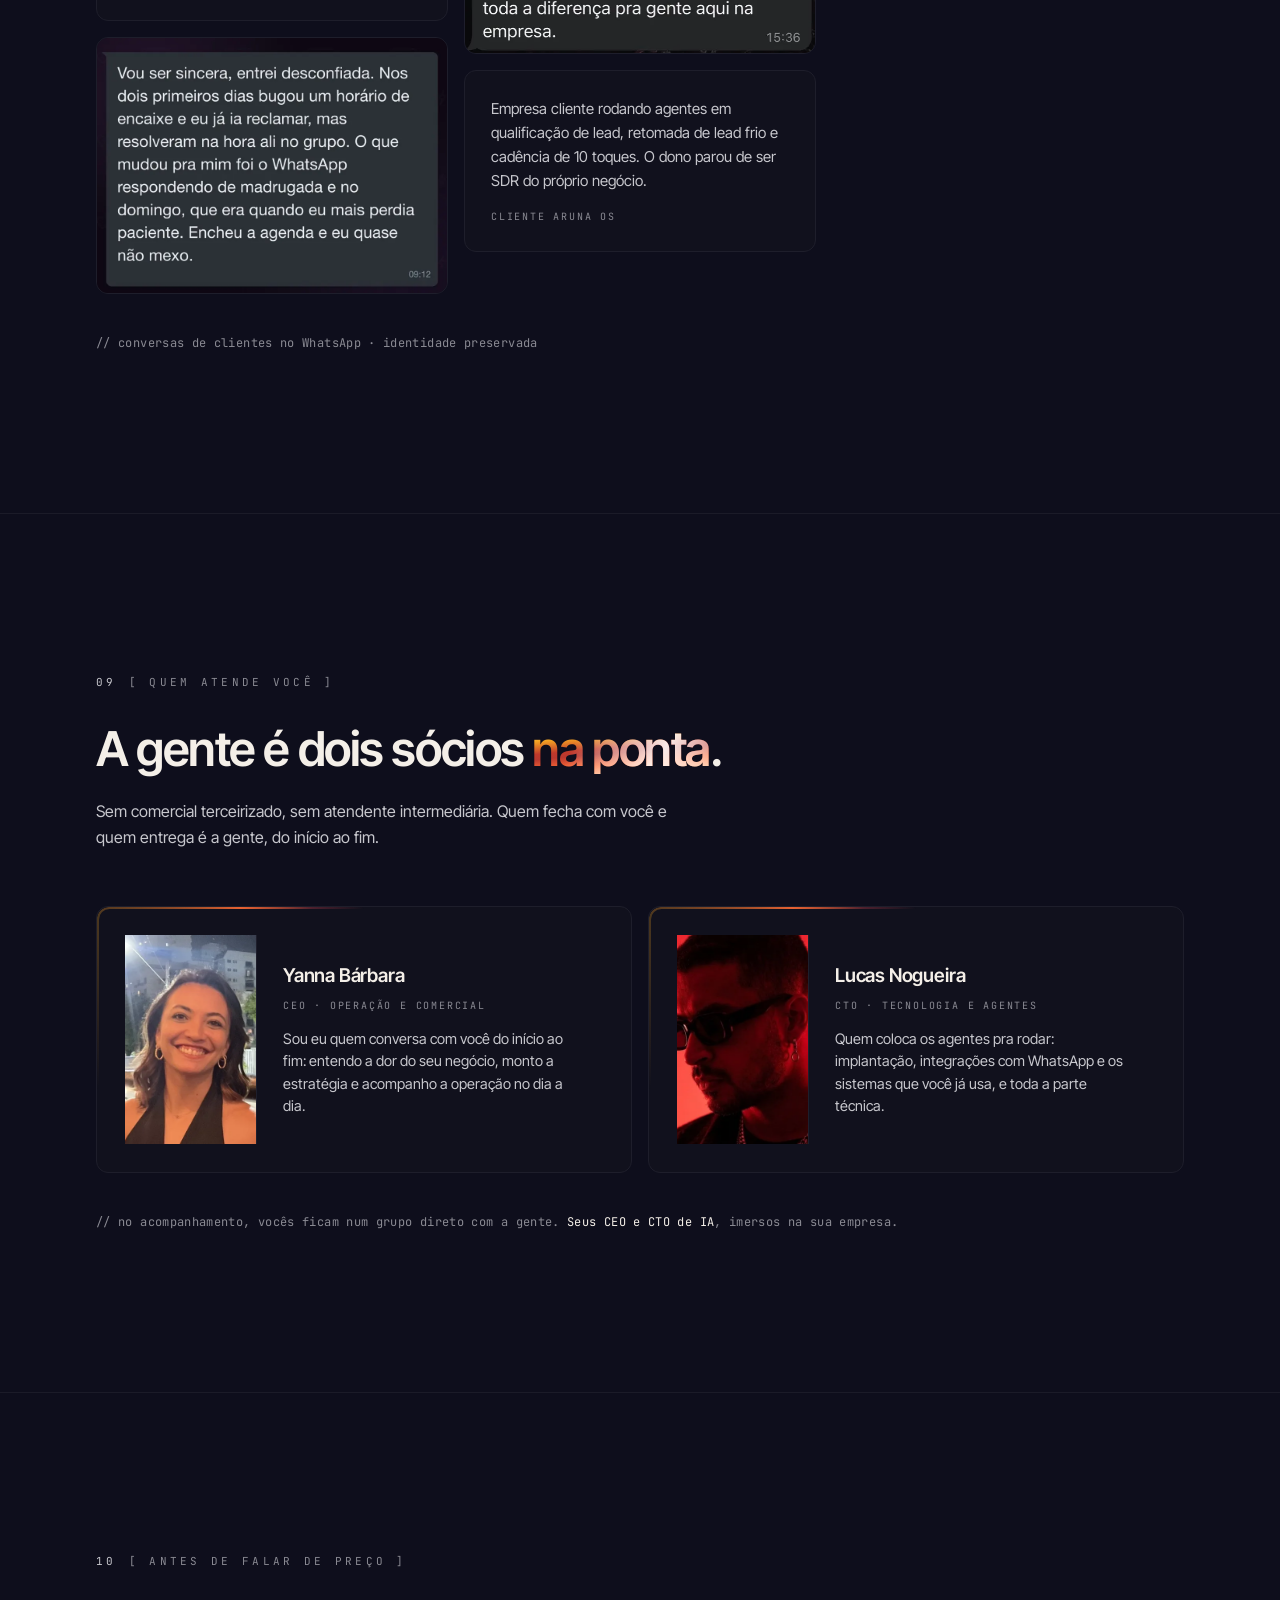
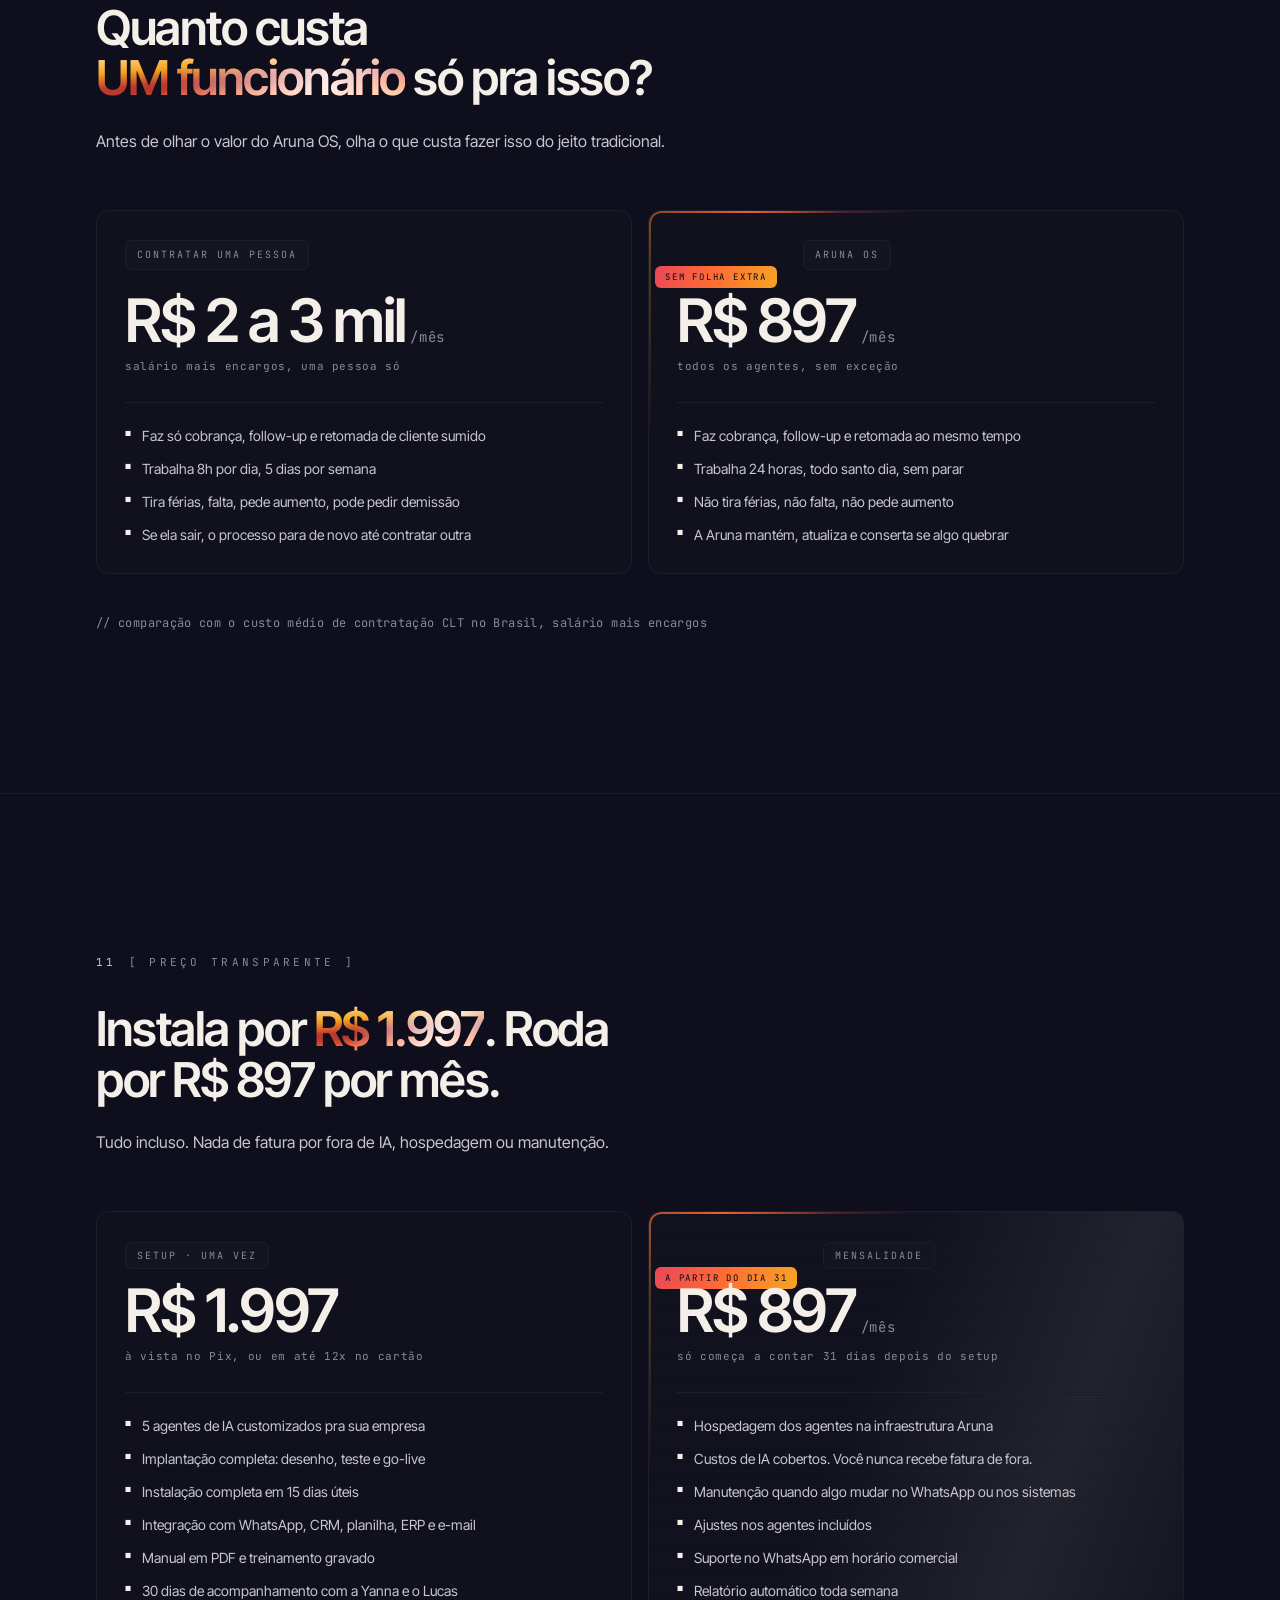
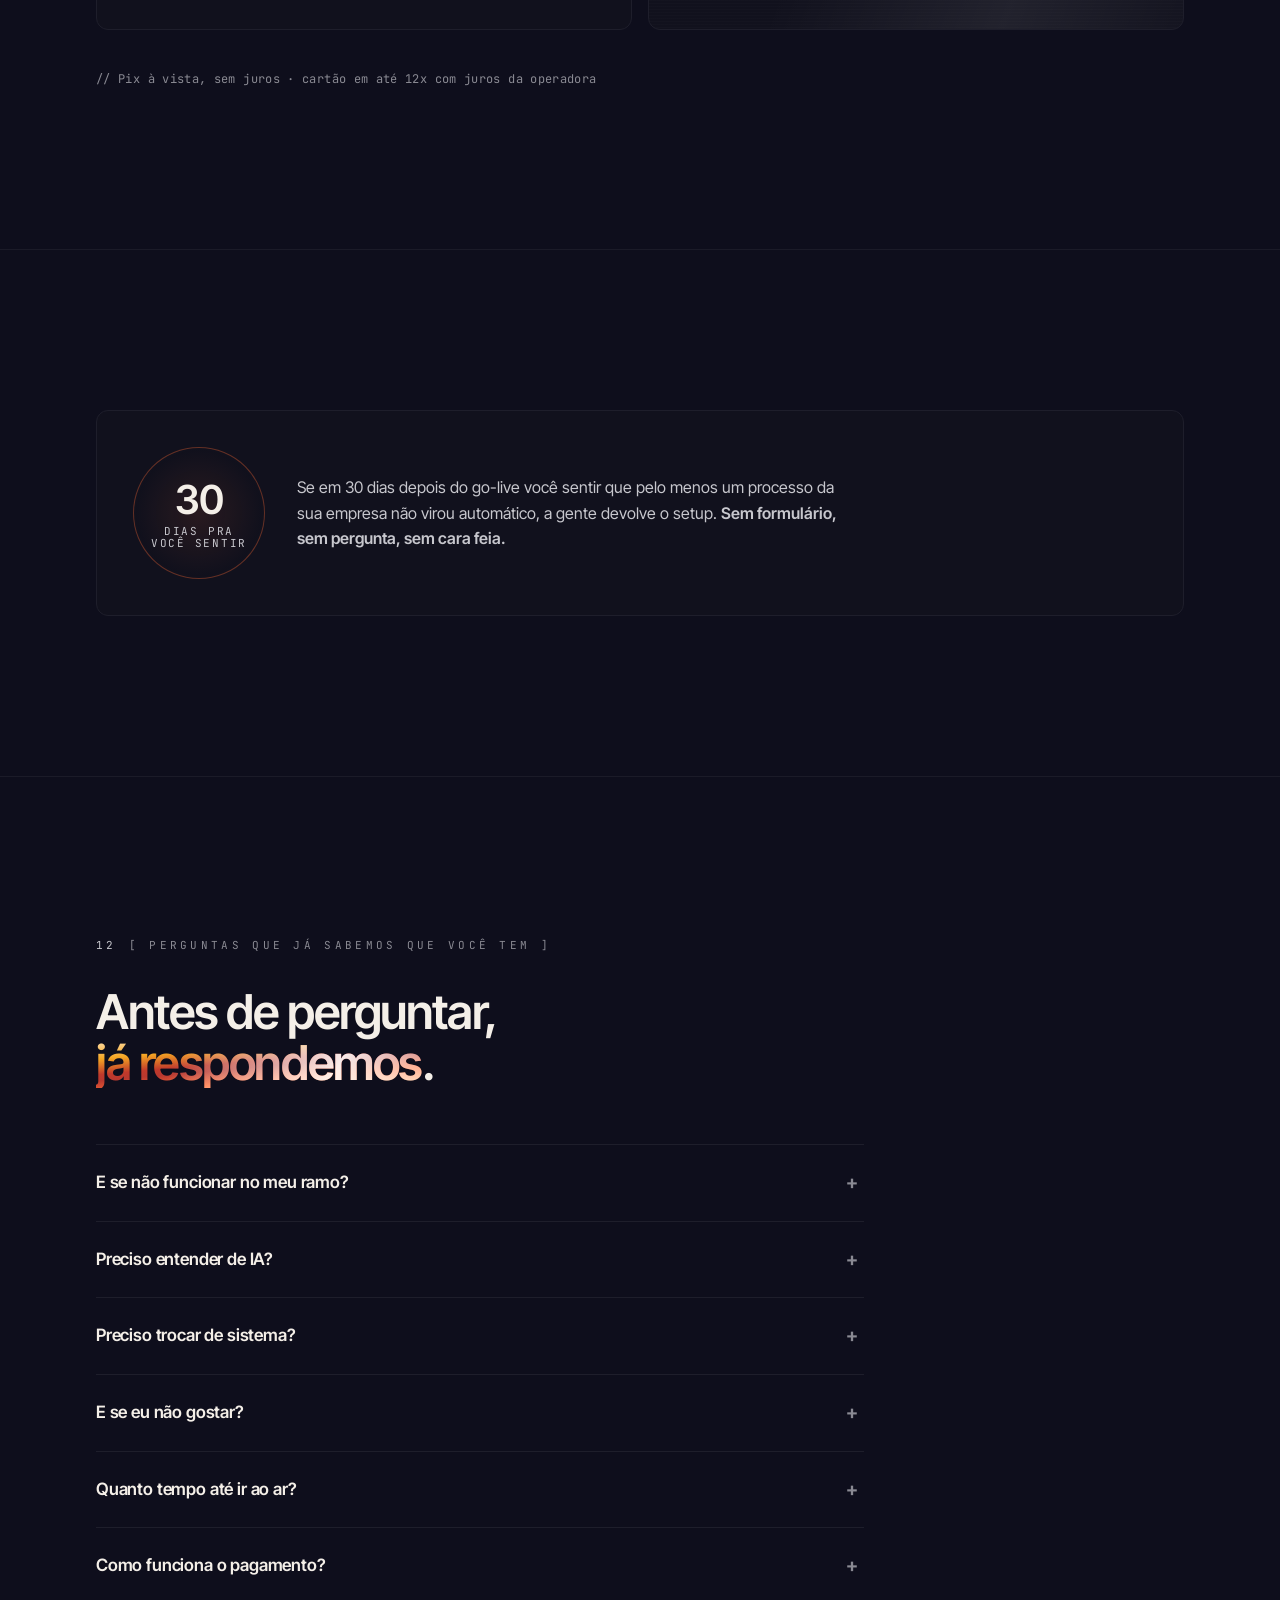
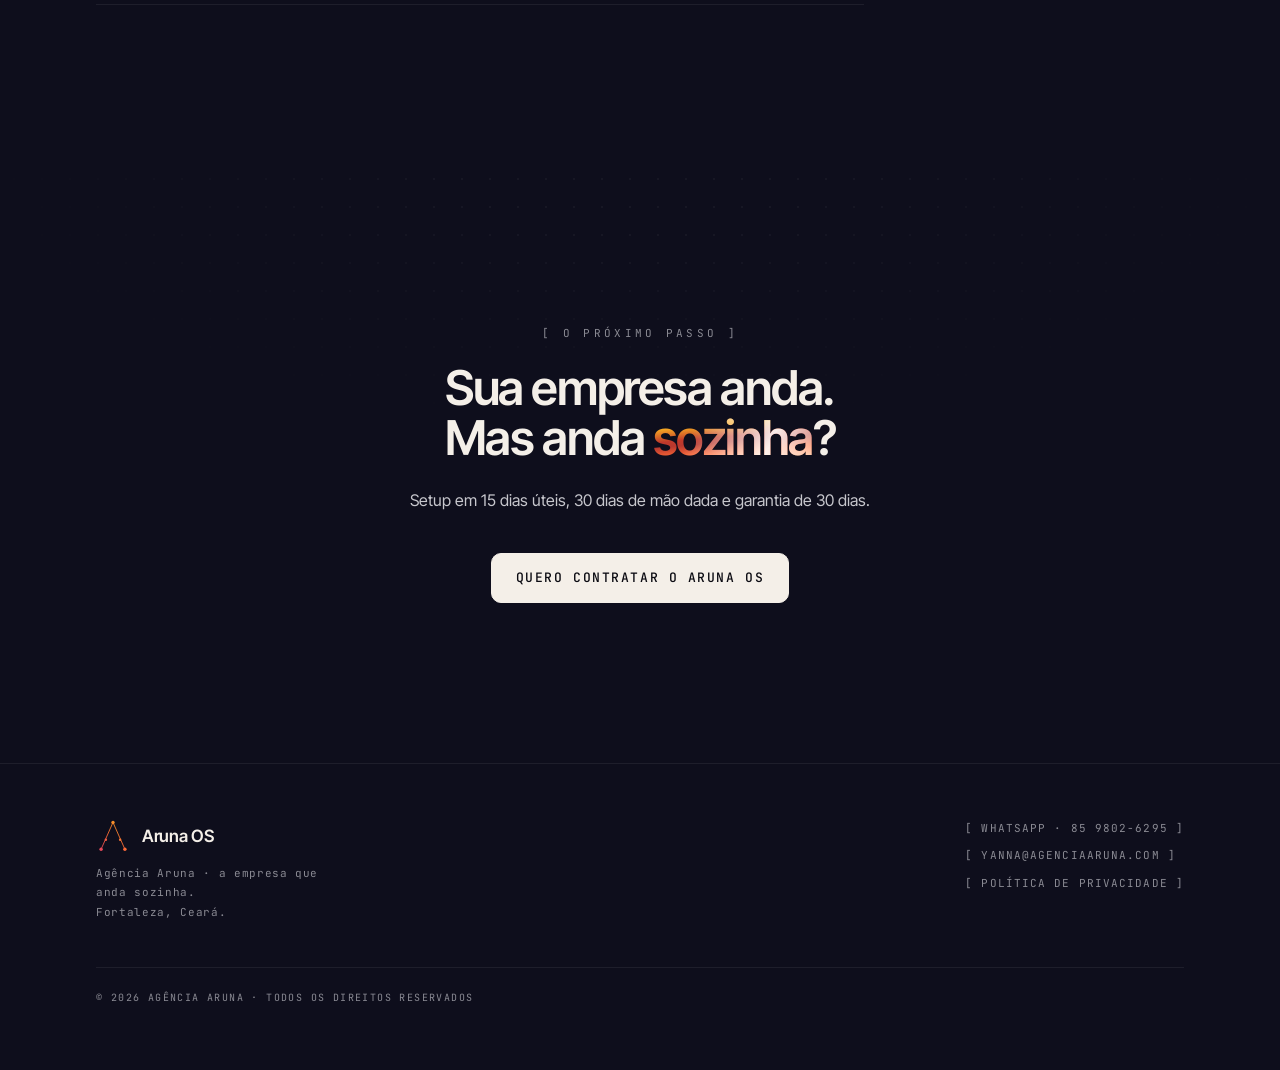
==== commit e0a10def: "Migra checkout Aruna OS pra conta do Lucas (link /ws5tq3o) Co-Authored-By: Claude Opus 4.8 <noreply@" ====
--- a/index.html
+++ b/index.html
@@ -574,7 +574,7 @@
       </svg>
       <span class="nome">Aruna<b>&nbsp;OS</b></span>
     </a>
-    <a class="nav-cta" href="https://pay.cakto.com.br/wwjd4ua">Quero contratar</a>
+    <a class="nav-cta" href="https://pay.cakto.com.br/ws5tq3o">Quero contratar</a>
   </nav>
 
   <!-- ================= HERO (centralizado) ================= -->
@@ -603,7 +603,7 @@
             em <b>15 dias</b>. Você não configura nada: a gente desenha, hospeda e mantém.</p>
         </div>
         <div class="hero-actions reveal in">
-          <a class="btn" href="https://pay.cakto.com.br/wwjd4ua">Quero contratar o Aruna OS</a>
+          <a class="btn" href="https://pay.cakto.com.br/ws5tq3o">Quero contratar o Aruna OS</a>
           <a class="btn ghost" href="https://wa.me/558598026295">Tirar dúvida no WhatsApp</a>
         </div>
         <p class="linha-cmd caret reveal in"><span class="cifrao">$</span> aruna os instalar --agentes 5</p>
@@ -1172,7 +1172,7 @@
       <p class="eyebrow reveal">[ o próximo passo ]</p>
       <h2 class="reveal">Sua empresa anda. Mas anda <span class="palavra" data-texto="sozinha">sozinha</span>?</h2>
       <p class="lead reveal">Setup em 15 dias úteis, 30 dias de mão dada e garantia de 30 dias.</p>
-      <a class="btn reveal" href="https://pay.cakto.com.br/wwjd4ua">Quero contratar o Aruna OS</a>
+      <a class="btn reveal" href="https://pay.cakto.com.br/ws5tq3o">Quero contratar o Aruna OS</a>
     </div>
   </section>
 
